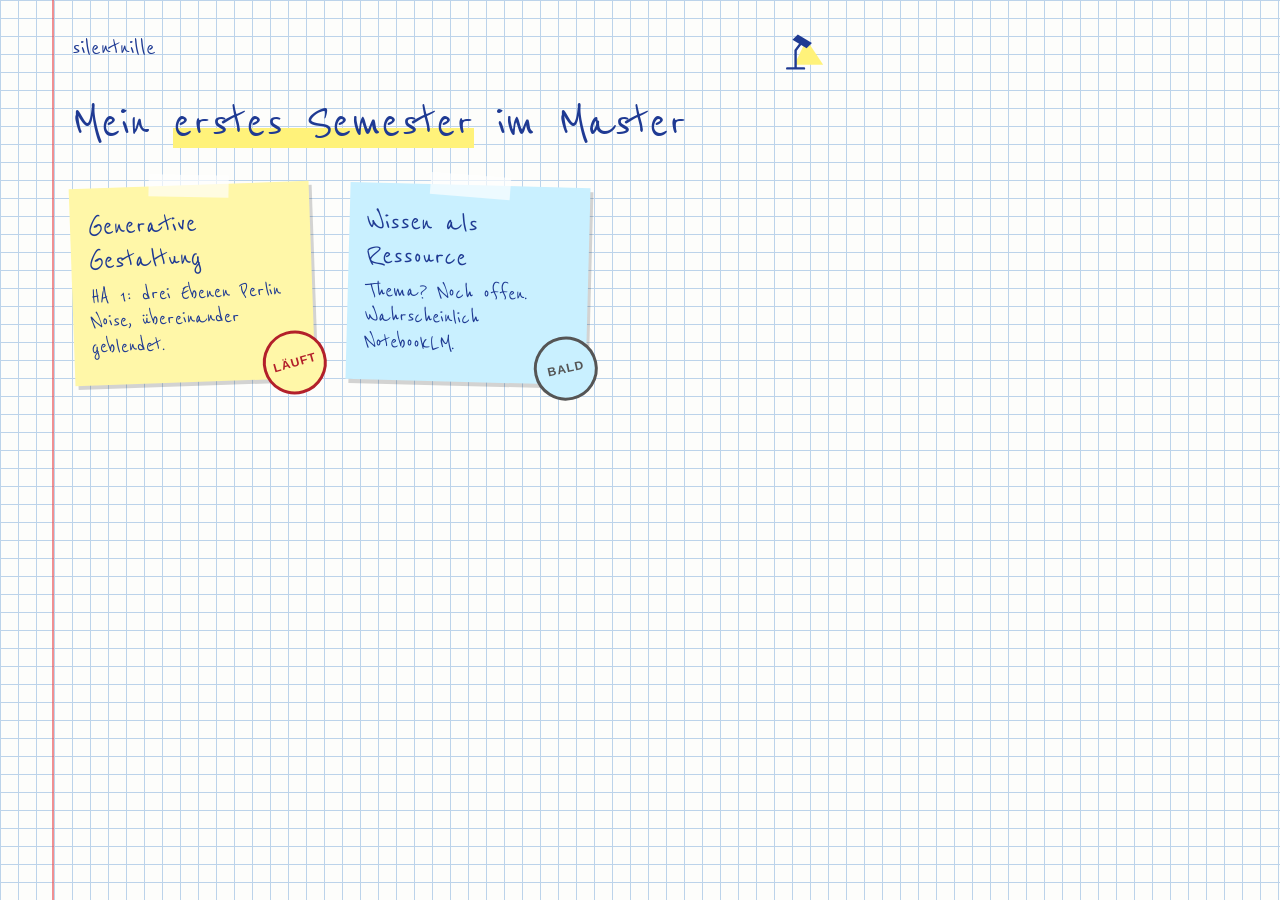
==== index.html @ 82ce6426 "feat: notebook start page with lamp theme toggle" ====
<!doctype html>
<html lang="de">
<head>
  <meta charset="utf-8">
  <meta name="viewport" content="width=device-width, initial-scale=1">
  <title>silentnille · Semester 1</title>
  <link rel="icon" href="data:image/svg+xml,<svg xmlns='http://www.w3.org/2000/svg' viewBox='0 0 16 16'><rect x='2' y='1' width='12' height='14' fill='%23fff7a8' stroke='%231f3a93'/></svg>">
  <link rel="preload" href="/fonts/ReenieBeanie.woff2" as="font" type="font/woff2" crossorigin>
  <link rel="stylesheet" href="/style.css">
  <script>
    {
      const theme = localStorage.theme || (matchMedia('(prefers-color-scheme: dark)').matches ? 'dark' : 'light');
      document.documentElement.dataset.theme = theme;
    }
  </script>
  <script src="/main.js" defer></script>
</head>
<body>
  <header>
    <a class="logo" href="/">silentnille</a>
    <button class="lamp" type="button" aria-label="Licht an/aus">
      <svg viewBox="0 0 40 40" fill="none" stroke="currentColor" stroke-width="2" stroke-linecap="round" aria-hidden="true">
        <path class="cone" d="M22 13 L36 34 L12 34 Z" stroke="none"/>
        <path d="M6 37h14M13 37V22l6-8"/>
        <g class="head"><path d="M15 10l10 6-3 3-10-6z" fill="currentColor"/></g>
      </svg>
    </button>
  </header>
  <main>
    <h1>Mein <mark>erstes Semester</mark> im Master</h1>
    <nav class="notes">
      <a class="note" href="/generative-gestaltung/"><b>Generative Gestaltung</b>HA 1: drei Ebenen Perlin Noise, übereinander geblendet.<span class="stamp">LÄUFT</span></a>
      <a class="note" href="/wissen-als-ressource/"><b>Wissen als Ressource</b>Thema? Noch offen. Wahrscheinlich NotebookLM.<span class="stamp soon">BALD</span></a>
    </nav>
  </main>
</body>
</html>
---- style.css ----
@font-face {
  font-family: "Reenie Beanie";
  src: url("/fonts/ReenieBeanie.woff2") format("woff2");
  font-display: swap;
}

:root {
  --hand: "Reenie Beanie", cursive;
  --bg: #fdfdfb;
  --grid: #bcd3ea;
  --ink: #1f3a93;
  --margin: #e8474c;
  --mark: #fff27a;
  --note: #fff7a8;
  --note2: #c9f0ff;
  --note-ink: #1f3a93;
  --stamp: #b3202a;
  color-scheme: light;
}

[data-theme="dark"] {
  --bg: #13294b;
  --grid: #ffffff1c;
  --ink: #e6eefc;
  --margin: #ff8a8a;
  --mark: #f5d76e66;
  --note: #f5d76e;
  --note2: #9fd8ef;
  color-scheme: dark;
}

* { box-sizing: border-box; }

body {
  margin: 0;
  min-height: 100vh;
  padding: 20px 20px 60px 72px;
  color: var(--ink);
  font: 24px/1.1 var(--hand);
  background-color: var(--bg);
  background-image:
    linear-gradient(var(--grid) 1px, transparent 1px),
    linear-gradient(90deg, var(--grid) 1px, transparent 1px);
  background-size: 18px 18px;
  transition: background-color .4s, color .4s;
}

/* red margin rule of the notebook */
body::before {
  content: "";
  position: fixed;
  top: 0;
  bottom: 0;
  left: 52px;
  width: 2px;
  background: var(--margin);
  opacity: .6;
}

a { color: inherit; }
main, header { max-width: 760px; }
header { display: flex; justify-content: space-between; align-items: center; }
h1 { font-size: 56px; font-weight: 400; line-height: .95; margin: 20px 0 8px; }
h2 { font-size: 36px; font-weight: 400; margin: 28px 0 4px; }
p { margin: 4px 0; max-width: 34em; }
mark { color: inherit; background: linear-gradient(transparent 60%, var(--mark) 60%, var(--mark) 90%, transparent 90%); }
:focus-visible { outline: 2px dashed var(--margin); outline-offset: 4px; }

.logo { font-size: 28px; text-decoration: none; user-select: none; }
.crumb { font-size: 22px; opacity: .75; }

/* desk lamp = theme toggle */
.lamp { width: 56px; height: 56px; padding: 4px; color: var(--ink); background: none; border: 0; cursor: pointer; }
.lamp svg { width: 100%; height: 100%; overflow: visible; }
.lamp .cone { fill: var(--mark); transition: opacity .3s; animation: glow 2.4s ease-in-out infinite; }
.lamp .head { transform-origin: 14px 14px; transition: transform .4s; }
[data-theme="dark"] .lamp .cone { opacity: 0; animation: none; }
[data-theme="dark"] .lamp .head { transform: rotate(-18deg); }
@keyframes glow { 50% { opacity: .55; } }

/* sticky notes with tape and stamp */
.notes { display: flex; flex-wrap: wrap; gap: 36px; margin-top: 36px; }
.note {
  position: relative;
  display: block;
  width: 240px;
  padding: 22px 18px 26px;
  color: var(--note-ink);
  background: var(--note);
  font-size: 24px;
  line-height: 1.05;
  text-decoration: none;
  box-shadow: 3px 4px 0 #0000002a;
  transform: rotate(-2deg);
  transition: transform .2s;
}
.note:nth-child(2n) { background: var(--note2); transform: rotate(1.5deg); }
a.note:hover { transform: rotate(0) scale(1.03); }
.note::before {
  content: "";
  position: absolute;
  top: -10px;
  left: 80px;
  width: 80px;
  height: 22px;
  background: #ffffffaa;
  transform: rotate(3deg);
}
.note b { display: block; margin-bottom: 6px; font-size: 32px; font-weight: 400; }
.stamp {
  position: absolute;
  right: -12px;
  bottom: -16px;
  display: grid;
  place-items: center;
  width: 64px;
  height: 64px;
  color: var(--stamp);
  background: inherit;
  border: 3px solid var(--stamp);
  border-radius: 50%;
  font: 700 12px/1 "Helvetica Neue", Arial, sans-serif;
  letter-spacing: .08em;
  transform: rotate(-14deg);
}
.stamp.soon { --stamp: #555; }

.toast {
  position: fixed;
  left: 50%;
  bottom: 32px;
  z-index: 20;
  padding: 14px 20px;
  color: var(--note-ink);
  background: var(--note);
  font-size: 28px;
  box-shadow: 3px 4px 0 #0000002a;
  transform: translateX(-50%) rotate(-2deg);
}

@media (max-width: 500px) {
  body { padding-left: 44px; }
  body::before { left: 30px; }
  h1 { font-size: 44px; }
}

@media (prefers-reduced-motion: reduce) {
  *, *::before, *::after { animation: none !important; transition: none !important; }
}
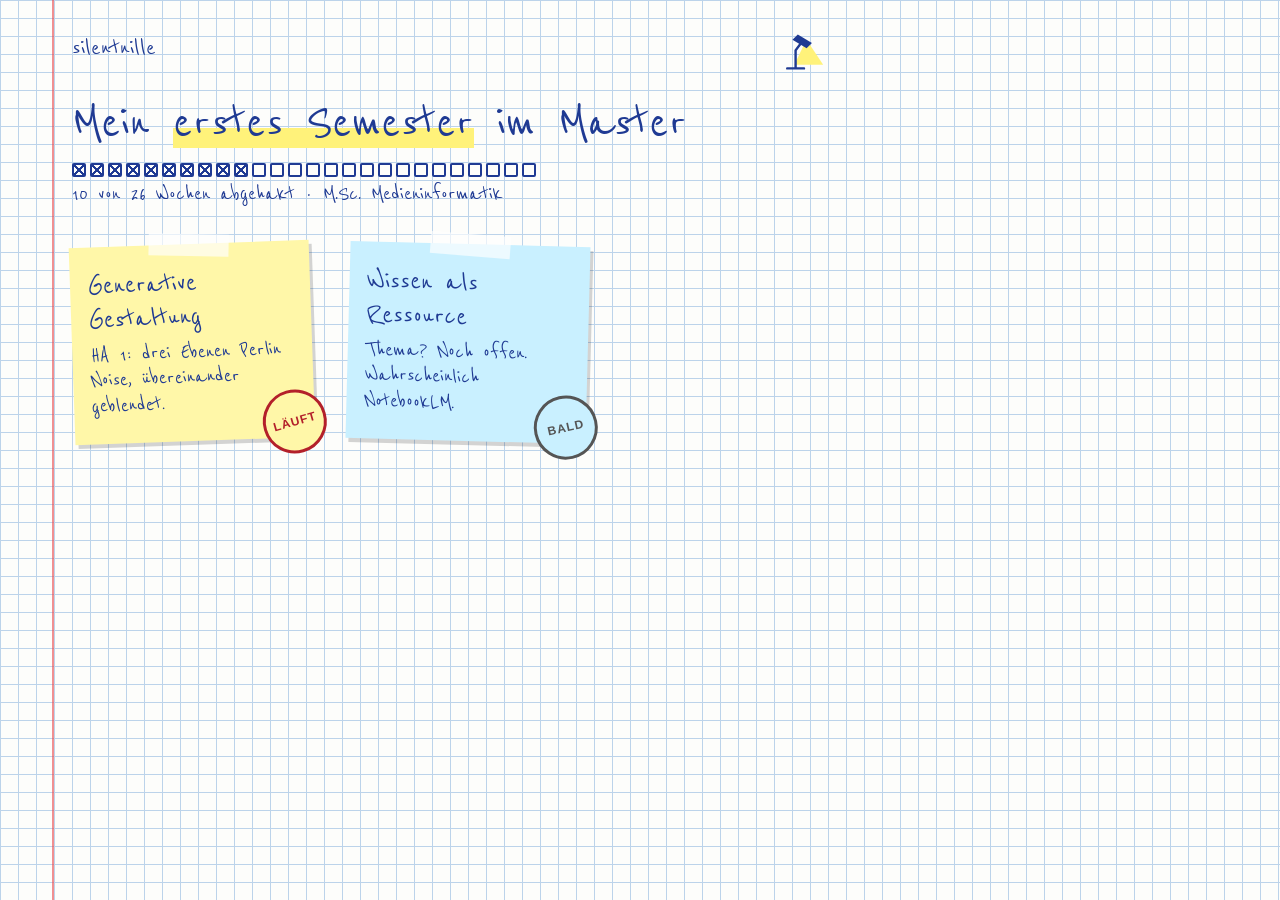
==== commit f4b93159: "feat: semester week boxes" ====
--- a/index.html
+++ b/index.html
@@ -28,6 +28,8 @@
   </header>
   <main>
     <h1>Mein <mark>erstes Semester</mark> im Master</h1>
+    <ol class="weeks" aria-hidden="true"></ol>
+    <p id="weeks-label"></p>
     <nav class="notes">
       <a class="note" href="/generative-gestaltung/"><b>Generative Gestaltung</b>HA 1: drei Ebenen Perlin Noise, übereinander geblendet.<span class="stamp">LÄUFT</span></a>
       <a class="note" href="/wissen-als-ressource/"><b>Wissen als Ressource</b>Thema? Noch offen. Wahrscheinlich NotebookLM.<span class="stamp soon">BALD</span></a>
--- a/style.css
+++ b/style.css
@@ -138,6 +138,18 @@
   transform: translateX(-50%) rotate(-2deg);
 }
 
+/* semester weeks: one box per week, done weeks get crossed out */
+.weeks { display: flex; flex-wrap: wrap; gap: 4px; margin: 14px 0 4px; padding: 0; list-style: none; }
+.weeks li { width: 14px; height: 14px; border: 2px solid currentColor; border-radius: 2px; }
+.weeks li.done {
+  background:
+    linear-gradient(45deg, transparent 42%, currentColor 42% 58%, transparent 58%),
+    linear-gradient(-45deg, transparent 42%, currentColor 42% 58%, transparent 58%);
+  animation: tick .3s backwards;
+  animation-delay: calc(var(--i) * 80ms);
+}
+@keyframes tick { from { opacity: 0; transform: scale(.4); } }
+
 @media (max-width: 500px) {
   body { padding-left: 44px; }
   body::before { left: 30px; }
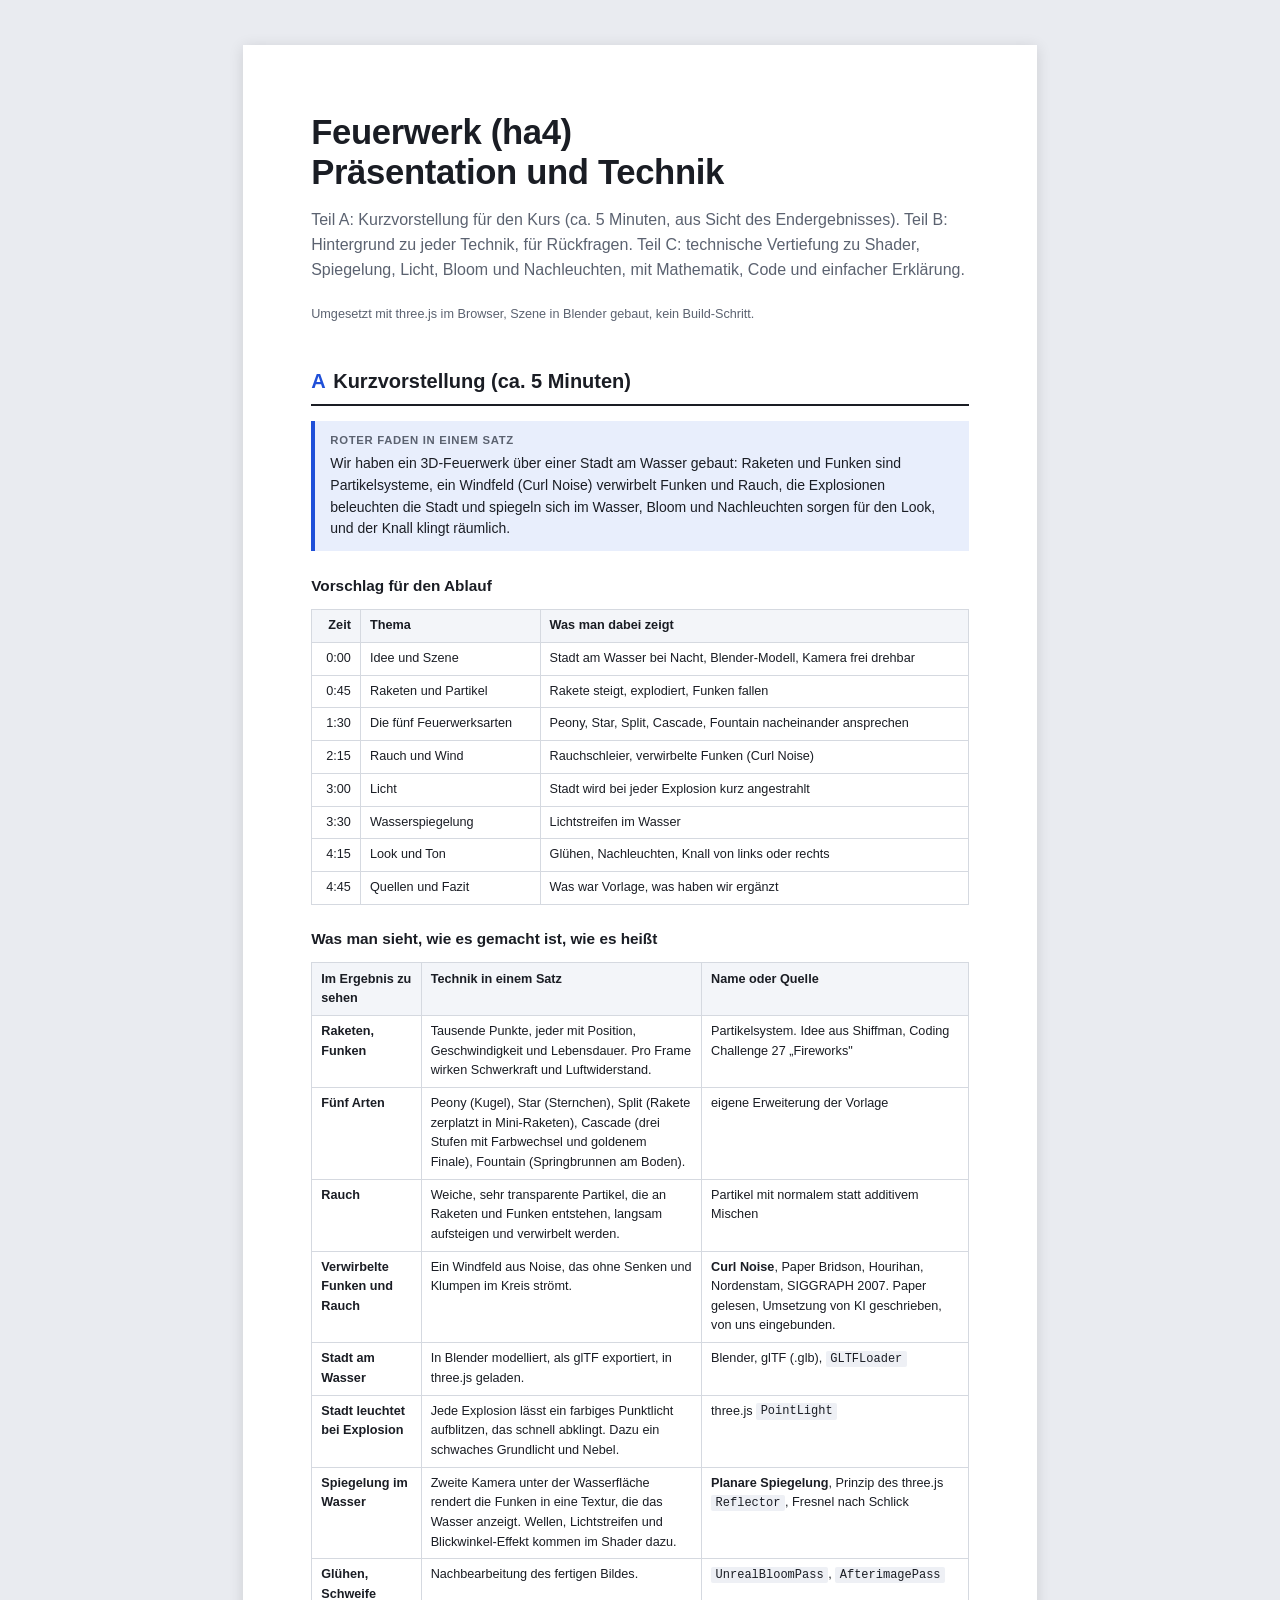
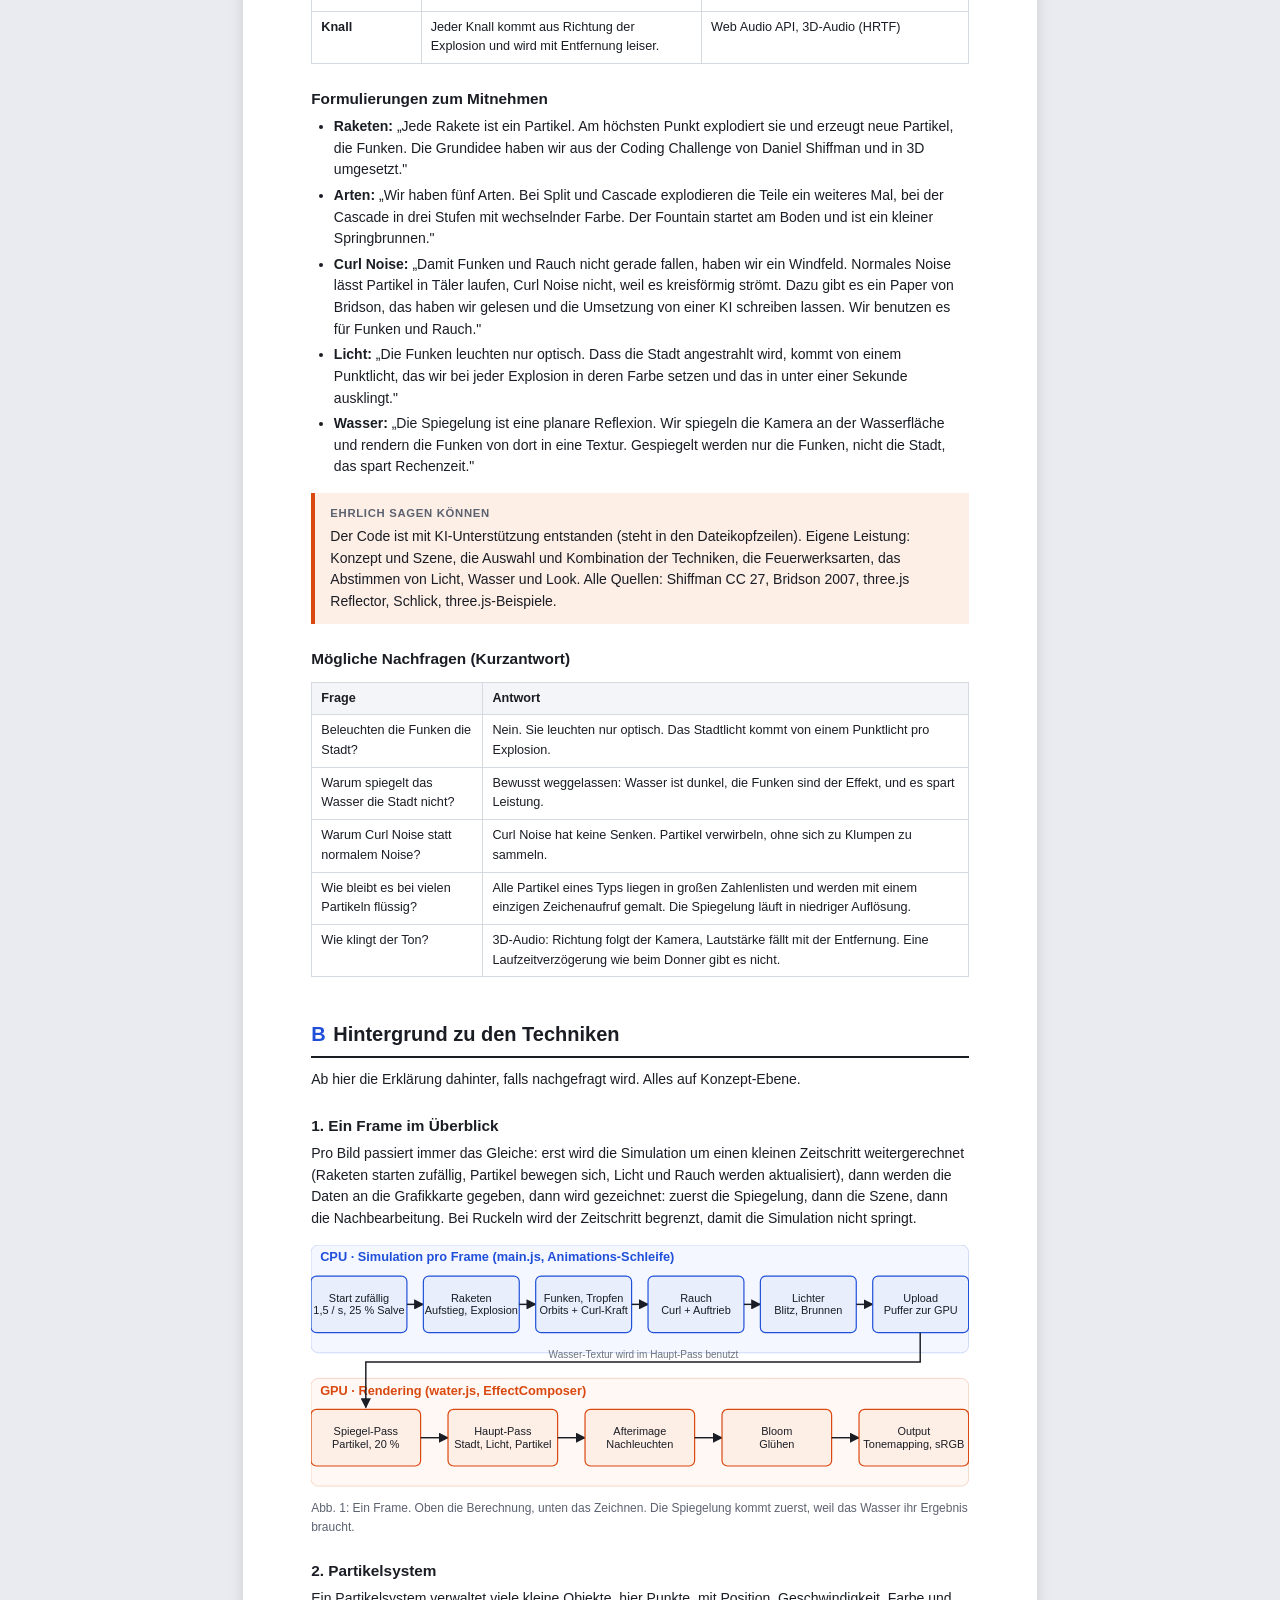
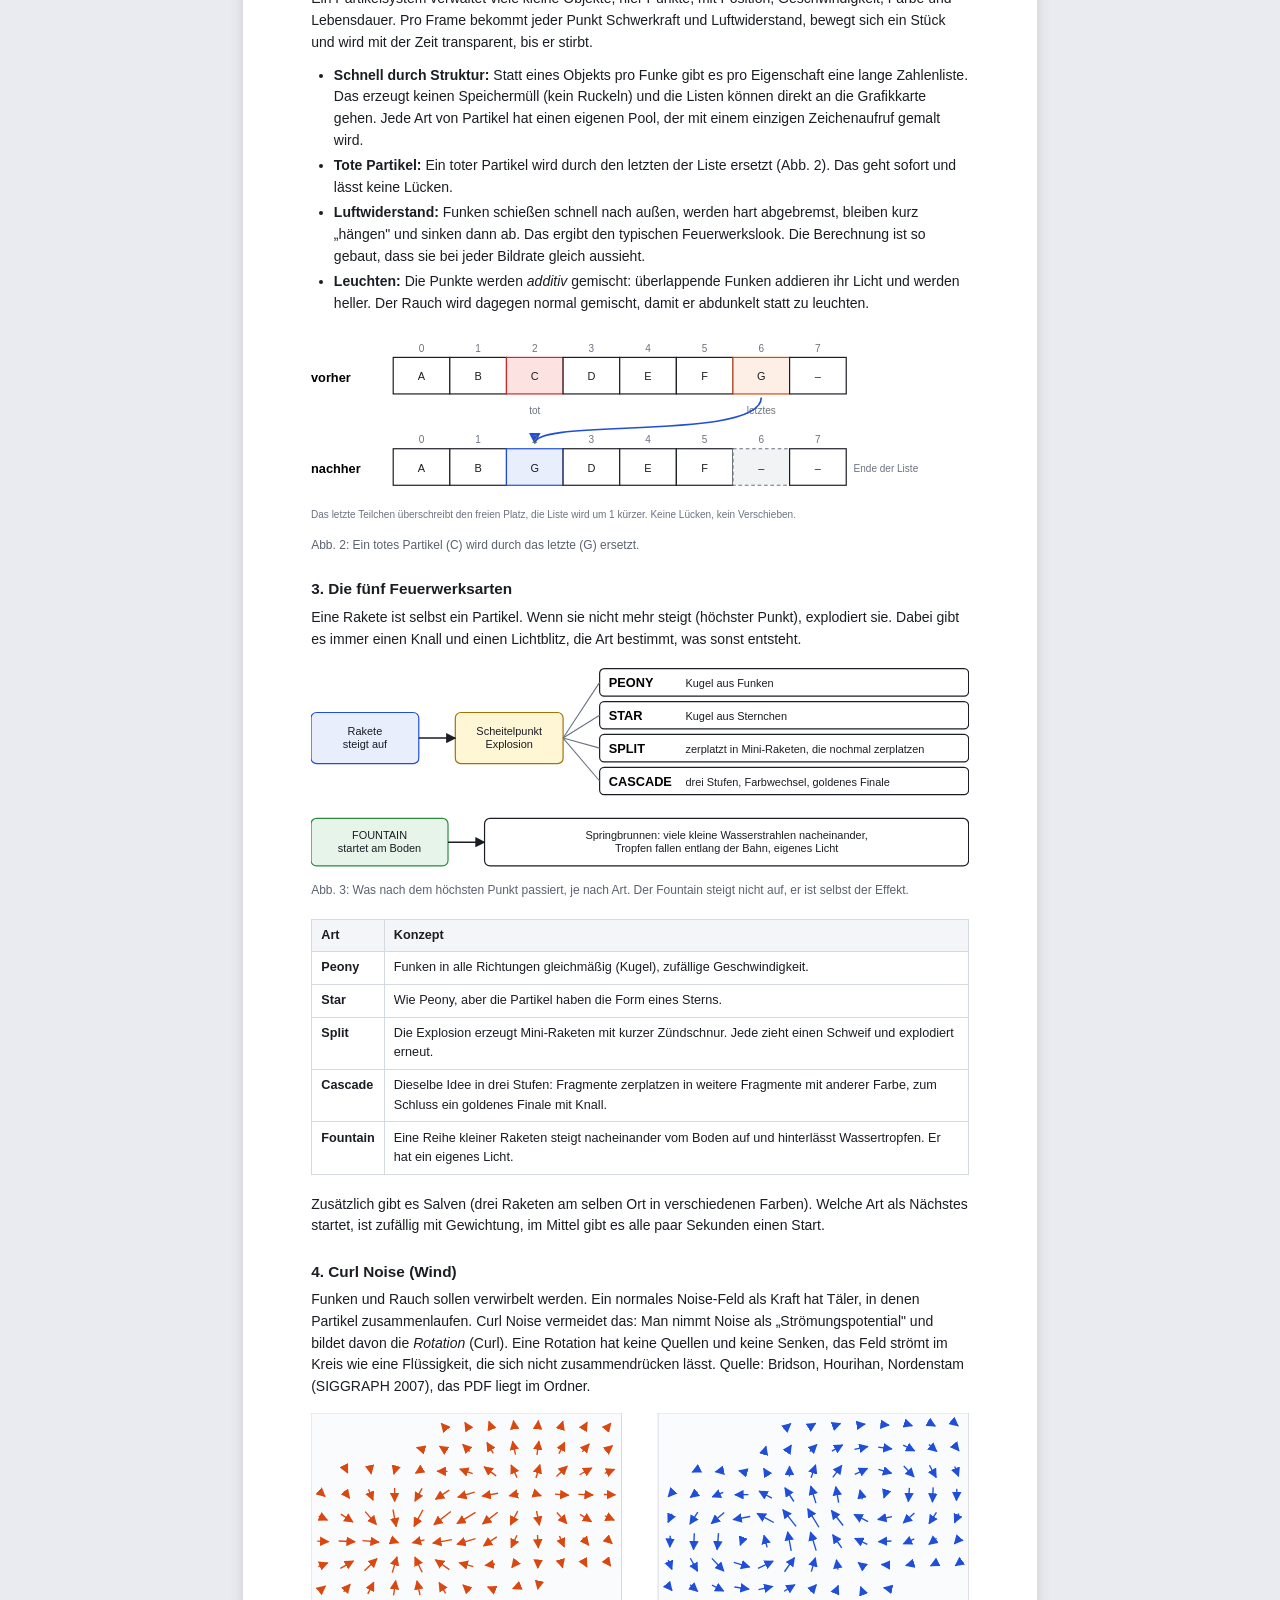
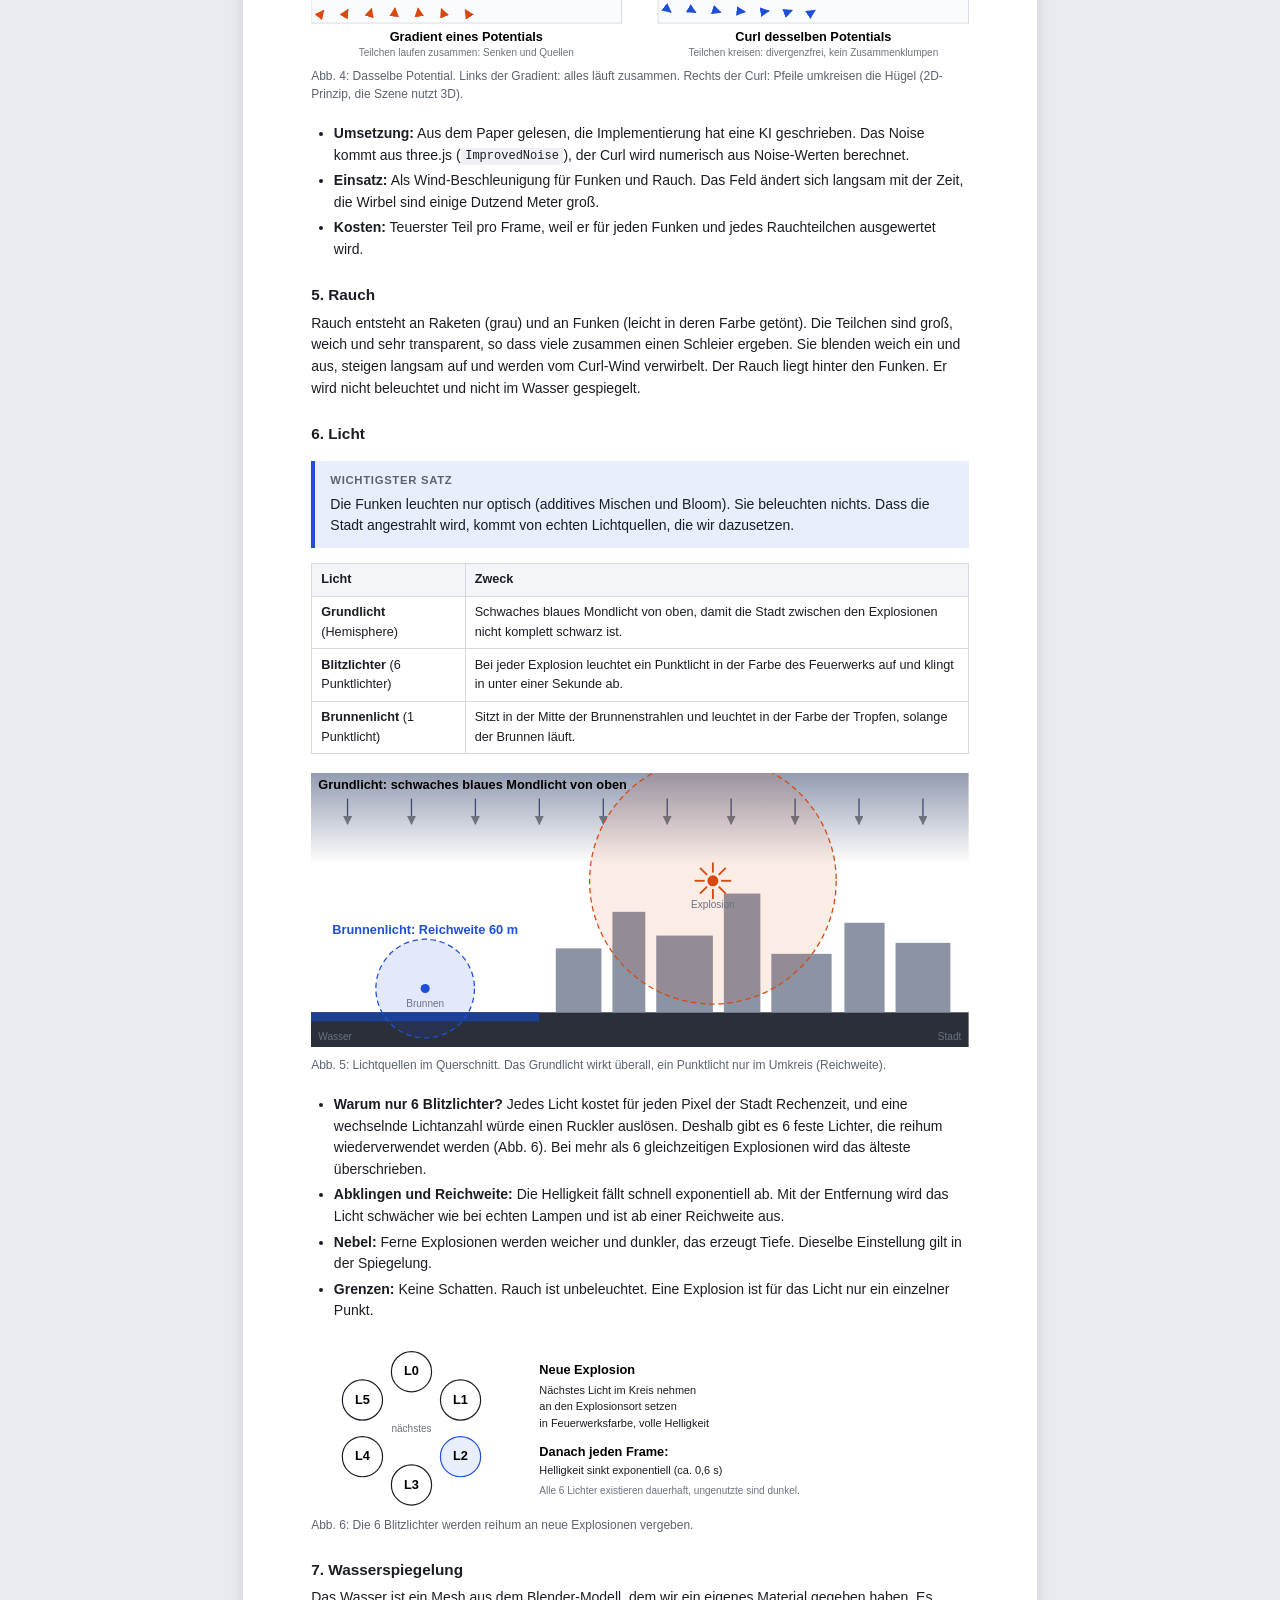
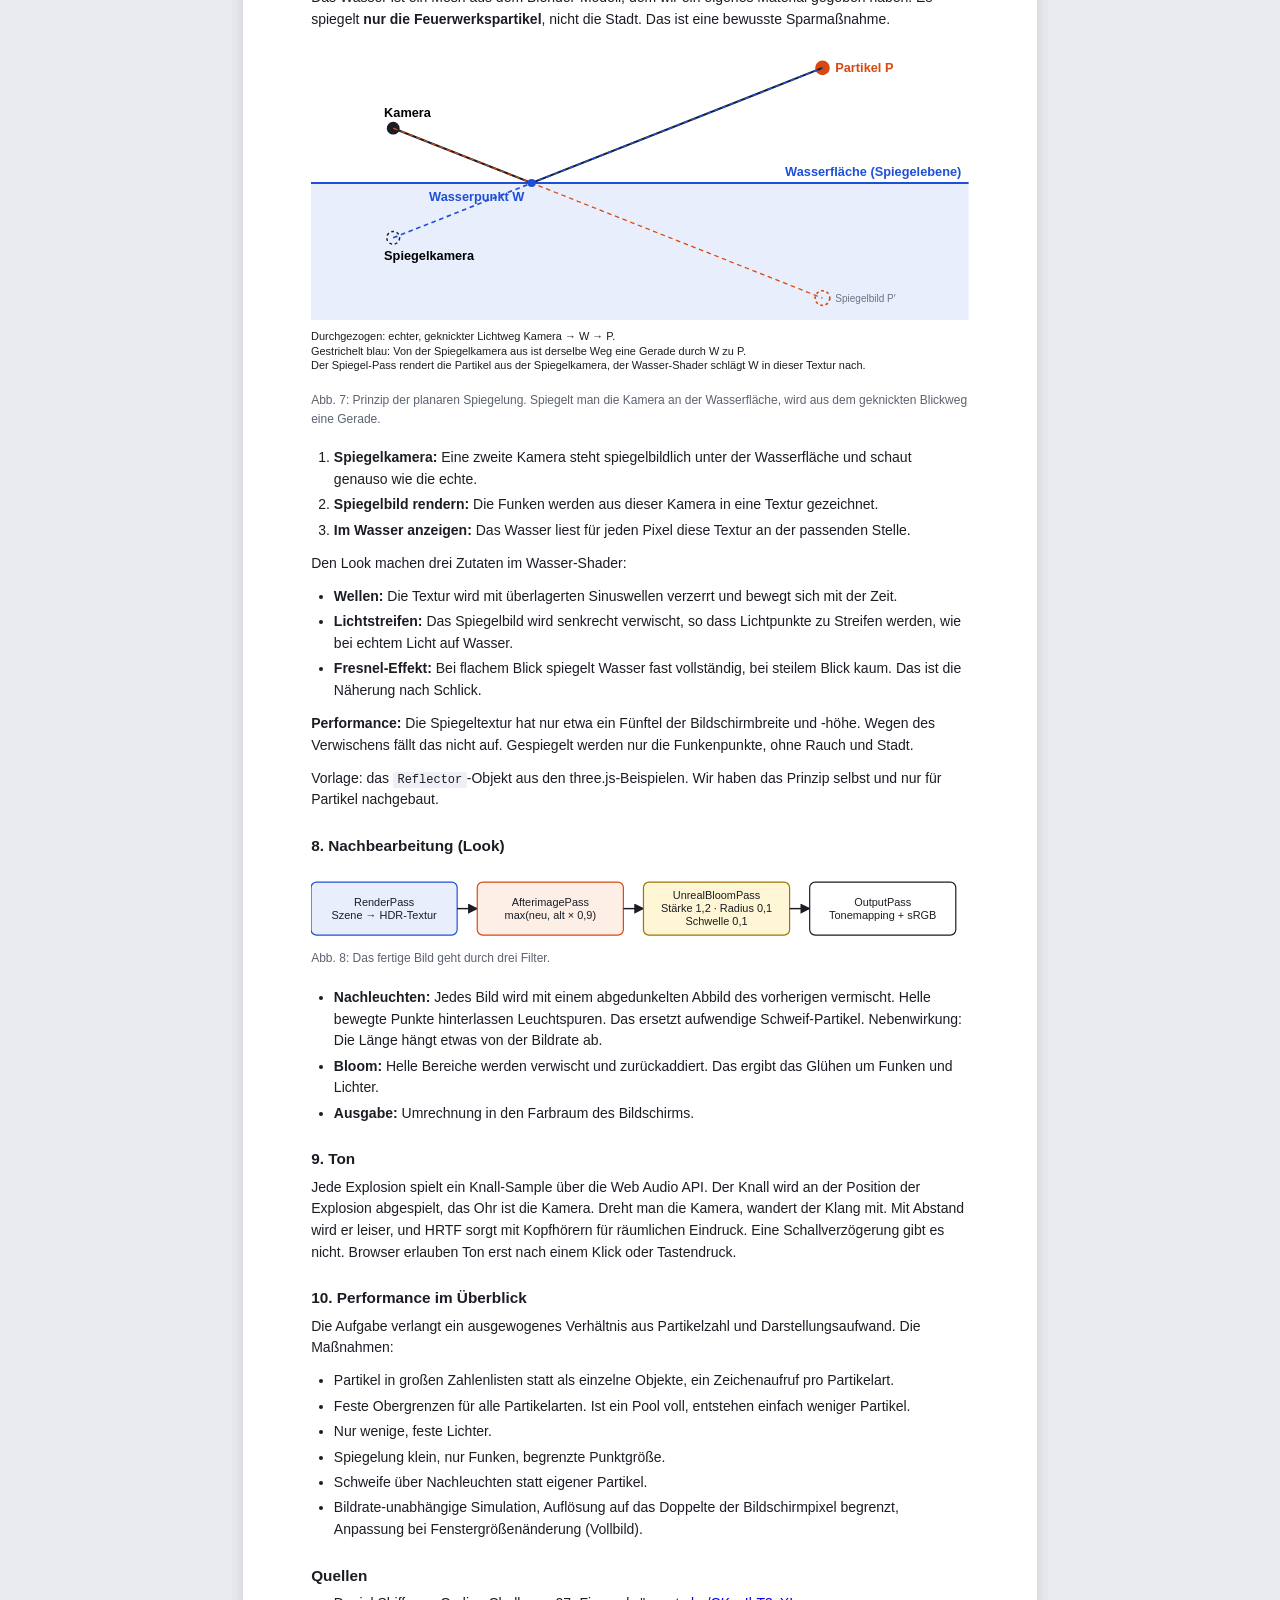
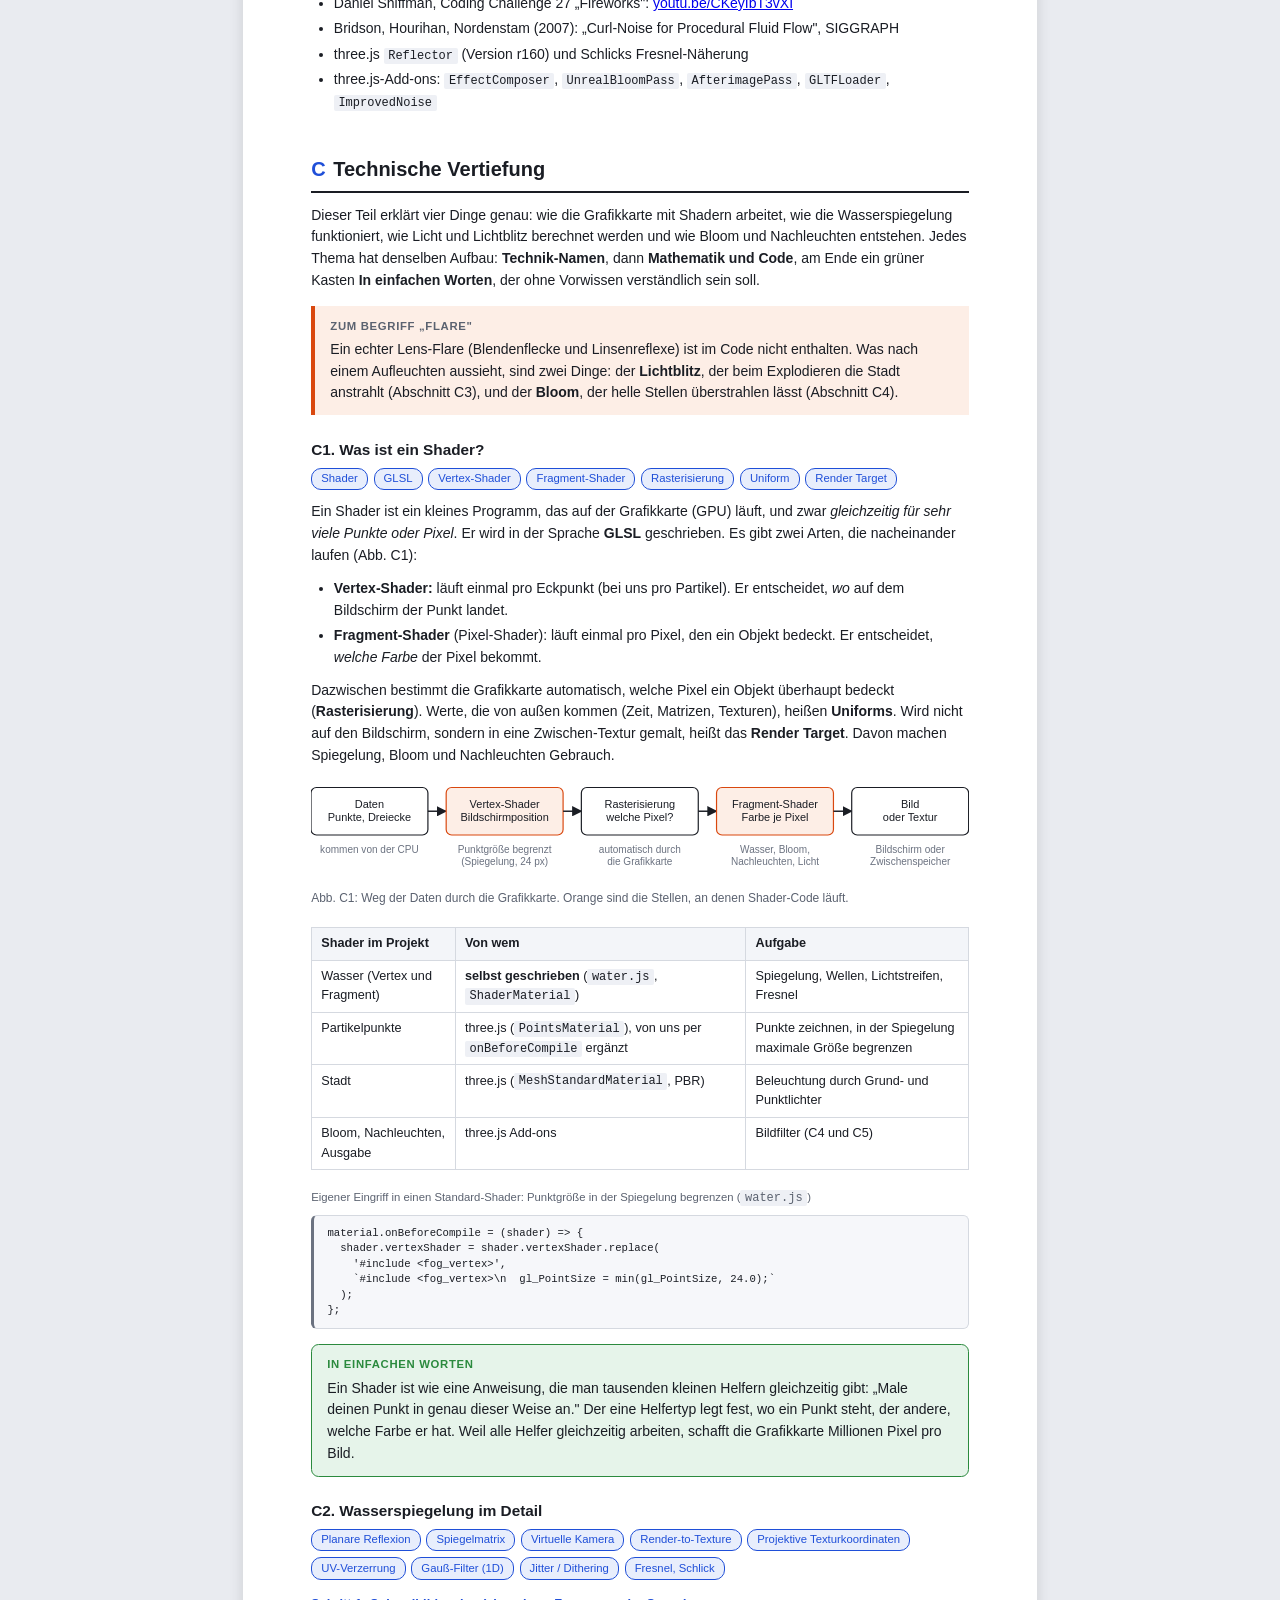
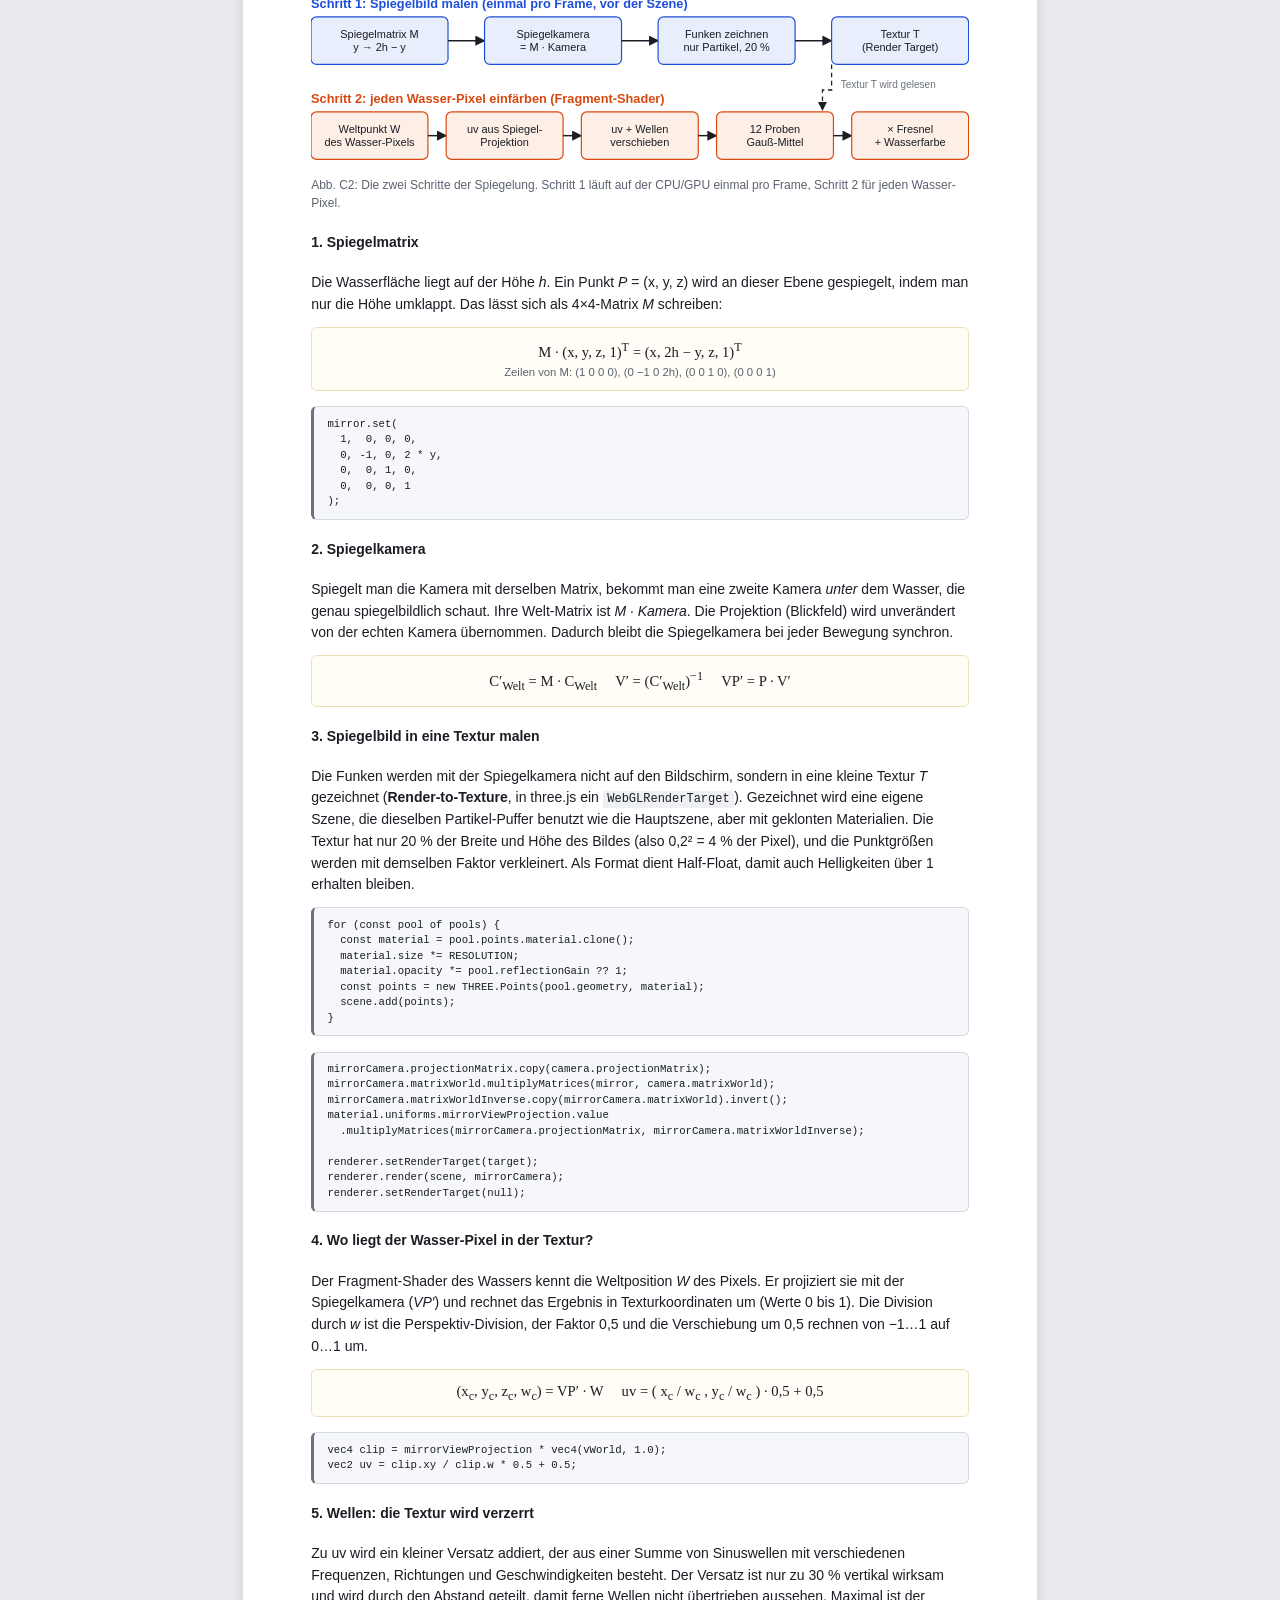
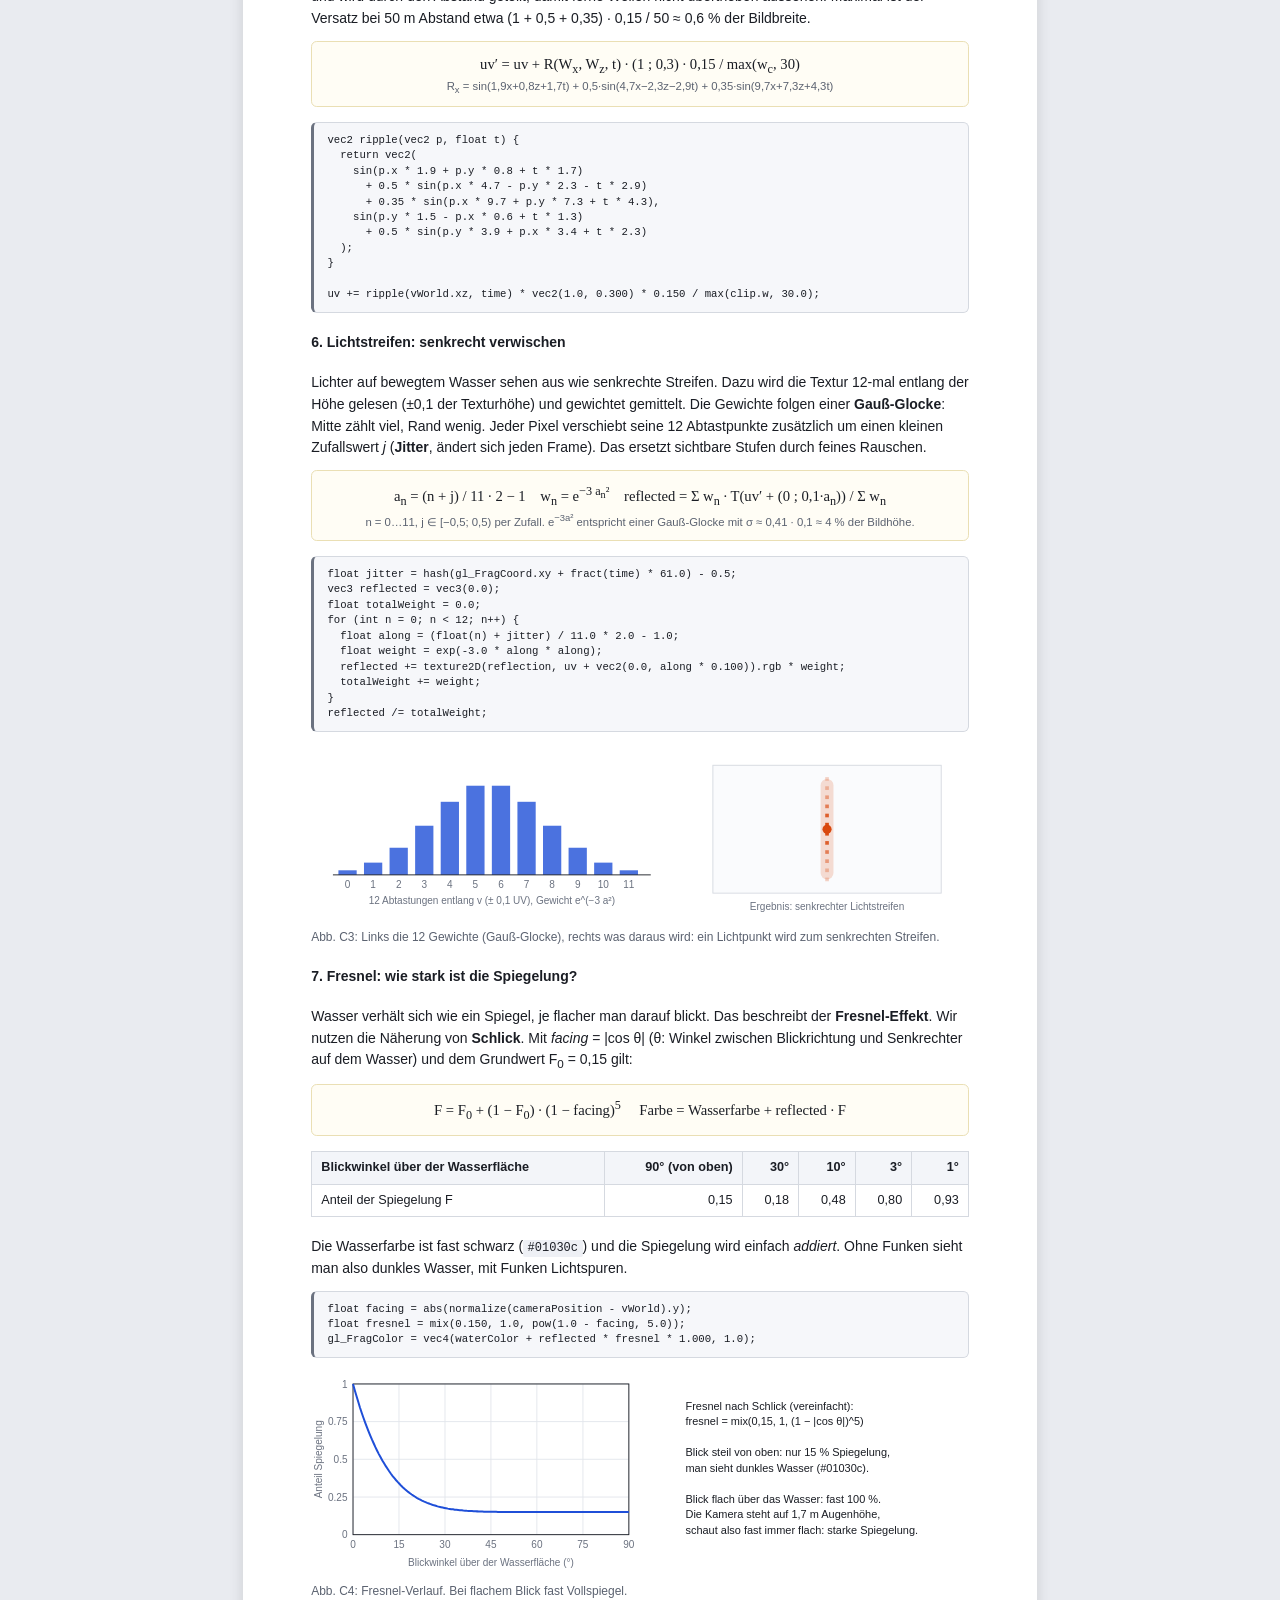
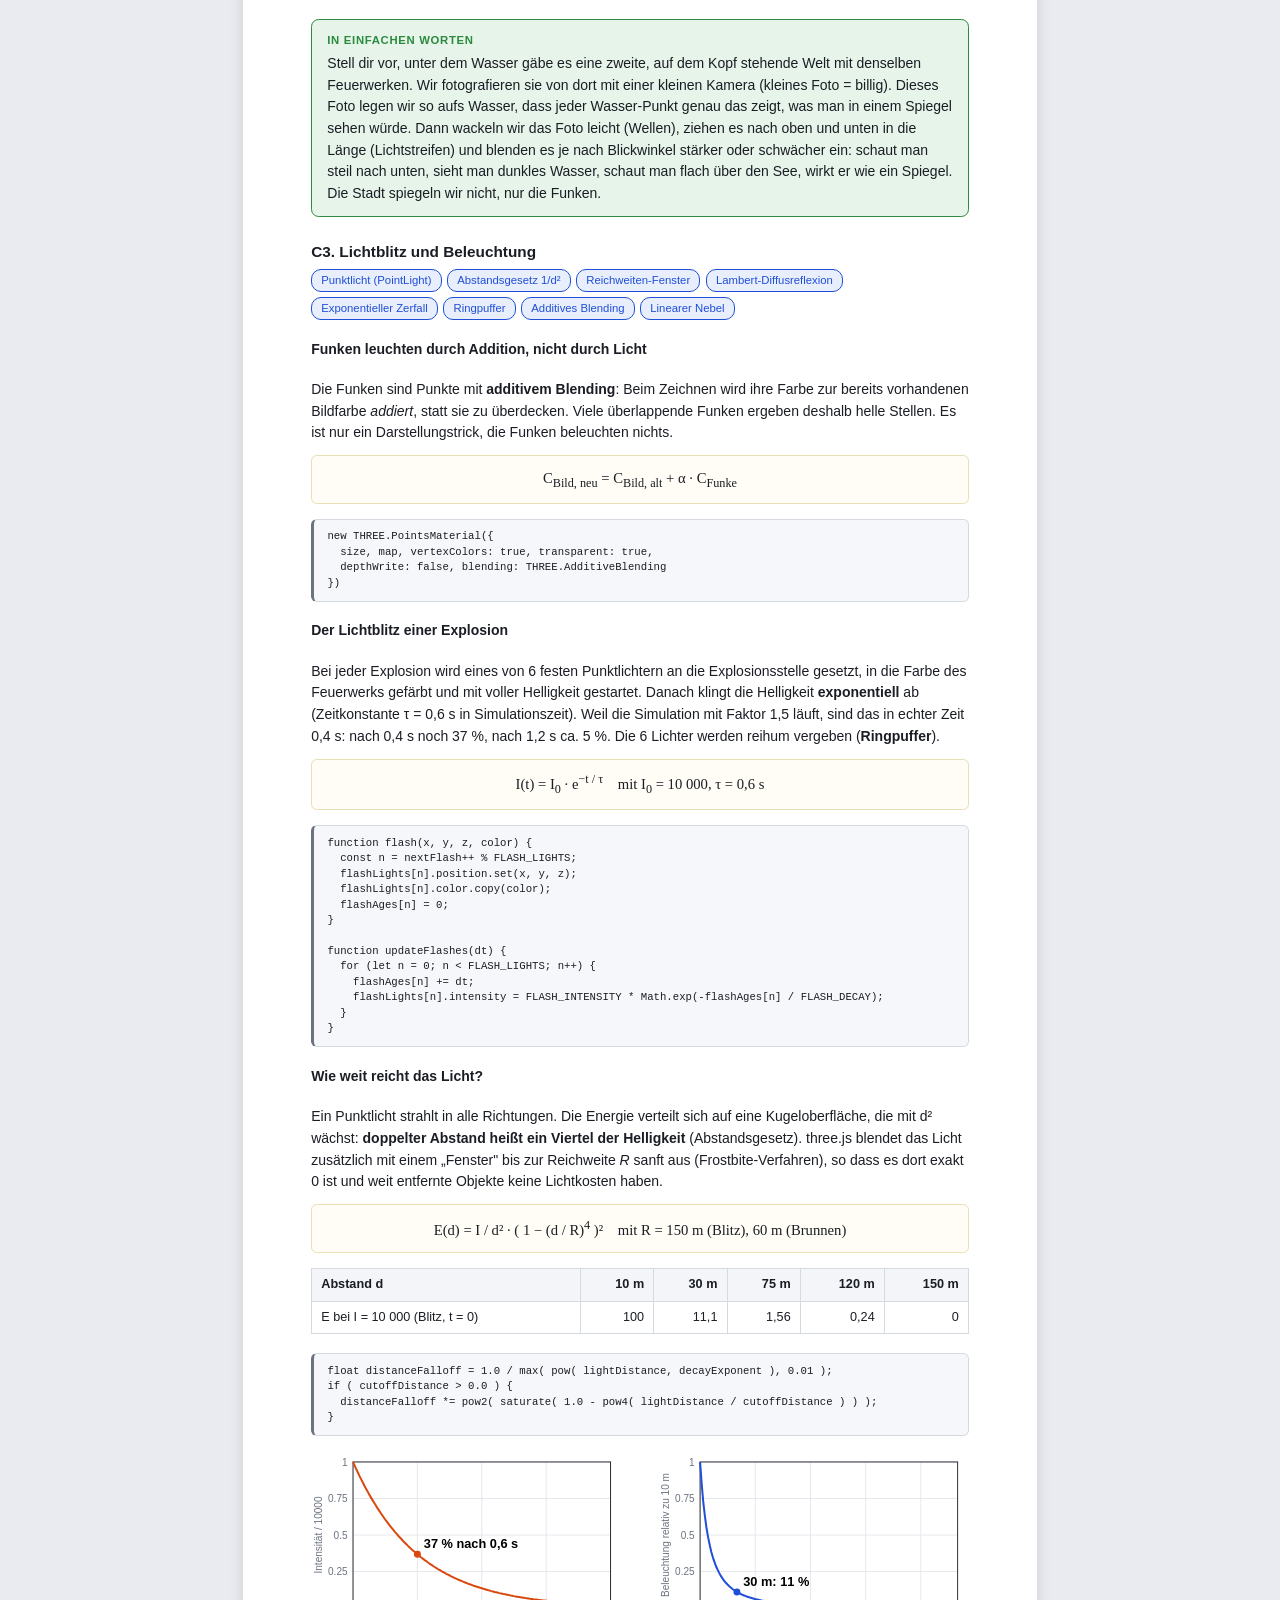
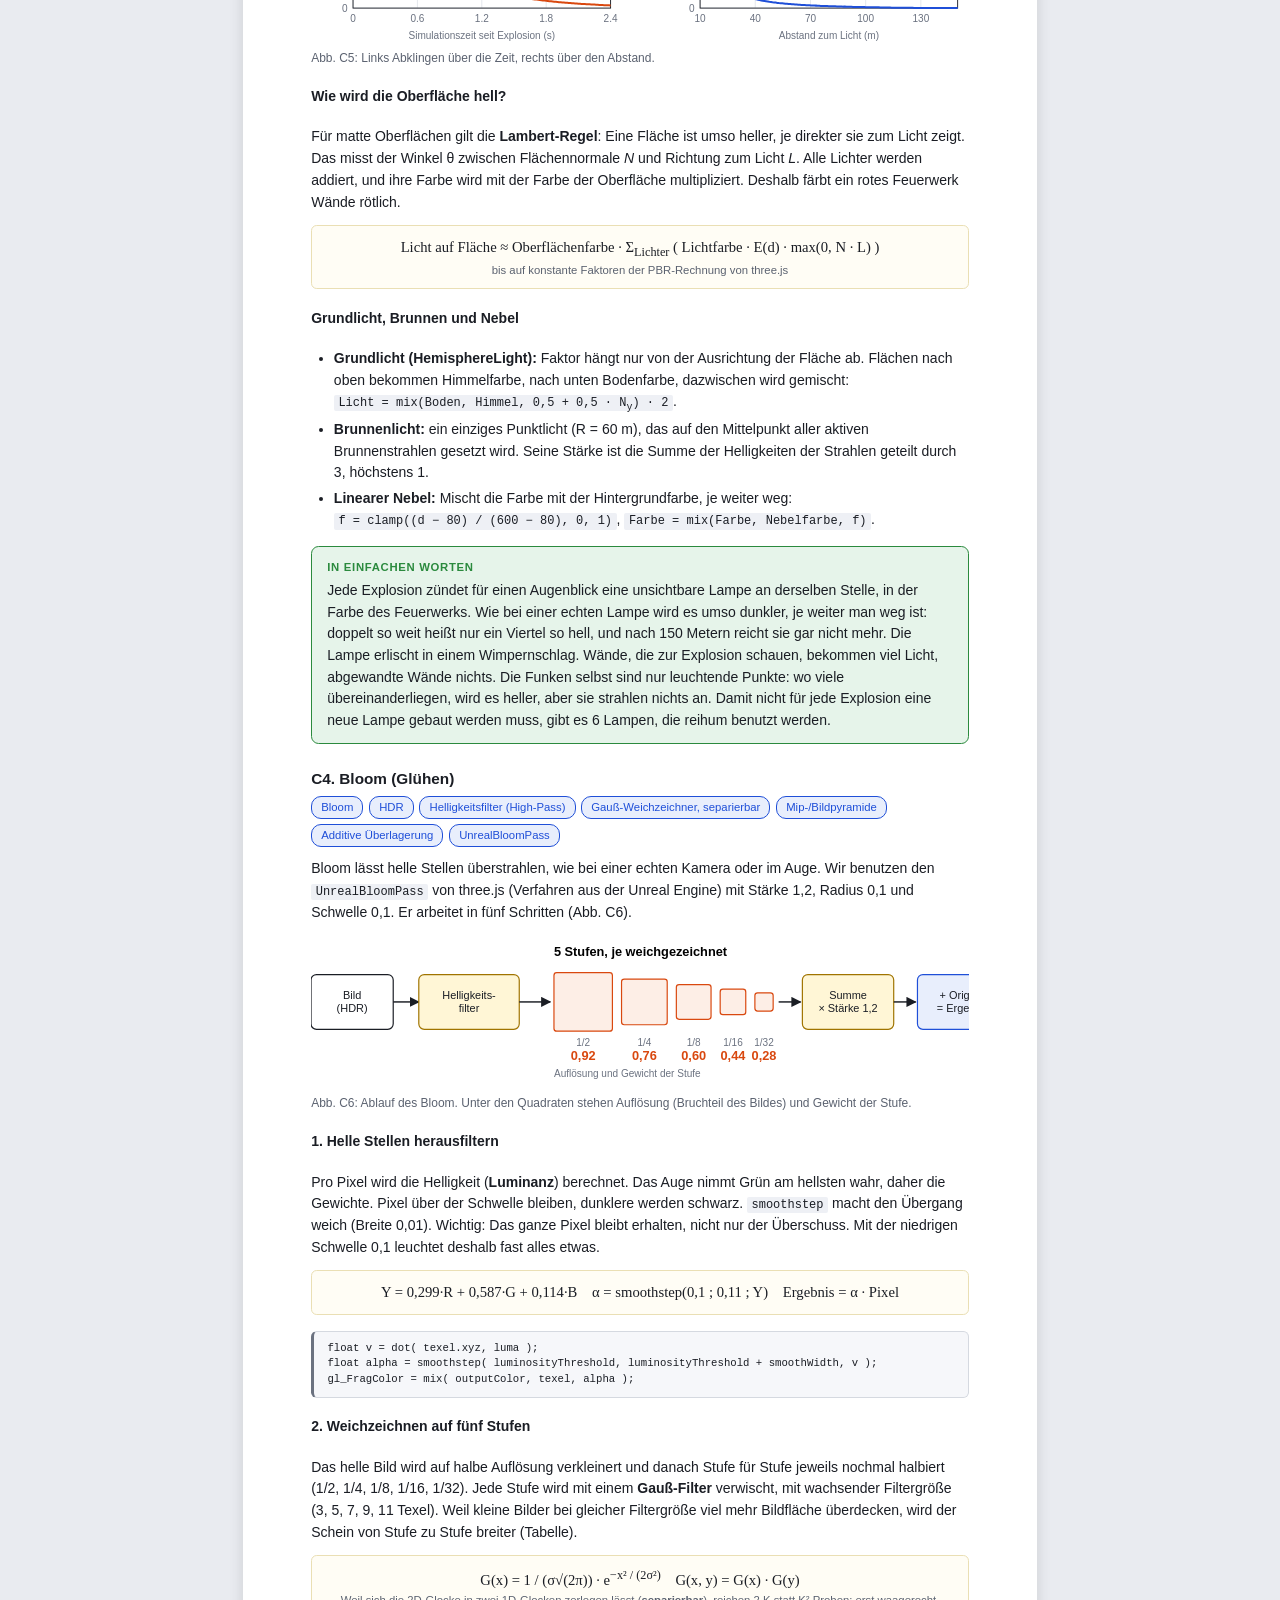
==== commit 65adfdd8: "feat: gg_doc as index" ====
--- a/index.html
+++ b/index.html
@@ -1,39 +1,662 @@
-<!doctype html>
+<!DOCTYPE html>
 <html lang="de">
 <head>
-  <meta charset="utf-8">
-  <meta name="viewport" content="width=device-width, initial-scale=1">
-  <title>silentnille · Semester 1</title>
-  <link rel="icon" href="data:image/svg+xml,<svg xmlns='http://www.w3.org/2000/svg' viewBox='0 0 16 16'><rect x='2' y='1' width='12' height='14' fill='%23fff7a8' stroke='%231f3a93'/></svg>">
-  <link rel="preload" href="/fonts/ReenieBeanie.woff2" as="font" type="font/woff2" crossorigin>
-  <link rel="stylesheet" href="/style.css">
-  <script>
-    {
-      const theme = localStorage.theme || (matchMedia('(prefers-color-scheme: dark)').matches ? 'dark' : 'light');
-      document.documentElement.dataset.theme = theme;
-    }
-  </script>
-  <script src="/main.js" defer></script>
+<meta charset="utf-8">
+<meta name="viewport" content="width=device-width, initial-scale=1">
+<title>ha4 Feuerwerk – Technischer Bericht</title>
+<style>
+:root {
+  --ink: #1a1d24;
+  --muted: #5b6270;
+  --paper: #ffffff;
+  --rule: #d5d9e0;
+  --soft: #f3f5f9;
+  --blue: #1f4fd8;
+  --orange: #d9480f;
+  --green: #2b8a3e;
+  --purple: #7048e8;
+  --grey: #6b7280;
+  --blue-soft: #e8eefc;
+  --orange-soft: #fdeee6;
+  --green-soft: #e6f4ea;
+  --code-bg: #eef0f5;
+}
+* { box-sizing: border-box; }
+html { -webkit-print-color-adjust: exact; print-color-adjust: exact; }
+body {
+  margin: 0;
+  background: #e9ebf0;
+  color: var(--ink);
+  font: 10.5pt/1.55 -apple-system, "Segoe UI", "Helvetica Neue", Arial, sans-serif;
+}
+.page {
+  max-width: 210mm;
+  margin: 12mm auto;
+  padding: 18mm 18mm 16mm;
+  background: var(--paper);
+  box-shadow: 0 2px 14px rgba(0,0,0,.12);
+}
+h1 { font-size: 26pt; line-height: 1.15; margin: 0 0 4mm; letter-spacing: -0.01em; }
+h2 {
+  font-size: 15pt;
+  margin: 11mm 0 3mm;
+  padding-bottom: 1.6mm;
+  border-bottom: 2px solid var(--ink);
+  break-after: avoid;
+}
+h2 .num { color: var(--blue); margin-right: 2mm; }
+h3 { font-size: 11.5pt; margin: 6mm 0 1.5mm; break-after: avoid; }
+p { margin: 0 0 3mm; }
+ul, ol { margin: 0 0 3mm; padding-left: 6mm; }
+li { margin-bottom: 1mm; }
+code, .mono {
+  font-family: "SF Mono", Menlo, Consolas, monospace;
+  font-size: 9pt;
+  background: var(--code-bg);
+  padding: 0.3mm 1.2mm;
+  border-radius: 2px;
+  white-space: nowrap;
+}
+.lead { font-size: 12pt; color: var(--muted); margin-bottom: 6mm; }
+.meta { color: var(--muted); font-size: 9.5pt; margin-bottom: 8mm; }
+.box-key {
+  border-left: 4px solid var(--blue);
+  background: var(--blue-soft);
+  padding: 3mm 4mm;
+  margin: 4mm 0;
+  break-inside: avoid;
+}
+.box-key.orange { border-color: var(--orange); background: var(--orange-soft); }
+.box-key.green { border-color: var(--green); background: var(--green-soft); }
+.box-key strong.label { display: block; font-size: 8.5pt; text-transform: uppercase; letter-spacing: .06em; margin-bottom: 1mm; color: var(--muted); }
+figure { margin: 4mm 0 5mm; break-inside: avoid; }
+figcaption { font-size: 9pt; color: var(--muted); margin-top: 1.5mm; }
+svg.fig { width: 100%; height: auto; display: block; }
+table { border-collapse: collapse; width: 100%; margin: 3mm 0 5mm; font-size: 9.5pt; }
+tr { break-inside: avoid; }
+th, td { border: 1px solid var(--rule); padding: 1.6mm 2.4mm; text-align: left; vertical-align: top; }
+th { background: var(--soft); }
+td.num, th.num { text-align: right; white-space: nowrap; }
+.toc { columns: 2; column-gap: 10mm; padding-left: 5mm; margin: 4mm 0 6mm; }
+.toc li { break-inside: avoid; }
+.toc a { color: var(--ink); text-decoration: none; }
+.stats { display: grid; grid-template-columns: repeat(4, 1fr); gap: 3mm; margin: 4mm 0 6mm; }
+.stat { border: 1px solid var(--rule); border-radius: 3mm; padding: 3mm; text-align: center; background: var(--soft); }
+.stat b { display: block; font-size: 17pt; color: var(--blue); }
+.stat span { font-size: 8.5pt; color: var(--muted); }
+.qa { break-inside: avoid; border: 1px solid var(--rule); border-radius: 2mm; padding: 3mm 4mm; margin-bottom: 3mm; }
+.qa .q { font-weight: 700; margin-bottom: 1mm; }
+.qa .q::before { content: "F"; display: inline-block; width: 5mm; height: 5mm; line-height: 5mm; text-align: center; background: var(--ink); color: #fff; font-size: 8pt; border-radius: 50%; margin-right: 2mm; }
+.qa p:last-child { margin-bottom: 0; }
+
+.t { font: 12px -apple-system, "Segoe UI", Arial, sans-serif; fill: var(--ink); }
+.tb { font-weight: 700; }
+.tm { fill: var(--grey); font-size: 11px; }
+.tblue { fill: var(--blue); }
+.torange { fill: var(--orange); }
+.box { fill: #fff; stroke: var(--ink); stroke-width: 1.3; }
+.box.cpu { fill: var(--blue-soft); stroke: var(--blue); }
+.box.gpu { fill: var(--orange-soft); stroke: var(--orange); }
+.box.accent { fill: #fff6d6; stroke: #a07400; }
+.box.accent2 { fill: var(--green-soft); stroke: var(--green); }
+.band-cpu { fill: #f4f7ff; stroke: #c9d6f7; }
+.band-gpu { fill: #fff8f4; stroke: #f4d2c1; }
+.cell { fill: #fff; stroke: var(--ink); stroke-width: 1.3; }
+.cell.dead { fill: #fde2e2; stroke: #c92a2a; }
+.cell.last { fill: var(--orange-soft); stroke: var(--orange); }
+.cell.moved { fill: var(--blue-soft); stroke: var(--blue); }
+.cell.free { fill: #f1f3f5; stroke: var(--grey); stroke-dasharray: 4 3; }
+.panel { fill: #fafbfd; stroke: var(--rule); }
+.grid { stroke: #e3e6ec; stroke-width: 1; }
+.ground { fill: #2a2f3a; }
+.water { fill: #1d3f8f; }
+.water-big { fill: #e8eefc; }
+.bld { fill: #8b93a5; }
+.range-flash { fill: rgba(217,72,15,.10); stroke: var(--orange); stroke-dasharray: 6 4; stroke-width: 1.4; }
+.range-fountain { fill: rgba(31,79,216,.12); stroke: var(--blue); stroke-dasharray: 6 4; stroke-width: 1.4; }
+
+
+.tags { margin: 0 0 3mm; display: flex; flex-wrap: wrap; gap: 1.5mm; }
+.tags span { font-size: 8.5pt; border: 1px solid var(--blue); color: var(--blue); background: var(--blue-soft); border-radius: 10px; padding: 0.4mm 2.4mm; }
+.simple { border: 1.5px solid var(--green); background: var(--green-soft); border-radius: 2mm; padding: 3mm 4mm; margin: 4mm 0 5mm; break-inside: avoid; }
+.simple strong.label { display: block; font-size: 8.5pt; text-transform: uppercase; letter-spacing: .06em; color: var(--green); margin-bottom: 1mm; }
+.simple p:last-child { margin-bottom: 0; }
+pre.code { margin: 2mm 0 4mm; padding: 2.5mm 3.5mm; background: #f6f7fa; border: 1px solid var(--rule); border-left: 3px solid var(--grey); border-radius: 1.5mm; font: 8pt/1.45 "SF Mono", Menlo, Consolas, monospace; white-space: pre-wrap; word-break: break-word; break-inside: avoid; }
+.math { margin: 2mm 0 4mm; padding: 2.5mm 4mm; background: #fffdf5; border: 1px solid #eadfb4; border-radius: 1.5mm; font: 11pt/1.7 "Times New Roman", Georgia, serif; text-align: center; break-inside: avoid; }
+.math small { display: block; font: 8.5pt/1.4 -apple-system, "Segoe UI", Arial, sans-serif; color: var(--muted); }
+.srclabel { font-size: 8.5pt; color: var(--muted); margin: 3mm 0 0; }
+
+@page { size: A4; margin: 0; }
+@media print {
+  body { background: #fff; font-size: 10pt; }
+  .page { margin: 0; box-shadow: none; max-width: none; width: 210mm; padding: 16mm 17mm 14mm; }
+  .page + .page { break-before: page; }
+  a { color: inherit; }
+}
+@media (max-width: 760px) {
+  .page { margin: 0; padding: 12mm 6mm; }
+  .stats { grid-template-columns: repeat(2, 1fr); }
+  .toc { columns: 1; }
+}
+</style>
 </head>
 <body>
-  <header>
-    <a class="logo" href="/">silentnille</a>
-    <button class="lamp" type="button" aria-label="Licht an/aus">
-      <svg viewBox="0 0 40 40" fill="none" stroke="currentColor" stroke-width="2" stroke-linecap="round" aria-hidden="true">
-        <path class="cone" d="M22 13 L36 34 L12 34 Z" stroke="none"/>
-        <path d="M6 37h14M13 37V22l6-8"/>
-        <g class="head"><path d="M15 10l10 6-3 3-10-6z" fill="currentColor"/></g>
-      </svg>
-    </button>
-  </header>
-  <main>
-    <h1>Mein <mark>erstes Semester</mark> im Master</h1>
-    <ol class="weeks" aria-hidden="true"></ol>
-    <p id="weeks-label"></p>
-    <nav class="notes">
-      <a class="note" href="/generative-gestaltung/"><b>Generative Gestaltung</b>HA 1: drei Ebenen Perlin Noise, übereinander geblendet.<span class="stamp">LÄUFT</span></a>
-      <a class="note" href="/wissen-als-ressource/"><b>Wissen als Ressource</b>Thema? Noch offen. Wahrscheinlich NotebookLM.<span class="stamp soon">BALD</span></a>
-    </nav>
-  </main>
+<svg width="0" height="0" style="position:absolute" aria-hidden="true"><defs><marker id="ah-ink" viewBox="0 0 10 10" refX="9" refY="5" markerWidth="7" markerHeight="7" orient="auto-start-reverse"><path d="M0,0 L10,5 L0,10 z" fill="#1a1d24"/></marker><marker id="ah-blue" viewBox="0 0 10 10" refX="9" refY="5" markerWidth="7" markerHeight="7" orient="auto-start-reverse"><path d="M0,0 L10,5 L0,10 z" fill="#1f4fd8"/></marker><marker id="ah-orange" viewBox="0 0 10 10" refX="9" refY="5" markerWidth="7" markerHeight="7" orient="auto-start-reverse"><path d="M0,0 L10,5 L0,10 z" fill="#d9480f"/></marker><marker id="ah-green" viewBox="0 0 10 10" refX="9" refY="5" markerWidth="7" markerHeight="7" orient="auto-start-reverse"><path d="M0,0 L10,5 L0,10 z" fill="#2b8a3e"/></marker><marker id="ah-purple" viewBox="0 0 10 10" refX="9" refY="5" markerWidth="7" markerHeight="7" orient="auto-start-reverse"><path d="M0,0 L10,5 L0,10 z" fill="#7048e8"/></marker><marker id="ah-grey" viewBox="0 0 10 10" refX="9" refY="5" markerWidth="7" markerHeight="7" orient="auto-start-reverse"><path d="M0,0 L10,5 L0,10 z" fill="#6b7280"/></marker></defs></svg>
+
+<main class="page">
+
+<h1>Feuerwerk (ha4)<br>Präsentation und Technik</h1>
+<p class="lead">Teil A: Kurzvorstellung für den Kurs (ca. 5 Minuten, aus Sicht des Endergebnisses). Teil B: Hintergrund zu jeder Technik, für Rückfragen. Teil C: technische Vertiefung zu Shader, Spiegelung, Licht, Bloom und Nachleuchten, mit Mathematik, Code und einfacher Erklärung.</p>
+<p class="meta">Umgesetzt mit three.js im Browser, Szene in Blender gebaut, kein Build-Schritt.</p>
+
+<h2 id="a"><span class="num">A</span>Kurzvorstellung (ca. 5 Minuten)</h2>
+
+<div class="box-key">
+  <strong class="label">Roter Faden in einem Satz</strong>
+  Wir haben ein 3D-Feuerwerk über einer Stadt am Wasser gebaut: Raketen und Funken sind Partikelsysteme, ein Windfeld (Curl Noise) verwirbelt Funken und Rauch, die Explosionen beleuchten die Stadt und spiegeln sich im Wasser, Bloom und Nachleuchten sorgen für den Look, und der Knall klingt räumlich.
+</div>
+
+<h3>Vorschlag für den Ablauf</h3>
+<table>
+  <tr><th class="num">Zeit</th><th>Thema</th><th>Was man dabei zeigt</th></tr>
+  <tr><td class="num">0:00</td><td>Idee und Szene</td><td>Stadt am Wasser bei Nacht, Blender-Modell, Kamera frei drehbar</td></tr>
+  <tr><td class="num">0:45</td><td>Raketen und Partikel</td><td>Rakete steigt, explodiert, Funken fallen</td></tr>
+  <tr><td class="num">1:30</td><td>Die fünf Feuerwerksarten</td><td>Peony, Star, Split, Cascade, Fountain nacheinander ansprechen</td></tr>
+  <tr><td class="num">2:15</td><td>Rauch und Wind</td><td>Rauchschleier, verwirbelte Funken (Curl Noise)</td></tr>
+  <tr><td class="num">3:00</td><td>Licht</td><td>Stadt wird bei jeder Explosion kurz angestrahlt</td></tr>
+  <tr><td class="num">3:30</td><td>Wasserspiegelung</td><td>Lichtstreifen im Wasser</td></tr>
+  <tr><td class="num">4:15</td><td>Look und Ton</td><td>Glühen, Nachleuchten, Knall von links oder rechts</td></tr>
+  <tr><td class="num">4:45</td><td>Quellen und Fazit</td><td>Was war Vorlage, was haben wir ergänzt</td></tr>
+</table>
+
+<h3>Was man sieht, wie es gemacht ist, wie es heißt</h3>
+<table>
+  <tr><th>Im Ergebnis zu sehen</th><th>Technik in einem Satz</th><th>Name oder Quelle</th></tr>
+  <tr><td><strong>Raketen, Funken</strong></td><td>Tausende Punkte, jeder mit Position, Geschwindigkeit und Lebensdauer. Pro Frame wirken Schwerkraft und Luftwiderstand.</td><td>Partikelsystem. Idee aus Shiffman, Coding Challenge 27 „Fireworks"</td></tr>
+  <tr><td><strong>Fünf Arten</strong></td><td>Peony (Kugel), Star (Sternchen), Split (Rakete zerplatzt in Mini-Raketen), Cascade (drei Stufen mit Farbwechsel und goldenem Finale), Fountain (Springbrunnen am Boden).</td><td>eigene Erweiterung der Vorlage</td></tr>
+  <tr><td><strong>Rauch</strong></td><td>Weiche, sehr transparente Partikel, die an Raketen und Funken entstehen, langsam aufsteigen und verwirbelt werden.</td><td>Partikel mit normalem statt additivem Mischen</td></tr>
+  <tr><td><strong>Verwirbelte Funken und Rauch</strong></td><td>Ein Windfeld aus Noise, das ohne Senken und Klumpen im Kreis strömt.</td><td><strong>Curl Noise</strong>, Paper Bridson, Hourihan, Nordenstam, SIGGRAPH 2007. Paper gelesen, Umsetzung von KI geschrieben, von uns eingebunden.</td></tr>
+  <tr><td><strong>Stadt am Wasser</strong></td><td>In Blender modelliert, als glTF exportiert, in three.js geladen.</td><td>Blender, glTF (.glb), <code>GLTFLoader</code></td></tr>
+  <tr><td><strong>Stadt leuchtet bei Explosion</strong></td><td>Jede Explosion lässt ein farbiges Punktlicht aufblitzen, das schnell abklingt. Dazu ein schwaches Grundlicht und Nebel.</td><td>three.js <code>PointLight</code></td></tr>
+  <tr><td><strong>Spiegelung im Wasser</strong></td><td>Zweite Kamera unter der Wasserfläche rendert die Funken in eine Textur, die das Wasser anzeigt. Wellen, Lichtstreifen und Blickwinkel-Effekt kommen im Shader dazu.</td><td><strong>Planare Spiegelung</strong>, Prinzip des three.js <code>Reflector</code>, Fresnel nach Schlick</td></tr>
+  <tr><td><strong>Glühen, Schweife</strong></td><td>Nachbearbeitung des fertigen Bildes.</td><td><code>UnrealBloomPass</code>, <code>AfterimagePass</code></td></tr>
+  <tr><td><strong>Knall</strong></td><td>Jeder Knall kommt aus Richtung der Explosion und wird mit Entfernung leiser.</td><td>Web Audio API, 3D-Audio (HRTF)</td></tr>
+</table>
+
+<h3>Formulierungen zum Mitnehmen</h3>
+<ul>
+  <li><strong>Raketen:</strong> „Jede Rakete ist ein Partikel. Am höchsten Punkt explodiert sie und erzeugt neue Partikel, die Funken. Die Grundidee haben wir aus der Coding Challenge von Daniel Shiffman und in 3D umgesetzt."</li>
+  <li><strong>Arten:</strong> „Wir haben fünf Arten. Bei Split und Cascade explodieren die Teile ein weiteres Mal, bei der Cascade in drei Stufen mit wechselnder Farbe. Der Fountain startet am Boden und ist ein kleiner Springbrunnen."</li>
+  <li><strong>Curl Noise:</strong> „Damit Funken und Rauch nicht gerade fallen, haben wir ein Windfeld. Normales Noise lässt Partikel in Täler laufen, Curl Noise nicht, weil es kreisförmig strömt. Dazu gibt es ein Paper von Bridson, das haben wir gelesen und die Umsetzung von einer KI schreiben lassen. Wir benutzen es für Funken und Rauch."</li>
+  <li><strong>Licht:</strong> „Die Funken leuchten nur optisch. Dass die Stadt angestrahlt wird, kommt von einem Punktlicht, das wir bei jeder Explosion in deren Farbe setzen und das in unter einer Sekunde ausklingt."</li>
+  <li><strong>Wasser:</strong> „Die Spiegelung ist eine planare Reflexion. Wir spiegeln die Kamera an der Wasserfläche und rendern die Funken von dort in eine Textur. Gespiegelt werden nur die Funken, nicht die Stadt, das spart Rechenzeit."</li>
+</ul>
+
+<div class="box-key orange">
+  <strong class="label">Ehrlich sagen können</strong>
+  Der Code ist mit KI-Unterstützung entstanden (steht in den Dateikopfzeilen). Eigene Leistung: Konzept und Szene, die Auswahl und Kombination der Techniken, die Feuerwerksarten, das Abstimmen von Licht, Wasser und Look. Alle Quellen: Shiffman CC 27, Bridson 2007, three.js Reflector, Schlick, three.js-Beispiele.
+</div>
+
+<h3>Mögliche Nachfragen (Kurzantwort)</h3>
+<table>
+  <tr><th>Frage</th><th>Antwort</th></tr>
+  <tr><td>Beleuchten die Funken die Stadt?</td><td>Nein. Sie leuchten nur optisch. Das Stadtlicht kommt von einem Punktlicht pro Explosion.</td></tr>
+  <tr><td>Warum spiegelt das Wasser die Stadt nicht?</td><td>Bewusst weggelassen: Wasser ist dunkel, die Funken sind der Effekt, und es spart Leistung.</td></tr>
+  <tr><td>Warum Curl Noise statt normalem Noise?</td><td>Curl Noise hat keine Senken. Partikel verwirbeln, ohne sich zu Klumpen zu sammeln.</td></tr>
+  <tr><td>Wie bleibt es bei vielen Partikeln flüssig?</td><td>Alle Partikel eines Typs liegen in großen Zahlenlisten und werden mit einem einzigen Zeichenaufruf gemalt. Die Spiegelung läuft in niedriger Auflösung.</td></tr>
+  <tr><td>Wie klingt der Ton?</td><td>3D-Audio: Richtung folgt der Kamera, Lautstärke fällt mit der Entfernung. Eine Laufzeitverzögerung wie beim Donner gibt es nicht.</td></tr>
+</table>
+
+<h2 id="b"><span class="num">B</span>Hintergrund zu den Techniken</h2>
+<p>Ab hier die Erklärung dahinter, falls nachgefragt wird. Alles auf Konzept-Ebene.</p>
+
+<h3>1. Ein Frame im Überblick</h3>
+<p>Pro Bild passiert immer das Gleiche: erst wird die Simulation um einen kleinen Zeitschritt weitergerechnet (Raketen starten zufällig, Partikel bewegen sich, Licht und Rauch werden aktualisiert), dann werden die Daten an die Grafikkarte gegeben, dann wird gezeichnet: zuerst die Spiegelung, dann die Szene, dann die Nachbearbeitung. Bei Ruckeln wird der Zeitschritt begrenzt, damit die Simulation nicht springt.</p>
+<figure>
+<svg class="fig" viewBox="0 0 720 272" role="img" aria-label="Frame-Pipeline" xmlns="http://www.w3.org/2000/svg"><rect x="0" y="0" width="720" height="118" rx="8" class="band-cpu"/><text x="10" y="18" class="tb tblue" text-anchor="start">CPU · Simulation pro Frame (main.js, Animations-Schleife)</text><rect x="0" y="34" width="105" height="62" rx="6" class="box cpu"/><text x="52.5" y="62.0" class="t" text-anchor="middle">Start zufällig</text><text x="52.5" y="76.0" class="t" text-anchor="middle">1,5 / s, 25 % Salve</text><line x1="105" y1="65" x2="123" y2="65" stroke="var(--ink)" stroke-width="1.6" marker-end="url(#ah-ink)"/><rect x="123" y="34" width="105" height="62" rx="6" class="box cpu"/><text x="175.5" y="62.0" class="t" text-anchor="middle">Raketen</text><text x="175.5" y="76.0" class="t" text-anchor="middle">Aufstieg, Explosion</text><line x1="228" y1="65" x2="246" y2="65" stroke="var(--ink)" stroke-width="1.6" marker-end="url(#ah-ink)"/><rect x="246" y="34" width="105" height="62" rx="6" class="box cpu"/><text x="298.5" y="62.0" class="t" text-anchor="middle">Funken, Tropfen</text><text x="298.5" y="76.0" class="t" text-anchor="middle">Orbits + Curl-Kraft</text><line x1="351" y1="65" x2="369" y2="65" stroke="var(--ink)" stroke-width="1.6" marker-end="url(#ah-ink)"/><rect x="369" y="34" width="105" height="62" rx="6" class="box cpu"/><text x="421.5" y="62.0" class="t" text-anchor="middle">Rauch</text><text x="421.5" y="76.0" class="t" text-anchor="middle">Curl + Auftrieb</text><line x1="474" y1="65" x2="492" y2="65" stroke="var(--ink)" stroke-width="1.6" marker-end="url(#ah-ink)"/><rect x="492" y="34" width="105" height="62" rx="6" class="box cpu"/><text x="544.5" y="62.0" class="t" text-anchor="middle">Lichter</text><text x="544.5" y="76.0" class="t" text-anchor="middle">Blitz, Brunnen</text><line x1="597" y1="65" x2="615" y2="65" stroke="var(--ink)" stroke-width="1.6" marker-end="url(#ah-ink)"/><rect x="615" y="34" width="105" height="62" rx="6" class="box cpu"/><text x="667.5" y="62.0" class="t" text-anchor="middle">Upload</text><text x="667.5" y="76.0" class="t" text-anchor="middle">Puffer zur GPU</text><rect x="0" y="146" width="720" height="118" rx="8" class="band-gpu"/><text x="10" y="164" class="tb torange" text-anchor="start">GPU · Rendering (water.js, EffectComposer)</text><rect x="0" y="180" width="120" height="62" rx="6" class="box gpu"/><text x="60.0" y="208.0" class="t" text-anchor="middle">Spiegel-Pass</text><text x="60.0" y="222.0" class="t" text-anchor="middle">Partikel, 20 %</text><line x1="120" y1="211" x2="150" y2="211" stroke="var(--ink)" stroke-width="1.6" marker-end="url(#ah-ink)"/><rect x="150" y="180" width="120" height="62" rx="6" class="box gpu"/><text x="210.0" y="208.0" class="t" text-anchor="middle">Haupt-Pass</text><text x="210.0" y="222.0" class="t" text-anchor="middle">Stadt, Licht, Partikel</text><line x1="270" y1="211" x2="300" y2="211" stroke="var(--ink)" stroke-width="1.6" marker-end="url(#ah-ink)"/><rect x="300" y="180" width="120" height="62" rx="6" class="box gpu"/><text x="360.0" y="208.0" class="t" text-anchor="middle">Afterimage</text><text x="360.0" y="222.0" class="t" text-anchor="middle">Nachleuchten</text><line x1="420" y1="211" x2="450" y2="211" stroke="var(--ink)" stroke-width="1.6" marker-end="url(#ah-ink)"/><rect x="450" y="180" width="120" height="62" rx="6" class="box gpu"/><text x="510.0" y="208.0" class="t" text-anchor="middle">Bloom</text><text x="510.0" y="222.0" class="t" text-anchor="middle">Glühen</text><line x1="570" y1="211" x2="600" y2="211" stroke="var(--ink)" stroke-width="1.6" marker-end="url(#ah-ink)"/><rect x="600" y="180" width="120" height="62" rx="6" class="box gpu"/><text x="660.0" y="208.0" class="t" text-anchor="middle">Output</text><text x="660.0" y="222.0" class="t" text-anchor="middle">Tonemapping, sRGB</text><path d="M 667 96 L 667 128 L 60 128 L 60 178" fill="none" stroke="var(--ink)" stroke-width="1.6" marker-end="url(#ah-ink)"/><text x="364" y="124" class="tm" text-anchor="middle">Wasser-Textur wird im Haupt-Pass benutzt</text></svg>
+<figcaption>Abb. 1: Ein Frame. Oben die Berechnung, unten das Zeichnen. Die Spiegelung kommt zuerst, weil das Wasser ihr Ergebnis braucht.</figcaption>
+</figure>
+
+<h3>2. Partikelsystem</h3>
+<p>Ein Partikelsystem verwaltet viele kleine Objekte, hier Punkte, mit Position, Geschwindigkeit, Farbe und Lebensdauer. Pro Frame bekommt jeder Punkt Schwerkraft und Luftwiderstand, bewegt sich ein Stück und wird mit der Zeit transparent, bis er stirbt.</p>
+<ul>
+  <li><strong>Schnell durch Struktur:</strong> Statt eines Objekts pro Funke gibt es pro Eigenschaft eine lange Zahlenliste. Das erzeugt keinen Speichermüll (kein Ruckeln) und die Listen können direkt an die Grafikkarte gehen. Jede Art von Partikel hat einen eigenen Pool, der mit einem einzigen Zeichenaufruf gemalt wird.</li>
+  <li><strong>Tote Partikel:</strong> Ein toter Partikel wird durch den letzten der Liste ersetzt (Abb. 2). Das geht sofort und lässt keine Lücken.</li>
+  <li><strong>Luftwiderstand:</strong> Funken schießen schnell nach außen, werden hart abgebremst, bleiben kurz „hängen" und sinken dann ab. Das ergibt den typischen Feuerwerkslook. Die Berechnung ist so gebaut, dass sie bei jeder Bildrate gleich aussieht.</li>
+  <li><strong>Leuchten:</strong> Die Punkte werden <em>additiv</em> gemischt: überlappende Funken addieren ihr Licht und werden heller. Der Rauch wird dagegen normal gemischt, damit er abdunkelt statt zu leuchten.</li>
+</ul>
+<figure>
+<svg class="fig" viewBox="0 0 720 220" role="img" aria-label="Swap-Remove" xmlns="http://www.w3.org/2000/svg"><text x="0" y="57" class="tb" text-anchor="start">vorher</text><rect x="90" y="30" width="62" height="40" class="cell"/><text x="121.0" y="55" class="t" text-anchor="middle">A</text><text x="121.0" y="24" class="tm" text-anchor="middle">0</text><rect x="152" y="30" width="62" height="40" class="cell"/><text x="183.0" y="55" class="t" text-anchor="middle">B</text><text x="183.0" y="24" class="tm" text-anchor="middle">1</text><rect x="214" y="30" width="62" height="40" class="cell dead"/><text x="245.0" y="55" class="t" text-anchor="middle">C</text><text x="245.0" y="24" class="tm" text-anchor="middle">2</text><rect x="276" y="30" width="62" height="40" class="cell"/><text x="307.0" y="55" class="t" text-anchor="middle">D</text><text x="307.0" y="24" class="tm" text-anchor="middle">3</text><rect x="338" y="30" width="62" height="40" class="cell"/><text x="369.0" y="55" class="t" text-anchor="middle">E</text><text x="369.0" y="24" class="tm" text-anchor="middle">4</text><rect x="400" y="30" width="62" height="40" class="cell"/><text x="431.0" y="55" class="t" text-anchor="middle">F</text><text x="431.0" y="24" class="tm" text-anchor="middle">5</text><rect x="462" y="30" width="62" height="40" class="cell last"/><text x="493.0" y="55" class="t" text-anchor="middle">G</text><text x="493.0" y="24" class="tm" text-anchor="middle">6</text><rect x="524" y="30" width="62" height="40" class="cell"/><text x="555.0" y="55" class="t" text-anchor="middle">–</text><text x="555.0" y="24" class="tm" text-anchor="middle">7</text><text x="493.0" y="92" class="tm" text-anchor="middle">letztes</text><text x="245.0" y="92" class="tm" text-anchor="middle">tot</text><path d="M 493.0 74 C 493.0 122, 245.0 96, 245.0 124" fill="none" stroke="var(--blue)" stroke-width="1.8" marker-end="url(#ah-blue)"/><text x="0" y="157" class="tb" text-anchor="start">nachher</text><rect x="90" y="130" width="62" height="40" class="cell"/><text x="121.0" y="155" class="t" text-anchor="middle">A</text><text x="121.0" y="124" class="tm" text-anchor="middle">0</text><rect x="152" y="130" width="62" height="40" class="cell"/><text x="183.0" y="155" class="t" text-anchor="middle">B</text><text x="183.0" y="124" class="tm" text-anchor="middle">1</text><rect x="214" y="130" width="62" height="40" class="cell moved"/><text x="245.0" y="155" class="t" text-anchor="middle">G</text><text x="245.0" y="124" class="tm" text-anchor="middle">2</text><rect x="276" y="130" width="62" height="40" class="cell"/><text x="307.0" y="155" class="t" text-anchor="middle">D</text><text x="307.0" y="124" class="tm" text-anchor="middle">3</text><rect x="338" y="130" width="62" height="40" class="cell"/><text x="369.0" y="155" class="t" text-anchor="middle">E</text><text x="369.0" y="124" class="tm" text-anchor="middle">4</text><rect x="400" y="130" width="62" height="40" class="cell"/><text x="431.0" y="155" class="t" text-anchor="middle">F</text><text x="431.0" y="124" class="tm" text-anchor="middle">5</text><rect x="462" y="130" width="62" height="40" class="cell free"/><text x="493.0" y="155" class="t" text-anchor="middle">–</text><text x="493.0" y="124" class="tm" text-anchor="middle">6</text><rect x="524" y="130" width="62" height="40" class="cell"/><text x="555.0" y="155" class="t" text-anchor="middle">–</text><text x="555.0" y="124" class="tm" text-anchor="middle">7</text><text x="594" y="156" class="tm" text-anchor="start">Ende der Liste</text><text x="0" y="206" class="tm" text-anchor="start">Das letzte Teilchen überschreibt den freien Platz, die Liste wird um 1 kürzer. Keine Lücken, kein Verschieben.</text></svg>
+<figcaption>Abb. 2: Ein totes Partikel (C) wird durch das letzte (G) ersetzt.</figcaption>
+</figure>
+
+<h3>3. Die fünf Feuerwerksarten</h3>
+<p>Eine Rakete ist selbst ein Partikel. Wenn sie nicht mehr steigt (höchster Punkt), explodiert sie. Dabei gibt es immer einen Knall und einen Lichtblitz, die Art bestimmt, was sonst entsteht.</p>
+<figure>
+<svg class="fig" viewBox="0 0 720 230" role="img" aria-label="Feuerwerksarten" xmlns="http://www.w3.org/2000/svg"><rect x="0" y="52" width="118" height="56" rx="6" class="box cpu"/><text x="59.0" y="77.0" class="t" text-anchor="middle">Rakete</text><text x="59.0" y="91.0" class="t" text-anchor="middle">steigt auf</text><rect x="158" y="52" width="118" height="56" rx="6" class="box accent"/><text x="217.0" y="77.0" class="t" text-anchor="middle">Scheitelpunkt</text><text x="217.0" y="91.0" class="t" text-anchor="middle">Explosion</text><line x1="118" y1="80" x2="158" y2="80" stroke="var(--ink)" stroke-width="1.6" marker-end="url(#ah-ink)"/><rect x="316" y="4" width="404" height="30" rx="5" class="box"/><text x="326" y="24" class="tb" text-anchor="start">PEONY</text><text x="410" y="24" class="t" text-anchor="start">Kugel aus Funken</text><line x1="276" y1="80" x2="316" y2="19" stroke="var(--grey)" stroke-width="1.2"/><rect x="316" y="40" width="404" height="30" rx="5" class="box"/><text x="326" y="60" class="tb" text-anchor="start">STAR</text><text x="410" y="60" class="t" text-anchor="start">Kugel aus Sternchen</text><line x1="276" y1="80" x2="316" y2="55" stroke="var(--grey)" stroke-width="1.2"/><rect x="316" y="76" width="404" height="30" rx="5" class="box"/><text x="326" y="96" class="tb" text-anchor="start">SPLIT</text><text x="410" y="96" class="t" text-anchor="start">zerplatzt in Mini-Raketen, die nochmal zerplatzen</text><line x1="276" y1="80" x2="316" y2="91" stroke="var(--grey)" stroke-width="1.2"/><rect x="316" y="112" width="404" height="30" rx="5" class="box"/><text x="326" y="132" class="tb" text-anchor="start">CASCADE</text><text x="410" y="132" class="t" text-anchor="start">drei Stufen, Farbwechsel, goldenes Finale</text><line x1="276" y1="80" x2="316" y2="127" stroke="var(--grey)" stroke-width="1.2"/><rect x="0" y="168" width="150" height="52" rx="6" class="box accent2"/><text x="75.0" y="191.0" class="t" text-anchor="middle">FOUNTAIN</text><text x="75.0" y="205.0" class="t" text-anchor="middle">startet am Boden</text><line x1="150" y1="194" x2="190" y2="194" stroke="var(--ink)" stroke-width="1.6" marker-end="url(#ah-ink)"/><rect x="190" y="168" width="530" height="52" rx="6" class="box"/><text x="455.0" y="191.0" class="t" text-anchor="middle">Springbrunnen: viele kleine Wasserstrahlen nacheinander,</text><text x="455.0" y="205.0" class="t" text-anchor="middle">Tropfen fallen entlang der Bahn, eigenes Licht</text></svg>
+<figcaption>Abb. 3: Was nach dem höchsten Punkt passiert, je nach Art. Der Fountain steigt nicht auf, er ist selbst der Effekt.</figcaption>
+</figure>
+<table>
+  <tr><th>Art</th><th>Konzept</th></tr>
+  <tr><td><strong>Peony</strong></td><td>Funken in alle Richtungen gleichmäßig (Kugel), zufällige Geschwindigkeit.</td></tr>
+  <tr><td><strong>Star</strong></td><td>Wie Peony, aber die Partikel haben die Form eines Sterns.</td></tr>
+  <tr><td><strong>Split</strong></td><td>Die Explosion erzeugt Mini-Raketen mit kurzer Zündschnur. Jede zieht einen Schweif und explodiert erneut.</td></tr>
+  <tr><td><strong>Cascade</strong></td><td>Dieselbe Idee in drei Stufen: Fragmente zerplatzen in weitere Fragmente mit anderer Farbe, zum Schluss ein goldenes Finale mit Knall.</td></tr>
+  <tr><td><strong>Fountain</strong></td><td>Eine Reihe kleiner Raketen steigt nacheinander vom Boden auf und hinterlässt Wassertropfen. Er hat ein eigenes Licht.</td></tr>
+</table>
+<p>Zusätzlich gibt es Salven (drei Raketen am selben Ort in verschiedenen Farben). Welche Art als Nächstes startet, ist zufällig mit Gewichtung, im Mittel gibt es alle paar Sekunden einen Start.</p>
+
+<h3>4. Curl Noise (Wind)</h3>
+<p>Funken und Rauch sollen verwirbelt werden. Ein normales Noise-Feld als Kraft hat Täler, in denen Partikel zusammenlaufen. Curl Noise vermeidet das: Man nimmt Noise als „Strömungspotential" und bildet davon die <em>Rotation</em> (Curl). Eine Rotation hat keine Quellen und keine Senken, das Feld strömt im Kreis wie eine Flüssigkeit, die sich nicht zusammendrücken lässt. Quelle: Bridson, Hourihan, Nordenstam (SIGGRAPH 2007), das PDF liegt im Ordner.</p>
+<figure>
+<svg class="fig" viewBox="0 0 720 272" role="img" aria-label="Gradient gegenüber Curl" xmlns="http://www.w3.org/2000/svg"><rect x="0" y="0" width="340" height="230" class="panel"/><line x1="12.2" y1="218.3" x2="13.9" y2="216.2" stroke="var(--orange)" stroke-width="1.5" marker-end="url(#ah-orange)"/><line x1="10.5" y1="193.8" x2="15.7" y2="189.5" stroke="var(--orange)" stroke-width="1.5" marker-end="url(#ah-orange)"/><line x1="8.0" y1="168.1" x2="18.2" y2="164.1" stroke="var(--orange)" stroke-width="1.5" marker-end="url(#ah-orange)"/><line x1="6.8" y1="140.3" x2="19.3" y2="140.8" stroke="var(--orange)" stroke-width="1.5" marker-end="url(#ah-orange)"/><line x1="8.4" y1="112.8" x2="17.8" y2="117.2" stroke="var(--orange)" stroke-width="1.5" marker-end="url(#ah-orange)"/><line x1="10.8" y1="87.4" x2="15.3" y2="91.4" stroke="var(--orange)" stroke-width="1.5" marker-end="url(#ah-orange)"/><line x1="38.1" y1="219.2" x2="40.4" y2="215.2" stroke="var(--orange)" stroke-width="1.5" marker-end="url(#ah-orange)"/><line x1="35.7" y1="195.8" x2="42.8" y2="187.6" stroke="var(--orange)" stroke-width="1.5" marker-end="url(#ah-orange)"/><line x1="32.1" y1="170.1" x2="46.4" y2="162.1" stroke="var(--orange)" stroke-width="1.5" marker-end="url(#ah-orange)"/><line x1="30.3" y1="140.1" x2="48.2" y2="141.0" stroke="var(--orange)" stroke-width="1.5" marker-end="url(#ah-orange)"/><line x1="32.7" y1="110.7" x2="45.8" y2="119.3" stroke="var(--orange)" stroke-width="1.5" marker-end="url(#ah-orange)"/><line x1="36.2" y1="85.6" x2="42.2" y2="93.3" stroke="var(--orange)" stroke-width="1.5" marker-end="url(#ah-orange)"/><line x1="38.4" y1="62.2" x2="40.1" y2="65.6" stroke="var(--orange)" stroke-width="1.5" marker-end="url(#ah-orange)"/><line x1="64.4" y1="220.3" x2="66.4" y2="214.2" stroke="var(--orange)" stroke-width="1.5" marker-end="url(#ah-orange)"/><line x1="62.2" y1="198.1" x2="68.6" y2="185.3" stroke="var(--orange)" stroke-width="1.5" marker-end="url(#ah-orange)"/><line x1="58.5" y1="172.6" x2="72.2" y2="159.6" stroke="var(--orange)" stroke-width="1.5" marker-end="url(#ah-orange)"/><line x1="56.4" y1="139.8" x2="74.4" y2="141.3" stroke="var(--orange)" stroke-width="1.5" marker-end="url(#ah-orange)"/><line x1="59.3" y1="108.0" x2="71.5" y2="122.0" stroke="var(--orange)" stroke-width="1.5" marker-end="url(#ah-orange)"/><line x1="62.9" y1="83.5" x2="67.9" y2="95.4" stroke="var(--orange)" stroke-width="1.5" marker-end="url(#ah-orange)"/><line x1="64.9" y1="61.3" x2="65.9" y2="66.5" stroke="var(--orange)" stroke-width="1.5" marker-end="url(#ah-orange)"/><line x1="91.2" y1="221.0" x2="91.9" y2="213.5" stroke="var(--orange)" stroke-width="1.5" marker-end="url(#ah-orange)"/><line x1="90.4" y1="199.6" x2="92.7" y2="183.7" stroke="var(--orange)" stroke-width="1.5" marker-end="url(#ah-orange)"/><line x1="89.0" y1="174.8" x2="94.1" y2="157.5" stroke="var(--orange)" stroke-width="1.5" marker-end="url(#ah-orange)"/><line x1="87.3" y1="139.0" x2="95.7" y2="142.1" stroke="var(--orange)" stroke-width="1.5" marker-end="url(#ah-orange)"/><line x1="89.8" y1="105.7" x2="93.2" y2="124.3" stroke="var(--orange)" stroke-width="1.5" marker-end="url(#ah-orange)"/><line x1="91.5" y1="82.1" x2="91.6" y2="96.8" stroke="var(--orange)" stroke-width="1.5" marker-end="url(#ah-orange)"/><line x1="92.4" y1="60.9" x2="90.7" y2="66.8" stroke="var(--orange)" stroke-width="1.5" marker-end="url(#ah-orange)"/><line x1="118.2" y1="220.9" x2="117.2" y2="213.6" stroke="var(--orange)" stroke-width="1.5" marker-end="url(#ah-orange)"/><line x1="119.4" y1="199.4" x2="116.0" y2="183.9" stroke="var(--orange)" stroke-width="1.5" marker-end="url(#ah-orange)"/><line x1="121.7" y1="174.3" x2="113.7" y2="157.9" stroke="var(--orange)" stroke-width="1.5" marker-end="url(#ah-orange)"/><line x1="124.2" y1="138.9" x2="111.2" y2="142.2" stroke="var(--orange)" stroke-width="1.5" marker-end="url(#ah-orange)"/><line x1="122.6" y1="105.9" x2="112.8" y2="124.1" stroke="var(--orange)" stroke-width="1.5" marker-end="url(#ah-orange)"/><line x1="121.6" y1="82.5" x2="113.8" y2="96.4" stroke="var(--orange)" stroke-width="1.5" marker-end="url(#ah-orange)"/><line x1="120.9" y1="61.8" x2="114.5" y2="65.9" stroke="var(--orange)" stroke-width="1.5" marker-end="url(#ah-orange)"/><line x1="119.6" y1="38.9" x2="115.8" y2="37.8" stroke="var(--orange)" stroke-width="1.5" marker-end="url(#ah-orange)"/><line x1="145.0" y1="220.1" x2="142.7" y2="214.4" stroke="var(--orange)" stroke-width="1.5" marker-end="url(#ah-orange)"/><line x1="147.4" y1="197.5" x2="140.3" y2="185.8" stroke="var(--orange)" stroke-width="1.5" marker-end="url(#ah-orange)"/><line x1="151.5" y1="171.5" x2="136.2" y2="160.7" stroke="var(--orange)" stroke-width="1.5" marker-end="url(#ah-orange)"/><line x1="154.3" y1="138.6" x2="133.4" y2="142.5" stroke="var(--orange)" stroke-width="1.5" marker-end="url(#ah-orange)"/><line x1="153.1" y1="107.8" x2="134.6" y2="122.2" stroke="var(--orange)" stroke-width="1.5" marker-end="url(#ah-orange)"/><line x1="151.3" y1="84.5" x2="136.4" y2="94.3" stroke="var(--orange)" stroke-width="1.5" marker-end="url(#ah-orange)"/><line x1="149.4" y1="63.9" x2="138.3" y2="63.8" stroke="var(--orange)" stroke-width="1.5" marker-end="url(#ah-orange)"/><line x1="146.8" y1="40.3" x2="140.8" y2="36.4" stroke="var(--orange)" stroke-width="1.5" marker-end="url(#ah-orange)"/><line x1="145.0" y1="14.1" x2="142.7" y2="11.4" stroke="var(--orange)" stroke-width="1.5" marker-end="url(#ah-orange)"/><line x1="171.1" y1="219.0" x2="168.9" y2="215.5" stroke="var(--orange)" stroke-width="1.5" marker-end="url(#ah-orange)"/><line x1="173.6" y1="195.0" x2="166.4" y2="188.3" stroke="var(--orange)" stroke-width="1.5" marker-end="url(#ah-orange)"/><line x1="177.6" y1="168.3" x2="162.4" y2="163.9" stroke="var(--orange)" stroke-width="1.5" marker-end="url(#ah-orange)"/><line x1="180.1" y1="137.5" x2="159.9" y2="143.6" stroke="var(--orange)" stroke-width="1.5" marker-end="url(#ah-orange)"/><line x1="180.1" y1="108.9" x2="159.9" y2="121.1" stroke="var(--orange)" stroke-width="1.5" marker-end="url(#ah-orange)"/><line x1="179.2" y1="86.7" x2="160.8" y2="92.2" stroke="var(--orange)" stroke-width="1.5" marker-end="url(#ah-orange)"/><line x1="177.0" y1="66.4" x2="163.0" y2="61.4" stroke="var(--orange)" stroke-width="1.5" marker-end="url(#ah-orange)"/><line x1="173.8" y1="42.1" x2="166.2" y2="34.5" stroke="var(--orange)" stroke-width="1.5" marker-end="url(#ah-orange)"/><line x1="171.5" y1="15.2" x2="168.5" y2="10.4" stroke="var(--orange)" stroke-width="1.5" marker-end="url(#ah-orange)"/><line x1="198.8" y1="192.8" x2="193.5" y2="190.5" stroke="var(--orange)" stroke-width="1.5" marker-end="url(#ah-orange)"/><line x1="201.5" y1="165.3" x2="190.8" y2="166.9" stroke="var(--orange)" stroke-width="1.5" marker-end="url(#ah-orange)"/><line x1="203.4" y1="135.6" x2="188.9" y2="145.5" stroke="var(--orange)" stroke-width="1.5" marker-end="url(#ah-orange)"/><line x1="204.4" y1="108.6" x2="187.9" y2="121.4" stroke="var(--orange)" stroke-width="1.5" marker-end="url(#ah-orange)"/><line x1="204.8" y1="87.9" x2="187.5" y2="91.0" stroke="var(--orange)" stroke-width="1.5" marker-end="url(#ah-orange)"/><line x1="202.7" y1="68.8" x2="189.6" y2="59.0" stroke="var(--orange)" stroke-width="1.5" marker-end="url(#ah-orange)"/><line x1="199.6" y1="44.1" x2="192.7" y2="32.5" stroke="var(--orange)" stroke-width="1.5" marker-end="url(#ah-orange)"/><line x1="197.5" y1="16.3" x2="194.8" y2="9.3" stroke="var(--orange)" stroke-width="1.5" marker-end="url(#ah-orange)"/><line x1="223.7" y1="191.1" x2="221.0" y2="192.2" stroke="var(--orange)" stroke-width="1.5" marker-end="url(#ah-orange)"/><line x1="224.7" y1="163.0" x2="219.9" y2="169.2" stroke="var(--orange)" stroke-width="1.5" marker-end="url(#ah-orange)"/><line x1="225.5" y1="133.8" x2="219.1" y2="147.3" stroke="var(--orange)" stroke-width="1.5" marker-end="url(#ah-orange)"/><line x1="226.3" y1="107.4" x2="218.3" y2="122.6" stroke="var(--orange)" stroke-width="1.5" marker-end="url(#ah-orange)"/><line x1="227.4" y1="88.2" x2="217.2" y2="90.7" stroke="var(--orange)" stroke-width="1.5" marker-end="url(#ah-orange)"/><line x1="225.6" y1="70.8" x2="219.1" y2="57.0" stroke="var(--orange)" stroke-width="1.5" marker-end="url(#ah-orange)"/><line x1="223.9" y1="45.6" x2="220.7" y2="31.1" stroke="var(--orange)" stroke-width="1.5" marker-end="url(#ah-orange)"/><line x1="222.9" y1="17.0" x2="221.7" y2="8.5" stroke="var(--orange)" stroke-width="1.5" marker-end="url(#ah-orange)"/><line x1="248.7" y1="190.5" x2="248.2" y2="192.9" stroke="var(--orange)" stroke-width="1.5" marker-end="url(#ah-orange)"/><line x1="248.6" y1="162.4" x2="248.3" y2="169.8" stroke="var(--orange)" stroke-width="1.5" marker-end="url(#ah-orange)"/><line x1="248.0" y1="133.5" x2="248.9" y2="147.6" stroke="var(--orange)" stroke-width="1.5" marker-end="url(#ah-orange)"/><line x1="246.9" y1="107.3" x2="250.1" y2="122.7" stroke="var(--orange)" stroke-width="1.5" marker-end="url(#ah-orange)"/><line x1="245.0" y1="88.3" x2="251.9" y2="90.6" stroke="var(--orange)" stroke-width="1.5" marker-end="url(#ah-orange)"/><line x1="246.3" y1="71.1" x2="250.6" y2="56.7" stroke="var(--orange)" stroke-width="1.5" marker-end="url(#ah-orange)"/><line x1="247.4" y1="45.8" x2="249.5" y2="30.9" stroke="var(--orange)" stroke-width="1.5" marker-end="url(#ah-orange)"/><line x1="248.1" y1="17.1" x2="248.9" y2="8.5" stroke="var(--orange)" stroke-width="1.5" marker-end="url(#ah-orange)"/><line x1="273.7" y1="162.9" x2="275.5" y2="169.3" stroke="var(--orange)" stroke-width="1.5" marker-end="url(#ah-orange)"/><line x1="272.0" y1="134.6" x2="277.3" y2="146.5" stroke="var(--orange)" stroke-width="1.5" marker-end="url(#ah-orange)"/><line x1="269.2" y1="108.9" x2="280.0" y2="121.1" stroke="var(--orange)" stroke-width="1.5" marker-end="url(#ah-orange)"/><line x1="267.1" y1="88.8" x2="282.1" y2="90.1" stroke="var(--orange)" stroke-width="1.5" marker-end="url(#ah-orange)"/><line x1="268.7" y1="69.5" x2="280.5" y2="58.3" stroke="var(--orange)" stroke-width="1.5" marker-end="url(#ah-orange)"/><line x1="271.5" y1="44.5" x2="277.7" y2="32.1" stroke="var(--orange)" stroke-width="1.5" marker-end="url(#ah-orange)"/><line x1="273.4" y1="16.5" x2="275.8" y2="9.1" stroke="var(--orange)" stroke-width="1.5" marker-end="url(#ah-orange)"/><line x1="299.5" y1="163.8" x2="302.0" y2="168.4" stroke="var(--orange)" stroke-width="1.5" marker-end="url(#ah-orange)"/><line x1="297.5" y1="136.4" x2="304.0" y2="144.7" stroke="var(--orange)" stroke-width="1.5" marker-end="url(#ah-orange)"/><line x1="294.6" y1="111.0" x2="307.0" y2="119.0" stroke="var(--orange)" stroke-width="1.5" marker-end="url(#ah-orange)"/><line x1="292.8" y1="89.1" x2="308.8" y2="89.8" stroke="var(--orange)" stroke-width="1.5" marker-end="url(#ah-orange)"/><line x1="294.1" y1="67.6" x2="307.4" y2="60.2" stroke="var(--orange)" stroke-width="1.5" marker-end="url(#ah-orange)"/><line x1="297.0" y1="42.6" x2="304.5" y2="34.0" stroke="var(--orange)" stroke-width="1.5" marker-end="url(#ah-orange)"/><line x1="299.3" y1="15.4" x2="302.3" y2="10.2" stroke="var(--orange)" stroke-width="1.5" marker-end="url(#ah-orange)"/><line x1="325.9" y1="164.7" x2="328.0" y2="167.5" stroke="var(--orange)" stroke-width="1.5" marker-end="url(#ah-orange)"/><line x1="324.2" y1="138.1" x2="329.7" y2="143.0" stroke="var(--orange)" stroke-width="1.5" marker-end="url(#ah-orange)"/><line x1="321.9" y1="112.7" x2="331.9" y2="117.3" stroke="var(--orange)" stroke-width="1.5" marker-end="url(#ah-orange)"/><line x1="320.6" y1="89.2" x2="333.2" y2="89.7" stroke="var(--orange)" stroke-width="1.5" marker-end="url(#ah-orange)"/><line x1="321.6" y1="66.0" x2="332.3" y2="61.8" stroke="var(--orange)" stroke-width="1.5" marker-end="url(#ah-orange)"/><line x1="323.8" y1="40.9" x2="330.0" y2="35.8" stroke="var(--orange)" stroke-width="1.5" marker-end="url(#ah-orange)"/><line x1="325.7" y1="14.3" x2="328.2" y2="11.2" stroke="var(--orange)" stroke-width="1.5" marker-end="url(#ah-orange)"/><text x="170.0" y="250" class="tb" text-anchor="middle">Gradient eines Potentials</text><text x="170.0" y="266" class="tm" text-anchor="middle">Teilchen laufen zusammen: Senken und Quellen</text><rect x="380" y="0" width="340" height="230" class="panel"/><line x1="392.0" y1="216.4" x2="394.1" y2="218.1" stroke="var(--blue)" stroke-width="1.5" marker-end="url(#ah-blue)"/><line x1="390.9" y1="189.1" x2="395.2" y2="194.3" stroke="var(--blue)" stroke-width="1.5" marker-end="url(#ah-blue)"/><line x1="391.1" y1="161.0" x2="395.1" y2="171.2" stroke="var(--blue)" stroke-width="1.5" marker-end="url(#ah-blue)"/><line x1="393.3" y1="134.3" x2="392.9" y2="146.8" stroke="var(--blue)" stroke-width="1.5" marker-end="url(#ah-blue)"/><line x1="395.3" y1="110.3" x2="390.9" y2="119.7" stroke="var(--blue)" stroke-width="1.5" marker-end="url(#ah-blue)"/><line x1="395.1" y1="87.2" x2="391.1" y2="91.7" stroke="var(--blue)" stroke-width="1.5" marker-end="url(#ah-blue)"/><line x1="417.2" y1="216.1" x2="421.2" y2="218.4" stroke="var(--blue)" stroke-width="1.5" marker-end="url(#ah-blue)"/><line x1="415.1" y1="188.1" x2="423.3" y2="195.2" stroke="var(--blue)" stroke-width="1.5" marker-end="url(#ah-blue)"/><line x1="415.3" y1="159.0" x2="423.2" y2="173.3" stroke="var(--blue)" stroke-width="1.5" marker-end="url(#ah-blue)"/><line x1="419.7" y1="131.6" x2="418.8" y2="149.5" stroke="var(--blue)" stroke-width="1.5" marker-end="url(#ah-blue)"/><line x1="423.5" y1="108.4" x2="414.9" y2="121.6" stroke="var(--blue)" stroke-width="1.5" marker-end="url(#ah-blue)"/><line x1="423.1" y1="86.5" x2="415.4" y2="92.4" stroke="var(--blue)" stroke-width="1.5" marker-end="url(#ah-blue)"/><line x1="420.9" y1="63.0" x2="417.5" y2="64.7" stroke="var(--blue)" stroke-width="1.5" marker-end="url(#ah-blue)"/><line x1="442.3" y1="216.2" x2="448.5" y2="218.2" stroke="var(--blue)" stroke-width="1.5" marker-end="url(#ah-blue)"/><line x1="439.0" y1="188.4" x2="451.8" y2="194.9" stroke="var(--blue)" stroke-width="1.5" marker-end="url(#ah-blue)"/><line x1="438.9" y1="159.2" x2="451.9" y2="173.0" stroke="var(--blue)" stroke-width="1.5" marker-end="url(#ah-blue)"/><line x1="446.2" y1="131.5" x2="444.6" y2="149.6" stroke="var(--blue)" stroke-width="1.5" marker-end="url(#ah-blue)"/><line x1="452.4" y1="108.9" x2="438.3" y2="121.1" stroke="var(--blue)" stroke-width="1.5" marker-end="url(#ah-blue)"/><line x1="451.3" y1="86.9" x2="439.4" y2="91.9" stroke="var(--blue)" stroke-width="1.5" marker-end="url(#ah-blue)"/><line x1="448.0" y1="63.4" x2="442.8" y2="64.4" stroke="var(--blue)" stroke-width="1.5" marker-end="url(#ah-blue)"/><line x1="467.8" y1="216.9" x2="475.3" y2="217.6" stroke="var(--blue)" stroke-width="1.5" marker-end="url(#ah-blue)"/><line x1="463.6" y1="190.5" x2="479.5" y2="192.8" stroke="var(--blue)" stroke-width="1.5" marker-end="url(#ah-blue)"/><line x1="462.9" y1="163.6" x2="480.2" y2="168.7" stroke="var(--blue)" stroke-width="1.5" marker-end="url(#ah-blue)"/><line x1="473.1" y1="136.4" x2="470.0" y2="144.7" stroke="var(--blue)" stroke-width="1.5" marker-end="url(#ah-blue)"/><line x1="480.8" y1="113.3" x2="462.3" y2="116.7" stroke="var(--blue)" stroke-width="1.5" marker-end="url(#ah-blue)"/><line x1="478.9" y1="89.4" x2="464.2" y2="89.5" stroke="var(--blue)" stroke-width="1.5" marker-end="url(#ah-blue)"/><line x1="474.5" y1="64.7" x2="468.6" y2="63.1" stroke="var(--blue)" stroke-width="1.5" marker-end="url(#ah-blue)"/><line x1="494.0" y1="217.8" x2="501.4" y2="216.7" stroke="var(--blue)" stroke-width="1.5" marker-end="url(#ah-blue)"/><line x1="490.0" y1="193.4" x2="505.4" y2="189.9" stroke="var(--blue)" stroke-width="1.5" marker-end="url(#ah-blue)"/><line x1="489.5" y1="170.1" x2="505.9" y2="162.1" stroke="var(--blue)" stroke-width="1.5" marker-end="url(#ah-blue)"/><line x1="499.4" y1="147.1" x2="496.0" y2="134.0" stroke="var(--blue)" stroke-width="1.5" marker-end="url(#ah-blue)"/><line x1="506.7" y1="119.9" x2="488.6" y2="110.1" stroke="var(--blue)" stroke-width="1.5" marker-end="url(#ah-blue)"/><line x1="504.6" y1="93.3" x2="490.7" y2="85.6" stroke="var(--blue)" stroke-width="1.5" marker-end="url(#ah-blue)"/><line x1="499.7" y1="67.1" x2="495.6" y2="60.7" stroke="var(--blue)" stroke-width="1.5" marker-end="url(#ah-blue)"/><line x1="497.1" y1="40.2" x2="498.2" y2="36.5" stroke="var(--blue)" stroke-width="1.5" marker-end="url(#ah-blue)"/><line x1="521.0" y1="218.3" x2="526.7" y2="216.1" stroke="var(--blue)" stroke-width="1.5" marker-end="url(#ah-blue)"/><line x1="518.0" y1="195.2" x2="529.7" y2="188.1" stroke="var(--blue)" stroke-width="1.5" marker-end="url(#ah-blue)"/><line x1="518.4" y1="173.8" x2="529.3" y2="158.4" stroke="var(--blue)" stroke-width="1.5" marker-end="url(#ah-blue)"/><line x1="525.8" y1="151.0" x2="521.9" y2="130.1" stroke="var(--blue)" stroke-width="1.5" marker-end="url(#ah-blue)"/><line x1="531.1" y1="124.2" x2="516.6" y2="105.8" stroke="var(--blue)" stroke-width="1.5" marker-end="url(#ah-blue)"/><line x1="528.7" y1="96.9" x2="518.9" y2="82.0" stroke="var(--blue)" stroke-width="1.5" marker-end="url(#ah-blue)"/><line x1="523.8" y1="69.4" x2="523.9" y2="58.4" stroke="var(--blue)" stroke-width="1.5" marker-end="url(#ah-blue)"/><line x1="521.9" y1="41.3" x2="525.8" y2="35.3" stroke="var(--blue)" stroke-width="1.5" marker-end="url(#ah-blue)"/><line x1="522.5" y1="14.0" x2="525.2" y2="11.6" stroke="var(--blue)" stroke-width="1.5" marker-end="url(#ah-blue)"/><line x1="548.2" y1="218.4" x2="551.8" y2="216.1" stroke="var(--blue)" stroke-width="1.5" marker-end="url(#ah-blue)"/><line x1="546.7" y1="195.3" x2="553.3" y2="188.0" stroke="var(--blue)" stroke-width="1.5" marker-end="url(#ah-blue)"/><line x1="547.8" y1="173.7" x2="552.2" y2="158.6" stroke="var(--blue)" stroke-width="1.5" marker-end="url(#ah-blue)"/><line x1="553.1" y1="150.7" x2="546.9" y2="130.4" stroke="var(--blue)" stroke-width="1.5" marker-end="url(#ah-blue)"/><line x1="556.1" y1="125.1" x2="543.9" y2="104.9" stroke="var(--blue)" stroke-width="1.5" marker-end="url(#ah-blue)"/><line x1="552.8" y1="98.7" x2="547.2" y2="80.2" stroke="var(--blue)" stroke-width="1.5" marker-end="url(#ah-blue)"/><line x1="547.5" y1="70.9" x2="552.5" y2="56.9" stroke="var(--blue)" stroke-width="1.5" marker-end="url(#ah-blue)"/><line x1="546.2" y1="42.1" x2="553.8" y2="34.6" stroke="var(--blue)" stroke-width="1.5" marker-end="url(#ah-blue)"/><line x1="547.6" y1="14.3" x2="552.4" y2="11.3" stroke="var(--blue)" stroke-width="1.5" marker-end="url(#ah-blue)"/><line x1="575.0" y1="194.3" x2="577.3" y2="189.0" stroke="var(--blue)" stroke-width="1.5" marker-end="url(#ah-blue)"/><line x1="577.0" y1="171.4" x2="575.3" y2="160.8" stroke="var(--blue)" stroke-width="1.5" marker-end="url(#ah-blue)"/><line x1="581.1" y1="147.8" x2="571.2" y2="133.3" stroke="var(--blue)" stroke-width="1.5" marker-end="url(#ah-blue)"/><line x1="582.6" y1="123.2" x2="569.8" y2="106.8" stroke="var(--blue)" stroke-width="1.5" marker-end="url(#ah-blue)"/><line x1="577.7" y1="98.1" x2="574.6" y2="80.8" stroke="var(--blue)" stroke-width="1.5" marker-end="url(#ah-blue)"/><line x1="571.3" y1="70.4" x2="581.1" y2="57.4" stroke="var(--blue)" stroke-width="1.5" marker-end="url(#ah-blue)"/><line x1="570.3" y1="41.7" x2="582.0" y2="34.9" stroke="var(--blue)" stroke-width="1.5" marker-end="url(#ah-blue)"/><line x1="572.7" y1="14.1" x2="579.6" y2="11.5" stroke="var(--blue)" stroke-width="1.5" marker-end="url(#ah-blue)"/><line x1="602.8" y1="193.0" x2="601.8" y2="190.3" stroke="var(--blue)" stroke-width="1.5" marker-end="url(#ah-blue)"/><line x1="605.4" y1="168.5" x2="599.2" y2="163.7" stroke="var(--blue)" stroke-width="1.5" marker-end="url(#ah-blue)"/><line x1="609.1" y1="143.8" x2="595.5" y2="137.3" stroke="var(--blue)" stroke-width="1.5" marker-end="url(#ah-blue)"/><line x1="609.9" y1="119.0" x2="594.7" y2="111.0" stroke="var(--blue)" stroke-width="1.5" marker-end="url(#ah-blue)"/><line x1="603.6" y1="94.6" x2="601.1" y2="84.3" stroke="var(--blue)" stroke-width="1.5" marker-end="url(#ah-blue)"/><line x1="595.4" y1="67.1" x2="609.2" y2="60.6" stroke="var(--blue)" stroke-width="1.5" marker-end="url(#ah-blue)"/><line x1="595.0" y1="39.9" x2="609.6" y2="36.7" stroke="var(--blue)" stroke-width="1.5" marker-end="url(#ah-blue)"/><line x1="598.1" y1="13.4" x2="606.6" y2="12.2" stroke="var(--blue)" stroke-width="1.5" marker-end="url(#ah-blue)"/><line x1="629.7" y1="191.9" x2="627.2" y2="191.4" stroke="var(--blue)" stroke-width="1.5" marker-end="url(#ah-blue)"/><line x1="632.2" y1="166.3" x2="624.7" y2="165.9" stroke="var(--blue)" stroke-width="1.5" marker-end="url(#ah-blue)"/><line x1="635.5" y1="140.1" x2="621.4" y2="141.0" stroke="var(--blue)" stroke-width="1.5" marker-end="url(#ah-blue)"/><line x1="636.2" y1="113.4" x2="620.7" y2="116.6" stroke="var(--blue)" stroke-width="1.5" marker-end="url(#ah-blue)"/><line x1="629.6" y1="86.0" x2="627.3" y2="92.9" stroke="var(--blue)" stroke-width="1.5" marker-end="url(#ah-blue)"/><line x1="621.3" y1="61.8" x2="635.6" y2="66.0" stroke="var(--blue)" stroke-width="1.5" marker-end="url(#ah-blue)"/><line x1="621.0" y1="37.3" x2="635.9" y2="39.4" stroke="var(--blue)" stroke-width="1.5" marker-end="url(#ah-blue)"/><line x1="624.1" y1="12.4" x2="632.8" y2="13.2" stroke="var(--blue)" stroke-width="1.5" marker-end="url(#ah-blue)"/><line x1="657.8" y1="165.2" x2="651.4" y2="167.0" stroke="var(--blue)" stroke-width="1.5" marker-end="url(#ah-blue)"/><line x1="660.5" y1="137.9" x2="648.7" y2="143.2" stroke="var(--blue)" stroke-width="1.5" marker-end="url(#ah-blue)"/><line x1="660.7" y1="109.6" x2="648.5" y2="120.4" stroke="var(--blue)" stroke-width="1.5" marker-end="url(#ah-blue)"/><line x1="655.2" y1="82.0" x2="654.0" y2="96.9" stroke="var(--blue)" stroke-width="1.5" marker-end="url(#ah-blue)"/><line x1="649.0" y1="58.0" x2="660.2" y2="69.8" stroke="var(--blue)" stroke-width="1.5" marker-end="url(#ah-blue)"/><line x1="648.4" y1="35.2" x2="660.8" y2="41.5" stroke="var(--blue)" stroke-width="1.5" marker-end="url(#ah-blue)"/><line x1="650.9" y1="11.6" x2="658.3" y2="14.0" stroke="var(--blue)" stroke-width="1.5" marker-end="url(#ah-blue)"/><line x1="683.1" y1="164.9" x2="678.5" y2="167.3" stroke="var(--blue)" stroke-width="1.5" marker-end="url(#ah-blue)"/><line x1="684.9" y1="137.3" x2="676.6" y2="143.8" stroke="var(--blue)" stroke-width="1.5" marker-end="url(#ah-blue)"/><line x1="684.8" y1="108.8" x2="676.7" y2="121.2" stroke="var(--blue)" stroke-width="1.5" marker-end="url(#ah-blue)"/><line x1="681.2" y1="81.4" x2="680.4" y2="97.4" stroke="var(--blue)" stroke-width="1.5" marker-end="url(#ah-blue)"/><line x1="677.1" y1="57.2" x2="684.5" y2="70.5" stroke="var(--blue)" stroke-width="1.5" marker-end="url(#ah-blue)"/><line x1="676.5" y1="34.6" x2="685.1" y2="42.1" stroke="var(--blue)" stroke-width="1.5" marker-end="url(#ah-blue)"/><line x1="678.2" y1="11.3" x2="683.4" y2="14.3" stroke="var(--blue)" stroke-width="1.5" marker-end="url(#ah-blue)"/><line x1="708.3" y1="165.1" x2="705.5" y2="167.2" stroke="var(--blue)" stroke-width="1.5" marker-end="url(#ah-blue)"/><line x1="709.3" y1="137.8" x2="704.5" y2="143.3" stroke="var(--blue)" stroke-width="1.5" marker-end="url(#ah-blue)"/><line x1="709.2" y1="110.0" x2="704.6" y2="120.0" stroke="var(--blue)" stroke-width="1.5" marker-end="url(#ah-blue)"/><line x1="707.1" y1="83.1" x2="706.7" y2="95.8" stroke="var(--blue)" stroke-width="1.5" marker-end="url(#ah-blue)"/><line x1="704.8" y1="58.5" x2="709.0" y2="69.2" stroke="var(--blue)" stroke-width="1.5" marker-end="url(#ah-blue)"/><line x1="704.4" y1="35.2" x2="709.4" y2="41.4" stroke="var(--blue)" stroke-width="1.5" marker-end="url(#ah-blue)"/><line x1="705.4" y1="11.5" x2="708.5" y2="14.0" stroke="var(--blue)" stroke-width="1.5" marker-end="url(#ah-blue)"/><text x="550.0" y="250" class="tb" text-anchor="middle">Curl desselben Potentials</text><text x="550.0" y="266" class="tm" text-anchor="middle">Teilchen kreisen: divergenzfrei, kein Zusammenklumpen</text></svg>
+<figcaption>Abb. 4: Dasselbe Potential. Links der Gradient: alles läuft zusammen. Rechts der Curl: Pfeile umkreisen die Hügel (2D-Prinzip, die Szene nutzt 3D).</figcaption>
+</figure>
+<ul>
+  <li><strong>Umsetzung:</strong> Aus dem Paper gelesen, die Implementierung hat eine KI geschrieben. Das Noise kommt aus three.js (<code>ImprovedNoise</code>), der Curl wird numerisch aus Noise-Werten berechnet.</li>
+  <li><strong>Einsatz:</strong> Als Wind-Beschleunigung für Funken und Rauch. Das Feld ändert sich langsam mit der Zeit, die Wirbel sind einige Dutzend Meter groß.</li>
+  <li><strong>Kosten:</strong> Teuerster Teil pro Frame, weil er für jeden Funken und jedes Rauchteilchen ausgewertet wird.</li>
+</ul>
+
+<h3>5. Rauch</h3>
+<p>Rauch entsteht an Raketen (grau) und an Funken (leicht in deren Farbe getönt). Die Teilchen sind groß, weich und sehr transparent, so dass viele zusammen einen Schleier ergeben. Sie blenden weich ein und aus, steigen langsam auf und werden vom Curl-Wind verwirbelt. Der Rauch liegt hinter den Funken. Er wird nicht beleuchtet und nicht im Wasser gespiegelt.</p>
+
+<h3>6. Licht</h3>
+<div class="box-key">
+  <strong class="label">Wichtigster Satz</strong>
+  Die Funken leuchten nur optisch (additives Mischen und Bloom). Sie beleuchten nichts. Dass die Stadt angestrahlt wird, kommt von echten Lichtquellen, die wir dazusetzen.
+</div>
+<table>
+  <tr><th>Licht</th><th>Zweck</th></tr>
+  <tr><td><strong>Grundlicht</strong> (Hemisphere)</td><td>Schwaches blaues Mondlicht von oben, damit die Stadt zwischen den Explosionen nicht komplett schwarz ist.</td></tr>
+  <tr><td><strong>Blitzlichter</strong> (6 Punktlichter)</td><td>Bei jeder Explosion leuchtet ein Punktlicht in der Farbe des Feuerwerks auf und klingt in unter einer Sekunde ab.</td></tr>
+  <tr><td><strong>Brunnenlicht</strong> (1 Punktlicht)</td><td>Sitzt in der Mitte der Brunnenstrahlen und leuchtet in der Farbe der Tropfen, solange der Brunnen läuft.</td></tr>
+</table>
+<figure>
+<svg class="fig" viewBox="0 0 720 304" role="img" aria-label="Lichtquellen im Querschnitt" xmlns="http://www.w3.org/2000/svg"><defs><linearGradient id="skyg" x1="0" y1="0" x2="0" y2="1"><stop offset="0" stop-color="#3a4a70" stop-opacity="0.55"/><stop offset="1" stop-color="#3a4a70" stop-opacity="0"/></linearGradient></defs><rect x="0" y="0" width="720" height="100" fill="url(#skyg)"/><text x="8" y="18" class="tb" text-anchor="start">Grundlicht: schwaches blaues Mondlicht von oben</text><line x1="40" y1="28" x2="40" y2="56" stroke="#3a4a70" stroke-width="1.4" marker-end="url(#ah-grey)"/><line x1="110" y1="28" x2="110" y2="56" stroke="#3a4a70" stroke-width="1.4" marker-end="url(#ah-grey)"/><line x1="180" y1="28" x2="180" y2="56" stroke="#3a4a70" stroke-width="1.4" marker-end="url(#ah-grey)"/><line x1="250" y1="28" x2="250" y2="56" stroke="#3a4a70" stroke-width="1.4" marker-end="url(#ah-grey)"/><line x1="320" y1="28" x2="320" y2="56" stroke="#3a4a70" stroke-width="1.4" marker-end="url(#ah-grey)"/><line x1="390" y1="28" x2="390" y2="56" stroke="#3a4a70" stroke-width="1.4" marker-end="url(#ah-grey)"/><line x1="460" y1="28" x2="460" y2="56" stroke="#3a4a70" stroke-width="1.4" marker-end="url(#ah-grey)"/><line x1="530" y1="28" x2="530" y2="56" stroke="#3a4a70" stroke-width="1.4" marker-end="url(#ah-grey)"/><line x1="600" y1="28" x2="600" y2="56" stroke="#3a4a70" stroke-width="1.4" marker-end="url(#ah-grey)"/><line x1="670" y1="28" x2="670" y2="56" stroke="#3a4a70" stroke-width="1.4" marker-end="url(#ah-grey)"/><rect x="0" y="262" width="720" height="38" class="ground"/><rect x="0" y="262" width="250" height="10" class="water"/><rect x="268" y="192" width="50" height="70" class="bld"/><rect x="330" y="152" width="36" height="110" class="bld"/><rect x="378" y="178" width="62" height="84" class="bld"/><rect x="452" y="132" width="40" height="130" class="bld"/><rect x="504" y="198" width="66" height="64" class="bld"/><rect x="584" y="164" width="44" height="98" class="bld"/><rect x="640" y="186" width="60" height="76" class="bld"/><circle cx="440" cy="118" r="135.0" class="range-flash"/><circle cx="440" cy="118" r="6" fill="var(--orange)"/><line x1="449.0" y1="118.0" x2="460.0" y2="118.0" stroke="var(--orange)" stroke-width="2"/><line x1="446.4" y1="124.4" x2="454.1" y2="132.1" stroke="var(--orange)" stroke-width="2"/><line x1="440.0" y1="127.0" x2="440.0" y2="138.0" stroke="var(--orange)" stroke-width="2"/><line x1="433.6" y1="124.4" x2="425.9" y2="132.1" stroke="var(--orange)" stroke-width="2"/><line x1="431.0" y1="118.0" x2="420.0" y2="118.0" stroke="var(--orange)" stroke-width="2"/><line x1="433.6" y1="111.6" x2="425.9" y2="103.9" stroke="var(--orange)" stroke-width="2"/><line x1="440.0" y1="109.0" x2="440.0" y2="98.0" stroke="var(--orange)" stroke-width="2"/><line x1="446.4" y1="111.6" x2="454.1" y2="103.9" stroke="var(--orange)" stroke-width="2"/><text x="440" y="-11.200000000000017" class="tb torange" text-anchor="middle">Blitzlicht: Reichweite 150 m</text><text x="440" y="148" class="tm" text-anchor="middle">Explosion</text><circle cx="125" cy="236" r="54.0" class="range-fountain"/><circle cx="125" cy="236" r="5" fill="var(--blue)"/><text x="125" y="176.0" class="tb tblue" text-anchor="middle">Brunnenlicht: Reichweite 60 m</text><text x="125" y="256" class="tm" text-anchor="middle">Brunnen</text><text x="8" y="292" class="tm" text-anchor="start">Wasser</text><text x="712" y="292" class="tm" text-anchor="end">Stadt</text></svg>
+<figcaption>Abb. 5: Lichtquellen im Querschnitt. Das Grundlicht wirkt überall, ein Punktlicht nur im Umkreis (Reichweite).</figcaption>
+</figure>
+<ul>
+  <li><strong>Warum nur 6 Blitzlichter?</strong> Jedes Licht kostet für jeden Pixel der Stadt Rechenzeit, und eine wechselnde Lichtanzahl würde einen Ruckler auslösen. Deshalb gibt es 6 feste Lichter, die reihum wiederverwendet werden (Abb. 6). Bei mehr als 6 gleichzeitigen Explosionen wird das älteste überschrieben.</li>
+  <li><strong>Abklingen und Reichweite:</strong> Die Helligkeit fällt schnell exponentiell ab. Mit der Entfernung wird das Licht schwächer wie bei echten Lampen und ist ab einer Reichweite aus.</li>
+  <li><strong>Nebel:</strong> Ferne Explosionen werden weicher und dunkler, das erzeugt Tiefe. Dieselbe Einstellung gilt in der Spiegelung.</li>
+  <li><strong>Grenzen:</strong> Keine Schatten. Rauch ist unbeleuchtet. Eine Explosion ist für das Licht nur ein einzelner Punkt.</li>
+</ul>
+<figure>
+<svg class="fig" viewBox="0 0 720 190" role="img" aria-label="Ring-Puffer der Blitzlichter" xmlns="http://www.w3.org/2000/svg"><circle cx="110.0" cy="38.0" r="22" class="cell"/><text x="110.0" y="42.0" class="tb" text-anchor="middle">L0</text><circle cx="163.7" cy="69.0" r="22" class="cell"/><text x="163.6935750346352" y="73.0" class="tb" text-anchor="middle">L1</text><circle cx="163.7" cy="131.0" r="22" class="cell moved"/><text x="163.69357503463522" y="135.0" class="tb" text-anchor="middle">L2</text><circle cx="110.0" cy="162.0" r="22" class="cell"/><text x="110.0" y="166.0" class="tb" text-anchor="middle">L3</text><circle cx="56.3" cy="131.0" r="22" class="cell"/><text x="56.30642496536481" y="135.00000000000003" class="tb" text-anchor="middle">L4</text><circle cx="56.3" cy="69.0" r="22" class="cell"/><text x="56.306424965364805" y="73.0" class="tb" text-anchor="middle">L5</text><text x="110" y="104" class="tm" text-anchor="middle">nächstes</text><text x="250" y="40" class="tb" text-anchor="start">Neue Explosion</text><text x="250" y="62" class="t" text-anchor="start">Nächstes Licht im Kreis nehmen</text><text x="250" y="80" class="t" text-anchor="start">an den Explosionsort setzen</text><text x="250" y="98" class="t" text-anchor="start">in Feuerwerksfarbe, volle Helligkeit</text><text x="250" y="130" class="tb" text-anchor="start">Danach jeden Frame:</text><text x="250" y="150" class="t" text-anchor="start">Helligkeit sinkt exponentiell (ca. 0,6 s)</text><text x="250" y="172" class="tm" text-anchor="start">Alle 6 Lichter existieren dauerhaft, ungenutzte sind dunkel.</text></svg>
+<figcaption>Abb. 6: Die 6 Blitzlichter werden reihum an neue Explosionen vergeben.</figcaption>
+</figure>
+
+<h3>7. Wasserspiegelung</h3>
+<p>Das Wasser ist ein Mesh aus dem Blender-Modell, dem wir ein eigenes Material gegeben haben. Es spiegelt <strong>nur die Feuerwerkspartikel</strong>, nicht die Stadt. Das ist eine bewusste Sparmaßnahme.</p>
+<figure>
+<svg class="fig" viewBox="0 0 720 372" role="img" aria-label="Spiegelkamera" xmlns="http://www.w3.org/2000/svg"><rect x="0" y="150" width="720" height="150" class="water-big"/><line x1="0" y1="150" x2="720" y2="150" stroke="var(--blue)" stroke-width="2.4"/><text x="712" y="142" class="tb tblue" text-anchor="end">Wasserfläche (Spiegelebene)</text><circle cx="90" cy="90" r="7" fill="var(--ink)"/><text x="80" y="78" class="tb" text-anchor="start">Kamera</text><circle cx="90" cy="210" r="7" fill="none" stroke="var(--ink)" stroke-width="1.6" stroke-dasharray="3 3"/><text x="80" y="234" class="tb" text-anchor="start">Spiegelkamera</text><circle cx="560" cy="24" r="8" fill="var(--orange)"/><text x="574" y="28" class="tb torange" text-anchor="start">Partikel P</text><circle cx="560" cy="276" r="8" fill="none" stroke="var(--orange)" stroke-width="1.8" stroke-dasharray="3 3"/><text x="574" y="280" class="tm" text-anchor="start">Spiegelbild P′</text><path d="M 90 90 L 241.6 150 L 560 24" fill="none" stroke="var(--ink)" stroke-width="2.2" /><path d="M 90 210 L 560 24" fill="none" stroke="var(--blue)" stroke-width="1.8" stroke-dasharray="5 4" /><path d="M 90 90 L 560 276" fill="none" stroke="var(--orange)" stroke-width="1.4" stroke-dasharray="5 4" /><circle cx="241.6" cy="150" r="4.5" fill="var(--blue)"/><text x="233.61290322580646" y="170" class="tb tblue" text-anchor="end">Wasserpunkt W</text><text x="0" y="322" class="t" text-anchor="start">Durchgezogen: echter, geknickter Lichtweg Kamera → W → P.</text><text x="0" y="338" class="t" text-anchor="start">Gestrichelt blau: Von der Spiegelkamera aus ist derselbe Weg eine Gerade durch W zu P.</text><text x="0" y="354" class="t" text-anchor="start">Der Spiegel-Pass rendert die Partikel aus der Spiegelkamera, der Wasser-Shader schlägt W in dieser Textur nach.</text></svg>
+<figcaption>Abb. 7: Prinzip der planaren Spiegelung. Spiegelt man die Kamera an der Wasserfläche, wird aus dem geknickten Blickweg eine Gerade.</figcaption>
+</figure>
+<ol>
+  <li><strong>Spiegelkamera:</strong> Eine zweite Kamera steht spiegelbildlich unter der Wasserfläche und schaut genauso wie die echte.</li>
+  <li><strong>Spiegelbild rendern:</strong> Die Funken werden aus dieser Kamera in eine Textur gezeichnet.</li>
+  <li><strong>Im Wasser anzeigen:</strong> Das Wasser liest für jeden Pixel diese Textur an der passenden Stelle.</li>
+</ol>
+<p>Den Look machen drei Zutaten im Wasser-Shader:</p>
+<ul>
+  <li><strong>Wellen:</strong> Die Textur wird mit überlagerten Sinuswellen verzerrt und bewegt sich mit der Zeit.</li>
+  <li><strong>Lichtstreifen:</strong> Das Spiegelbild wird senkrecht verwischt, so dass Lichtpunkte zu Streifen werden, wie bei echtem Licht auf Wasser.</li>
+  <li><strong>Fresnel-Effekt:</strong> Bei flachem Blick spiegelt Wasser fast vollständig, bei steilem Blick kaum. Das ist die Näherung nach Schlick.</li>
+</ul>
+<p><strong>Performance:</strong> Die Spiegeltextur hat nur etwa ein Fünftel der Bildschirmbreite und -höhe. Wegen des Verwischens fällt das nicht auf. Gespiegelt werden nur die Funkenpunkte, ohne Rauch und Stadt.</p>
+<p>Vorlage: das <code>Reflector</code>-Objekt aus den three.js-Beispielen. Wir haben das Prinzip selbst und nur für Partikel nachgebaut.</p>
+
+<h3>8. Nachbearbeitung (Look)</h3>
+<figure>
+<svg class="fig" viewBox="0 0 720 78" role="img" aria-label="Postprocessing" xmlns="http://www.w3.org/2000/svg"><rect x="0" y="10" width="160" height="58" rx="6" class="box cpu"/><text x="80.0" y="36.0" class="t" text-anchor="middle">RenderPass</text><text x="80.0" y="50.0" class="t" text-anchor="middle">Szene → HDR-Textur</text><line x1="160" y1="39" x2="182" y2="39" stroke="var(--ink)" stroke-width="1.6" marker-end="url(#ah-ink)"/><rect x="182" y="10" width="160" height="58" rx="6" class="box gpu"/><text x="262.0" y="36.0" class="t" text-anchor="middle">AfterimagePass</text><text x="262.0" y="50.0" class="t" text-anchor="middle">max(neu, alt × 0,9)</text><line x1="342" y1="39" x2="364" y2="39" stroke="var(--ink)" stroke-width="1.6" marker-end="url(#ah-ink)"/><rect x="364" y="10" width="160" height="58" rx="6" class="box accent"/><text x="444.0" y="29.0" class="t" text-anchor="middle">UnrealBloomPass</text><text x="444.0" y="43.0" class="t" text-anchor="middle">Stärke 1,2 · Radius 0,1</text><text x="444.0" y="57.0" class="t" text-anchor="middle">Schwelle 0,1</text><line x1="524" y1="39" x2="546" y2="39" stroke="var(--ink)" stroke-width="1.6" marker-end="url(#ah-ink)"/><rect x="546" y="10" width="160" height="58" rx="6" class="box"/><text x="626.0" y="36.0" class="t" text-anchor="middle">OutputPass</text><text x="626.0" y="50.0" class="t" text-anchor="middle">Tonemapping + sRGB</text></svg>
+<figcaption>Abb. 8: Das fertige Bild geht durch drei Filter.</figcaption>
+</figure>
+<ul>
+  <li><strong>Nachleuchten:</strong> Jedes Bild wird mit einem abgedunkelten Abbild des vorherigen vermischt. Helle bewegte Punkte hinterlassen Leuchtspuren. Das ersetzt aufwendige Schweif-Partikel. Nebenwirkung: Die Länge hängt etwas von der Bildrate ab.</li>
+  <li><strong>Bloom:</strong> Helle Bereiche werden verwischt und zurückaddiert. Das ergibt das Glühen um Funken und Lichter.</li>
+  <li><strong>Ausgabe:</strong> Umrechnung in den Farbraum des Bildschirms.</li>
+</ul>
+
+<h3>9. Ton</h3>
+<p>Jede Explosion spielt ein Knall-Sample über die Web Audio API. Der Knall wird an der Position der Explosion abgespielt, das Ohr ist die Kamera. Dreht man die Kamera, wandert der Klang mit. Mit Abstand wird er leiser, und HRTF sorgt mit Kopfhörern für räumlichen Eindruck. Eine Schallverzögerung gibt es nicht. Browser erlauben Ton erst nach einem Klick oder Tastendruck.</p>
+
+<h3>10. Performance im Überblick</h3>
+<p>Die Aufgabe verlangt ein ausgewogenes Verhältnis aus Partikelzahl und Darstellungsaufwand. Die Maßnahmen:</p>
+<ul>
+  <li>Partikel in großen Zahlenlisten statt als einzelne Objekte, ein Zeichenaufruf pro Partikelart.</li>
+  <li>Feste Obergrenzen für alle Partikelarten. Ist ein Pool voll, entstehen einfach weniger Partikel.</li>
+  <li>Nur wenige, feste Lichter.</li>
+  <li>Spiegelung klein, nur Funken, begrenzte Punktgröße.</li>
+  <li>Schweife über Nachleuchten statt eigener Partikel.</li>
+  <li>Bildrate-unabhängige Simulation, Auflösung auf das Doppelte der Bildschirmpixel begrenzt, Anpassung bei Fenstergrößenänderung (Vollbild).</li>
+</ul>
+
+<h3>Quellen</h3>
+<ul>
+  <li>Daniel Shiffman, Coding Challenge 27 „Fireworks": <a href="https://youtu.be/CKeyIbT3vXI">youtu.be/CKeyIbT3vXI</a></li>
+  <li>Bridson, Hourihan, Nordenstam (2007): „Curl-Noise for Procedural Fluid Flow", SIGGRAPH</li>
+  <li>three.js <code>Reflector</code> (Version r160) und Schlicks Fresnel-Näherung</li>
+  <li>three.js-Add-ons: <code>EffectComposer</code>, <code>UnrealBloomPass</code>, <code>AfterimagePass</code>, <code>GLTFLoader</code>, <code>ImprovedNoise</code></li>
+</ul>
+
+<h2 id="c"><span class="num">C</span>Technische Vertiefung</h2>
+<p>Dieser Teil erklärt vier Dinge genau: wie die Grafikkarte mit Shadern arbeitet, wie die Wasserspiegelung funktioniert, wie Licht und Lichtblitz berechnet werden und wie Bloom und Nachleuchten entstehen. Jedes Thema hat denselben Aufbau: <strong>Technik-Namen</strong>, dann <strong>Mathematik und Code</strong>, am Ende ein grüner Kasten <strong>In einfachen Worten</strong>, der ohne Vorwissen verständlich sein soll.</p>
+<div class="box-key orange">
+  <strong class="label">Zum Begriff „Flare"</strong>
+  Ein echter Lens-Flare (Blendenflecke und Linsenreflexe) ist im Code nicht enthalten. Was nach einem Aufleuchten aussieht, sind zwei Dinge: der <strong>Lichtblitz</strong>, der beim Explodieren die Stadt anstrahlt (Abschnitt C3), und der <strong>Bloom</strong>, der helle Stellen überstrahlen lässt (Abschnitt C4).
+</div>
+
+<h3>C1. Was ist ein Shader?</h3>
+<div class="tags"><span>Shader</span><span>GLSL</span><span>Vertex-Shader</span><span>Fragment-Shader</span><span>Rasterisierung</span><span>Uniform</span><span>Render Target</span></div>
+<p>Ein Shader ist ein kleines Programm, das auf der Grafikkarte (GPU) läuft, und zwar <em>gleichzeitig für sehr viele Punkte oder Pixel</em>. Er wird in der Sprache <strong>GLSL</strong> geschrieben. Es gibt zwei Arten, die nacheinander laufen (Abb. C1):</p>
+<ul>
+  <li><strong>Vertex-Shader:</strong> läuft einmal pro Eckpunkt (bei uns pro Partikel). Er entscheidet, <em>wo</em> auf dem Bildschirm der Punkt landet.</li>
+  <li><strong>Fragment-Shader</strong> (Pixel-Shader): läuft einmal pro Pixel, den ein Objekt bedeckt. Er entscheidet, <em>welche Farbe</em> der Pixel bekommt.</li>
+</ul>
+<p>Dazwischen bestimmt die Grafikkarte automatisch, welche Pixel ein Objekt überhaupt bedeckt (<strong>Rasterisierung</strong>). Werte, die von außen kommen (Zeit, Matrizen, Texturen), heißen <strong>Uniforms</strong>. Wird nicht auf den Bildschirm, sondern in eine Zwischen-Textur gemalt, heißt das <strong>Render Target</strong>. Davon machen Spiegelung, Bloom und Nachleuchten Gebrauch.</p>
+<figure>
+<svg class="fig" viewBox="0 0 720 112" role="img" aria-label="Grafikpipeline" xmlns="http://www.w3.org/2000/svg"><rect x="0" y="6" width="128" height="52" rx="6" class="box"/><text x="64.0" y="29.0" class="t" text-anchor="middle">Daten</text><text x="64.0" y="43.0" class="t" text-anchor="middle">Punkte, Dreiecke</text><text x="64" y="78" class="tm" text-anchor="middle">kommen von der CPU</text><text x="64" y="91" class="tm" text-anchor="middle"></text><line x1="128" y1="32" x2="148" y2="32" stroke="var(--ink)" stroke-width="1.6" marker-end="url(#ah-ink)"/><rect x="148" y="6" width="128" height="52" rx="6" class="box gpu"/><text x="212.0" y="29.0" class="t" text-anchor="middle">Vertex-Shader</text><text x="212.0" y="43.0" class="t" text-anchor="middle">Bildschirmposition</text><text x="212" y="78" class="tm" text-anchor="middle">Punktgröße begrenzt</text><text x="212" y="91" class="tm" text-anchor="middle">(Spiegelung, 24 px)</text><line x1="276" y1="32" x2="296" y2="32" stroke="var(--ink)" stroke-width="1.6" marker-end="url(#ah-ink)"/><rect x="296" y="6" width="128" height="52" rx="6" class="box"/><text x="360.0" y="29.0" class="t" text-anchor="middle">Rasterisierung</text><text x="360.0" y="43.0" class="t" text-anchor="middle">welche Pixel?</text><text x="360" y="78" class="tm" text-anchor="middle">automatisch durch</text><text x="360" y="91" class="tm" text-anchor="middle">die Grafikkarte</text><line x1="424" y1="32" x2="444" y2="32" stroke="var(--ink)" stroke-width="1.6" marker-end="url(#ah-ink)"/><rect x="444" y="6" width="128" height="52" rx="6" class="box gpu"/><text x="508.0" y="29.0" class="t" text-anchor="middle">Fragment-Shader</text><text x="508.0" y="43.0" class="t" text-anchor="middle">Farbe je Pixel</text><text x="508" y="78" class="tm" text-anchor="middle">Wasser, Bloom,</text><text x="508" y="91" class="tm" text-anchor="middle">Nachleuchten, Licht</text><line x1="572" y1="32" x2="592" y2="32" stroke="var(--ink)" stroke-width="1.6" marker-end="url(#ah-ink)"/><rect x="592" y="6" width="128" height="52" rx="6" class="box"/><text x="656.0" y="29.0" class="t" text-anchor="middle">Bild</text><text x="656.0" y="43.0" class="t" text-anchor="middle">oder Textur</text><text x="656" y="78" class="tm" text-anchor="middle">Bildschirm oder</text><text x="656" y="91" class="tm" text-anchor="middle">Zwischenspeicher</text></svg>
+<figcaption>Abb. C1: Weg der Daten durch die Grafikkarte. Orange sind die Stellen, an denen Shader-Code läuft.</figcaption>
+</figure>
+<table>
+  <tr><th>Shader im Projekt</th><th>Von wem</th><th>Aufgabe</th></tr>
+  <tr><td>Wasser (Vertex und Fragment)</td><td><strong>selbst geschrieben</strong> (<code>water.js</code>, <code>ShaderMaterial</code>)</td><td>Spiegelung, Wellen, Lichtstreifen, Fresnel</td></tr>
+  <tr><td>Partikelpunkte</td><td>three.js (<code>PointsMaterial</code>), von uns per <code>onBeforeCompile</code> ergänzt</td><td>Punkte zeichnen, in der Spiegelung maximale Größe begrenzen</td></tr>
+  <tr><td>Stadt</td><td>three.js (<code>MeshStandardMaterial</code>, PBR)</td><td>Beleuchtung durch Grund- und Punktlichter</td></tr>
+  <tr><td>Bloom, Nachleuchten, Ausgabe</td><td>three.js Add-ons</td><td>Bildfilter (C4 und C5)</td></tr>
+</table>
+<p class="srclabel">Eigener Eingriff in einen Standard-Shader: Punktgröße in der Spiegelung begrenzen (<code>water.js</code>)</p>
+<pre class="code">material.onBeforeCompile = (shader) =&gt; {
+  shader.vertexShader = shader.vertexShader.replace(
+    &#x27;#include &lt;fog_vertex&gt;&#x27;,
+    `#include &lt;fog_vertex&gt;\n  gl_PointSize = min(gl_PointSize, 24.0);`
+  );
+};</pre>
+<div class="simple">
+  <strong class="label">In einfachen Worten</strong>
+  <p>Ein Shader ist wie eine Anweisung, die man tausenden kleinen Helfern gleichzeitig gibt: „Male deinen Punkt in genau dieser Weise an." Der eine Helfertyp legt fest, wo ein Punkt steht, der andere, welche Farbe er hat. Weil alle Helfer gleichzeitig arbeiten, schafft die Grafikkarte Millionen Pixel pro Bild.</p>
+</div>
+
+<h3>C2. Wasserspiegelung im Detail</h3>
+<div class="tags"><span>Planare Reflexion</span><span>Spiegelmatrix</span><span>Virtuelle Kamera</span><span>Render-to-Texture</span><span>Projektive Texturkoordinaten</span><span>UV-Verzerrung</span><span>Gauß-Filter (1D)</span><span>Jitter / Dithering</span><span>Fresnel, Schlick</span></div>
+<figure>
+<svg class="fig" viewBox="0 0 720 192" role="img" aria-label="Ablauf der Spiegelung" xmlns="http://www.w3.org/2000/svg"><text x="0" y="14" class="tb tblue" text-anchor="start">Schritt 1: Spiegelbild malen (einmal pro Frame, vor der Szene)</text><rect x="0" y="24" width="150" height="52" rx="6" class="box cpu"/><text x="75.0" y="47.0" class="t" text-anchor="middle">Spiegelmatrix M</text><text x="75.0" y="61.0" class="t" text-anchor="middle">y → 2h − y</text><line x1="150" y1="50" x2="190" y2="50" stroke="var(--ink)" stroke-width="1.6" marker-end="url(#ah-ink)"/><rect x="190" y="24" width="150" height="52" rx="6" class="box cpu"/><text x="265.0" y="47.0" class="t" text-anchor="middle">Spiegelkamera</text><text x="265.0" y="61.0" class="t" text-anchor="middle">= M · Kamera</text><line x1="340" y1="50" x2="380" y2="50" stroke="var(--ink)" stroke-width="1.6" marker-end="url(#ah-ink)"/><rect x="380" y="24" width="150" height="52" rx="6" class="box cpu"/><text x="455.0" y="47.0" class="t" text-anchor="middle">Funken zeichnen</text><text x="455.0" y="61.0" class="t" text-anchor="middle">nur Partikel, 20 %</text><line x1="530" y1="50" x2="570" y2="50" stroke="var(--ink)" stroke-width="1.6" marker-end="url(#ah-ink)"/><rect x="570" y="24" width="150" height="52" rx="6" class="box cpu"/><text x="645.0" y="47.0" class="t" text-anchor="middle">Textur T</text><text x="645.0" y="61.0" class="t" text-anchor="middle">(Render Target)</text><text x="0" y="118" class="tb torange" text-anchor="start">Schritt 2: jeden Wasser-Pixel einfärben (Fragment-Shader)</text><rect x="0" y="128" width="128" height="52" rx="6" class="box gpu"/><text x="64.0" y="151.0" class="t" text-anchor="middle">Weltpunkt W</text><text x="64.0" y="165.0" class="t" text-anchor="middle">des Wasser-Pixels</text><line x1="128" y1="154" x2="148" y2="154" stroke="var(--ink)" stroke-width="1.6" marker-end="url(#ah-ink)"/><rect x="148" y="128" width="128" height="52" rx="6" class="box gpu"/><text x="212.0" y="151.0" class="t" text-anchor="middle">uv aus Spiegel-</text><text x="212.0" y="165.0" class="t" text-anchor="middle">Projektion</text><line x1="276" y1="154" x2="296" y2="154" stroke="var(--ink)" stroke-width="1.6" marker-end="url(#ah-ink)"/><rect x="296" y="128" width="128" height="52" rx="6" class="box gpu"/><text x="360.0" y="151.0" class="t" text-anchor="middle">uv + Wellen</text><text x="360.0" y="165.0" class="t" text-anchor="middle">verschieben</text><line x1="424" y1="154" x2="444" y2="154" stroke="var(--ink)" stroke-width="1.6" marker-end="url(#ah-ink)"/><rect x="444" y="128" width="128" height="52" rx="6" class="box gpu"/><text x="508.0" y="151.0" class="t" text-anchor="middle">12 Proben</text><text x="508.0" y="165.0" class="t" text-anchor="middle">Gauß-Mittel</text><line x1="572" y1="154" x2="592" y2="154" stroke="var(--ink)" stroke-width="1.6" marker-end="url(#ah-ink)"/><rect x="592" y="128" width="128" height="52" rx="6" class="box gpu"/><text x="656.0" y="151.0" class="t" text-anchor="middle">× Fresnel</text><text x="656.0" y="165.0" class="t" text-anchor="middle">+ Wasserfarbe</text><path d="M 570 76 L 570 104 L 560 104 L 560 126" fill="none" stroke="var(--ink)" stroke-width="1.4" stroke-dasharray="5 4" marker-end="url(#ah-ink)"/><text x="580" y="102" class="tm" text-anchor="start">Textur T wird gelesen</text></svg>
+<figcaption>Abb. C2: Die zwei Schritte der Spiegelung. Schritt 1 läuft auf der CPU/GPU einmal pro Frame, Schritt 2 für jeden Wasser-Pixel.</figcaption>
+</figure>
+
+<h4>1. Spiegelmatrix</h4>
+<p>Die Wasserfläche liegt auf der Höhe <em>h</em>. Ein Punkt <em>P</em> = (x, y, z) wird an dieser Ebene gespiegelt, indem man nur die Höhe umklappt. Das lässt sich als 4×4-Matrix <em>M</em> schreiben:</p>
+<div class="math">
+  M · (x, y, z, 1)<sup>T</sup> = (x, 2h − y, z, 1)<sup>T</sup>
+  <small>Zeilen von M: (1 0 0 0), (0 −1 0 2h), (0 0 1 0), (0 0 0 1)</small>
+</div>
+<pre class="code">mirror.set(
+  1,  0, 0, 0,
+  0, -1, 0, 2 * y,
+  0,  0, 1, 0,
+  0,  0, 0, 1
+);</pre>
+
+<h4>2. Spiegelkamera</h4>
+<p>Spiegelt man die Kamera mit derselben Matrix, bekommt man eine zweite Kamera <em>unter</em> dem Wasser, die genau spiegelbildlich schaut. Ihre Welt-Matrix ist <em>M · Kamera</em>. Die Projektion (Blickfeld) wird unverändert von der echten Kamera übernommen. Dadurch bleibt die Spiegelkamera bei jeder Bewegung synchron.</p>
+<div class="math">
+  C′<sub>Welt</sub> = M · C<sub>Welt</sub> &nbsp;&nbsp;&nbsp; V′ = (C′<sub>Welt</sub>)<sup>−1</sup> &nbsp;&nbsp;&nbsp; VP′ = P · V′
+</div>
+
+<h4>3. Spiegelbild in eine Textur malen</h4>
+<p>Die Funken werden mit der Spiegelkamera nicht auf den Bildschirm, sondern in eine kleine Textur <em>T</em> gezeichnet (<strong>Render-to-Texture</strong>, in three.js ein <code>WebGLRenderTarget</code>). Gezeichnet wird eine eigene Szene, die dieselben Partikel-Puffer benutzt wie die Hauptszene, aber mit geklonten Materialien. Die Textur hat nur 20 % der Breite und Höhe des Bildes (also 0,2² = 4 % der Pixel), und die Punktgrößen werden mit demselben Faktor verkleinert. Als Format dient Half-Float, damit auch Helligkeiten über 1 erhalten bleiben.</p>
+<pre class="code">for (const pool of pools) {
+  const material = pool.points.material.clone();
+  material.size *= RESOLUTION;
+  material.opacity *= pool.reflectionGain ?? 1;
+  const points = new THREE.Points(pool.geometry, material);
+  scene.add(points);
+}</pre>
+<pre class="code">mirrorCamera.projectionMatrix.copy(camera.projectionMatrix);
+mirrorCamera.matrixWorld.multiplyMatrices(mirror, camera.matrixWorld);
+mirrorCamera.matrixWorldInverse.copy(mirrorCamera.matrixWorld).invert();
+material.uniforms.mirrorViewProjection.value
+  .multiplyMatrices(mirrorCamera.projectionMatrix, mirrorCamera.matrixWorldInverse);
+
+renderer.setRenderTarget(target);
+renderer.render(scene, mirrorCamera);
+renderer.setRenderTarget(null);</pre>
+
+<h4>4. Wo liegt der Wasser-Pixel in der Textur?</h4>
+<p>Der Fragment-Shader des Wassers kennt die Weltposition <em>W</em> des Pixels. Er projiziert sie mit der Spiegelkamera (<em>VP′</em>) und rechnet das Ergebnis in Texturkoordinaten um (Werte 0 bis 1). Die Division durch <em>w</em> ist die Perspektiv-Division, der Faktor 0,5 und die Verschiebung um 0,5 rechnen von −1…1 auf 0…1 um.</p>
+<div class="math">
+  (x<sub>c</sub>, y<sub>c</sub>, z<sub>c</sub>, w<sub>c</sub>) = VP′ · W &nbsp;&nbsp;&nbsp; uv = ( x<sub>c</sub> / w<sub>c</sub> , y<sub>c</sub> / w<sub>c</sub> ) · 0,5 + 0,5
+</div>
+<pre class="code">vec4 clip = mirrorViewProjection * vec4(vWorld, 1.0);
+vec2 uv = clip.xy / clip.w * 0.5 + 0.5;</pre>
+
+<h4>5. Wellen: die Textur wird verzerrt</h4>
+<p>Zu uv wird ein kleiner Versatz addiert, der aus einer Summe von Sinuswellen mit verschiedenen Frequenzen, Richtungen und Geschwindigkeiten besteht. Der Versatz ist nur zu 30 % vertikal wirksam und wird durch den Abstand geteilt, damit ferne Wellen nicht übertrieben aussehen. Maximal ist der Versatz bei 50 m Abstand etwa (1 + 0,5 + 0,35) · 0,15 / 50 ≈ 0,6 % der Bildbreite.</p>
+<div class="math">
+  uv′ = uv + R(W<sub>x</sub>, W<sub>z</sub>, t) · (1 ; 0,3) · 0,15 / max(w<sub>c</sub>, 30)
+  <small>R<sub>x</sub> = sin(1,9x+0,8z+1,7t) + 0,5·sin(4,7x−2,3z−2,9t) + 0,35·sin(9,7x+7,3z+4,3t)</small>
+</div>
+<pre class="code">vec2 ripple(vec2 p, float t) {
+  return vec2(
+    sin(p.x * 1.9 + p.y * 0.8 + t * 1.7)
+      + 0.5 * sin(p.x * 4.7 - p.y * 2.3 - t * 2.9)
+      + 0.35 * sin(p.x * 9.7 + p.y * 7.3 + t * 4.3),
+    sin(p.y * 1.5 - p.x * 0.6 + t * 1.3)
+      + 0.5 * sin(p.y * 3.9 + p.x * 3.4 + t * 2.3)
+  );
+}
+
+uv += ripple(vWorld.xz, time) * vec2(1.0, 0.300) * 0.150 / max(clip.w, 30.0);</pre>
+
+<h4>6. Lichtstreifen: senkrecht verwischen</h4>
+<p>Lichter auf bewegtem Wasser sehen aus wie senkrechte Streifen. Dazu wird die Textur 12-mal entlang der Höhe gelesen (±0,1 der Texturhöhe) und gewichtet gemittelt. Die Gewichte folgen einer <strong>Gauß-Glocke</strong>: Mitte zählt viel, Rand wenig. Jeder Pixel verschiebt seine 12 Abtastpunkte zusätzlich um einen kleinen Zufallswert <em>j</em> (<strong>Jitter</strong>, ändert sich jeden Frame). Das ersetzt sichtbare Stufen durch feines Rauschen.</p>
+<div class="math">
+  a<sub>n</sub> = (n + j) / 11 · 2 − 1 &nbsp;&nbsp; w<sub>n</sub> = e<sup>−3 a<sub>n</sub>²</sup> &nbsp;&nbsp; reflected = Σ w<sub>n</sub> · T(uv′ + (0 ; 0,1·a<sub>n</sub>)) / Σ w<sub>n</sub>
+  <small>n = 0…11, j ∈ [−0,5; 0,5) per Zufall. e<sup>−3a²</sup> entspricht einer Gauß-Glocke mit σ ≈ 0,41 · 0,1 ≈ 4 % der Bildhöhe.</small>
+</div>
+<pre class="code">float jitter = hash(gl_FragCoord.xy + fract(time) * 61.0) - 0.5;
+vec3 reflected = vec3(0.0);
+float totalWeight = 0.0;
+for (int n = 0; n &lt; 12; n++) {
+  float along = (float(n) + jitter) / 11.0 * 2.0 - 1.0;
+  float weight = exp(-3.0 * along * along);
+  reflected += texture2D(reflection, uv + vec2(0.0, along * 0.100)).rgb * weight;
+  totalWeight += weight;
+}
+reflected /= totalWeight;</pre>
+<figure>
+<svg class="fig" viewBox="0 0 720 192" role="img" aria-label="Streak-Filter" xmlns="http://www.w3.org/2000/svg"><rect x="30" y="135.0" width="20" height="5.0" fill="var(--blue)" opacity="0.8"/><text x="40" y="154" class="tm" text-anchor="middle">0</text><rect x="58" y="126.6" width="20" height="13.4" fill="var(--blue)" opacity="0.8"/><text x="68" y="154" class="tm" text-anchor="middle">1</text><rect x="86" y="110.3" width="20" height="29.7" fill="var(--blue)" opacity="0.8"/><text x="96" y="154" class="tm" text-anchor="middle">2</text><rect x="114" y="86.2" width="20" height="53.8" fill="var(--blue)" opacity="0.8"/><text x="124" y="154" class="tm" text-anchor="middle">3</text><rect x="142" y="60.0" width="20" height="80.0" fill="var(--blue)" opacity="0.8"/><text x="152" y="154" class="tm" text-anchor="middle">4</text><rect x="170" y="42.4" width="20" height="97.6" fill="var(--blue)" opacity="0.8"/><text x="180" y="154" class="tm" text-anchor="middle">5</text><rect x="198" y="42.4" width="20" height="97.6" fill="var(--blue)" opacity="0.8"/><text x="208" y="154" class="tm" text-anchor="middle">6</text><rect x="226" y="60.0" width="20" height="80.0" fill="var(--blue)" opacity="0.8"/><text x="236" y="154" class="tm" text-anchor="middle">7</text><rect x="254" y="86.2" width="20" height="53.8" fill="var(--blue)" opacity="0.8"/><text x="264" y="154" class="tm" text-anchor="middle">8</text><rect x="282" y="110.3" width="20" height="29.7" fill="var(--blue)" opacity="0.8"/><text x="292" y="154" class="tm" text-anchor="middle">9</text><rect x="310" y="126.6" width="20" height="13.4" fill="var(--blue)" opacity="0.8"/><text x="320" y="154" class="tm" text-anchor="middle">10</text><rect x="338" y="135.0" width="20" height="5.0" fill="var(--blue)" opacity="0.8"/><text x="348" y="154" class="tm" text-anchor="middle">11</text><line x1="24" y1="140" x2="372" y2="140" stroke="var(--ink)"/><text x="198" y="172" class="tm" text-anchor="middle">12 Abtastungen entlang v (± 0,1 UV), Gewicht e^(−3 a²)</text><rect x="440" y="20" width="250" height="140" class="panel"/><circle cx="565" cy="90" r="5" fill="var(--orange)"/><rect x="563" y="33.0" width="4" height="4" fill="var(--orange)" opacity="0.24"/><rect x="563" y="43.0" width="4" height="4" fill="var(--orange)" opacity="0.31"/><rect x="563" y="53.0" width="4" height="4" fill="var(--orange)" opacity="0.44"/><rect x="563" y="63.0" width="4" height="4" fill="var(--orange)" opacity="0.63"/><rect x="563" y="73.0" width="4" height="4" fill="var(--orange)" opacity="0.84"/><rect x="563" y="83.0" width="4" height="4" fill="var(--orange)" opacity="0.98"/><rect x="563" y="93.0" width="4" height="4" fill="var(--orange)" opacity="0.98"/><rect x="563" y="103.0" width="4" height="4" fill="var(--orange)" opacity="0.84"/><rect x="563" y="113.0" width="4" height="4" fill="var(--orange)" opacity="0.63"/><rect x="563" y="123.0" width="4" height="4" fill="var(--orange)" opacity="0.44"/><rect x="563" y="133.0" width="4" height="4" fill="var(--orange)" opacity="0.31"/><rect x="563" y="143.0" width="4" height="4" fill="var(--orange)" opacity="0.24"/><rect x="558" y="35" width="14" height="110" rx="7" fill="var(--orange)" opacity="0.18"/><text x="565" y="178" class="tm" text-anchor="middle">Ergebnis: senkrechter Lichtstreifen</text></svg>
+<figcaption>Abb. C3: Links die 12 Gewichte (Gauß-Glocke), rechts was daraus wird: ein Lichtpunkt wird zum senkrechten Streifen.</figcaption>
+</figure>
+
+<h4>7. Fresnel: wie stark ist die Spiegelung?</h4>
+<p>Wasser verhält sich wie ein Spiegel, je flacher man darauf blickt. Das beschreibt der <strong>Fresnel-Effekt</strong>. Wir nutzen die Näherung von <strong>Schlick</strong>. Mit <em>facing</em> = |cos θ| (θ: Winkel zwischen Blickrichtung und Senkrechter auf dem Wasser) und dem Grundwert F<sub>0</sub> = 0,15 gilt:</p>
+<div class="math">
+  F = F<sub>0</sub> + (1 − F<sub>0</sub>) · (1 − facing)<sup>5</sup> &nbsp;&nbsp;&nbsp; Farbe = Wasserfarbe + reflected · F
+</div>
+<table>
+  <tr><th>Blickwinkel über der Wasserfläche</th><th class="num">90° (von oben)</th><th class="num">30°</th><th class="num">10°</th><th class="num">3°</th><th class="num">1°</th></tr>
+  <tr><td>Anteil der Spiegelung F</td><td class="num">0,15</td><td class="num">0,18</td><td class="num">0,48</td><td class="num">0,80</td><td class="num">0,93</td></tr>
+</table>
+<p>Die Wasserfarbe ist fast schwarz (<code>#01030c</code>) und die Spiegelung wird einfach <em>addiert</em>. Ohne Funken sieht man also dunkles Wasser, mit Funken Lichtspuren.</p>
+<pre class="code">float facing = abs(normalize(cameraPosition - vWorld).y);
+float fresnel = mix(0.150, 1.0, pow(1.0 - facing, 5.0));
+gl_FragColor = vec4(waterColor + reflected * fresnel * 1.000, 1.0);</pre>
+<figure>
+<svg class="fig" viewBox="0 0 720 222" role="img" aria-label="Fresnel" xmlns="http://www.w3.org/2000/svg"><g><line x1="46" y1="177.0" x2="348" y2="177.0" class="grid"/><text x="40" y="181.0" class="tm" text-anchor="end">0</text><line x1="46" y1="135.8" x2="348" y2="135.8" class="grid"/><text x="40" y="139.75" class="tm" text-anchor="end">0.25</text><line x1="46" y1="94.5" x2="348" y2="94.5" class="grid"/><text x="40" y="98.5" class="tm" text-anchor="end">0.5</text><line x1="46" y1="53.2" x2="348" y2="53.2" class="grid"/><text x="40" y="57.25" class="tm" text-anchor="end">0.75</text><line x1="46" y1="12.0" x2="348" y2="12.0" class="grid"/><text x="40" y="16.0" class="tm" text-anchor="end">1</text><line x1="46.0" y1="12" x2="46.0" y2="177" class="grid"/><text x="46.0" y="192" class="tm" text-anchor="middle">0</text><line x1="96.3" y1="12" x2="96.3" y2="177" class="grid"/><text x="96.33333333333333" y="192" class="tm" text-anchor="middle">15</text><line x1="146.7" y1="12" x2="146.7" y2="177" class="grid"/><text x="146.66666666666666" y="192" class="tm" text-anchor="middle">30</text><line x1="197.0" y1="12" x2="197.0" y2="177" class="grid"/><text x="197.0" y="192" class="tm" text-anchor="middle">45</text><line x1="247.3" y1="12" x2="247.3" y2="177" class="grid"/><text x="247.33333333333331" y="192" class="tm" text-anchor="middle">60</text><line x1="297.7" y1="12" x2="297.7" y2="177" class="grid"/><text x="297.6666666666667" y="192" class="tm" text-anchor="middle">75</text><line x1="348.0" y1="12" x2="348.0" y2="177" class="grid"/><text x="348.0" y="192" class="tm" text-anchor="middle">90</text><rect x="46" y="12" width="302" height="165" fill="none" stroke="var(--ink)" stroke-width="1"/><path d="M 46.0 12.0 L 47.9 18.8 L 49.8 25.2 L 51.7 31.5 L 53.5 37.5 L 55.4 43.2 L 57.3 48.7 L 59.2 54.0 L 61.1 59.0 L 63.0 63.9 L 64.9 68.5 L 66.8 73.0 L 68.7 77.2 L 70.5 81.2 L 72.4 85.1 L 74.3 88.8 L 76.2 92.3 L 78.1 95.7 L 80.0 98.9 L 81.9 102.0 L 83.8 104.9 L 85.6 107.6 L 87.5 110.3 L 89.4 112.8 L 91.3 115.1 L 93.2 117.4 L 95.1 119.5 L 97.0 121.5 L 98.8 123.5 L 100.7 125.3 L 102.6 127.0 L 104.5 128.6 L 106.4 130.2 L 108.3 131.6 L 110.2 133.0 L 112.1 134.3 L 114.0 135.5 L 115.8 136.6 L 117.7 137.7 L 119.6 138.7 L 121.5 139.7 L 123.4 140.6 L 125.3 141.4 L 127.2 142.2 L 129.1 142.9 L 130.9 143.6 L 132.8 144.3 L 134.7 144.9 L 136.6 145.4 L 138.5 146.0 L 140.4 146.5 L 142.3 146.9 L 144.2 147.3 L 146.0 147.7 L 147.9 148.1 L 149.8 148.5 L 151.7 148.8 L 153.6 149.1 L 155.5 149.3 L 157.4 149.6 L 159.2 149.8 L 161.1 150.0 L 163.0 150.2 L 164.9 150.4 L 166.8 150.6 L 168.7 150.7 L 170.6 150.9 L 172.5 151.0 L 174.3 151.1 L 176.2 151.2 L 178.1 151.3 L 180.0 151.4 L 181.9 151.5 L 183.8 151.6 L 185.7 151.7 L 187.6 151.7 L 189.4 151.8 L 191.3 151.8 L 193.2 151.9 L 195.1 151.9 L 197.0 151.9 L 198.9 152.0 L 200.8 152.0 L 202.7 152.0 L 204.6 152.1 L 206.4 152.1 L 208.3 152.1 L 210.2 152.1 L 212.1 152.1 L 214.0 152.2 L 215.9 152.2 L 217.8 152.2 L 219.6 152.2 L 221.5 152.2 L 223.4 152.2 L 225.3 152.2 L 227.2 152.2 L 229.1 152.2 L 231.0 152.2 L 232.9 152.2 L 234.8 152.2 L 236.6 152.2 L 238.5 152.2 L 240.4 152.2 L 242.3 152.2 L 244.2 152.2 L 246.1 152.2 L 248.0 152.2 L 249.9 152.2 L 251.7 152.2 L 253.6 152.2 L 255.5 152.2 L 257.4 152.2 L 259.3 152.2 L 261.2 152.2 L 263.1 152.2 L 264.9 152.2 L 266.8 152.2 L 268.7 152.2 L 270.6 152.2 L 272.5 152.2 L 274.4 152.2 L 276.3 152.2 L 278.2 152.2 L 280.1 152.2 L 281.9 152.2 L 283.8 152.2 L 285.7 152.2 L 287.6 152.2 L 289.5 152.2 L 291.4 152.2 L 293.3 152.2 L 295.1 152.2 L 297.0 152.2 L 298.9 152.2 L 300.8 152.2 L 302.7 152.2 L 304.6 152.2 L 306.5 152.2 L 308.4 152.2 L 310.2 152.2 L 312.1 152.2 L 314.0 152.2 L 315.9 152.2 L 317.8 152.2 L 319.7 152.2 L 321.6 152.2 L 323.5 152.2 L 325.4 152.2 L 327.2 152.2 L 329.1 152.2 L 331.0 152.2 L 332.9 152.2 L 334.8 152.2 L 336.7 152.2 L 338.6 152.2 L 340.4 152.2 L 342.3 152.2 L 344.2 152.2 L 346.1 152.2 L 348.0 152.2" fill="none" stroke="var(--blue)" stroke-width="2.2" /><text x="197.0" y="211" class="tm" text-anchor="middle">Blickwinkel über der Wasserfläche (°)</text><text x="12" y="94.5" class="tm" text-anchor="middle" transform="rotate(-90 12 94.5)">Anteil Spiegelung</text></g><text x="410" y="40" class="t" text-anchor="start">Fresnel nach Schlick (vereinfacht):</text><text x="410" y="57" class="t" text-anchor="start">fresnel = mix(0,15, 1, (1 − |cos θ|)^5)</text><text x="410" y="74" class="t" text-anchor="start"></text><text x="410" y="91" class="t" text-anchor="start">Blick steil von oben: nur 15 % Spiegelung,</text><text x="410" y="108" class="t" text-anchor="start">man sieht dunkles Wasser (#01030c).</text><text x="410" y="125" class="t" text-anchor="start"></text><text x="410" y="142" class="t" text-anchor="start">Blick flach über das Wasser: fast 100 %.</text><text x="410" y="159" class="t" text-anchor="start">Die Kamera steht auf 1,7 m Augenhöhe,</text><text x="410" y="176" class="t" text-anchor="start">schaut also fast immer flach: starke Spiegelung.</text></svg>
+<figcaption>Abb. C4: Fresnel-Verlauf. Bei flachem Blick fast Vollspiegel.</figcaption>
+</figure>
+<div class="simple">
+  <strong class="label">In einfachen Worten</strong>
+  <p>Stell dir vor, unter dem Wasser gäbe es eine zweite, auf dem Kopf stehende Welt mit denselben Feuerwerken. Wir fotografieren sie von dort mit einer kleinen Kamera (kleines Foto = billig). Dieses Foto legen wir so aufs Wasser, dass jeder Wasser-Punkt genau das zeigt, was man in einem Spiegel sehen würde. Dann wackeln wir das Foto leicht (Wellen), ziehen es nach oben und unten in die Länge (Lichtstreifen) und blenden es je nach Blickwinkel stärker oder schwächer ein: schaut man steil nach unten, sieht man dunkles Wasser, schaut man flach über den See, wirkt er wie ein Spiegel. Die Stadt spiegeln wir nicht, nur die Funken.</p>
+</div>
+
+<h3>C3. Lichtblitz und Beleuchtung</h3>
+<div class="tags"><span>Punktlicht (PointLight)</span><span>Abstandsgesetz 1/d²</span><span>Reichweiten-Fenster</span><span>Lambert-Diffusreflexion</span><span>Exponentieller Zerfall</span><span>Ringpuffer</span><span>Additives Blending</span><span>Linearer Nebel</span></div>
+
+<h4>Funken leuchten durch Addition, nicht durch Licht</h4>
+<p>Die Funken sind Punkte mit <strong>additivem Blending</strong>: Beim Zeichnen wird ihre Farbe zur bereits vorhandenen Bildfarbe <em>addiert</em>, statt sie zu überdecken. Viele überlappende Funken ergeben deshalb helle Stellen. Es ist nur ein Darstellungstrick, die Funken beleuchten nichts.</p>
+<div class="math">C<sub>Bild, neu</sub> = C<sub>Bild, alt</sub> + α · C<sub>Funke</sub></div>
+<pre class="code">new THREE.PointsMaterial({
+  size, map, vertexColors: true, transparent: true,
+  depthWrite: false, blending: THREE.AdditiveBlending
+})</pre>
+
+<h4>Der Lichtblitz einer Explosion</h4>
+<p>Bei jeder Explosion wird eines von 6 festen Punktlichtern an die Explosionsstelle gesetzt, in die Farbe des Feuerwerks gefärbt und mit voller Helligkeit gestartet. Danach klingt die Helligkeit <strong>exponentiell</strong> ab (Zeitkonstante τ = 0,6 s in Simulationszeit). Weil die Simulation mit Faktor 1,5 läuft, sind das in echter Zeit 0,4 s: nach 0,4 s noch 37 %, nach 1,2 s ca. 5 %. Die 6 Lichter werden reihum vergeben (<strong>Ringpuffer</strong>).</p>
+<div class="math">
+  I(t) = I<sub>0</sub> · e<sup>−t / τ</sup> &nbsp;&nbsp; mit I<sub>0</sub> = 10 000, τ = 0,6 s
+</div>
+<pre class="code">function flash(x, y, z, color) {
+  const n = nextFlash++ % FLASH_LIGHTS;
+  flashLights[n].position.set(x, y, z);
+  flashLights[n].color.copy(color);
+  flashAges[n] = 0;
+}
+
+function updateFlashes(dt) {
+  for (let n = 0; n &lt; FLASH_LIGHTS; n++) {
+    flashAges[n] += dt;
+    flashLights[n].intensity = FLASH_INTENSITY * Math.exp(-flashAges[n] / FLASH_DECAY);
+  }
+}</pre>
+
+<h4>Wie weit reicht das Licht?</h4>
+<p>Ein Punktlicht strahlt in alle Richtungen. Die Energie verteilt sich auf eine Kugeloberfläche, die mit d² wächst: <strong>doppelter Abstand heißt ein Viertel der Helligkeit</strong> (Abstandsgesetz). three.js blendet das Licht zusätzlich mit einem „Fenster" bis zur Reichweite <em>R</em> sanft aus (Frostbite-Verfahren), so dass es dort exakt 0 ist und weit entfernte Objekte keine Lichtkosten haben.</p>
+<div class="math">
+  E(d) = I / d² · ( 1 − (d / R)<sup>4</sup> )² &nbsp;&nbsp; mit R = 150 m (Blitz), 60 m (Brunnen)
+</div>
+<table>
+  <tr><th>Abstand d</th><th class="num">10 m</th><th class="num">30 m</th><th class="num">75 m</th><th class="num">120 m</th><th class="num">150 m</th></tr>
+  <tr><td>E bei I = 10 000 (Blitz, t = 0)</td><td class="num">100</td><td class="num">11,1</td><td class="num">1,56</td><td class="num">0,24</td><td class="num">0</td></tr>
+</table>
+<pre class="code">float distanceFalloff = 1.0 / max( pow( lightDistance, decayExponent ), 0.01 );
+if ( cutoffDistance &gt; 0.0 ) {
+  distanceFalloff *= pow2( saturate( 1.0 - pow4( lightDistance / cutoffDistance ) ) );
+}</pre>
+<figure>
+<svg class="fig" viewBox="0 0 720 210" role="img" aria-label="" xmlns="http://www.w3.org/2000/svg"><g><line x1="46" y1="172.0" x2="328" y2="172.0" class="grid"/><text x="40" y="176.0" class="tm" text-anchor="end">0</text><line x1="46" y1="132.0" x2="328" y2="132.0" class="grid"/><text x="40" y="136.0" class="tm" text-anchor="end">0.25</text><line x1="46" y1="92.0" x2="328" y2="92.0" class="grid"/><text x="40" y="96.0" class="tm" text-anchor="end">0.5</text><line x1="46" y1="52.0" x2="328" y2="52.0" class="grid"/><text x="40" y="56.0" class="tm" text-anchor="end">0.75</text><line x1="46" y1="12.0" x2="328" y2="12.0" class="grid"/><text x="40" y="16.0" class="tm" text-anchor="end">1</text><line x1="46.0" y1="12" x2="46.0" y2="172" class="grid"/><text x="46.0" y="187" class="tm" text-anchor="middle">0</text><line x1="116.5" y1="12" x2="116.5" y2="172" class="grid"/><text x="116.5" y="187" class="tm" text-anchor="middle">0.6</text><line x1="187.0" y1="12" x2="187.0" y2="172" class="grid"/><text x="187.0" y="187" class="tm" text-anchor="middle">1.2</text><line x1="257.5" y1="12" x2="257.5" y2="172" class="grid"/><text x="257.5" y="187" class="tm" text-anchor="middle">1.8</text><line x1="328.0" y1="12" x2="328.0" y2="172" class="grid"/><text x="328.0" y="187" class="tm" text-anchor="middle">2.4</text><rect x="46" y="12" width="282" height="160" fill="none" stroke="var(--ink)" stroke-width="1"/><path d="M 46.0 12.0 L 47.8 16.0 L 49.5 19.8 L 51.3 23.6 L 53.0 27.2 L 54.8 30.8 L 56.6 34.3 L 58.3 37.7 L 60.1 41.0 L 61.9 44.2 L 63.6 47.4 L 65.4 50.5 L 67.2 53.5 L 68.9 56.4 L 70.7 59.2 L 72.4 62.0 L 74.2 64.7 L 76.0 67.4 L 77.7 70.0 L 79.5 72.5 L 81.2 75.0 L 83.0 77.4 L 84.8 79.7 L 86.5 82.0 L 88.3 84.2 L 90.1 86.4 L 91.8 88.5 L 93.6 90.5 L 95.3 92.5 L 97.1 94.5 L 98.9 96.4 L 100.6 98.3 L 102.4 100.1 L 104.2 101.9 L 105.9 103.6 L 107.7 105.3 L 109.4 106.9 L 111.2 108.6 L 113.0 110.1 L 114.7 111.6 L 116.5 113.1 L 118.3 114.6 L 120.0 116.0 L 121.8 117.4 L 123.5 118.7 L 125.3 120.1 L 127.1 121.3 L 128.8 122.6 L 130.6 123.8 L 132.4 125.0 L 134.1 126.2 L 135.9 127.3 L 137.7 128.4 L 139.4 129.5 L 141.2 130.5 L 142.9 131.5 L 144.7 132.5 L 146.5 133.5 L 148.2 134.5 L 150.0 135.4 L 151.8 136.3 L 153.5 137.2 L 155.3 138.0 L 157.0 138.9 L 158.8 139.7 L 160.6 140.5 L 162.3 141.3 L 164.1 142.0 L 165.9 142.8 L 167.6 143.5 L 169.4 144.2 L 171.1 144.9 L 172.9 145.6 L 174.7 146.2 L 176.4 146.8 L 178.2 147.5 L 180.0 148.1 L 181.7 148.7 L 183.5 149.2 L 185.2 149.8 L 187.0 150.3 L 188.8 150.9 L 190.5 151.4 L 192.3 151.9 L 194.1 152.4 L 195.8 152.9 L 197.6 153.4 L 199.3 153.8 L 201.1 154.3 L 202.9 154.7 L 204.6 155.1 L 206.4 155.6 L 208.1 156.0 L 209.9 156.4 L 211.7 156.7 L 213.4 157.1 L 215.2 157.5 L 217.0 157.8 L 218.7 158.2 L 220.5 158.5 L 222.2 158.9 L 224.0 159.2 L 225.8 159.5 L 227.5 159.8 L 229.3 160.1 L 231.1 160.4 L 232.8 160.7 L 234.6 161.0 L 236.3 161.2 L 238.1 161.5 L 239.9 161.8 L 241.6 162.0 L 243.4 162.3 L 245.2 162.5 L 246.9 162.7 L 248.7 163.0 L 250.4 163.2 L 252.2 163.4 L 254.0 163.6 L 255.7 163.8 L 257.5 164.0 L 259.3 164.2 L 261.0 164.4 L 262.8 164.6 L 264.6 164.8 L 266.3 165.0 L 268.1 165.1 L 269.8 165.3 L 271.6 165.5 L 273.4 165.6 L 275.1 165.8 L 276.9 165.9 L 278.6 166.1 L 280.4 166.2 L 282.2 166.4 L 283.9 166.5 L 285.7 166.7 L 287.5 166.8 L 289.2 166.9 L 291.0 167.0 L 292.8 167.2 L 294.5 167.3 L 296.3 167.4 L 298.0 167.5 L 299.8 167.6 L 301.6 167.7 L 303.3 167.8 L 305.1 167.9 L 306.8 168.0 L 308.6 168.1 L 310.4 168.2 L 312.1 168.3 L 313.9 168.4 L 315.7 168.5 L 317.4 168.6 L 319.2 168.7 L 320.9 168.8 L 322.7 168.8 L 324.5 168.9 L 326.2 169.0 L 328.0 169.1" fill="none" stroke="var(--orange)" stroke-width="2.2" /><circle cx="116.5" cy="113.1" r="3.8" fill="var(--orange)"/><text x="123.5" y="106.13928941256923" class="tb" text-anchor="start">37 % nach 0,6 s</text><text x="187.0" y="206" class="tm" text-anchor="middle">Simulationszeit seit Explosion (s)</text><text x="12" y="92.0" class="tm" text-anchor="middle" transform="rotate(-90 12 92.0)">Intensität / 10000</text></g><g transform="translate(380 0)"><line x1="46" y1="172.0" x2="328" y2="172.0" class="grid"/><text x="40" y="176.0" class="tm" text-anchor="end">0</text><line x1="46" y1="132.0" x2="328" y2="132.0" class="grid"/><text x="40" y="136.0" class="tm" text-anchor="end">0.25</text><line x1="46" y1="92.0" x2="328" y2="92.0" class="grid"/><text x="40" y="96.0" class="tm" text-anchor="end">0.5</text><line x1="46" y1="52.0" x2="328" y2="52.0" class="grid"/><text x="40" y="56.0" class="tm" text-anchor="end">0.75</text><line x1="46" y1="12.0" x2="328" y2="12.0" class="grid"/><text x="40" y="16.0" class="tm" text-anchor="end">1</text><line x1="46.0" y1="12" x2="46.0" y2="172" class="grid"/><text x="46.0" y="187" class="tm" text-anchor="middle">10</text><line x1="106.4" y1="12" x2="106.4" y2="172" class="grid"/><text x="106.42857142857142" y="187" class="tm" text-anchor="middle">40</text><line x1="166.9" y1="12" x2="166.9" y2="172" class="grid"/><text x="166.85714285714283" y="187" class="tm" text-anchor="middle">70</text><line x1="227.3" y1="12" x2="227.3" y2="172" class="grid"/><text x="227.2857142857143" y="187" class="tm" text-anchor="middle">100</text><line x1="287.7" y1="12" x2="287.7" y2="172" class="grid"/><text x="287.71428571428567" y="187" class="tm" text-anchor="middle">130</text><rect x="46" y="12" width="282" height="160" fill="none" stroke="var(--ink)" stroke-width="1"/><path d="M 46.0 12.0 L 47.8 36.7 L 49.5 56.1 L 51.3 71.6 L 53.0 84.2 L 54.8 94.6 L 56.6 103.2 L 58.3 110.5 L 60.1 116.7 L 61.9 121.9 L 63.6 126.5 L 65.4 130.5 L 67.2 134.0 L 68.9 137.0 L 70.7 139.7 L 72.4 142.1 L 74.2 144.3 L 76.0 146.2 L 77.7 147.9 L 79.5 149.5 L 81.2 150.9 L 83.0 152.2 L 84.8 153.4 L 86.5 154.4 L 88.3 155.4 L 90.1 156.3 L 91.8 157.2 L 93.6 157.9 L 95.3 158.6 L 97.1 159.3 L 98.9 159.9 L 100.6 160.5 L 102.4 161.0 L 104.2 161.5 L 105.9 162.0 L 107.7 162.4 L 109.5 162.8 L 111.2 163.2 L 113.0 163.6 L 114.7 163.9 L 116.5 164.2 L 118.3 164.5 L 120.0 164.8 L 121.8 165.1 L 123.6 165.3 L 125.3 165.6 L 127.1 165.8 L 128.8 166.0 L 130.6 166.3 L 132.4 166.5 L 134.1 166.6 L 135.9 166.8 L 137.7 167.0 L 139.4 167.2 L 141.2 167.3 L 142.9 167.5 L 144.7 167.6 L 146.5 167.8 L 148.2 167.9 L 150.0 168.0 L 151.8 168.1 L 153.5 168.3 L 155.3 168.4 L 157.0 168.5 L 158.8 168.6 L 160.6 168.7 L 162.3 168.8 L 164.1 168.9 L 165.8 169.0 L 167.6 169.1 L 169.4 169.2 L 171.1 169.2 L 172.9 169.3 L 174.7 169.4 L 176.4 169.5 L 178.2 169.6 L 179.9 169.6 L 181.7 169.7 L 183.5 169.8 L 185.2 169.8 L 187.0 169.9 L 188.8 169.9 L 190.5 170.0 L 192.3 170.1 L 194.1 170.1 L 195.8 170.2 L 197.6 170.2 L 199.3 170.3 L 201.1 170.3 L 202.9 170.4 L 204.6 170.4 L 206.4 170.5 L 208.1 170.5 L 209.9 170.6 L 211.7 170.6 L 213.4 170.7 L 215.2 170.7 L 217.0 170.7 L 218.7 170.8 L 220.5 170.8 L 222.2 170.9 L 224.0 170.9 L 225.8 170.9 L 227.5 171.0 L 229.3 171.0 L 231.1 171.0 L 232.8 171.1 L 234.6 171.1 L 236.4 171.1 L 238.1 171.2 L 239.9 171.2 L 241.6 171.2 L 243.4 171.3 L 245.2 171.3 L 246.9 171.3 L 248.7 171.4 L 250.4 171.4 L 252.2 171.4 L 254.0 171.4 L 255.7 171.5 L 257.5 171.5 L 259.3 171.5 L 261.0 171.5 L 262.8 171.6 L 264.6 171.6 L 266.3 171.6 L 268.1 171.6 L 269.8 171.6 L 271.6 171.7 L 273.4 171.7 L 275.1 171.7 L 276.9 171.7 L 278.6 171.7 L 280.4 171.8 L 282.2 171.8 L 283.9 171.8 L 285.7 171.8 L 287.5 171.8 L 289.2 171.8 L 291.0 171.8 L 292.8 171.9 L 294.5 171.9 L 296.3 171.9 L 298.0 171.9 L 299.8 171.9 L 301.6 171.9 L 303.3 171.9 L 305.1 171.9 L 306.9 171.9 L 308.6 172.0 L 310.4 172.0 L 312.1 172.0 L 313.9 172.0 L 315.7 172.0 L 317.4 172.0 L 319.2 172.0 L 320.9 172.0 L 322.7 172.0 L 324.5 172.0 L 326.2 172.0 L 328.0 172.0" fill="none" stroke="var(--blue)" stroke-width="2.2" /><circle cx="86.3" cy="154.3" r="3.8" fill="var(--blue)"/><text x="93.28571428571428" y="147.2790656" class="tb" text-anchor="start">30 m: 11 %</text><text x="187.0" y="206" class="tm" text-anchor="middle">Abstand zum Licht (m)</text><text x="12" y="92.0" class="tm" text-anchor="middle" transform="rotate(-90 12 92.0)">Beleuchtung relativ zu 10 m</text></g></svg>
+<figcaption>Abb. C5: Links Abklingen über die Zeit, rechts über den Abstand.</figcaption>
+</figure>
+
+<h4>Wie wird die Oberfläche hell?</h4>
+<p>Für matte Oberflächen gilt die <strong>Lambert-Regel</strong>: Eine Fläche ist umso heller, je direkter sie zum Licht zeigt. Das misst der Winkel θ zwischen Flächennormale <em>N</em> und Richtung zum Licht <em>L</em>. Alle Lichter werden addiert, und ihre Farbe wird mit der Farbe der Oberfläche multipliziert. Deshalb färbt ein rotes Feuerwerk Wände rötlich.</p>
+<div class="math">
+  Licht auf Fläche ≈ Oberflächenfarbe · Σ<sub>Lichter</sub> ( Lichtfarbe · E(d) · max(0, N · L) )
+  <small>bis auf konstante Faktoren der PBR-Rechnung von three.js</small>
+</div>
+
+<h4>Grundlicht, Brunnen und Nebel</h4>
+<ul>
+  <li><strong>Grundlicht (HemisphereLight):</strong> Faktor hängt nur von der Ausrichtung der Fläche ab. Flächen nach oben bekommen Himmelfarbe, nach unten Bodenfarbe, dazwischen wird gemischt: <span class="mono">Licht = mix(Boden, Himmel, 0,5 + 0,5 · N<sub>y</sub>) · 2</span>.</li>
+  <li><strong>Brunnenlicht:</strong> ein einziges Punktlicht (R = 60 m), das auf den Mittelpunkt aller aktiven Brunnenstrahlen gesetzt wird. Seine Stärke ist die Summe der Helligkeiten der Strahlen geteilt durch 3, höchstens 1.</li>
+  <li><strong>Linearer Nebel:</strong> Mischt die Farbe mit der Hintergrundfarbe, je weiter weg: <span class="mono">f = clamp((d − 80) / (600 − 80), 0, 1)</span>, <span class="mono">Farbe = mix(Farbe, Nebelfarbe, f)</span>.</li>
+</ul>
+<div class="simple">
+  <strong class="label">In einfachen Worten</strong>
+  <p>Jede Explosion zündet für einen Augenblick eine unsichtbare Lampe an derselben Stelle, in der Farbe des Feuerwerks. Wie bei einer echten Lampe wird es umso dunkler, je weiter man weg ist: doppelt so weit heißt nur ein Viertel so hell, und nach 150 Metern reicht sie gar nicht mehr. Die Lampe erlischt in einem Wimpernschlag. Wände, die zur Explosion schauen, bekommen viel Licht, abgewandte Wände nichts. Die Funken selbst sind nur leuchtende Punkte: wo viele übereinanderliegen, wird es heller, aber sie strahlen nichts an. Damit nicht für jede Explosion eine neue Lampe gebaut werden muss, gibt es 6 Lampen, die reihum benutzt werden.</p>
+</div>
+
+<h3>C4. Bloom (Glühen)</h3>
+<div class="tags"><span>Bloom</span><span>HDR</span><span>Helligkeitsfilter (High-Pass)</span><span>Gauß-Weichzeichner, separierbar</span><span>Mip-/Bildpyramide</span><span>Additive Überlagerung</span><span>UnrealBloomPass</span></div>
+<p>Bloom lässt helle Stellen überstrahlen, wie bei einer echten Kamera oder im Auge. Wir benutzen den <code>UnrealBloomPass</code> von three.js (Verfahren aus der Unreal Engine) mit Stärke 1,2, Radius 0,1 und Schwelle 0,1. Er arbeitet in fünf Schritten (Abb. C6).</p>
+<figure>
+<svg class="fig" viewBox="0 0 720 164" role="img" aria-label="Bloom-Schritte" xmlns="http://www.w3.org/2000/svg"><rect x="0" y="40" width="90" height="60" rx="6" class="box"/><text x="45.0" y="67.0" class="t" text-anchor="middle">Bild</text><text x="45.0" y="81.0" class="t" text-anchor="middle">(HDR)</text><line x1="90" y1="70" x2="118" y2="70" stroke="var(--ink)" stroke-width="1.6" marker-end="url(#ah-ink)"/><rect x="118" y="40" width="110" height="60" rx="6" class="box accent"/><text x="173.0" y="67.0" class="t" text-anchor="middle">Helligkeits-</text><text x="173.0" y="81.0" class="t" text-anchor="middle">filter</text><line x1="228" y1="70" x2="262" y2="70" stroke="var(--ink)" stroke-width="1.6" marker-end="url(#ah-ink)"/><rect x="266" y="38.0" width="64" height="64" rx="3" class="box gpu"/><text x="298.0" y="118" class="tm" text-anchor="middle">1/2</text><text x="298.0" y="134" class="tb torange" text-anchor="middle">0,92</text><rect x="340" y="45.0" width="50" height="50" rx="3" class="box gpu"/><text x="365.0" y="118" class="tm" text-anchor="middle">1/4</text><text x="365.0" y="134" class="tb torange" text-anchor="middle">0,76</text><rect x="400" y="51.0" width="38" height="38" rx="3" class="box gpu"/><text x="419.0" y="118" class="tm" text-anchor="middle">1/8</text><text x="419.0" y="134" class="tb torange" text-anchor="middle">0,60</text><rect x="448" y="56.0" width="28" height="28" rx="3" class="box gpu"/><text x="462.0" y="118" class="tm" text-anchor="middle">1/16</text><text x="462.0" y="134" class="tb torange" text-anchor="middle">0,44</text><rect x="486" y="60.0" width="20" height="20" rx="3" class="box gpu"/><text x="496.0" y="118" class="tm" text-anchor="middle">1/32</text><text x="496.0" y="134" class="tb torange" text-anchor="middle">0,28</text><text x="266" y="20" class="tb" text-anchor="start">5 Stufen, je weichgezeichnet</text><text x="266" y="152" class="tm" text-anchor="start">Auflösung und Gewicht der Stufe</text><line x1="512" y1="70" x2="536" y2="70" stroke="var(--ink)" stroke-width="1.6" marker-end="url(#ah-ink)"/><rect x="538" y="40" width="100" height="60" rx="6" class="box accent"/><text x="588.0" y="67.0" class="t" text-anchor="middle">Summe</text><text x="588.0" y="81.0" class="t" text-anchor="middle">× Stärke 1,2</text><line x1="638" y1="70" x2="662" y2="70" stroke="var(--ink)" stroke-width="1.6" marker-end="url(#ah-ink)"/><rect x="664" y="40" width="100" height="60" rx="6" class="box cpu"/><text x="714.0" y="67.0" class="t" text-anchor="middle">+ Original</text><text x="714.0" y="81.0" class="t" text-anchor="middle">= Ergebnis</text></svg>
+<figcaption>Abb. C6: Ablauf des Bloom. Unter den Quadraten stehen Auflösung (Bruchteil des Bildes) und Gewicht der Stufe.</figcaption>
+</figure>
+
+<h4>1. Helle Stellen herausfiltern</h4>
+<p>Pro Pixel wird die Helligkeit (<strong>Luminanz</strong>) berechnet. Das Auge nimmt Grün am hellsten wahr, daher die Gewichte. Pixel über der Schwelle bleiben, dunklere werden schwarz. <code>smoothstep</code> macht den Übergang weich (Breite 0,01). Wichtig: Das ganze Pixel bleibt erhalten, nicht nur der Überschuss. Mit der niedrigen Schwelle 0,1 leuchtet deshalb fast alles etwas.</p>
+<div class="math">
+  Y = 0,299·R + 0,587·G + 0,114·B &nbsp;&nbsp; α = smoothstep(0,1 ; 0,11 ; Y) &nbsp;&nbsp; Ergebnis = α · Pixel
+</div>
+<pre class="code">float v = dot( texel.xyz, luma );
+float alpha = smoothstep( luminosityThreshold, luminosityThreshold + smoothWidth, v );
+gl_FragColor = mix( outputColor, texel, alpha );</pre>
+
+<h4>2. Weichzeichnen auf fünf Stufen</h4>
+<p>Das helle Bild wird auf halbe Auflösung verkleinert und danach Stufe für Stufe jeweils nochmal halbiert (1/2, 1/4, 1/8, 1/16, 1/32). Jede Stufe wird mit einem <strong>Gauß-Filter</strong> verwischt, mit wachsender Filtergröße (3, 5, 7, 9, 11 Texel). Weil kleine Bilder bei gleicher Filtergröße viel mehr Bildfläche überdecken, wird der Schein von Stufe zu Stufe breiter (Tabelle).</p>
+<div class="math">
+  G(x) = 1 / (σ√(2π)) · e<sup>−x² / (2σ²)</sup> &nbsp;&nbsp; G(x, y) = G(x) · G(y)
+  <small>Weil sich die 2D-Glocke in zwei 1D-Glocken zerlegen lässt (<strong>separierbar</strong>), reichen 2·K statt K² Proben: erst waagerecht, dann senkrecht.</small>
+</div>
+<table>
+  <tr><th>Stufe</th><th class="num">1</th><th class="num">2</th><th class="num">3</th><th class="num">4</th><th class="num">5</th></tr>
+  <tr><td>Auflösung gegenüber dem Bild</td><td class="num">1/2</td><td class="num">1/4</td><td class="num">1/8</td><td class="num">1/16</td><td class="num">1/32</td></tr>
+  <tr><td>Filterradius (Texel)</td><td class="num">3</td><td class="num">5</td><td class="num">7</td><td class="num">9</td><td class="num">11</td></tr>
+  <tr><td>Breite auf dem Bildschirm (grob, σ in Pixeln)</td><td class="num">6</td><td class="num">20</td><td class="num">56</td><td class="num">144</td><td class="num">352</td></tr>
+  <tr><td>Gewicht k<sub>i</sub> (Radius 0,1)</td><td class="num">0,92</td><td class="num">0,76</td><td class="num">0,60</td><td class="num">0,44</td><td class="num">0,28</td></tr>
+</table>
+<pre class="code">coefficients.push( 0.39894 * Math.exp( - 0.5 * i * i / ( kernelRadius * kernelRadius ) ) / kernelRadius );
+...
+diffuseSum += (sample1 + sample2) * w;
+weightSum += 2.0 * w;
+gl_FragColor = vec4(diffuseSum/weightSum, 1.0);</pre>
+
+<h4>3. Stufen mischen und aufs Bild legen</h4>
+<p>Die fünf verwischten Bilder werden mit Gewichten summiert und mit der Stärke 1,2 multipliziert. Die Gewichte stammen aus den Grundwerten f = 1; 0,8; 0,6; 0,4; 0,2, die der <em>Radius</em> verschiebt: Bei Radius 0 zählen die kleinen Stufen am meisten, bei Radius 1 die großen. Der Wert 0,1 hält den Schein eher eng. Das Ergebnis wird <strong>additiv</strong> auf das Originalbild gelegt.</p>
+<div class="math">
+  k<sub>i</sub> = mix(f<sub>i</sub> ; 1,2 − f<sub>i</sub> ; Radius) &nbsp;&nbsp; Bloom = Stärke · Σ k<sub>i</sub> · B<sub>i</sub> &nbsp;&nbsp; Ausgabe = Bild + Bloom
+</div>
+<pre class="code">float lerpBloomFactor(const in float factor) {
+  float mirrorFactor = 1.2 - factor;
+  return mix(factor, mirrorFactor, bloomRadius);
+}
+gl_FragColor = bloomStrength * ( lerpBloomFactor(bloomFactors[0]) * texture2D(blurTexture1, vUv)
+                               + lerpBloomFactor(bloomFactors[1]) * texture2D(blurTexture2, vUv)
+                               + ... );</pre>
+<pre class="code">composer.addPass(new UnrealBloomPass(
+  new THREE.Vector2(window.innerWidth, window.innerHeight), 1.2, 0.1, 0.1
+));</pre>
+<figure>
+<svg class="fig" viewBox="0 0 720 250" role="img" aria-label="Bloom-Profil" xmlns="http://www.w3.org/2000/svg"><line x1="52" y1="184.1" x2="706" y2="184.1" class="grid"/><text x="46" y="188.05714285714285" class="tm" text-anchor="end">10<tspan dy="-5" font-size="8">-4</tspan></text><line x1="52" y1="129.2" x2="706" y2="129.2" class="grid"/><text x="46" y="133.2" class="tm" text-anchor="end">10<tspan dy="-5" font-size="8">-3</tspan></text><line x1="52" y1="74.3" x2="706" y2="74.3" class="grid"/><text x="46" y="78.34285714285716" class="tm" text-anchor="end">10<tspan dy="-5" font-size="8">-2</tspan></text><line x1="52" y1="19.5" x2="706" y2="19.5" class="grid"/><text x="46" y="23.485714285714295" class="tm" text-anchor="end">10<tspan dy="-5" font-size="8">-1</tspan></text><line x1="117.4" y1="14" x2="117.4" y2="206" class="grid"/><text x="117.4" y="221" class="tm" text-anchor="middle">-400</text><line x1="248.2" y1="14" x2="248.2" y2="206" class="grid"/><text x="248.2" y="221" class="tm" text-anchor="middle">-200</text><line x1="379.0" y1="14" x2="379.0" y2="206" class="grid"/><text x="379.0" y="221" class="tm" text-anchor="middle">0</text><line x1="509.8" y1="14" x2="509.8" y2="206" class="grid"/><text x="509.79999999999995" y="221" class="tm" text-anchor="middle">200</text><line x1="640.6" y1="14" x2="640.6" y2="206" class="grid"/><text x="640.6" y="221" class="tm" text-anchor="middle">400</text><rect x="52" y="14" width="654" height="192" fill="none" stroke="var(--ink)"/><clipPath id="bgclip"><rect x="52" y="14" width="654" height="192"/></clipPath><g clip-path="url(#bgclip)"><path d="M 52.0 458.3 L 54.6 458.3 L 57.2 458.3 L 59.8 458.3 L 62.5 458.3 L 65.1 458.3 L 67.7 458.3 L 70.3 458.3 L 72.9 458.3 L 75.5 458.3 L 78.2 458.3 L 80.8 458.3 L 83.4 458.3 L 86.0 458.3 L 88.6 458.3 L 91.2 458.3 L 93.9 458.3 L 96.5 458.3 L 99.1 458.3 L 101.7 458.3 L 104.3 458.3 L 106.9 458.3 L 109.6 458.3 L 112.2 458.3 L 114.8 458.3 L 117.4 458.3 L 120.0 458.3 L 122.6 458.3 L 125.2 458.3 L 127.9 458.3 L 130.5 458.3 L 133.1 458.3 L 135.7 458.3 L 138.3 458.3 L 140.9 458.3 L 143.6 458.3 L 146.2 458.3 L 148.8 458.3 L 151.4 458.3 L 154.0 458.3 L 156.6 458.3 L 159.3 458.3 L 161.9 458.3 L 164.5 458.3 L 167.1 458.3 L 169.7 458.3 L 172.3 458.3 L 175.0 458.3 L 177.6 458.3 L 180.2 458.3 L 182.8 458.3 L 185.4 458.3 L 188.0 458.3 L 190.6 458.3 L 193.3 458.3 L 195.9 458.3 L 198.5 458.3 L 201.1 458.3 L 203.7 458.3 L 206.3 458.3 L 209.0 458.3 L 211.6 458.3 L 214.2 458.3 L 216.8 458.3 L 219.4 458.3 L 222.0 458.3 L 224.7 458.3 L 227.3 458.3 L 229.9 458.3 L 232.5 458.3 L 235.1 458.3 L 237.7 458.3 L 240.4 458.3 L 243.0 458.3 L 245.6 458.3 L 248.2 458.3 L 250.8 458.3 L 253.4 458.3 L 256.0 458.3 L 258.7 458.3 L 261.3 458.3 L 263.9 458.3 L 266.5 458.3 L 269.1 458.3 L 271.7 458.3 L 274.4 458.3 L 277.0 458.3 L 279.6 458.3 L 282.2 458.3 L 284.8 458.3 L 287.4 458.3 L 290.1 458.3 L 292.7 458.3 L 295.3 458.3 L 297.9 458.3 L 300.5 458.3 L 303.1 458.3 L 305.8 458.3 L 308.4 458.3 L 311.0 458.3 L 313.6 458.3 L 316.2 458.3 L 318.8 458.3 L 321.4 458.3 L 324.1 458.3 L 326.7 458.3 L 329.3 458.3 L 331.9 458.3 L 334.5 458.3 L 337.1 458.3 L 339.8 458.3 L 342.4 458.3 L 345.0 458.3 L 347.6 458.3 L 350.2 458.3 L 352.8 458.3 L 355.5 458.3 L 358.1 370.0 L 360.7 290.6 L 363.3 221.8 L 365.9 163.6 L 368.5 115.9 L 371.2 78.8 L 373.8 52.4 L 376.4 36.5 L 379.0 31.2 L 381.6 36.5 L 384.2 52.4 L 386.8 78.8 L 389.5 115.9 L 392.1 163.6 L 394.7 221.8 L 397.3 290.6 L 399.9 370.0 L 402.5 458.3 L 405.2 458.3 L 407.8 458.3 L 410.4 458.3 L 413.0 458.3 L 415.6 458.3 L 418.2 458.3 L 420.9 458.3 L 423.5 458.3 L 426.1 458.3 L 428.7 458.3 L 431.3 458.3 L 433.9 458.3 L 436.6 458.3 L 439.2 458.3 L 441.8 458.3 L 444.4 458.3 L 447.0 458.3 L 449.6 458.3 L 452.2 458.3 L 454.9 458.3 L 457.5 458.3 L 460.1 458.3 L 462.7 458.3 L 465.3 458.3 L 467.9 458.3 L 470.6 458.3 L 473.2 458.3 L 475.8 458.3 L 478.4 458.3 L 481.0 458.3 L 483.6 458.3 L 486.3 458.3 L 488.9 458.3 L 491.5 458.3 L 494.1 458.3 L 496.7 458.3 L 499.3 458.3 L 502.0 458.3 L 504.6 458.3 L 507.2 458.3 L 509.8 458.3 L 512.4 458.3 L 515.0 458.3 L 517.6 458.3 L 520.3 458.3 L 522.9 458.3 L 525.5 458.3 L 528.1 458.3 L 530.7 458.3 L 533.3 458.3 L 536.0 458.3 L 538.6 458.3 L 541.2 458.3 L 543.8 458.3 L 546.4 458.3 L 549.0 458.3 L 551.7 458.3 L 554.3 458.3 L 556.9 458.3 L 559.5 458.3 L 562.1 458.3 L 564.7 458.3 L 567.4 458.3 L 570.0 458.3 L 572.6 458.3 L 575.2 458.3 L 577.8 458.3 L 580.4 458.3 L 583.0 458.3 L 585.7 458.3 L 588.3 458.3 L 590.9 458.3 L 593.5 458.3 L 596.1 458.3 L 598.7 458.3 L 601.4 458.3 L 604.0 458.3 L 606.6 458.3 L 609.2 458.3 L 611.8 458.3 L 614.4 458.3 L 617.1 458.3 L 619.7 458.3 L 622.3 458.3 L 624.9 458.3 L 627.5 458.3 L 630.1 458.3 L 632.8 458.3 L 635.4 458.3 L 638.0 458.3 L 640.6 458.3 L 643.2 458.3 L 645.8 458.3 L 648.4 458.3 L 651.1 458.3 L 653.7 458.3 L 656.3 458.3 L 658.9 458.3 L 661.5 458.3 L 664.1 458.3 L 666.8 458.3 L 669.4 458.3 L 672.0 458.3 L 674.6 458.3 L 677.2 458.3 L 679.8 458.3 L 682.5 458.3 L 685.1 458.3 L 687.7 458.3 L 690.3 458.3 L 692.9 458.3 L 695.5 458.3 L 698.2 458.3 L 700.8 458.3 L 703.4 458.3 L 706.0 458.3" fill="none" stroke="var(--purple)" stroke-width="1.3" stroke-dasharray="5 4" /><path d="M 52.0 458.3 L 54.6 458.3 L 57.2 458.3 L 59.8 458.3 L 62.5 458.3 L 65.1 458.3 L 67.7 458.3 L 70.3 458.3 L 72.9 458.3 L 75.5 458.3 L 78.2 458.3 L 80.8 458.3 L 83.4 458.3 L 86.0 458.3 L 88.6 458.3 L 91.2 458.3 L 93.9 458.3 L 96.5 458.3 L 99.1 458.3 L 101.7 458.3 L 104.3 458.3 L 106.9 458.3 L 109.6 458.3 L 112.2 458.3 L 114.8 458.3 L 117.4 458.3 L 120.0 458.3 L 122.6 458.3 L 125.2 458.3 L 127.9 458.3 L 130.5 458.3 L 133.1 458.3 L 135.7 458.3 L 138.3 458.3 L 140.9 458.3 L 143.6 458.3 L 146.2 458.3 L 148.8 458.3 L 151.4 458.3 L 154.0 458.3 L 156.6 458.3 L 159.3 458.3 L 161.9 458.3 L 164.5 458.3 L 167.1 458.3 L 169.7 458.3 L 172.3 458.3 L 175.0 458.3 L 177.6 458.3 L 180.2 458.3 L 182.8 458.3 L 185.4 458.3 L 188.0 458.3 L 190.6 458.3 L 193.3 458.3 L 195.9 458.3 L 198.5 458.3 L 201.1 458.3 L 203.7 458.3 L 206.3 458.3 L 209.0 458.3 L 211.6 458.3 L 214.2 458.3 L 216.8 458.3 L 219.4 458.3 L 222.0 458.3 L 224.7 458.3 L 227.3 458.3 L 229.9 458.3 L 232.5 458.3 L 235.1 458.3 L 237.7 458.3 L 240.4 458.3 L 243.0 458.3 L 245.6 458.3 L 248.2 458.3 L 250.8 458.3 L 253.4 458.3 L 256.0 458.3 L 258.7 458.3 L 261.3 458.3 L 263.9 458.3 L 266.5 458.3 L 269.1 458.3 L 271.7 458.3 L 274.4 458.3 L 277.0 458.3 L 279.6 458.3 L 282.2 458.3 L 284.8 458.3 L 287.4 458.3 L 290.1 458.3 L 292.7 458.3 L 295.3 458.3 L 297.9 458.3 L 300.5 458.3 L 303.1 458.3 L 305.8 438.0 L 308.4 411.8 L 311.0 386.5 L 313.6 362.2 L 316.2 338.9 L 318.8 316.5 L 321.4 295.0 L 324.1 274.6 L 326.7 255.0 L 329.3 236.4 L 331.9 218.8 L 334.5 202.1 L 337.1 186.4 L 339.8 171.6 L 342.4 157.8 L 345.0 145.0 L 347.6 133.0 L 350.2 122.1 L 352.8 112.1 L 355.5 103.0 L 358.1 94.9 L 360.7 87.8 L 363.3 81.6 L 365.9 76.3 L 368.5 72.1 L 371.2 68.7 L 373.8 66.3 L 376.4 64.9 L 379.0 64.4 L 381.6 64.9 L 384.2 66.3 L 386.8 68.7 L 389.5 72.1 L 392.1 76.3 L 394.7 81.6 L 397.3 87.8 L 399.9 94.9 L 402.5 103.0 L 405.2 112.1 L 407.8 122.1 L 410.4 133.0 L 413.0 145.0 L 415.6 157.8 L 418.2 171.6 L 420.9 186.4 L 423.5 202.1 L 426.1 218.8 L 428.7 236.4 L 431.3 255.0 L 433.9 274.6 L 436.6 295.0 L 439.2 316.5 L 441.8 338.9 L 444.4 362.2 L 447.0 386.5 L 449.6 411.8 L 452.2 438.0 L 454.9 458.3 L 457.5 458.3 L 460.1 458.3 L 462.7 458.3 L 465.3 458.3 L 467.9 458.3 L 470.6 458.3 L 473.2 458.3 L 475.8 458.3 L 478.4 458.3 L 481.0 458.3 L 483.6 458.3 L 486.3 458.3 L 488.9 458.3 L 491.5 458.3 L 494.1 458.3 L 496.7 458.3 L 499.3 458.3 L 502.0 458.3 L 504.6 458.3 L 507.2 458.3 L 509.8 458.3 L 512.4 458.3 L 515.0 458.3 L 517.6 458.3 L 520.3 458.3 L 522.9 458.3 L 525.5 458.3 L 528.1 458.3 L 530.7 458.3 L 533.3 458.3 L 536.0 458.3 L 538.6 458.3 L 541.2 458.3 L 543.8 458.3 L 546.4 458.3 L 549.0 458.3 L 551.7 458.3 L 554.3 458.3 L 556.9 458.3 L 559.5 458.3 L 562.1 458.3 L 564.7 458.3 L 567.4 458.3 L 570.0 458.3 L 572.6 458.3 L 575.2 458.3 L 577.8 458.3 L 580.4 458.3 L 583.0 458.3 L 585.7 458.3 L 588.3 458.3 L 590.9 458.3 L 593.5 458.3 L 596.1 458.3 L 598.7 458.3 L 601.4 458.3 L 604.0 458.3 L 606.6 458.3 L 609.2 458.3 L 611.8 458.3 L 614.4 458.3 L 617.1 458.3 L 619.7 458.3 L 622.3 458.3 L 624.9 458.3 L 627.5 458.3 L 630.1 458.3 L 632.8 458.3 L 635.4 458.3 L 638.0 458.3 L 640.6 458.3 L 643.2 458.3 L 645.8 458.3 L 648.4 458.3 L 651.1 458.3 L 653.7 458.3 L 656.3 458.3 L 658.9 458.3 L 661.5 458.3 L 664.1 458.3 L 666.8 458.3 L 669.4 458.3 L 672.0 458.3 L 674.6 458.3 L 677.2 458.3 L 679.8 458.3 L 682.5 458.3 L 685.1 458.3 L 687.7 458.3 L 690.3 458.3 L 692.9 458.3 L 695.5 458.3 L 698.2 458.3 L 700.8 458.3 L 703.4 458.3 L 706.0 458.3" fill="none" stroke="var(--blue)" stroke-width="1.3" stroke-dasharray="5 4" /><path d="M 52.0 458.3 L 54.6 458.3 L 57.2 458.3 L 59.8 458.3 L 62.5 458.3 L 65.1 458.3 L 67.7 458.3 L 70.3 458.3 L 72.9 458.3 L 75.5 458.3 L 78.2 458.3 L 80.8 458.3 L 83.4 458.3 L 86.0 458.3 L 88.6 458.3 L 91.2 458.3 L 93.9 458.3 L 96.5 458.3 L 99.1 458.3 L 101.7 458.3 L 104.3 458.3 L 106.9 458.3 L 109.6 458.3 L 112.2 458.3 L 114.8 458.3 L 117.4 458.3 L 120.0 458.3 L 122.6 458.3 L 125.2 458.3 L 127.9 458.3 L 130.5 458.3 L 133.1 458.3 L 135.7 458.3 L 138.3 458.3 L 140.9 458.3 L 143.6 458.3 L 146.2 458.3 L 148.8 458.3 L 151.4 458.3 L 154.0 458.3 L 156.6 458.3 L 159.3 458.3 L 161.9 458.3 L 164.5 458.3 L 167.1 458.3 L 169.7 458.3 L 172.3 458.3 L 175.0 458.3 L 177.6 454.9 L 180.2 445.6 L 182.8 436.5 L 185.4 427.4 L 188.0 418.5 L 190.6 409.7 L 193.3 401.0 L 195.9 392.4 L 198.5 383.9 L 201.1 375.6 L 203.7 367.4 L 206.3 359.3 L 209.0 351.4 L 211.6 343.5 L 214.2 335.8 L 216.8 328.2 L 219.4 320.7 L 222.0 313.4 L 224.7 306.2 L 227.3 299.0 L 229.9 292.1 L 232.5 285.2 L 235.1 278.4 L 237.7 271.8 L 240.4 265.3 L 243.0 258.9 L 245.6 252.7 L 248.2 246.5 L 250.8 240.5 L 253.4 234.6 L 256.0 228.8 L 258.7 223.2 L 261.3 217.7 L 263.9 212.3 L 266.5 207.0 L 269.1 201.8 L 271.7 196.8 L 274.4 191.8 L 277.0 187.0 L 279.6 182.4 L 282.2 177.8 L 284.8 173.4 L 287.4 169.0 L 290.1 164.8 L 292.7 160.8 L 295.3 156.8 L 297.9 153.0 L 300.5 149.3 L 303.1 145.7 L 305.8 142.2 L 308.4 138.9 L 311.0 135.7 L 313.6 132.6 L 316.2 129.6 L 318.8 126.7 L 321.4 124.0 L 324.1 121.4 L 326.7 118.9 L 329.3 116.5 L 331.9 114.3 L 334.5 112.2 L 337.1 110.2 L 339.8 108.3 L 342.4 106.5 L 345.0 104.9 L 347.6 103.3 L 350.2 101.9 L 352.8 100.7 L 355.5 99.5 L 358.1 98.5 L 360.7 97.6 L 363.3 96.8 L 365.9 96.1 L 368.5 95.6 L 371.2 95.1 L 373.8 94.8 L 376.4 94.7 L 379.0 94.6 L 381.6 94.7 L 384.2 94.8 L 386.8 95.1 L 389.5 95.6 L 392.1 96.1 L 394.7 96.8 L 397.3 97.6 L 399.9 98.5 L 402.5 99.5 L 405.2 100.7 L 407.8 101.9 L 410.4 103.3 L 413.0 104.9 L 415.6 106.5 L 418.2 108.3 L 420.9 110.2 L 423.5 112.2 L 426.1 114.3 L 428.7 116.5 L 431.3 118.9 L 433.9 121.4 L 436.6 124.0 L 439.2 126.7 L 441.8 129.6 L 444.4 132.6 L 447.0 135.7 L 449.6 138.9 L 452.2 142.2 L 454.9 145.7 L 457.5 149.3 L 460.1 153.0 L 462.7 156.8 L 465.3 160.8 L 467.9 164.8 L 470.6 169.0 L 473.2 173.4 L 475.8 177.8 L 478.4 182.4 L 481.0 187.0 L 483.6 191.8 L 486.3 196.8 L 488.9 201.8 L 491.5 207.0 L 494.1 212.3 L 496.7 217.7 L 499.3 223.2 L 502.0 228.8 L 504.6 234.6 L 507.2 240.5 L 509.8 246.5 L 512.4 252.7 L 515.0 258.9 L 517.6 265.3 L 520.3 271.8 L 522.9 278.4 L 525.5 285.2 L 528.1 292.1 L 530.7 299.0 L 533.3 306.2 L 536.0 313.4 L 538.6 320.7 L 541.2 328.2 L 543.8 335.8 L 546.4 343.5 L 549.0 351.4 L 551.7 359.3 L 554.3 367.4 L 556.9 375.6 L 559.5 383.9 L 562.1 392.4 L 564.7 401.0 L 567.4 409.7 L 570.0 418.5 L 572.6 427.4 L 575.2 436.5 L 577.8 445.6 L 580.4 454.9 L 583.0 458.3 L 585.7 458.3 L 588.3 458.3 L 590.9 458.3 L 593.5 458.3 L 596.1 458.3 L 598.7 458.3 L 601.4 458.3 L 604.0 458.3 L 606.6 458.3 L 609.2 458.3 L 611.8 458.3 L 614.4 458.3 L 617.1 458.3 L 619.7 458.3 L 622.3 458.3 L 624.9 458.3 L 627.5 458.3 L 630.1 458.3 L 632.8 458.3 L 635.4 458.3 L 638.0 458.3 L 640.6 458.3 L 643.2 458.3 L 645.8 458.3 L 648.4 458.3 L 651.1 458.3 L 653.7 458.3 L 656.3 458.3 L 658.9 458.3 L 661.5 458.3 L 664.1 458.3 L 666.8 458.3 L 669.4 458.3 L 672.0 458.3 L 674.6 458.3 L 677.2 458.3 L 679.8 458.3 L 682.5 458.3 L 685.1 458.3 L 687.7 458.3 L 690.3 458.3 L 692.9 458.3 L 695.5 458.3 L 698.2 458.3 L 700.8 458.3 L 703.4 458.3 L 706.0 458.3" fill="none" stroke="var(--green)" stroke-width="1.3" stroke-dasharray="5 4" /><path d="M 52.0 268.1 L 54.6 265.8 L 57.2 263.5 L 59.8 261.3 L 62.5 259.1 L 65.1 256.8 L 67.7 254.6 L 70.3 252.5 L 72.9 250.3 L 75.5 248.2 L 78.2 246.0 L 80.8 243.9 L 83.4 241.8 L 86.0 239.8 L 88.6 237.7 L 91.2 235.7 L 93.9 233.7 L 96.5 231.7 L 99.1 229.7 L 101.7 227.8 L 104.3 225.8 L 106.9 223.9 L 109.6 222.0 L 112.2 220.1 L 114.8 218.2 L 117.4 216.4 L 120.0 214.6 L 122.6 212.8 L 125.2 211.0 L 127.9 209.2 L 130.5 207.4 L 133.1 205.7 L 135.7 204.0 L 138.3 202.3 L 140.9 200.6 L 143.6 198.9 L 146.2 197.3 L 148.8 195.7 L 151.4 194.1 L 154.0 192.5 L 156.6 190.9 L 159.3 189.3 L 161.9 187.8 L 164.5 186.3 L 167.1 184.8 L 169.7 183.3 L 172.3 181.8 L 175.0 180.4 L 177.6 179.0 L 180.2 177.6 L 182.8 176.2 L 185.4 174.8 L 188.0 173.5 L 190.6 172.1 L 193.3 170.8 L 195.9 169.5 L 198.5 168.2 L 201.1 167.0 L 203.7 165.7 L 206.3 164.5 L 209.0 163.3 L 211.6 162.1 L 214.2 161.0 L 216.8 159.8 L 219.4 158.7 L 222.0 157.6 L 224.7 156.5 L 227.3 155.4 L 229.9 154.3 L 232.5 153.3 L 235.1 152.3 L 237.7 151.3 L 240.4 150.3 L 243.0 149.3 L 245.6 148.4 L 248.2 147.5 L 250.8 146.6 L 253.4 145.7 L 256.0 144.8 L 258.7 143.9 L 261.3 143.1 L 263.9 142.3 L 266.5 141.5 L 269.1 140.7 L 271.7 139.9 L 274.4 139.2 L 277.0 138.5 L 279.6 137.8 L 282.2 137.1 L 284.8 136.4 L 287.4 135.7 L 290.1 135.1 L 292.7 134.5 L 295.3 133.9 L 297.9 133.3 L 300.5 132.8 L 303.1 132.2 L 305.8 131.7 L 308.4 131.2 L 311.0 130.7 L 313.6 130.2 L 316.2 129.8 L 318.8 129.3 L 321.4 128.9 L 324.1 128.5 L 326.7 128.2 L 329.3 127.8 L 331.9 127.5 L 334.5 127.1 L 337.1 126.8 L 339.8 126.6 L 342.4 126.3 L 345.0 126.0 L 347.6 125.8 L 350.2 125.6 L 352.8 125.4 L 355.5 125.2 L 358.1 125.1 L 360.7 124.9 L 363.3 124.8 L 365.9 124.7 L 368.5 124.6 L 371.2 124.6 L 373.8 124.5 L 376.4 124.5 L 379.0 124.5 L 381.6 124.5 L 384.2 124.5 L 386.8 124.6 L 389.5 124.6 L 392.1 124.7 L 394.7 124.8 L 397.3 124.9 L 399.9 125.1 L 402.5 125.2 L 405.2 125.4 L 407.8 125.6 L 410.4 125.8 L 413.0 126.0 L 415.6 126.3 L 418.2 126.6 L 420.9 126.8 L 423.5 127.1 L 426.1 127.5 L 428.7 127.8 L 431.3 128.2 L 433.9 128.5 L 436.6 128.9 L 439.2 129.3 L 441.8 129.8 L 444.4 130.2 L 447.0 130.7 L 449.6 131.2 L 452.2 131.7 L 454.9 132.2 L 457.5 132.8 L 460.1 133.3 L 462.7 133.9 L 465.3 134.5 L 467.9 135.1 L 470.6 135.7 L 473.2 136.4 L 475.8 137.1 L 478.4 137.8 L 481.0 138.5 L 483.6 139.2 L 486.3 139.9 L 488.9 140.7 L 491.5 141.5 L 494.1 142.3 L 496.7 143.1 L 499.3 143.9 L 502.0 144.8 L 504.6 145.7 L 507.2 146.6 L 509.8 147.5 L 512.4 148.4 L 515.0 149.3 L 517.6 150.3 L 520.3 151.3 L 522.9 152.3 L 525.5 153.3 L 528.1 154.3 L 530.7 155.4 L 533.3 156.5 L 536.0 157.6 L 538.6 158.7 L 541.2 159.8 L 543.8 161.0 L 546.4 162.1 L 549.0 163.3 L 551.7 164.5 L 554.3 165.7 L 556.9 167.0 L 559.5 168.2 L 562.1 169.5 L 564.7 170.8 L 567.4 172.1 L 570.0 173.5 L 572.6 174.8 L 575.2 176.2 L 577.8 177.6 L 580.4 179.0 L 583.0 180.4 L 585.7 181.8 L 588.3 183.3 L 590.9 184.8 L 593.5 186.3 L 596.1 187.8 L 598.7 189.3 L 601.4 190.9 L 604.0 192.5 L 606.6 194.1 L 609.2 195.7 L 611.8 197.3 L 614.4 198.9 L 617.1 200.6 L 619.7 202.3 L 622.3 204.0 L 624.9 205.7 L 627.5 207.4 L 630.1 209.2 L 632.8 211.0 L 635.4 212.8 L 638.0 214.6 L 640.6 216.4 L 643.2 218.2 L 645.8 220.1 L 648.4 222.0 L 651.1 223.9 L 653.7 225.8 L 656.3 227.8 L 658.9 229.7 L 661.5 231.7 L 664.1 233.7 L 666.8 235.7 L 669.4 237.7 L 672.0 239.8 L 674.6 241.8 L 677.2 243.9 L 679.8 246.0 L 682.5 248.2 L 685.1 250.3 L 687.7 252.5 L 690.3 254.6 L 692.9 256.8 L 695.5 259.1 L 698.2 261.3 L 700.8 263.5 L 703.4 265.8 L 706.0 268.1" fill="none" stroke="var(--grey)" stroke-width="1.3" stroke-dasharray="5 4" /><path d="M 52.0 180.6 L 54.6 180.2 L 57.2 179.8 L 59.8 179.4 L 62.5 179.1 L 65.1 178.7 L 67.7 178.3 L 70.3 178.0 L 72.9 177.6 L 75.5 177.2 L 78.2 176.9 L 80.8 176.5 L 83.4 176.2 L 86.0 175.8 L 88.6 175.5 L 91.2 175.2 L 93.9 174.8 L 96.5 174.5 L 99.1 174.2 L 101.7 173.8 L 104.3 173.5 L 106.9 173.2 L 109.6 172.9 L 112.2 172.5 L 114.8 172.2 L 117.4 171.9 L 120.0 171.6 L 122.6 171.3 L 125.2 171.0 L 127.9 170.7 L 130.5 170.4 L 133.1 170.1 L 135.7 169.8 L 138.3 169.6 L 140.9 169.3 L 143.6 169.0 L 146.2 168.7 L 148.8 168.5 L 151.4 168.2 L 154.0 167.9 L 156.6 167.7 L 159.3 167.4 L 161.9 167.1 L 164.5 166.9 L 167.1 166.6 L 169.7 166.4 L 172.3 166.1 L 175.0 165.9 L 177.6 165.7 L 180.2 165.4 L 182.8 165.2 L 185.4 165.0 L 188.0 164.7 L 190.6 164.5 L 193.3 164.3 L 195.9 164.1 L 198.5 163.9 L 201.1 163.7 L 203.7 163.5 L 206.3 163.2 L 209.0 163.0 L 211.6 162.8 L 214.2 162.7 L 216.8 162.5 L 219.4 162.3 L 222.0 162.1 L 224.7 161.9 L 227.3 161.7 L 229.9 161.5 L 232.5 161.4 L 235.1 161.2 L 237.7 161.0 L 240.4 160.9 L 243.0 160.7 L 245.6 160.5 L 248.2 160.4 L 250.8 160.2 L 253.4 160.1 L 256.0 159.9 L 258.7 159.8 L 261.3 159.7 L 263.9 159.5 L 266.5 159.4 L 269.1 159.3 L 271.7 159.1 L 274.4 159.0 L 277.0 158.9 L 279.6 158.8 L 282.2 158.7 L 284.8 158.5 L 287.4 158.4 L 290.1 158.3 L 292.7 158.2 L 295.3 158.1 L 297.9 158.0 L 300.5 157.9 L 303.1 157.8 L 305.8 157.8 L 308.4 157.7 L 311.0 157.6 L 313.6 157.5 L 316.2 157.4 L 318.8 157.4 L 321.4 157.3 L 324.1 157.2 L 326.7 157.2 L 329.3 157.1 L 331.9 157.0 L 334.5 157.0 L 337.1 156.9 L 339.8 156.9 L 342.4 156.8 L 345.0 156.8 L 347.6 156.8 L 350.2 156.7 L 352.8 156.7 L 355.5 156.7 L 358.1 156.6 L 360.7 156.6 L 363.3 156.6 L 365.9 156.6 L 368.5 156.6 L 371.2 156.6 L 373.8 156.6 L 376.4 156.5 L 379.0 156.5 L 381.6 156.5 L 384.2 156.6 L 386.8 156.6 L 389.5 156.6 L 392.1 156.6 L 394.7 156.6 L 397.3 156.6 L 399.9 156.6 L 402.5 156.7 L 405.2 156.7 L 407.8 156.7 L 410.4 156.8 L 413.0 156.8 L 415.6 156.8 L 418.2 156.9 L 420.9 156.9 L 423.5 157.0 L 426.1 157.0 L 428.7 157.1 L 431.3 157.2 L 433.9 157.2 L 436.6 157.3 L 439.2 157.4 L 441.8 157.4 L 444.4 157.5 L 447.0 157.6 L 449.6 157.7 L 452.2 157.8 L 454.9 157.8 L 457.5 157.9 L 460.1 158.0 L 462.7 158.1 L 465.3 158.2 L 467.9 158.3 L 470.6 158.4 L 473.2 158.5 L 475.8 158.7 L 478.4 158.8 L 481.0 158.9 L 483.6 159.0 L 486.3 159.1 L 488.9 159.3 L 491.5 159.4 L 494.1 159.5 L 496.7 159.7 L 499.3 159.8 L 502.0 159.9 L 504.6 160.1 L 507.2 160.2 L 509.8 160.4 L 512.4 160.5 L 515.0 160.7 L 517.6 160.9 L 520.3 161.0 L 522.9 161.2 L 525.5 161.4 L 528.1 161.5 L 530.7 161.7 L 533.3 161.9 L 536.0 162.1 L 538.6 162.3 L 541.2 162.5 L 543.8 162.7 L 546.4 162.8 L 549.0 163.0 L 551.7 163.2 L 554.3 163.5 L 556.9 163.7 L 559.5 163.9 L 562.1 164.1 L 564.7 164.3 L 567.4 164.5 L 570.0 164.7 L 572.6 165.0 L 575.2 165.2 L 577.8 165.4 L 580.4 165.7 L 583.0 165.9 L 585.7 166.1 L 588.3 166.4 L 590.9 166.6 L 593.5 166.9 L 596.1 167.1 L 598.7 167.4 L 601.4 167.7 L 604.0 167.9 L 606.6 168.2 L 609.2 168.5 L 611.8 168.7 L 614.4 169.0 L 617.1 169.3 L 619.7 169.6 L 622.3 169.8 L 624.9 170.1 L 627.5 170.4 L 630.1 170.7 L 632.8 171.0 L 635.4 171.3 L 638.0 171.6 L 640.6 171.9 L 643.2 172.2 L 645.8 172.5 L 648.4 172.9 L 651.1 173.2 L 653.7 173.5 L 656.3 173.8 L 658.9 174.2 L 661.5 174.5 L 664.1 174.8 L 666.8 175.2 L 669.4 175.5 L 672.0 175.8 L 674.6 176.2 L 677.2 176.5 L 679.8 176.9 L 682.5 177.2 L 685.1 177.6 L 687.7 178.0 L 690.3 178.3 L 692.9 178.7 L 695.5 179.1 L 698.2 179.4 L 700.8 179.8 L 703.4 180.2 L 706.0 180.6" fill="none" stroke="var(--ink)" stroke-width="1.3" stroke-dasharray="5 4" /><path d="M 52.0 180.0 L 54.6 179.6 L 57.2 179.1 L 59.8 178.7 L 62.5 178.3 L 65.1 177.8 L 67.7 177.4 L 70.3 176.9 L 72.9 176.5 L 75.5 176.1 L 78.2 175.6 L 80.8 175.2 L 83.4 174.7 L 86.0 174.3 L 88.6 173.8 L 91.2 173.4 L 93.9 172.9 L 96.5 172.4 L 99.1 171.9 L 101.7 171.5 L 104.3 171.0 L 106.9 170.5 L 109.6 170.0 L 112.2 169.5 L 114.8 169.0 L 117.4 168.5 L 120.0 168.0 L 122.6 167.5 L 125.2 166.9 L 127.9 166.4 L 130.5 165.9 L 133.1 165.3 L 135.7 164.7 L 138.3 164.2 L 140.9 163.6 L 143.6 163.0 L 146.2 162.4 L 148.8 161.9 L 151.4 161.3 L 154.0 160.6 L 156.6 160.0 L 159.3 159.4 L 161.9 158.8 L 164.5 158.2 L 167.1 157.5 L 169.7 156.9 L 172.3 156.2 L 175.0 155.6 L 177.6 154.9 L 180.2 154.2 L 182.8 153.5 L 185.4 152.9 L 188.0 152.2 L 190.6 151.5 L 193.3 150.8 L 195.9 150.1 L 198.5 149.4 L 201.1 148.7 L 203.7 148.1 L 206.3 147.4 L 209.0 146.7 L 211.6 146.0 L 214.2 145.3 L 216.8 144.6 L 219.4 143.9 L 222.0 143.2 L 224.7 142.5 L 227.3 141.8 L 229.9 141.1 L 232.5 140.4 L 235.1 139.7 L 237.7 139.1 L 240.4 138.4 L 243.0 137.7 L 245.6 137.0 L 248.2 136.3 L 250.8 135.6 L 253.4 134.9 L 256.0 134.2 L 258.7 133.5 L 261.3 132.8 L 263.9 132.0 L 266.5 131.3 L 269.1 130.5 L 271.7 129.7 L 274.4 128.8 L 277.0 128.0 L 279.6 127.0 L 282.2 126.1 L 284.8 125.1 L 287.4 124.1 L 290.1 123.0 L 292.7 121.8 L 295.3 120.6 L 297.9 119.4 L 300.5 118.1 L 303.1 116.8 L 305.8 115.4 L 308.4 114.1 L 311.0 112.6 L 313.6 111.2 L 316.2 109.7 L 318.8 108.2 L 321.4 106.8 L 324.1 105.3 L 326.7 103.8 L 329.3 102.4 L 331.9 100.9 L 334.5 99.4 L 337.1 97.8 L 339.8 96.1 L 342.4 94.2 L 345.0 92.1 L 347.6 89.6 L 350.2 86.7 L 352.8 83.4 L 355.5 79.7 L 358.1 75.9 L 360.7 72.1 L 363.3 68.4 L 365.9 64.7 L 368.5 59.8 L 371.2 51.0 L 373.8 38.6 L 376.4 28.1 L 379.0 24.2 L 381.6 28.1 L 384.2 38.6 L 386.8 51.0 L 389.5 59.8 L 392.1 64.7 L 394.7 68.4 L 397.3 72.1 L 399.9 75.9 L 402.5 79.7 L 405.2 83.4 L 407.8 86.7 L 410.4 89.6 L 413.0 92.1 L 415.6 94.2 L 418.2 96.1 L 420.9 97.8 L 423.5 99.4 L 426.1 100.9 L 428.7 102.4 L 431.3 103.8 L 433.9 105.3 L 436.6 106.8 L 439.2 108.2 L 441.8 109.7 L 444.4 111.2 L 447.0 112.6 L 449.6 114.1 L 452.2 115.4 L 454.9 116.8 L 457.5 118.1 L 460.1 119.4 L 462.7 120.6 L 465.3 121.8 L 467.9 123.0 L 470.6 124.1 L 473.2 125.1 L 475.8 126.1 L 478.4 127.0 L 481.0 128.0 L 483.6 128.8 L 486.3 129.7 L 488.9 130.5 L 491.5 131.3 L 494.1 132.0 L 496.7 132.8 L 499.3 133.5 L 502.0 134.2 L 504.6 134.9 L 507.2 135.6 L 509.8 136.3 L 512.4 137.0 L 515.0 137.7 L 517.6 138.4 L 520.3 139.1 L 522.9 139.7 L 525.5 140.4 L 528.1 141.1 L 530.7 141.8 L 533.3 142.5 L 536.0 143.2 L 538.6 143.9 L 541.2 144.6 L 543.8 145.3 L 546.4 146.0 L 549.0 146.7 L 551.7 147.4 L 554.3 148.1 L 556.9 148.7 L 559.5 149.4 L 562.1 150.1 L 564.7 150.8 L 567.4 151.5 L 570.0 152.2 L 572.6 152.9 L 575.2 153.5 L 577.8 154.2 L 580.4 154.9 L 583.0 155.6 L 585.7 156.2 L 588.3 156.9 L 590.9 157.5 L 593.5 158.2 L 596.1 158.8 L 598.7 159.4 L 601.4 160.0 L 604.0 160.6 L 606.6 161.3 L 609.2 161.9 L 611.8 162.4 L 614.4 163.0 L 617.1 163.6 L 619.7 164.2 L 622.3 164.7 L 624.9 165.3 L 627.5 165.9 L 630.1 166.4 L 632.8 166.9 L 635.4 167.5 L 638.0 168.0 L 640.6 168.5 L 643.2 169.0 L 645.8 169.5 L 648.4 170.0 L 651.1 170.5 L 653.7 171.0 L 656.3 171.5 L 658.9 171.9 L 661.5 172.4 L 664.1 172.9 L 666.8 173.4 L 669.4 173.8 L 672.0 174.3 L 674.6 174.7 L 677.2 175.2 L 679.8 175.6 L 682.5 176.1 L 685.1 176.5 L 687.7 176.9 L 690.3 177.4 L 692.9 177.8 L 695.5 178.3 L 698.2 178.7 L 700.8 179.1 L 703.4 179.6 L 706.0 180.0" fill="none" stroke="var(--orange)" stroke-width="2.8" /></g><text x="379.0" y="244" class="tm" text-anchor="middle">Abstand vom hellen Punkt (Bildschirmpixel), schematisch</text><text x="12" y="110.0" class="tm" text-anchor="middle" transform="rotate(-90 12 110.0)">Helligkeit (log)</text><text x="391.0" y="28.17251542152883" class="tb torange" text-anchor="start">Summe: heller Kern + weiter Schein</text></svg>
+<figcaption>Abb. C7: Schematisch: Die fünf gestrichelten Glocken (je eine Stufe) addieren sich zur orangen Kurve, einem hellen Kern mit weitem, schwachem Schein. Logarithmische Höhenachse.</figcaption>
+</figure>
+<p><strong>HDR</strong> (High Dynamic Range) heißt: Die Zwischenbilder speichern Helligkeiten über 1 (Half-Float). Ein Funke mit Wert 3 bleibt also dreimal so hell wie Weiß und liefert dadurch mehr Bloom als ein weißes Papier.</p>
+<div class="simple">
+  <strong class="label">In einfachen Worten</strong>
+  <p>Bei einem echten Foto in der Nacht „laufen" helle Lichter über ihre Ränder hinaus. Das imitieren wir: Wir suchen alle hellen Stellen im Bild und machen davon fünf verschwommene Kopien, eine ganz leicht verschwommen, die letzte sehr stark. Die schwach verschwommenen ergeben einen engen Schein um die Funken, die stark verschwommenen einen weiten, sanften Schimmer. Alle fünf legen wir durchsichtig über das normale Bild. Dadurch bekommen Funken einen hellen Kern mit leuchtendem Hof.</p>
+</div>
+
+<h3>C5. Nachleuchten und Ausgabe</h3>
+<div class="tags"><span>Frame-Feedback</span><span>Ping-Pong-Puffer</span><span>Maximum-Überblendung</span><span>AfterimagePass</span><span>sRGB-Umrechnung (OutputPass)</span></div>
+<p>Der <code>AfterimagePass</code> erzeugt Leuchtspuren, indem er das Ergebnis des letzten Bildes mitschleppt. Pro Pixel und Farbkanal gilt: Das neue Bild gewinnt, wenn es heller ist als das abgedunkelte alte. Alte Werte unter 0,1 werden hart auf 0 gesetzt, damit kein dunkler Schleier bleibt. Intern wechseln sich zwei Zwischentexturen ab (<strong>Ping-Pong</strong>): eine wird gelesen, die andere geschrieben.</p>
+<div class="math">
+  Bild<sub>n</sub> = max( Neu<sub>n</sub> , 0,9 · Bild<sub>n−1</sub> · [ Bild<sub>n−1</sub> &gt; 0,1 ] )
+  <small>Ein Wert b hält n = ln(0,1 / b) / ln(0,9) Bilder lang, bis er unter 0,1 fällt.</small>
+</div>
+<pre class="code">texelOld *= damp * when_gt( texelOld, 0.1 );
+gl_FragColor = max(texelNew, texelOld);</pre>
+<pre class="code">const TRAIL_DAMP = 0.9;
+composer.addPass(new AfterimagePass(TRAIL_DAMP));</pre>
+<figure>
+<svg class="fig" viewBox="0 0 720 222" role="img" aria-label="Nachleuchten" xmlns="http://www.w3.org/2000/svg"><g><line x1="46" y1="177.0" x2="348" y2="177.0" class="grid"/><text x="40" y="181.0" class="tm" text-anchor="end">0</text><line x1="46" y1="125.4" x2="348" y2="125.4" class="grid"/><text x="40" y="129.4375" class="tm" text-anchor="end">1</text><line x1="46" y1="73.9" x2="348" y2="73.9" class="grid"/><text x="40" y="77.875" class="tm" text-anchor="end">2</text><line x1="46" y1="22.3" x2="348" y2="22.3" class="grid"/><text x="40" y="26.3125" class="tm" text-anchor="end">3</text><line x1="46.0" y1="12" x2="46.0" y2="177" class="grid"/><text x="46.0" y="192" class="tm" text-anchor="middle">0</text><line x1="121.5" y1="12" x2="121.5" y2="177" class="grid"/><text x="121.5" y="192" class="tm" text-anchor="middle">10</text><line x1="197.0" y1="12" x2="197.0" y2="177" class="grid"/><text x="197.0" y="192" class="tm" text-anchor="middle">20</text><line x1="272.5" y1="12" x2="272.5" y2="177" class="grid"/><text x="272.5" y="192" class="tm" text-anchor="middle">30</text><line x1="348.0" y1="12" x2="348.0" y2="177" class="grid"/><text x="348.0" y="192" class="tm" text-anchor="middle">40</text><rect x="46" y="12" width="302" height="165" fill="none" stroke="var(--ink)" stroke-width="1"/><path d="M 46.0 125.4 L 46.8 126.0 L 47.5 126.5 L 48.3 127.0 L 49.0 127.6 L 49.8 128.1 L 50.5 128.6 L 51.3 129.1 L 52.0 129.6 L 52.8 130.1 L 53.5 130.6 L 54.3 131.1 L 55.1 131.6 L 55.8 132.0 L 56.6 132.5 L 57.3 133.0 L 58.1 133.4 L 58.8 133.9 L 59.6 134.3 L 60.3 134.8 L 61.1 135.2 L 61.9 135.7 L 62.6 136.1 L 63.4 136.5 L 64.1 137.0 L 64.9 137.4 L 65.6 137.8 L 66.4 138.2 L 67.1 138.6 L 67.9 139.0 L 68.7 139.4 L 69.4 139.8 L 70.2 140.2 L 70.9 140.6 L 71.7 141.0 L 72.4 141.3 L 73.2 141.7 L 73.9 142.1 L 74.7 142.4 L 75.4 142.8 L 76.2 143.2 L 77.0 143.5 L 77.7 143.9 L 78.5 144.2 L 79.2 144.6 L 80.0 144.9 L 80.7 145.2 L 81.5 145.6 L 82.2 145.9 L 83.0 146.2 L 83.8 146.6 L 84.5 146.9 L 85.3 147.2 L 86.0 147.5 L 86.8 147.8 L 87.5 148.1 L 88.3 148.4 L 89.0 148.7 L 89.8 149.0 L 90.5 149.3 L 91.3 149.6 L 92.1 149.9 L 92.8 150.2 L 93.6 150.5 L 94.3 150.7 L 95.1 151.0 L 95.8 151.3 L 96.6 151.5 L 97.3 151.8 L 98.1 152.1 L 98.8 152.3 L 99.6 152.6 L 100.4 152.9 L 101.1 153.1 L 101.9 153.4 L 102.6 153.6 L 103.4 153.8 L 104.1 154.1 L 104.9 154.3 L 105.6 154.6 L 106.4 154.8 L 107.2 155.0 L 107.9 155.3 L 108.7 155.5 L 109.4 155.7 L 110.2 155.9 L 110.9 156.2 L 111.7 156.4 L 112.4 156.6 L 113.2 156.8 L 114.0 157.0 L 114.7 157.2 L 115.5 157.4 L 116.2 157.6 L 117.0 157.8 L 117.7 158.0 L 118.5 158.2 L 119.2 158.4 L 120.0 158.6 L 120.7 158.8 L 121.5 159.0 L 122.3 159.2 L 123.0 159.4 L 123.8 159.6 L 124.5 159.8 L 125.3 159.9 L 126.0 160.1 L 126.8 160.3 L 127.5 160.5 L 128.3 160.6 L 129.1 160.8 L 129.8 161.0 L 130.6 161.2 L 131.3 161.3 L 132.1 161.5 L 132.8 161.6 L 133.6 161.8 L 134.3 162.0 L 135.1 162.1 L 135.8 162.3 L 136.6 162.4 L 137.4 162.6 L 138.1 162.7 L 138.9 162.9 L 139.6 163.0 L 140.4 163.2 L 141.1 163.3 L 141.9 163.5 L 142.6 163.6 L 143.4 163.8 L 144.2 163.9 L 144.9 164.0 L 145.7 164.2 L 146.4 164.3 L 147.2 164.4 L 147.9 164.6 L 148.7 164.7 L 149.4 164.8 L 150.2 165.0 L 150.9 165.1 L 151.7 165.2 L 152.5 165.3 L 153.2 165.5 L 154.0 165.6 L 154.7 165.7 L 155.5 165.8 L 156.2 165.9 L 157.0 166.0 L 157.7 166.2 L 158.5 166.3 L 159.2 166.4 L 160.0 166.5 L 160.8 166.6 L 161.5 166.7 L 162.3 166.8 L 163.0 166.9 L 163.8 167.0 L 164.5 167.1 L 165.3 167.2 L 166.0 167.3 L 166.8 167.4 L 167.6 167.5 L 168.3 167.6 L 169.1 167.7 L 169.8 167.8 L 170.6 167.9 L 171.3 168.0 L 172.1 168.1 L 172.8 168.2 L 173.6 168.3 L 174.3 168.4 L 175.1 168.5 L 175.9 168.6 L 176.6 168.7 L 177.4 168.8 L 178.1 168.8 L 178.9 168.9 L 179.6 169.0 L 180.4 169.1 L 181.1 169.2 L 181.9 169.3 L 182.7 169.3 L 183.4 169.4 L 184.2 169.5 L 184.9 169.6 L 185.7 169.7 L 186.4 169.7 L 187.2 169.8 L 187.9 169.9 L 188.7 170.0 L 189.4 170.0 L 190.2 170.1 L 191.0 170.2 L 191.7 170.3 L 192.5 170.3 L 193.2 170.4 L 194.0 170.5 L 194.7 170.5 L 195.5 170.6 L 196.2 170.7 L 197.0 170.7 L 197.8 170.8 L 198.5 170.9 L 199.3 170.9 L 200.0 171.0 L 200.8 171.1 L 201.5 171.1 L 202.3 171.2 L 203.0 171.2 L 203.8 171.3 L 204.6 171.4 L 205.3 171.4 L 206.1 171.5 L 206.8 171.5 L 207.6 171.6 L 208.3 171.6 L 209.1 171.7 L 209.8 171.8 L 210.6 171.8 L 211.3 177.0 L 212.1 177.0 L 212.9 177.0 L 213.6 177.0 L 214.4 177.0 L 215.1 177.0 L 215.9 177.0 L 216.6 177.0 L 217.4 177.0 L 218.1 177.0 L 218.9 177.0 L 219.6 177.0 L 220.4 177.0 L 221.2 177.0 L 221.9 177.0 L 222.7 177.0 L 223.4 177.0 L 224.2 177.0 L 224.9 177.0 L 225.7 177.0 L 226.4 177.0 L 227.2 177.0 L 228.0 177.0 L 228.7 177.0 L 229.5 177.0 L 230.2 177.0 L 231.0 177.0 L 231.7 177.0 L 232.5 177.0 L 233.2 177.0 L 234.0 177.0 L 234.8 177.0 L 235.5 177.0 L 236.3 177.0 L 237.0 177.0 L 237.8 177.0 L 238.5 177.0 L 239.3 177.0 L 240.0 177.0 L 240.8 177.0 L 241.5 177.0 L 242.3 177.0 L 243.1 177.0 L 243.8 177.0 L 244.6 177.0 L 245.3 177.0 L 246.1 177.0 L 246.8 177.0 L 247.6 177.0 L 248.3 177.0 L 249.1 177.0 L 249.9 177.0 L 250.6 177.0 L 251.4 177.0 L 252.1 177.0 L 252.9 177.0 L 253.6 177.0 L 254.4 177.0 L 255.1 177.0 L 255.9 177.0 L 256.6 177.0 L 257.4 177.0 L 258.2 177.0 L 258.9 177.0 L 259.7 177.0 L 260.4 177.0 L 261.2 177.0 L 261.9 177.0 L 262.7 177.0 L 263.4 177.0 L 264.2 177.0 L 264.9 177.0 L 265.7 177.0 L 266.5 177.0 L 267.2 177.0 L 268.0 177.0 L 268.7 177.0 L 269.5 177.0 L 270.2 177.0 L 271.0 177.0 L 271.7 177.0 L 272.5 177.0 L 273.3 177.0 L 274.0 177.0 L 274.8 177.0 L 275.5 177.0 L 276.3 177.0 L 277.0 177.0 L 277.8 177.0 L 278.5 177.0 L 279.3 177.0 L 280.1 177.0 L 280.8 177.0 L 281.6 177.0 L 282.3 177.0 L 283.1 177.0 L 283.8 177.0 L 284.6 177.0 L 285.3 177.0 L 286.1 177.0 L 286.8 177.0 L 287.6 177.0 L 288.4 177.0 L 289.1 177.0 L 289.9 177.0 L 290.6 177.0 L 291.4 177.0 L 292.1 177.0 L 292.9 177.0 L 293.6 177.0 L 294.4 177.0 L 295.1 177.0 L 295.9 177.0 L 296.7 177.0 L 297.4 177.0 L 298.2 177.0 L 298.9 177.0 L 299.7 177.0 L 300.4 177.0 L 301.2 177.0 L 301.9 177.0 L 302.7 177.0 L 303.5 177.0 L 304.2 177.0 L 305.0 177.0 L 305.7 177.0 L 306.5 177.0 L 307.2 177.0 L 308.0 177.0 L 308.7 177.0 L 309.5 177.0 L 310.2 177.0 L 311.0 177.0 L 311.8 177.0 L 312.5 177.0 L 313.3 177.0 L 314.0 177.0 L 314.8 177.0 L 315.5 177.0 L 316.3 177.0 L 317.0 177.0 L 317.8 177.0 L 318.6 177.0 L 319.3 177.0 L 320.1 177.0 L 320.8 177.0 L 321.6 177.0 L 322.3 177.0 L 323.1 177.0 L 323.8 177.0 L 324.6 177.0 L 325.4 177.0 L 326.1 177.0 L 326.9 177.0 L 327.6 177.0 L 328.4 177.0 L 329.1 177.0 L 329.9 177.0 L 330.6 177.0 L 331.4 177.0 L 332.1 177.0 L 332.9 177.0 L 333.7 177.0 L 334.4 177.0 L 335.2 177.0 L 335.9 177.0 L 336.7 177.0 L 337.4 177.0 L 338.2 177.0 L 338.9 177.0 L 339.7 177.0 L 340.4 177.0 L 341.2 177.0 L 342.0 177.0 L 342.7 177.0 L 343.5 177.0 L 344.2 177.0 L 345.0 177.0 L 345.7 177.0 L 346.5 177.0 L 347.2 177.0 L 348.0 177.0" fill="none" stroke="var(--blue)" stroke-width="1.8" /><path d="M 46.0 171.8 L 46.8 171.8 L 47.5 171.8 L 48.3 171.8 L 49.0 171.8 L 49.8 171.8 L 50.5 171.8 L 51.3 171.8 L 52.0 171.8 L 52.8 171.8 L 53.5 171.8 L 54.3 171.8 L 55.1 171.8 L 55.8 171.8 L 56.6 171.8 L 57.3 171.8 L 58.1 171.8 L 58.8 171.8 L 59.6 171.8 L 60.3 171.8 L 61.1 171.8 L 61.9 171.8 L 62.6 171.8 L 63.4 171.8 L 64.1 171.8 L 64.9 171.8 L 65.6 171.8 L 66.4 171.8 L 67.1 171.8 L 67.9 171.8 L 68.7 171.8 L 69.4 171.8 L 70.2 171.8 L 70.9 171.8 L 71.7 171.8 L 72.4 171.8 L 73.2 171.8 L 73.9 171.8 L 74.7 171.8 L 75.4 171.8 L 76.2 171.8 L 77.0 171.8 L 77.7 171.8 L 78.5 171.8 L 79.2 171.8 L 80.0 171.8 L 80.7 171.8 L 81.5 171.8 L 82.2 171.8 L 83.0 171.8 L 83.8 171.8 L 84.5 171.8 L 85.3 171.8 L 86.0 171.8 L 86.8 171.8 L 87.5 171.8 L 88.3 171.8 L 89.0 171.8 L 89.8 171.8 L 90.5 171.8 L 91.3 171.8 L 92.1 171.8 L 92.8 171.8 L 93.6 171.8 L 94.3 171.8 L 95.1 171.8 L 95.8 171.8 L 96.6 171.8 L 97.3 171.8 L 98.1 171.8 L 98.8 171.8 L 99.6 171.8 L 100.4 171.8 L 101.1 171.8 L 101.9 171.8 L 102.6 171.8 L 103.4 171.8 L 104.1 171.8 L 104.9 171.8 L 105.6 171.8 L 106.4 171.8 L 107.2 171.8 L 107.9 171.8 L 108.7 171.8 L 109.4 171.8 L 110.2 171.8 L 110.9 171.8 L 111.7 171.8 L 112.4 171.8 L 113.2 171.8 L 114.0 171.8 L 114.7 171.8 L 115.5 171.8 L 116.2 171.8 L 117.0 171.8 L 117.7 171.8 L 118.5 171.8 L 119.2 171.8 L 120.0 171.8 L 120.7 171.8 L 121.5 171.8 L 122.3 171.8 L 123.0 171.8 L 123.8 171.8 L 124.5 171.8 L 125.3 171.8 L 126.0 171.8 L 126.8 171.8 L 127.5 171.8 L 128.3 171.8 L 129.1 171.8 L 129.8 171.8 L 130.6 171.8 L 131.3 171.8 L 132.1 171.8 L 132.8 171.8 L 133.6 171.8 L 134.3 171.8 L 135.1 171.8 L 135.8 171.8 L 136.6 171.8 L 137.4 171.8 L 138.1 171.8 L 138.9 171.8 L 139.6 171.8 L 140.4 171.8 L 141.1 171.8 L 141.9 171.8 L 142.6 171.8 L 143.4 171.8 L 144.2 171.8 L 144.9 171.8 L 145.7 171.8 L 146.4 171.8 L 147.2 171.8 L 147.9 171.8 L 148.7 171.8 L 149.4 171.8 L 150.2 171.8 L 150.9 171.8 L 151.7 171.8 L 152.5 171.8 L 153.2 171.8 L 154.0 171.8 L 154.7 171.8 L 155.5 171.8 L 156.2 171.8 L 157.0 171.8 L 157.7 171.8 L 158.5 171.8 L 159.2 171.8 L 160.0 171.8 L 160.8 171.8 L 161.5 171.8 L 162.3 171.8 L 163.0 171.8 L 163.8 171.8 L 164.5 171.8 L 165.3 171.8 L 166.0 171.8 L 166.8 171.8 L 167.6 171.8 L 168.3 171.8 L 169.1 171.8 L 169.8 171.8 L 170.6 171.8 L 171.3 171.8 L 172.1 171.8 L 172.8 171.8 L 173.6 171.8 L 174.3 171.8 L 175.1 171.8 L 175.9 171.8 L 176.6 171.8 L 177.4 171.8 L 178.1 171.8 L 178.9 171.8 L 179.6 171.8 L 180.4 171.8 L 181.1 171.8 L 181.9 171.8 L 182.7 171.8 L 183.4 171.8 L 184.2 171.8 L 184.9 171.8 L 185.7 171.8 L 186.4 171.8 L 187.2 171.8 L 187.9 171.8 L 188.7 171.8 L 189.4 171.8 L 190.2 171.8 L 191.0 171.8 L 191.7 171.8 L 192.5 171.8 L 193.2 171.8 L 194.0 171.8 L 194.7 171.8 L 195.5 171.8 L 196.2 171.8 L 197.0 171.8 L 197.8 171.8 L 198.5 171.8 L 199.3 171.8 L 200.0 171.8 L 200.8 171.8 L 201.5 171.8 L 202.3 171.8 L 203.0 171.8 L 203.8 171.8 L 204.6 171.8 L 205.3 171.8 L 206.1 171.8 L 206.8 171.8 L 207.6 171.8 L 208.3 171.8 L 209.1 171.8 L 209.8 171.8 L 210.6 171.8 L 211.3 171.8 L 212.1 171.8 L 212.9 171.8 L 213.6 171.8 L 214.4 171.8 L 215.1 171.8 L 215.9 171.8 L 216.6 171.8 L 217.4 171.8 L 218.1 171.8 L 218.9 171.8 L 219.6 171.8 L 220.4 171.8 L 221.2 171.8 L 221.9 171.8 L 222.7 171.8 L 223.4 171.8 L 224.2 171.8 L 224.9 171.8 L 225.7 171.8 L 226.4 171.8 L 227.2 171.8 L 228.0 171.8 L 228.7 171.8 L 229.5 171.8 L 230.2 171.8 L 231.0 171.8 L 231.7 171.8 L 232.5 171.8 L 233.2 171.8 L 234.0 171.8 L 234.8 171.8 L 235.5 171.8 L 236.3 171.8 L 237.0 171.8 L 237.8 171.8 L 238.5 171.8 L 239.3 171.8 L 240.0 171.8 L 240.8 171.8 L 241.5 171.8 L 242.3 171.8 L 243.1 171.8 L 243.8 171.8 L 244.6 171.8 L 245.3 171.8 L 246.1 171.8 L 246.8 171.8 L 247.6 171.8 L 248.3 171.8 L 249.1 171.8 L 249.9 171.8 L 250.6 171.8 L 251.4 171.8 L 252.1 171.8 L 252.9 171.8 L 253.6 171.8 L 254.4 171.8 L 255.1 171.8 L 255.9 171.8 L 256.6 171.8 L 257.4 171.8 L 258.2 171.8 L 258.9 171.8 L 259.7 171.8 L 260.4 171.8 L 261.2 171.8 L 261.9 171.8 L 262.7 171.8 L 263.4 171.8 L 264.2 171.8 L 264.9 171.8 L 265.7 171.8 L 266.5 171.8 L 267.2 171.8 L 268.0 171.8 L 268.7 171.8 L 269.5 171.8 L 270.2 171.8 L 271.0 171.8 L 271.7 171.8 L 272.5 171.8 L 273.3 171.8 L 274.0 171.8 L 274.8 171.8 L 275.5 171.8 L 276.3 171.8 L 277.0 171.8 L 277.8 171.8 L 278.5 171.8 L 279.3 171.8 L 280.1 171.8 L 280.8 171.8 L 281.6 171.8 L 282.3 171.8 L 283.1 171.8 L 283.8 171.8 L 284.6 171.8 L 285.3 171.8 L 286.1 171.8 L 286.8 171.8 L 287.6 171.8 L 288.4 171.8 L 289.1 171.8 L 289.9 171.8 L 290.6 171.8 L 291.4 171.8 L 292.1 171.8 L 292.9 171.8 L 293.6 171.8 L 294.4 171.8 L 295.1 171.8 L 295.9 171.8 L 296.7 171.8 L 297.4 171.8 L 298.2 171.8 L 298.9 171.8 L 299.7 171.8 L 300.4 171.8 L 301.2 171.8 L 301.9 171.8 L 302.7 171.8 L 303.5 171.8 L 304.2 171.8 L 305.0 171.8 L 305.7 171.8 L 306.5 171.8 L 307.2 171.8 L 308.0 171.8 L 308.7 171.8 L 309.5 171.8 L 310.2 171.8 L 311.0 171.8 L 311.8 171.8 L 312.5 171.8 L 313.3 171.8 L 314.0 171.8 L 314.8 171.8 L 315.5 171.8 L 316.3 171.8 L 317.0 171.8 L 317.8 171.8 L 318.6 171.8 L 319.3 171.8 L 320.1 171.8 L 320.8 171.8 L 321.6 171.8 L 322.3 171.8 L 323.1 171.8 L 323.8 171.8 L 324.6 171.8 L 325.4 171.8 L 326.1 171.8 L 326.9 171.8 L 327.6 171.8 L 328.4 171.8 L 329.1 171.8 L 329.9 171.8 L 330.6 171.8 L 331.4 171.8 L 332.1 171.8 L 332.9 171.8 L 333.7 171.8 L 334.4 171.8 L 335.2 171.8 L 335.9 171.8 L 336.7 171.8 L 337.4 171.8 L 338.2 171.8 L 338.9 171.8 L 339.7 171.8 L 340.4 171.8 L 341.2 171.8 L 342.0 171.8 L 342.7 171.8 L 343.5 171.8 L 344.2 171.8 L 345.0 171.8 L 345.7 171.8 L 346.5 171.8 L 347.2 171.8 L 348.0 171.8" fill="none" stroke="var(--grey)" stroke-width="1.8" stroke-dasharray="5 4" /><path d="M 46.0 22.3 L 46.8 23.9 L 47.5 25.5 L 48.3 27.1 L 49.0 28.7 L 49.8 30.3 L 50.5 31.8 L 51.3 33.3 L 52.0 34.8 L 52.8 36.3 L 53.5 37.8 L 54.3 39.2 L 55.1 40.7 L 55.8 42.1 L 56.6 43.5 L 57.3 44.9 L 58.1 46.3 L 58.8 47.7 L 59.6 49.0 L 60.3 50.4 L 61.1 51.7 L 61.9 53.0 L 62.6 54.3 L 63.4 55.6 L 64.1 56.9 L 64.9 58.1 L 65.6 59.4 L 66.4 60.6 L 67.1 61.8 L 67.9 63.0 L 68.7 64.2 L 69.4 65.4 L 70.2 66.6 L 70.9 67.7 L 71.7 68.9 L 72.4 70.0 L 73.2 71.1 L 73.9 72.3 L 74.7 73.3 L 75.4 74.4 L 76.2 75.5 L 77.0 76.6 L 77.7 77.6 L 78.5 78.7 L 79.2 79.7 L 80.0 80.7 L 80.7 81.7 L 81.5 82.7 L 82.2 83.7 L 83.0 84.7 L 83.8 85.7 L 84.5 86.6 L 85.3 87.6 L 86.0 88.5 L 86.8 89.4 L 87.5 90.3 L 88.3 91.3 L 89.0 92.2 L 89.8 93.0 L 90.5 93.9 L 91.3 94.8 L 92.1 95.7 L 92.8 96.5 L 93.6 97.4 L 94.3 98.2 L 95.1 99.0 L 95.8 99.8 L 96.6 100.6 L 97.3 101.4 L 98.1 102.2 L 98.8 103.0 L 99.6 103.8 L 100.4 104.6 L 101.1 105.3 L 101.9 106.1 L 102.6 106.8 L 103.4 107.5 L 104.1 108.3 L 104.9 109.0 L 105.6 109.7 L 106.4 110.4 L 107.2 111.1 L 107.9 111.8 L 108.7 112.5 L 109.4 113.2 L 110.2 113.8 L 110.9 114.5 L 111.7 115.1 L 112.4 115.8 L 113.2 116.4 L 114.0 117.1 L 114.7 117.7 L 115.5 118.3 L 116.2 118.9 L 117.0 119.5 L 117.7 120.1 L 118.5 120.7 L 119.2 121.3 L 120.0 121.9 L 120.7 122.5 L 121.5 123.1 L 122.3 123.6 L 123.0 124.2 L 123.8 124.7 L 124.5 125.3 L 125.3 125.8 L 126.0 126.4 L 126.8 126.9 L 127.5 127.4 L 128.3 127.9 L 129.1 128.5 L 129.8 129.0 L 130.6 129.5 L 131.3 130.0 L 132.1 130.5 L 132.8 130.9 L 133.6 131.4 L 134.3 131.9 L 135.1 132.4 L 135.8 132.8 L 136.6 133.3 L 137.4 133.8 L 138.1 134.2 L 138.9 134.7 L 139.6 135.1 L 140.4 135.6 L 141.1 136.0 L 141.9 136.4 L 142.6 136.8 L 143.4 137.3 L 144.2 137.7 L 144.9 138.1 L 145.7 138.5 L 146.4 138.9 L 147.2 139.3 L 147.9 139.7 L 148.7 140.1 L 149.4 140.5 L 150.2 140.9 L 150.9 141.2 L 151.7 141.6 L 152.5 142.0 L 153.2 142.4 L 154.0 142.7 L 154.7 143.1 L 155.5 143.4 L 156.2 143.8 L 157.0 144.1 L 157.7 144.5 L 158.5 144.8 L 159.2 145.2 L 160.0 145.5 L 160.8 145.8 L 161.5 146.1 L 162.3 146.5 L 163.0 146.8 L 163.8 147.1 L 164.5 147.4 L 165.3 147.7 L 166.0 148.0 L 166.8 148.3 L 167.6 148.6 L 168.3 148.9 L 169.1 149.2 L 169.8 149.5 L 170.6 149.8 L 171.3 150.1 L 172.1 150.4 L 172.8 150.7 L 173.6 150.9 L 174.3 151.2 L 175.1 151.5 L 175.9 151.7 L 176.6 152.0 L 177.4 152.3 L 178.1 152.5 L 178.9 152.8 L 179.6 153.0 L 180.4 153.3 L 181.1 153.5 L 181.9 153.8 L 182.7 154.0 L 183.4 154.3 L 184.2 154.5 L 184.9 154.7 L 185.7 155.0 L 186.4 155.2 L 187.2 155.4 L 187.9 155.7 L 188.7 155.9 L 189.4 156.1 L 190.2 156.3 L 191.0 156.5 L 191.7 156.8 L 192.5 157.0 L 193.2 157.2 L 194.0 157.4 L 194.7 157.6 L 195.5 157.8 L 196.2 158.0 L 197.0 158.2 L 197.8 158.4 L 198.5 158.6 L 199.3 158.8 L 200.0 159.0 L 200.8 159.2 L 201.5 159.3 L 202.3 159.5 L 203.0 159.7 L 203.8 159.9 L 204.6 160.1 L 205.3 160.3 L 206.1 160.4 L 206.8 160.6 L 207.6 160.8 L 208.3 160.9 L 209.1 161.1 L 209.8 161.3 L 210.6 161.4 L 211.3 161.6 L 212.1 161.8 L 212.9 161.9 L 213.6 162.1 L 214.4 162.2 L 215.1 162.4 L 215.9 162.5 L 216.6 162.7 L 217.4 162.8 L 218.1 163.0 L 218.9 163.1 L 219.6 163.3 L 220.4 163.4 L 221.2 163.6 L 221.9 163.7 L 222.7 163.9 L 223.4 164.0 L 224.2 164.1 L 224.9 164.3 L 225.7 164.4 L 226.4 164.5 L 227.2 164.7 L 228.0 164.8 L 228.7 164.9 L 229.5 165.0 L 230.2 165.2 L 231.0 165.3 L 231.7 165.4 L 232.5 165.5 L 233.2 165.7 L 234.0 165.8 L 234.8 165.9 L 235.5 166.0 L 236.3 166.1 L 237.0 166.2 L 237.8 166.4 L 238.5 166.5 L 239.3 166.6 L 240.0 166.7 L 240.8 166.8 L 241.5 166.9 L 242.3 167.0 L 243.1 167.1 L 243.8 167.2 L 244.6 167.3 L 245.3 167.4 L 246.1 167.5 L 246.8 167.6 L 247.6 167.7 L 248.3 167.8 L 249.1 167.9 L 249.9 168.0 L 250.6 168.1 L 251.4 168.2 L 252.1 168.3 L 252.9 168.4 L 253.6 168.5 L 254.4 168.6 L 255.1 168.6 L 255.9 168.7 L 256.6 168.8 L 257.4 168.9 L 258.2 169.0 L 258.9 169.1 L 259.7 169.2 L 260.4 169.2 L 261.2 169.3 L 261.9 169.4 L 262.7 169.5 L 263.4 169.6 L 264.2 169.6 L 264.9 169.7 L 265.7 169.8 L 266.5 169.9 L 267.2 169.9 L 268.0 170.0 L 268.7 170.1 L 269.5 170.2 L 270.2 170.2 L 271.0 170.3 L 271.7 170.4 L 272.5 170.4 L 273.3 170.5 L 274.0 170.6 L 274.8 170.6 L 275.5 170.7 L 276.3 170.8 L 277.0 170.8 L 277.8 170.9 L 278.5 171.0 L 279.3 171.0 L 280.1 171.1 L 280.8 171.2 L 281.6 171.2 L 282.3 171.3 L 283.1 171.3 L 283.8 171.4 L 284.6 171.5 L 285.3 171.5 L 286.1 171.6 L 286.8 171.6 L 287.6 171.7 L 288.4 171.7 L 289.1 171.8 L 289.9 177.0 L 290.6 177.0 L 291.4 177.0 L 292.1 177.0 L 292.9 177.0 L 293.6 177.0 L 294.4 177.0 L 295.1 177.0 L 295.9 177.0 L 296.7 177.0 L 297.4 177.0 L 298.2 177.0 L 298.9 177.0 L 299.7 177.0 L 300.4 177.0 L 301.2 177.0 L 301.9 177.0 L 302.7 177.0 L 303.5 177.0 L 304.2 177.0 L 305.0 177.0 L 305.7 177.0 L 306.5 177.0 L 307.2 177.0 L 308.0 177.0 L 308.7 177.0 L 309.5 177.0 L 310.2 177.0 L 311.0 177.0 L 311.8 177.0 L 312.5 177.0 L 313.3 177.0 L 314.0 177.0 L 314.8 177.0 L 315.5 177.0 L 316.3 177.0 L 317.0 177.0 L 317.8 177.0 L 318.6 177.0 L 319.3 177.0 L 320.1 177.0 L 320.8 177.0 L 321.6 177.0 L 322.3 177.0 L 323.1 177.0 L 323.8 177.0 L 324.6 177.0 L 325.4 177.0 L 326.1 177.0 L 326.9 177.0 L 327.6 177.0 L 328.4 177.0 L 329.1 177.0 L 329.9 177.0 L 330.6 177.0 L 331.4 177.0 L 332.1 177.0 L 332.9 177.0 L 333.7 177.0 L 334.4 177.0 L 335.2 177.0 L 335.9 177.0 L 336.7 177.0 L 337.4 177.0 L 338.2 177.0 L 338.9 177.0 L 339.7 177.0 L 340.4 177.0 L 341.2 177.0 L 342.0 177.0 L 342.7 177.0 L 343.5 177.0 L 344.2 177.0 L 345.0 177.0 L 345.7 177.0 L 346.5 177.0 L 347.2 177.0 L 348.0 177.0" fill="none" stroke="var(--orange)" stroke-width="2.2" /><text x="197.0" y="211" class="tm" text-anchor="middle">Bilder nach dem Aufleuchten</text><text x="12" y="94.5" class="tm" text-anchor="middle" transform="rotate(-90 12 94.5)">Helligkeit</text></g><text x="410" y="40" class="t" text-anchor="start">Jeden Frame: neu = max(Neues, Altes · 0,9)</text><text x="410" y="57" class="t" text-anchor="start">Altes unter 0,1 wird auf 0 gesetzt (grau).</text><text x="410" y="74" class="t" text-anchor="start"></text><text x="410" y="91" class="t" text-anchor="start">Dauer des Schweifs: n = ln(0,1 / b) / ln(0,9)</text><text x="410" y="108" class="t" text-anchor="start"></text><text x="410" y="125" class="t" text-anchor="start">Blau: weiße Funken (1,0) leben 22 Bilder.</text><text x="410" y="142" class="t" text-anchor="start">Orange: sehr helle Funken (3,0, HDR) leben</text><text x="410" y="159" class="t" text-anchor="start">32 Bilder. Bei 60 FPS: 0,37 s und 0,54 s.</text></svg>
+<figcaption>Abb. C8: Abklingen des Schweifs. Sehr helle Funken (HDR) hinterlassen längere Spuren. Gilt pro Bild, daher hängt die Dauer in Sekunden von der Bildrate ab.</figcaption>
+</figure>
+<p>Stehende Bildteile (die Stadt) bleiben unverändert, weil dort das neue Bild immer gleich dem alten ist. Nur bewegte helle Dinge hinterlassen Spuren. Beim Ziehen der Kamera schmieren auch helle Gebäudeteile kurz.</p>
+
+<h4>Ausgabe (OutputPass)</h4>
+<p>Der letzte Schritt rechnet vom linearen Licht, in dem alle Berechnungen laufen, in den <strong>sRGB-Farbraum</strong> des Bildschirms um. Ein Tonemapping ist in <code>main.js</code> nicht gesetzt, Werte über 1 werden also bei Weiß abgeschnitten. Die Umrechnung pro Farbkanal c:</p>
+<div class="math">
+  c<sub>sRGB</sub> = 12,92 · c &nbsp; für c ≤ 0,0031308 &nbsp;&nbsp;&nbsp; sonst &nbsp; 1,055 · c<sup>1/2,4</sup> − 0,055
+</div>
+<div class="simple">
+  <strong class="label">In einfachen Worten</strong>
+  <p>Das Nachleuchten ist wie ein Foto mit langer Belichtung, in dem ein Wunderkerzen-Funke eine Spur zieht. Wir merken uns das letzte Bild und zeigen es im nächsten Bild noch um 10 % dunkler an, solange nichts Helleres an dieser Stelle auftaucht. Eine sehr helle Stelle braucht deshalb viele Bilder, bis sie unter die Sichtbarkeitsgrenze fällt, und zieht eine längere Spur. Zum Schluss wird das Bild noch in die Helligkeitsskala umgerechnet, die ein Bildschirm erwartet, sonst wirkte alles zu dunkel.</p>
+</div>
+
+<h3>C6. Wie hängt alles zusammen?</h3>
+<p>Reihenfolge im Frame: (1) Simulation, (2) Spiegel-Textur der Funken, (3) Hauptbild: Stadt mit Lichtern und Nebel, Wasser mit Spiegel-Shader, Funken additiv, (4) Nachleuchten, (5) Bloom, (6) Umrechnung auf den Bildschirm. Die Reihenfolge von 4 und 5 ist wichtig: Der Schweif entsteht zuerst, danach lässt der Bloom ihn mitleuchten.</p>
+
+<h3>Weiterführend</h3>
+<ul>
+  <li>Schlick (1994): „An Inexpensive BRDF Model for Physically-based Rendering" (Fresnel-Näherung)</li>
+  <li>Lagarde, de Rousiers (2014): „Moving Frostbite to Physically Based Rendering" (Lichtabfall mit Reichweiten-Fenster)</li>
+  <li>three.js: <code>Reflector</code>, <code>UnrealBloomPass</code>, <code>AfterimagePass</code>, <code>OutputPass</code> (Quelltexte in <code>examples/jsm</code>, Version r160)</li>
+  <li>Bridson, Hourihan, Nordenstam (2007): Curl-Noise (siehe Teil B)</li>
+</ul>
+
+</main>
 </body>
 </html>
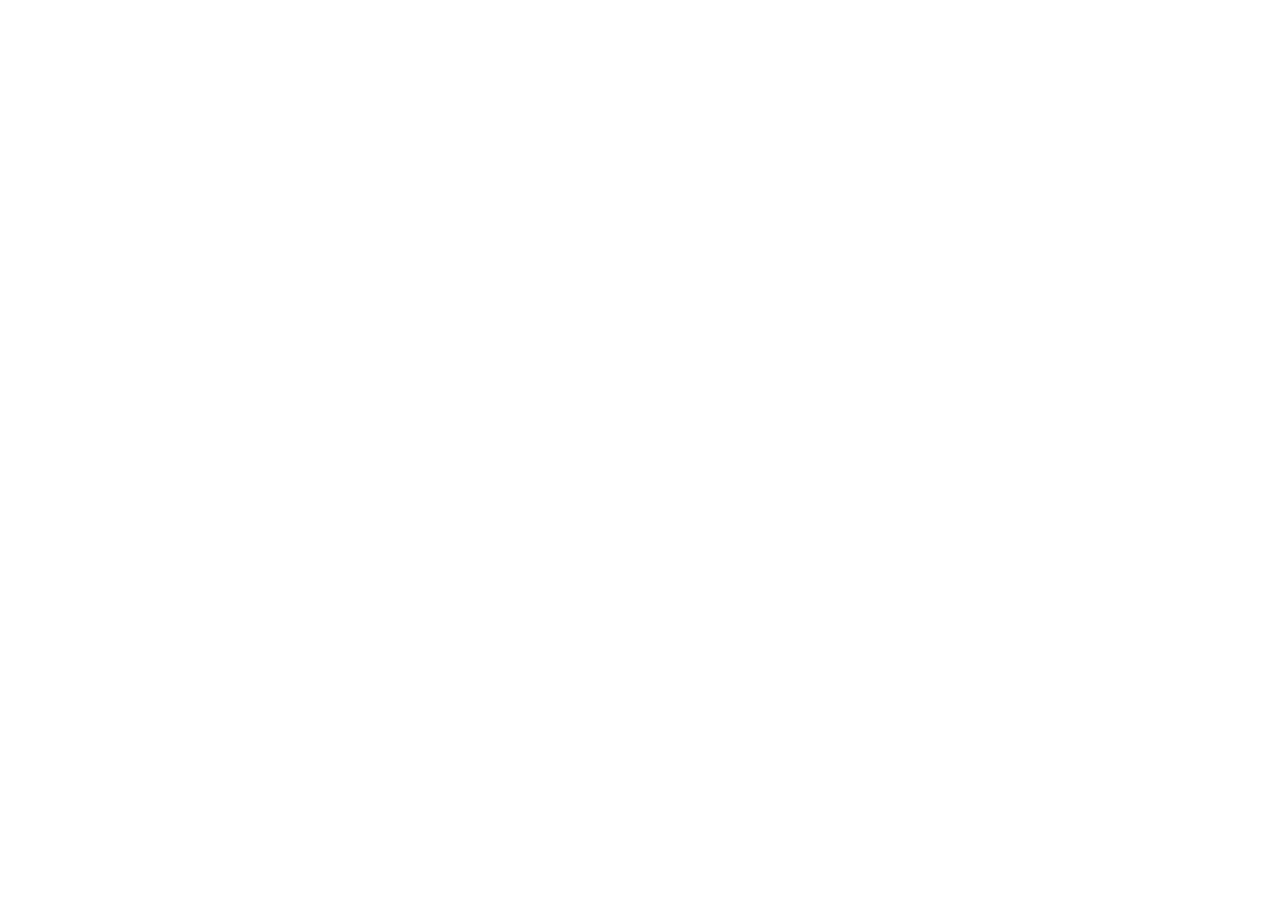
==== commit ad0d1d62: "feat: ha4 project" ====
--- a/index.html
+++ b/index.html
@@ -1,662 +1,18 @@
 <!DOCTYPE html>
-<html lang="de">
-<head>
-<meta charset="utf-8">
-<meta name="viewport" content="width=device-width, initial-scale=1">
-<title>ha4 Feuerwerk – Technischer Bericht</title>
-<style>
-:root {
-  --ink: #1a1d24;
-  --muted: #5b6270;
-  --paper: #ffffff;
-  --rule: #d5d9e0;
-  --soft: #f3f5f9;
-  --blue: #1f4fd8;
-  --orange: #d9480f;
-  --green: #2b8a3e;
-  --purple: #7048e8;
-  --grey: #6b7280;
-  --blue-soft: #e8eefc;
-  --orange-soft: #fdeee6;
-  --green-soft: #e6f4ea;
-  --code-bg: #eef0f5;
-}
-* { box-sizing: border-box; }
-html { -webkit-print-color-adjust: exact; print-color-adjust: exact; }
-body {
-  margin: 0;
-  background: #e9ebf0;
-  color: var(--ink);
-  font: 10.5pt/1.55 -apple-system, "Segoe UI", "Helvetica Neue", Arial, sans-serif;
-}
-.page {
-  max-width: 210mm;
-  margin: 12mm auto;
-  padding: 18mm 18mm 16mm;
-  background: var(--paper);
-  box-shadow: 0 2px 14px rgba(0,0,0,.12);
-}
-h1 { font-size: 26pt; line-height: 1.15; margin: 0 0 4mm; letter-spacing: -0.01em; }
-h2 {
-  font-size: 15pt;
-  margin: 11mm 0 3mm;
-  padding-bottom: 1.6mm;
-  border-bottom: 2px solid var(--ink);
-  break-after: avoid;
-}
-h2 .num { color: var(--blue); margin-right: 2mm; }
-h3 { font-size: 11.5pt; margin: 6mm 0 1.5mm; break-after: avoid; }
-p { margin: 0 0 3mm; }
-ul, ol { margin: 0 0 3mm; padding-left: 6mm; }
-li { margin-bottom: 1mm; }
-code, .mono {
-  font-family: "SF Mono", Menlo, Consolas, monospace;
-  font-size: 9pt;
-  background: var(--code-bg);
-  padding: 0.3mm 1.2mm;
-  border-radius: 2px;
-  white-space: nowrap;
-}
-.lead { font-size: 12pt; color: var(--muted); margin-bottom: 6mm; }
-.meta { color: var(--muted); font-size: 9.5pt; margin-bottom: 8mm; }
-.box-key {
-  border-left: 4px solid var(--blue);
-  background: var(--blue-soft);
-  padding: 3mm 4mm;
-  margin: 4mm 0;
-  break-inside: avoid;
-}
-.box-key.orange { border-color: var(--orange); background: var(--orange-soft); }
-.box-key.green { border-color: var(--green); background: var(--green-soft); }
-.box-key strong.label { display: block; font-size: 8.5pt; text-transform: uppercase; letter-spacing: .06em; margin-bottom: 1mm; color: var(--muted); }
-figure { margin: 4mm 0 5mm; break-inside: avoid; }
-figcaption { font-size: 9pt; color: var(--muted); margin-top: 1.5mm; }
-svg.fig { width: 100%; height: auto; display: block; }
-table { border-collapse: collapse; width: 100%; margin: 3mm 0 5mm; font-size: 9.5pt; }
-tr { break-inside: avoid; }
-th, td { border: 1px solid var(--rule); padding: 1.6mm 2.4mm; text-align: left; vertical-align: top; }
-th { background: var(--soft); }
-td.num, th.num { text-align: right; white-space: nowrap; }
-.toc { columns: 2; column-gap: 10mm; padding-left: 5mm; margin: 4mm 0 6mm; }
-.toc li { break-inside: avoid; }
-.toc a { color: var(--ink); text-decoration: none; }
-.stats { display: grid; grid-template-columns: repeat(4, 1fr); gap: 3mm; margin: 4mm 0 6mm; }
-.stat { border: 1px solid var(--rule); border-radius: 3mm; padding: 3mm; text-align: center; background: var(--soft); }
-.stat b { display: block; font-size: 17pt; color: var(--blue); }
-.stat span { font-size: 8.5pt; color: var(--muted); }
-.qa { break-inside: avoid; border: 1px solid var(--rule); border-radius: 2mm; padding: 3mm 4mm; margin-bottom: 3mm; }
-.qa .q { font-weight: 700; margin-bottom: 1mm; }
-.qa .q::before { content: "F"; display: inline-block; width: 5mm; height: 5mm; line-height: 5mm; text-align: center; background: var(--ink); color: #fff; font-size: 8pt; border-radius: 50%; margin-right: 2mm; }
-.qa p:last-child { margin-bottom: 0; }
-
-.t { font: 12px -apple-system, "Segoe UI", Arial, sans-serif; fill: var(--ink); }
-.tb { font-weight: 700; }
-.tm { fill: var(--grey); font-size: 11px; }
-.tblue { fill: var(--blue); }
-.torange { fill: var(--orange); }
-.box { fill: #fff; stroke: var(--ink); stroke-width: 1.3; }
-.box.cpu { fill: var(--blue-soft); stroke: var(--blue); }
-.box.gpu { fill: var(--orange-soft); stroke: var(--orange); }
-.box.accent { fill: #fff6d6; stroke: #a07400; }
-.box.accent2 { fill: var(--green-soft); stroke: var(--green); }
-.band-cpu { fill: #f4f7ff; stroke: #c9d6f7; }
-.band-gpu { fill: #fff8f4; stroke: #f4d2c1; }
-.cell { fill: #fff; stroke: var(--ink); stroke-width: 1.3; }
-.cell.dead { fill: #fde2e2; stroke: #c92a2a; }
-.cell.last { fill: var(--orange-soft); stroke: var(--orange); }
-.cell.moved { fill: var(--blue-soft); stroke: var(--blue); }
-.cell.free { fill: #f1f3f5; stroke: var(--grey); stroke-dasharray: 4 3; }
-.panel { fill: #fafbfd; stroke: var(--rule); }
-.grid { stroke: #e3e6ec; stroke-width: 1; }
-.ground { fill: #2a2f3a; }
-.water { fill: #1d3f8f; }
-.water-big { fill: #e8eefc; }
-.bld { fill: #8b93a5; }
-.range-flash { fill: rgba(217,72,15,.10); stroke: var(--orange); stroke-dasharray: 6 4; stroke-width: 1.4; }
-.range-fountain { fill: rgba(31,79,216,.12); stroke: var(--blue); stroke-dasharray: 6 4; stroke-width: 1.4; }
-
-
-.tags { margin: 0 0 3mm; display: flex; flex-wrap: wrap; gap: 1.5mm; }
-.tags span { font-size: 8.5pt; border: 1px solid var(--blue); color: var(--blue); background: var(--blue-soft); border-radius: 10px; padding: 0.4mm 2.4mm; }
-.simple { border: 1.5px solid var(--green); background: var(--green-soft); border-radius: 2mm; padding: 3mm 4mm; margin: 4mm 0 5mm; break-inside: avoid; }
-.simple strong.label { display: block; font-size: 8.5pt; text-transform: uppercase; letter-spacing: .06em; color: var(--green); margin-bottom: 1mm; }
-.simple p:last-child { margin-bottom: 0; }
-pre.code { margin: 2mm 0 4mm; padding: 2.5mm 3.5mm; background: #f6f7fa; border: 1px solid var(--rule); border-left: 3px solid var(--grey); border-radius: 1.5mm; font: 8pt/1.45 "SF Mono", Menlo, Consolas, monospace; white-space: pre-wrap; word-break: break-word; break-inside: avoid; }
-.math { margin: 2mm 0 4mm; padding: 2.5mm 4mm; background: #fffdf5; border: 1px solid #eadfb4; border-radius: 1.5mm; font: 11pt/1.7 "Times New Roman", Georgia, serif; text-align: center; break-inside: avoid; }
-.math small { display: block; font: 8.5pt/1.4 -apple-system, "Segoe UI", Arial, sans-serif; color: var(--muted); }
-.srclabel { font-size: 8.5pt; color: var(--muted); margin: 3mm 0 0; }
-
-@page { size: A4; margin: 0; }
-@media print {
-  body { background: #fff; font-size: 10pt; }
-  .page { margin: 0; box-shadow: none; max-width: none; width: 210mm; padding: 16mm 17mm 14mm; }
-  .page + .page { break-before: page; }
-  a { color: inherit; }
-}
-@media (max-width: 760px) {
-  .page { margin: 0; padding: 12mm 6mm; }
-  .stats { grid-template-columns: repeat(2, 1fr); }
-  .toc { columns: 1; }
-}
-</style>
-</head>
-<body>
-<svg width="0" height="0" style="position:absolute" aria-hidden="true"><defs><marker id="ah-ink" viewBox="0 0 10 10" refX="9" refY="5" markerWidth="7" markerHeight="7" orient="auto-start-reverse"><path d="M0,0 L10,5 L0,10 z" fill="#1a1d24"/></marker><marker id="ah-blue" viewBox="0 0 10 10" refX="9" refY="5" markerWidth="7" markerHeight="7" orient="auto-start-reverse"><path d="M0,0 L10,5 L0,10 z" fill="#1f4fd8"/></marker><marker id="ah-orange" viewBox="0 0 10 10" refX="9" refY="5" markerWidth="7" markerHeight="7" orient="auto-start-reverse"><path d="M0,0 L10,5 L0,10 z" fill="#d9480f"/></marker><marker id="ah-green" viewBox="0 0 10 10" refX="9" refY="5" markerWidth="7" markerHeight="7" orient="auto-start-reverse"><path d="M0,0 L10,5 L0,10 z" fill="#2b8a3e"/></marker><marker id="ah-purple" viewBox="0 0 10 10" refX="9" refY="5" markerWidth="7" markerHeight="7" orient="auto-start-reverse"><path d="M0,0 L10,5 L0,10 z" fill="#7048e8"/></marker><marker id="ah-grey" viewBox="0 0 10 10" refX="9" refY="5" markerWidth="7" markerHeight="7" orient="auto-start-reverse"><path d="M0,0 L10,5 L0,10 z" fill="#6b7280"/></marker></defs></svg>
-
-<main class="page">
-
-<h1>Feuerwerk (ha4)<br>Präsentation und Technik</h1>
-<p class="lead">Teil A: Kurzvorstellung für den Kurs (ca. 5 Minuten, aus Sicht des Endergebnisses). Teil B: Hintergrund zu jeder Technik, für Rückfragen. Teil C: technische Vertiefung zu Shader, Spiegelung, Licht, Bloom und Nachleuchten, mit Mathematik, Code und einfacher Erklärung.</p>
-<p class="meta">Umgesetzt mit three.js im Browser, Szene in Blender gebaut, kein Build-Schritt.</p>
-
-<h2 id="a"><span class="num">A</span>Kurzvorstellung (ca. 5 Minuten)</h2>
-
-<div class="box-key">
-  <strong class="label">Roter Faden in einem Satz</strong>
-  Wir haben ein 3D-Feuerwerk über einer Stadt am Wasser gebaut: Raketen und Funken sind Partikelsysteme, ein Windfeld (Curl Noise) verwirbelt Funken und Rauch, die Explosionen beleuchten die Stadt und spiegeln sich im Wasser, Bloom und Nachleuchten sorgen für den Look, und der Knall klingt räumlich.
-</div>
-
-<h3>Vorschlag für den Ablauf</h3>
-<table>
-  <tr><th class="num">Zeit</th><th>Thema</th><th>Was man dabei zeigt</th></tr>
-  <tr><td class="num">0:00</td><td>Idee und Szene</td><td>Stadt am Wasser bei Nacht, Blender-Modell, Kamera frei drehbar</td></tr>
-  <tr><td class="num">0:45</td><td>Raketen und Partikel</td><td>Rakete steigt, explodiert, Funken fallen</td></tr>
-  <tr><td class="num">1:30</td><td>Die fünf Feuerwerksarten</td><td>Peony, Star, Split, Cascade, Fountain nacheinander ansprechen</td></tr>
-  <tr><td class="num">2:15</td><td>Rauch und Wind</td><td>Rauchschleier, verwirbelte Funken (Curl Noise)</td></tr>
-  <tr><td class="num">3:00</td><td>Licht</td><td>Stadt wird bei jeder Explosion kurz angestrahlt</td></tr>
-  <tr><td class="num">3:30</td><td>Wasserspiegelung</td><td>Lichtstreifen im Wasser</td></tr>
-  <tr><td class="num">4:15</td><td>Look und Ton</td><td>Glühen, Nachleuchten, Knall von links oder rechts</td></tr>
-  <tr><td class="num">4:45</td><td>Quellen und Fazit</td><td>Was war Vorlage, was haben wir ergänzt</td></tr>
-</table>
-
-<h3>Was man sieht, wie es gemacht ist, wie es heißt</h3>
-<table>
-  <tr><th>Im Ergebnis zu sehen</th><th>Technik in einem Satz</th><th>Name oder Quelle</th></tr>
-  <tr><td><strong>Raketen, Funken</strong></td><td>Tausende Punkte, jeder mit Position, Geschwindigkeit und Lebensdauer. Pro Frame wirken Schwerkraft und Luftwiderstand.</td><td>Partikelsystem. Idee aus Shiffman, Coding Challenge 27 „Fireworks"</td></tr>
-  <tr><td><strong>Fünf Arten</strong></td><td>Peony (Kugel), Star (Sternchen), Split (Rakete zerplatzt in Mini-Raketen), Cascade (drei Stufen mit Farbwechsel und goldenem Finale), Fountain (Springbrunnen am Boden).</td><td>eigene Erweiterung der Vorlage</td></tr>
-  <tr><td><strong>Rauch</strong></td><td>Weiche, sehr transparente Partikel, die an Raketen und Funken entstehen, langsam aufsteigen und verwirbelt werden.</td><td>Partikel mit normalem statt additivem Mischen</td></tr>
-  <tr><td><strong>Verwirbelte Funken und Rauch</strong></td><td>Ein Windfeld aus Noise, das ohne Senken und Klumpen im Kreis strömt.</td><td><strong>Curl Noise</strong>, Paper Bridson, Hourihan, Nordenstam, SIGGRAPH 2007. Paper gelesen, Umsetzung von KI geschrieben, von uns eingebunden.</td></tr>
-  <tr><td><strong>Stadt am Wasser</strong></td><td>In Blender modelliert, als glTF exportiert, in three.js geladen.</td><td>Blender, glTF (.glb), <code>GLTFLoader</code></td></tr>
-  <tr><td><strong>Stadt leuchtet bei Explosion</strong></td><td>Jede Explosion lässt ein farbiges Punktlicht aufblitzen, das schnell abklingt. Dazu ein schwaches Grundlicht und Nebel.</td><td>three.js <code>PointLight</code></td></tr>
-  <tr><td><strong>Spiegelung im Wasser</strong></td><td>Zweite Kamera unter der Wasserfläche rendert die Funken in eine Textur, die das Wasser anzeigt. Wellen, Lichtstreifen und Blickwinkel-Effekt kommen im Shader dazu.</td><td><strong>Planare Spiegelung</strong>, Prinzip des three.js <code>Reflector</code>, Fresnel nach Schlick</td></tr>
-  <tr><td><strong>Glühen, Schweife</strong></td><td>Nachbearbeitung des fertigen Bildes.</td><td><code>UnrealBloomPass</code>, <code>AfterimagePass</code></td></tr>
-  <tr><td><strong>Knall</strong></td><td>Jeder Knall kommt aus Richtung der Explosion und wird mit Entfernung leiser.</td><td>Web Audio API, 3D-Audio (HRTF)</td></tr>
-</table>
-
-<h3>Formulierungen zum Mitnehmen</h3>
-<ul>
-  <li><strong>Raketen:</strong> „Jede Rakete ist ein Partikel. Am höchsten Punkt explodiert sie und erzeugt neue Partikel, die Funken. Die Grundidee haben wir aus der Coding Challenge von Daniel Shiffman und in 3D umgesetzt."</li>
-  <li><strong>Arten:</strong> „Wir haben fünf Arten. Bei Split und Cascade explodieren die Teile ein weiteres Mal, bei der Cascade in drei Stufen mit wechselnder Farbe. Der Fountain startet am Boden und ist ein kleiner Springbrunnen."</li>
-  <li><strong>Curl Noise:</strong> „Damit Funken und Rauch nicht gerade fallen, haben wir ein Windfeld. Normales Noise lässt Partikel in Täler laufen, Curl Noise nicht, weil es kreisförmig strömt. Dazu gibt es ein Paper von Bridson, das haben wir gelesen und die Umsetzung von einer KI schreiben lassen. Wir benutzen es für Funken und Rauch."</li>
-  <li><strong>Licht:</strong> „Die Funken leuchten nur optisch. Dass die Stadt angestrahlt wird, kommt von einem Punktlicht, das wir bei jeder Explosion in deren Farbe setzen und das in unter einer Sekunde ausklingt."</li>
-  <li><strong>Wasser:</strong> „Die Spiegelung ist eine planare Reflexion. Wir spiegeln die Kamera an der Wasserfläche und rendern die Funken von dort in eine Textur. Gespiegelt werden nur die Funken, nicht die Stadt, das spart Rechenzeit."</li>
-</ul>
-
-<div class="box-key orange">
-  <strong class="label">Ehrlich sagen können</strong>
-  Der Code ist mit KI-Unterstützung entstanden (steht in den Dateikopfzeilen). Eigene Leistung: Konzept und Szene, die Auswahl und Kombination der Techniken, die Feuerwerksarten, das Abstimmen von Licht, Wasser und Look. Alle Quellen: Shiffman CC 27, Bridson 2007, three.js Reflector, Schlick, three.js-Beispiele.
-</div>
-
-<h3>Mögliche Nachfragen (Kurzantwort)</h3>
-<table>
-  <tr><th>Frage</th><th>Antwort</th></tr>
-  <tr><td>Beleuchten die Funken die Stadt?</td><td>Nein. Sie leuchten nur optisch. Das Stadtlicht kommt von einem Punktlicht pro Explosion.</td></tr>
-  <tr><td>Warum spiegelt das Wasser die Stadt nicht?</td><td>Bewusst weggelassen: Wasser ist dunkel, die Funken sind der Effekt, und es spart Leistung.</td></tr>
-  <tr><td>Warum Curl Noise statt normalem Noise?</td><td>Curl Noise hat keine Senken. Partikel verwirbeln, ohne sich zu Klumpen zu sammeln.</td></tr>
-  <tr><td>Wie bleibt es bei vielen Partikeln flüssig?</td><td>Alle Partikel eines Typs liegen in großen Zahlenlisten und werden mit einem einzigen Zeichenaufruf gemalt. Die Spiegelung läuft in niedriger Auflösung.</td></tr>
-  <tr><td>Wie klingt der Ton?</td><td>3D-Audio: Richtung folgt der Kamera, Lautstärke fällt mit der Entfernung. Eine Laufzeitverzögerung wie beim Donner gibt es nicht.</td></tr>
-</table>
-
-<h2 id="b"><span class="num">B</span>Hintergrund zu den Techniken</h2>
-<p>Ab hier die Erklärung dahinter, falls nachgefragt wird. Alles auf Konzept-Ebene.</p>
-
-<h3>1. Ein Frame im Überblick</h3>
-<p>Pro Bild passiert immer das Gleiche: erst wird die Simulation um einen kleinen Zeitschritt weitergerechnet (Raketen starten zufällig, Partikel bewegen sich, Licht und Rauch werden aktualisiert), dann werden die Daten an die Grafikkarte gegeben, dann wird gezeichnet: zuerst die Spiegelung, dann die Szene, dann die Nachbearbeitung. Bei Ruckeln wird der Zeitschritt begrenzt, damit die Simulation nicht springt.</p>
-<figure>
-<svg class="fig" viewBox="0 0 720 272" role="img" aria-label="Frame-Pipeline" xmlns="http://www.w3.org/2000/svg"><rect x="0" y="0" width="720" height="118" rx="8" class="band-cpu"/><text x="10" y="18" class="tb tblue" text-anchor="start">CPU · Simulation pro Frame (main.js, Animations-Schleife)</text><rect x="0" y="34" width="105" height="62" rx="6" class="box cpu"/><text x="52.5" y="62.0" class="t" text-anchor="middle">Start zufällig</text><text x="52.5" y="76.0" class="t" text-anchor="middle">1,5 / s, 25 % Salve</text><line x1="105" y1="65" x2="123" y2="65" stroke="var(--ink)" stroke-width="1.6" marker-end="url(#ah-ink)"/><rect x="123" y="34" width="105" height="62" rx="6" class="box cpu"/><text x="175.5" y="62.0" class="t" text-anchor="middle">Raketen</text><text x="175.5" y="76.0" class="t" text-anchor="middle">Aufstieg, Explosion</text><line x1="228" y1="65" x2="246" y2="65" stroke="var(--ink)" stroke-width="1.6" marker-end="url(#ah-ink)"/><rect x="246" y="34" width="105" height="62" rx="6" class="box cpu"/><text x="298.5" y="62.0" class="t" text-anchor="middle">Funken, Tropfen</text><text x="298.5" y="76.0" class="t" text-anchor="middle">Orbits + Curl-Kraft</text><line x1="351" y1="65" x2="369" y2="65" stroke="var(--ink)" stroke-width="1.6" marker-end="url(#ah-ink)"/><rect x="369" y="34" width="105" height="62" rx="6" class="box cpu"/><text x="421.5" y="62.0" class="t" text-anchor="middle">Rauch</text><text x="421.5" y="76.0" class="t" text-anchor="middle">Curl + Auftrieb</text><line x1="474" y1="65" x2="492" y2="65" stroke="var(--ink)" stroke-width="1.6" marker-end="url(#ah-ink)"/><rect x="492" y="34" width="105" height="62" rx="6" class="box cpu"/><text x="544.5" y="62.0" class="t" text-anchor="middle">Lichter</text><text x="544.5" y="76.0" class="t" text-anchor="middle">Blitz, Brunnen</text><line x1="597" y1="65" x2="615" y2="65" stroke="var(--ink)" stroke-width="1.6" marker-end="url(#ah-ink)"/><rect x="615" y="34" width="105" height="62" rx="6" class="box cpu"/><text x="667.5" y="62.0" class="t" text-anchor="middle">Upload</text><text x="667.5" y="76.0" class="t" text-anchor="middle">Puffer zur GPU</text><rect x="0" y="146" width="720" height="118" rx="8" class="band-gpu"/><text x="10" y="164" class="tb torange" text-anchor="start">GPU · Rendering (water.js, EffectComposer)</text><rect x="0" y="180" width="120" height="62" rx="6" class="box gpu"/><text x="60.0" y="208.0" class="t" text-anchor="middle">Spiegel-Pass</text><text x="60.0" y="222.0" class="t" text-anchor="middle">Partikel, 20 %</text><line x1="120" y1="211" x2="150" y2="211" stroke="var(--ink)" stroke-width="1.6" marker-end="url(#ah-ink)"/><rect x="150" y="180" width="120" height="62" rx="6" class="box gpu"/><text x="210.0" y="208.0" class="t" text-anchor="middle">Haupt-Pass</text><text x="210.0" y="222.0" class="t" text-anchor="middle">Stadt, Licht, Partikel</text><line x1="270" y1="211" x2="300" y2="211" stroke="var(--ink)" stroke-width="1.6" marker-end="url(#ah-ink)"/><rect x="300" y="180" width="120" height="62" rx="6" class="box gpu"/><text x="360.0" y="208.0" class="t" text-anchor="middle">Afterimage</text><text x="360.0" y="222.0" class="t" text-anchor="middle">Nachleuchten</text><line x1="420" y1="211" x2="450" y2="211" stroke="var(--ink)" stroke-width="1.6" marker-end="url(#ah-ink)"/><rect x="450" y="180" width="120" height="62" rx="6" class="box gpu"/><text x="510.0" y="208.0" class="t" text-anchor="middle">Bloom</text><text x="510.0" y="222.0" class="t" text-anchor="middle">Glühen</text><line x1="570" y1="211" x2="600" y2="211" stroke="var(--ink)" stroke-width="1.6" marker-end="url(#ah-ink)"/><rect x="600" y="180" width="120" height="62" rx="6" class="box gpu"/><text x="660.0" y="208.0" class="t" text-anchor="middle">Output</text><text x="660.0" y="222.0" class="t" text-anchor="middle">Tonemapping, sRGB</text><path d="M 667 96 L 667 128 L 60 128 L 60 178" fill="none" stroke="var(--ink)" stroke-width="1.6" marker-end="url(#ah-ink)"/><text x="364" y="124" class="tm" text-anchor="middle">Wasser-Textur wird im Haupt-Pass benutzt</text></svg>
-<figcaption>Abb. 1: Ein Frame. Oben die Berechnung, unten das Zeichnen. Die Spiegelung kommt zuerst, weil das Wasser ihr Ergebnis braucht.</figcaption>
-</figure>
-
-<h3>2. Partikelsystem</h3>
-<p>Ein Partikelsystem verwaltet viele kleine Objekte, hier Punkte, mit Position, Geschwindigkeit, Farbe und Lebensdauer. Pro Frame bekommt jeder Punkt Schwerkraft und Luftwiderstand, bewegt sich ein Stück und wird mit der Zeit transparent, bis er stirbt.</p>
-<ul>
-  <li><strong>Schnell durch Struktur:</strong> Statt eines Objekts pro Funke gibt es pro Eigenschaft eine lange Zahlenliste. Das erzeugt keinen Speichermüll (kein Ruckeln) und die Listen können direkt an die Grafikkarte gehen. Jede Art von Partikel hat einen eigenen Pool, der mit einem einzigen Zeichenaufruf gemalt wird.</li>
-  <li><strong>Tote Partikel:</strong> Ein toter Partikel wird durch den letzten der Liste ersetzt (Abb. 2). Das geht sofort und lässt keine Lücken.</li>
-  <li><strong>Luftwiderstand:</strong> Funken schießen schnell nach außen, werden hart abgebremst, bleiben kurz „hängen" und sinken dann ab. Das ergibt den typischen Feuerwerkslook. Die Berechnung ist so gebaut, dass sie bei jeder Bildrate gleich aussieht.</li>
-  <li><strong>Leuchten:</strong> Die Punkte werden <em>additiv</em> gemischt: überlappende Funken addieren ihr Licht und werden heller. Der Rauch wird dagegen normal gemischt, damit er abdunkelt statt zu leuchten.</li>
-</ul>
-<figure>
-<svg class="fig" viewBox="0 0 720 220" role="img" aria-label="Swap-Remove" xmlns="http://www.w3.org/2000/svg"><text x="0" y="57" class="tb" text-anchor="start">vorher</text><rect x="90" y="30" width="62" height="40" class="cell"/><text x="121.0" y="55" class="t" text-anchor="middle">A</text><text x="121.0" y="24" class="tm" text-anchor="middle">0</text><rect x="152" y="30" width="62" height="40" class="cell"/><text x="183.0" y="55" class="t" text-anchor="middle">B</text><text x="183.0" y="24" class="tm" text-anchor="middle">1</text><rect x="214" y="30" width="62" height="40" class="cell dead"/><text x="245.0" y="55" class="t" text-anchor="middle">C</text><text x="245.0" y="24" class="tm" text-anchor="middle">2</text><rect x="276" y="30" width="62" height="40" class="cell"/><text x="307.0" y="55" class="t" text-anchor="middle">D</text><text x="307.0" y="24" class="tm" text-anchor="middle">3</text><rect x="338" y="30" width="62" height="40" class="cell"/><text x="369.0" y="55" class="t" text-anchor="middle">E</text><text x="369.0" y="24" class="tm" text-anchor="middle">4</text><rect x="400" y="30" width="62" height="40" class="cell"/><text x="431.0" y="55" class="t" text-anchor="middle">F</text><text x="431.0" y="24" class="tm" text-anchor="middle">5</text><rect x="462" y="30" width="62" height="40" class="cell last"/><text x="493.0" y="55" class="t" text-anchor="middle">G</text><text x="493.0" y="24" class="tm" text-anchor="middle">6</text><rect x="524" y="30" width="62" height="40" class="cell"/><text x="555.0" y="55" class="t" text-anchor="middle">–</text><text x="555.0" y="24" class="tm" text-anchor="middle">7</text><text x="493.0" y="92" class="tm" text-anchor="middle">letztes</text><text x="245.0" y="92" class="tm" text-anchor="middle">tot</text><path d="M 493.0 74 C 493.0 122, 245.0 96, 245.0 124" fill="none" stroke="var(--blue)" stroke-width="1.8" marker-end="url(#ah-blue)"/><text x="0" y="157" class="tb" text-anchor="start">nachher</text><rect x="90" y="130" width="62" height="40" class="cell"/><text x="121.0" y="155" class="t" text-anchor="middle">A</text><text x="121.0" y="124" class="tm" text-anchor="middle">0</text><rect x="152" y="130" width="62" height="40" class="cell"/><text x="183.0" y="155" class="t" text-anchor="middle">B</text><text x="183.0" y="124" class="tm" text-anchor="middle">1</text><rect x="214" y="130" width="62" height="40" class="cell moved"/><text x="245.0" y="155" class="t" text-anchor="middle">G</text><text x="245.0" y="124" class="tm" text-anchor="middle">2</text><rect x="276" y="130" width="62" height="40" class="cell"/><text x="307.0" y="155" class="t" text-anchor="middle">D</text><text x="307.0" y="124" class="tm" text-anchor="middle">3</text><rect x="338" y="130" width="62" height="40" class="cell"/><text x="369.0" y="155" class="t" text-anchor="middle">E</text><text x="369.0" y="124" class="tm" text-anchor="middle">4</text><rect x="400" y="130" width="62" height="40" class="cell"/><text x="431.0" y="155" class="t" text-anchor="middle">F</text><text x="431.0" y="124" class="tm" text-anchor="middle">5</text><rect x="462" y="130" width="62" height="40" class="cell free"/><text x="493.0" y="155" class="t" text-anchor="middle">–</text><text x="493.0" y="124" class="tm" text-anchor="middle">6</text><rect x="524" y="130" width="62" height="40" class="cell"/><text x="555.0" y="155" class="t" text-anchor="middle">–</text><text x="555.0" y="124" class="tm" text-anchor="middle">7</text><text x="594" y="156" class="tm" text-anchor="start">Ende der Liste</text><text x="0" y="206" class="tm" text-anchor="start">Das letzte Teilchen überschreibt den freien Platz, die Liste wird um 1 kürzer. Keine Lücken, kein Verschieben.</text></svg>
-<figcaption>Abb. 2: Ein totes Partikel (C) wird durch das letzte (G) ersetzt.</figcaption>
-</figure>
-
-<h3>3. Die fünf Feuerwerksarten</h3>
-<p>Eine Rakete ist selbst ein Partikel. Wenn sie nicht mehr steigt (höchster Punkt), explodiert sie. Dabei gibt es immer einen Knall und einen Lichtblitz, die Art bestimmt, was sonst entsteht.</p>
-<figure>
-<svg class="fig" viewBox="0 0 720 230" role="img" aria-label="Feuerwerksarten" xmlns="http://www.w3.org/2000/svg"><rect x="0" y="52" width="118" height="56" rx="6" class="box cpu"/><text x="59.0" y="77.0" class="t" text-anchor="middle">Rakete</text><text x="59.0" y="91.0" class="t" text-anchor="middle">steigt auf</text><rect x="158" y="52" width="118" height="56" rx="6" class="box accent"/><text x="217.0" y="77.0" class="t" text-anchor="middle">Scheitelpunkt</text><text x="217.0" y="91.0" class="t" text-anchor="middle">Explosion</text><line x1="118" y1="80" x2="158" y2="80" stroke="var(--ink)" stroke-width="1.6" marker-end="url(#ah-ink)"/><rect x="316" y="4" width="404" height="30" rx="5" class="box"/><text x="326" y="24" class="tb" text-anchor="start">PEONY</text><text x="410" y="24" class="t" text-anchor="start">Kugel aus Funken</text><line x1="276" y1="80" x2="316" y2="19" stroke="var(--grey)" stroke-width="1.2"/><rect x="316" y="40" width="404" height="30" rx="5" class="box"/><text x="326" y="60" class="tb" text-anchor="start">STAR</text><text x="410" y="60" class="t" text-anchor="start">Kugel aus Sternchen</text><line x1="276" y1="80" x2="316" y2="55" stroke="var(--grey)" stroke-width="1.2"/><rect x="316" y="76" width="404" height="30" rx="5" class="box"/><text x="326" y="96" class="tb" text-anchor="start">SPLIT</text><text x="410" y="96" class="t" text-anchor="start">zerplatzt in Mini-Raketen, die nochmal zerplatzen</text><line x1="276" y1="80" x2="316" y2="91" stroke="var(--grey)" stroke-width="1.2"/><rect x="316" y="112" width="404" height="30" rx="5" class="box"/><text x="326" y="132" class="tb" text-anchor="start">CASCADE</text><text x="410" y="132" class="t" text-anchor="start">drei Stufen, Farbwechsel, goldenes Finale</text><line x1="276" y1="80" x2="316" y2="127" stroke="var(--grey)" stroke-width="1.2"/><rect x="0" y="168" width="150" height="52" rx="6" class="box accent2"/><text x="75.0" y="191.0" class="t" text-anchor="middle">FOUNTAIN</text><text x="75.0" y="205.0" class="t" text-anchor="middle">startet am Boden</text><line x1="150" y1="194" x2="190" y2="194" stroke="var(--ink)" stroke-width="1.6" marker-end="url(#ah-ink)"/><rect x="190" y="168" width="530" height="52" rx="6" class="box"/><text x="455.0" y="191.0" class="t" text-anchor="middle">Springbrunnen: viele kleine Wasserstrahlen nacheinander,</text><text x="455.0" y="205.0" class="t" text-anchor="middle">Tropfen fallen entlang der Bahn, eigenes Licht</text></svg>
-<figcaption>Abb. 3: Was nach dem höchsten Punkt passiert, je nach Art. Der Fountain steigt nicht auf, er ist selbst der Effekt.</figcaption>
-</figure>
-<table>
-  <tr><th>Art</th><th>Konzept</th></tr>
-  <tr><td><strong>Peony</strong></td><td>Funken in alle Richtungen gleichmäßig (Kugel), zufällige Geschwindigkeit.</td></tr>
-  <tr><td><strong>Star</strong></td><td>Wie Peony, aber die Partikel haben die Form eines Sterns.</td></tr>
-  <tr><td><strong>Split</strong></td><td>Die Explosion erzeugt Mini-Raketen mit kurzer Zündschnur. Jede zieht einen Schweif und explodiert erneut.</td></tr>
-  <tr><td><strong>Cascade</strong></td><td>Dieselbe Idee in drei Stufen: Fragmente zerplatzen in weitere Fragmente mit anderer Farbe, zum Schluss ein goldenes Finale mit Knall.</td></tr>
-  <tr><td><strong>Fountain</strong></td><td>Eine Reihe kleiner Raketen steigt nacheinander vom Boden auf und hinterlässt Wassertropfen. Er hat ein eigenes Licht.</td></tr>
-</table>
-<p>Zusätzlich gibt es Salven (drei Raketen am selben Ort in verschiedenen Farben). Welche Art als Nächstes startet, ist zufällig mit Gewichtung, im Mittel gibt es alle paar Sekunden einen Start.</p>
-
-<h3>4. Curl Noise (Wind)</h3>
-<p>Funken und Rauch sollen verwirbelt werden. Ein normales Noise-Feld als Kraft hat Täler, in denen Partikel zusammenlaufen. Curl Noise vermeidet das: Man nimmt Noise als „Strömungspotential" und bildet davon die <em>Rotation</em> (Curl). Eine Rotation hat keine Quellen und keine Senken, das Feld strömt im Kreis wie eine Flüssigkeit, die sich nicht zusammendrücken lässt. Quelle: Bridson, Hourihan, Nordenstam (SIGGRAPH 2007), das PDF liegt im Ordner.</p>
-<figure>
-<svg class="fig" viewBox="0 0 720 272" role="img" aria-label="Gradient gegenüber Curl" xmlns="http://www.w3.org/2000/svg"><rect x="0" y="0" width="340" height="230" class="panel"/><line x1="12.2" y1="218.3" x2="13.9" y2="216.2" stroke="var(--orange)" stroke-width="1.5" marker-end="url(#ah-orange)"/><line x1="10.5" y1="193.8" x2="15.7" y2="189.5" stroke="var(--orange)" stroke-width="1.5" marker-end="url(#ah-orange)"/><line x1="8.0" y1="168.1" x2="18.2" y2="164.1" stroke="var(--orange)" stroke-width="1.5" marker-end="url(#ah-orange)"/><line x1="6.8" y1="140.3" x2="19.3" y2="140.8" stroke="var(--orange)" stroke-width="1.5" marker-end="url(#ah-orange)"/><line x1="8.4" y1="112.8" x2="17.8" y2="117.2" stroke="var(--orange)" stroke-width="1.5" marker-end="url(#ah-orange)"/><line x1="10.8" y1="87.4" x2="15.3" y2="91.4" stroke="var(--orange)" stroke-width="1.5" marker-end="url(#ah-orange)"/><line x1="38.1" y1="219.2" x2="40.4" y2="215.2" stroke="var(--orange)" stroke-width="1.5" marker-end="url(#ah-orange)"/><line x1="35.7" y1="195.8" x2="42.8" y2="187.6" stroke="var(--orange)" stroke-width="1.5" marker-end="url(#ah-orange)"/><line x1="32.1" y1="170.1" x2="46.4" y2="162.1" stroke="var(--orange)" stroke-width="1.5" marker-end="url(#ah-orange)"/><line x1="30.3" y1="140.1" x2="48.2" y2="141.0" stroke="var(--orange)" stroke-width="1.5" marker-end="url(#ah-orange)"/><line x1="32.7" y1="110.7" x2="45.8" y2="119.3" stroke="var(--orange)" stroke-width="1.5" marker-end="url(#ah-orange)"/><line x1="36.2" y1="85.6" x2="42.2" y2="93.3" stroke="var(--orange)" stroke-width="1.5" marker-end="url(#ah-orange)"/><line x1="38.4" y1="62.2" x2="40.1" y2="65.6" stroke="var(--orange)" stroke-width="1.5" marker-end="url(#ah-orange)"/><line x1="64.4" y1="220.3" x2="66.4" y2="214.2" stroke="var(--orange)" stroke-width="1.5" marker-end="url(#ah-orange)"/><line x1="62.2" y1="198.1" x2="68.6" y2="185.3" stroke="var(--orange)" stroke-width="1.5" marker-end="url(#ah-orange)"/><line x1="58.5" y1="172.6" x2="72.2" y2="159.6" stroke="var(--orange)" stroke-width="1.5" marker-end="url(#ah-orange)"/><line x1="56.4" y1="139.8" x2="74.4" y2="141.3" stroke="var(--orange)" stroke-width="1.5" marker-end="url(#ah-orange)"/><line x1="59.3" y1="108.0" x2="71.5" y2="122.0" stroke="var(--orange)" stroke-width="1.5" marker-end="url(#ah-orange)"/><line x1="62.9" y1="83.5" x2="67.9" y2="95.4" stroke="var(--orange)" stroke-width="1.5" marker-end="url(#ah-orange)"/><line x1="64.9" y1="61.3" x2="65.9" y2="66.5" stroke="var(--orange)" stroke-width="1.5" marker-end="url(#ah-orange)"/><line x1="91.2" y1="221.0" x2="91.9" y2="213.5" stroke="var(--orange)" stroke-width="1.5" marker-end="url(#ah-orange)"/><line x1="90.4" y1="199.6" x2="92.7" y2="183.7" stroke="var(--orange)" stroke-width="1.5" marker-end="url(#ah-orange)"/><line x1="89.0" y1="174.8" x2="94.1" y2="157.5" stroke="var(--orange)" stroke-width="1.5" marker-end="url(#ah-orange)"/><line x1="87.3" y1="139.0" x2="95.7" y2="142.1" stroke="var(--orange)" stroke-width="1.5" marker-end="url(#ah-orange)"/><line x1="89.8" y1="105.7" x2="93.2" y2="124.3" stroke="var(--orange)" stroke-width="1.5" marker-end="url(#ah-orange)"/><line x1="91.5" y1="82.1" x2="91.6" y2="96.8" stroke="var(--orange)" stroke-width="1.5" marker-end="url(#ah-orange)"/><line x1="92.4" y1="60.9" x2="90.7" y2="66.8" stroke="var(--orange)" stroke-width="1.5" marker-end="url(#ah-orange)"/><line x1="118.2" y1="220.9" x2="117.2" y2="213.6" stroke="var(--orange)" stroke-width="1.5" marker-end="url(#ah-orange)"/><line x1="119.4" y1="199.4" x2="116.0" y2="183.9" stroke="var(--orange)" stroke-width="1.5" marker-end="url(#ah-orange)"/><line x1="121.7" y1="174.3" x2="113.7" y2="157.9" stroke="var(--orange)" stroke-width="1.5" marker-end="url(#ah-orange)"/><line x1="124.2" y1="138.9" x2="111.2" y2="142.2" stroke="var(--orange)" stroke-width="1.5" marker-end="url(#ah-orange)"/><line x1="122.6" y1="105.9" x2="112.8" y2="124.1" stroke="var(--orange)" stroke-width="1.5" marker-end="url(#ah-orange)"/><line x1="121.6" y1="82.5" x2="113.8" y2="96.4" stroke="var(--orange)" stroke-width="1.5" marker-end="url(#ah-orange)"/><line x1="120.9" y1="61.8" x2="114.5" y2="65.9" stroke="var(--orange)" stroke-width="1.5" marker-end="url(#ah-orange)"/><line x1="119.6" y1="38.9" x2="115.8" y2="37.8" stroke="var(--orange)" stroke-width="1.5" marker-end="url(#ah-orange)"/><line x1="145.0" y1="220.1" x2="142.7" y2="214.4" stroke="var(--orange)" stroke-width="1.5" marker-end="url(#ah-orange)"/><line x1="147.4" y1="197.5" x2="140.3" y2="185.8" stroke="var(--orange)" stroke-width="1.5" marker-end="url(#ah-orange)"/><line x1="151.5" y1="171.5" x2="136.2" y2="160.7" stroke="var(--orange)" stroke-width="1.5" marker-end="url(#ah-orange)"/><line x1="154.3" y1="138.6" x2="133.4" y2="142.5" stroke="var(--orange)" stroke-width="1.5" marker-end="url(#ah-orange)"/><line x1="153.1" y1="107.8" x2="134.6" y2="122.2" stroke="var(--orange)" stroke-width="1.5" marker-end="url(#ah-orange)"/><line x1="151.3" y1="84.5" x2="136.4" y2="94.3" stroke="var(--orange)" stroke-width="1.5" marker-end="url(#ah-orange)"/><line x1="149.4" y1="63.9" x2="138.3" y2="63.8" stroke="var(--orange)" stroke-width="1.5" marker-end="url(#ah-orange)"/><line x1="146.8" y1="40.3" x2="140.8" y2="36.4" stroke="var(--orange)" stroke-width="1.5" marker-end="url(#ah-orange)"/><line x1="145.0" y1="14.1" x2="142.7" y2="11.4" stroke="var(--orange)" stroke-width="1.5" marker-end="url(#ah-orange)"/><line x1="171.1" y1="219.0" x2="168.9" y2="215.5" stroke="var(--orange)" stroke-width="1.5" marker-end="url(#ah-orange)"/><line x1="173.6" y1="195.0" x2="166.4" y2="188.3" stroke="var(--orange)" stroke-width="1.5" marker-end="url(#ah-orange)"/><line x1="177.6" y1="168.3" x2="162.4" y2="163.9" stroke="var(--orange)" stroke-width="1.5" marker-end="url(#ah-orange)"/><line x1="180.1" y1="137.5" x2="159.9" y2="143.6" stroke="var(--orange)" stroke-width="1.5" marker-end="url(#ah-orange)"/><line x1="180.1" y1="108.9" x2="159.9" y2="121.1" stroke="var(--orange)" stroke-width="1.5" marker-end="url(#ah-orange)"/><line x1="179.2" y1="86.7" x2="160.8" y2="92.2" stroke="var(--orange)" stroke-width="1.5" marker-end="url(#ah-orange)"/><line x1="177.0" y1="66.4" x2="163.0" y2="61.4" stroke="var(--orange)" stroke-width="1.5" marker-end="url(#ah-orange)"/><line x1="173.8" y1="42.1" x2="166.2" y2="34.5" stroke="var(--orange)" stroke-width="1.5" marker-end="url(#ah-orange)"/><line x1="171.5" y1="15.2" x2="168.5" y2="10.4" stroke="var(--orange)" stroke-width="1.5" marker-end="url(#ah-orange)"/><line x1="198.8" y1="192.8" x2="193.5" y2="190.5" stroke="var(--orange)" stroke-width="1.5" marker-end="url(#ah-orange)"/><line x1="201.5" y1="165.3" x2="190.8" y2="166.9" stroke="var(--orange)" stroke-width="1.5" marker-end="url(#ah-orange)"/><line x1="203.4" y1="135.6" x2="188.9" y2="145.5" stroke="var(--orange)" stroke-width="1.5" marker-end="url(#ah-orange)"/><line x1="204.4" y1="108.6" x2="187.9" y2="121.4" stroke="var(--orange)" stroke-width="1.5" marker-end="url(#ah-orange)"/><line x1="204.8" y1="87.9" x2="187.5" y2="91.0" stroke="var(--orange)" stroke-width="1.5" marker-end="url(#ah-orange)"/><line x1="202.7" y1="68.8" x2="189.6" y2="59.0" stroke="var(--orange)" stroke-width="1.5" marker-end="url(#ah-orange)"/><line x1="199.6" y1="44.1" x2="192.7" y2="32.5" stroke="var(--orange)" stroke-width="1.5" marker-end="url(#ah-orange)"/><line x1="197.5" y1="16.3" x2="194.8" y2="9.3" stroke="var(--orange)" stroke-width="1.5" marker-end="url(#ah-orange)"/><line x1="223.7" y1="191.1" x2="221.0" y2="192.2" stroke="var(--orange)" stroke-width="1.5" marker-end="url(#ah-orange)"/><line x1="224.7" y1="163.0" x2="219.9" y2="169.2" stroke="var(--orange)" stroke-width="1.5" marker-end="url(#ah-orange)"/><line x1="225.5" y1="133.8" x2="219.1" y2="147.3" stroke="var(--orange)" stroke-width="1.5" marker-end="url(#ah-orange)"/><line x1="226.3" y1="107.4" x2="218.3" y2="122.6" stroke="var(--orange)" stroke-width="1.5" marker-end="url(#ah-orange)"/><line x1="227.4" y1="88.2" x2="217.2" y2="90.7" stroke="var(--orange)" stroke-width="1.5" marker-end="url(#ah-orange)"/><line x1="225.6" y1="70.8" x2="219.1" y2="57.0" stroke="var(--orange)" stroke-width="1.5" marker-end="url(#ah-orange)"/><line x1="223.9" y1="45.6" x2="220.7" y2="31.1" stroke="var(--orange)" stroke-width="1.5" marker-end="url(#ah-orange)"/><line x1="222.9" y1="17.0" x2="221.7" y2="8.5" stroke="var(--orange)" stroke-width="1.5" marker-end="url(#ah-orange)"/><line x1="248.7" y1="190.5" x2="248.2" y2="192.9" stroke="var(--orange)" stroke-width="1.5" marker-end="url(#ah-orange)"/><line x1="248.6" y1="162.4" x2="248.3" y2="169.8" stroke="var(--orange)" stroke-width="1.5" marker-end="url(#ah-orange)"/><line x1="248.0" y1="133.5" x2="248.9" y2="147.6" stroke="var(--orange)" stroke-width="1.5" marker-end="url(#ah-orange)"/><line x1="246.9" y1="107.3" x2="250.1" y2="122.7" stroke="var(--orange)" stroke-width="1.5" marker-end="url(#ah-orange)"/><line x1="245.0" y1="88.3" x2="251.9" y2="90.6" stroke="var(--orange)" stroke-width="1.5" marker-end="url(#ah-orange)"/><line x1="246.3" y1="71.1" x2="250.6" y2="56.7" stroke="var(--orange)" stroke-width="1.5" marker-end="url(#ah-orange)"/><line x1="247.4" y1="45.8" x2="249.5" y2="30.9" stroke="var(--orange)" stroke-width="1.5" marker-end="url(#ah-orange)"/><line x1="248.1" y1="17.1" x2="248.9" y2="8.5" stroke="var(--orange)" stroke-width="1.5" marker-end="url(#ah-orange)"/><line x1="273.7" y1="162.9" x2="275.5" y2="169.3" stroke="var(--orange)" stroke-width="1.5" marker-end="url(#ah-orange)"/><line x1="272.0" y1="134.6" x2="277.3" y2="146.5" stroke="var(--orange)" stroke-width="1.5" marker-end="url(#ah-orange)"/><line x1="269.2" y1="108.9" x2="280.0" y2="121.1" stroke="var(--orange)" stroke-width="1.5" marker-end="url(#ah-orange)"/><line x1="267.1" y1="88.8" x2="282.1" y2="90.1" stroke="var(--orange)" stroke-width="1.5" marker-end="url(#ah-orange)"/><line x1="268.7" y1="69.5" x2="280.5" y2="58.3" stroke="var(--orange)" stroke-width="1.5" marker-end="url(#ah-orange)"/><line x1="271.5" y1="44.5" x2="277.7" y2="32.1" stroke="var(--orange)" stroke-width="1.5" marker-end="url(#ah-orange)"/><line x1="273.4" y1="16.5" x2="275.8" y2="9.1" stroke="var(--orange)" stroke-width="1.5" marker-end="url(#ah-orange)"/><line x1="299.5" y1="163.8" x2="302.0" y2="168.4" stroke="var(--orange)" stroke-width="1.5" marker-end="url(#ah-orange)"/><line x1="297.5" y1="136.4" x2="304.0" y2="144.7" stroke="var(--orange)" stroke-width="1.5" marker-end="url(#ah-orange)"/><line x1="294.6" y1="111.0" x2="307.0" y2="119.0" stroke="var(--orange)" stroke-width="1.5" marker-end="url(#ah-orange)"/><line x1="292.8" y1="89.1" x2="308.8" y2="89.8" stroke="var(--orange)" stroke-width="1.5" marker-end="url(#ah-orange)"/><line x1="294.1" y1="67.6" x2="307.4" y2="60.2" stroke="var(--orange)" stroke-width="1.5" marker-end="url(#ah-orange)"/><line x1="297.0" y1="42.6" x2="304.5" y2="34.0" stroke="var(--orange)" stroke-width="1.5" marker-end="url(#ah-orange)"/><line x1="299.3" y1="15.4" x2="302.3" y2="10.2" stroke="var(--orange)" stroke-width="1.5" marker-end="url(#ah-orange)"/><line x1="325.9" y1="164.7" x2="328.0" y2="167.5" stroke="var(--orange)" stroke-width="1.5" marker-end="url(#ah-orange)"/><line x1="324.2" y1="138.1" x2="329.7" y2="143.0" stroke="var(--orange)" stroke-width="1.5" marker-end="url(#ah-orange)"/><line x1="321.9" y1="112.7" x2="331.9" y2="117.3" stroke="var(--orange)" stroke-width="1.5" marker-end="url(#ah-orange)"/><line x1="320.6" y1="89.2" x2="333.2" y2="89.7" stroke="var(--orange)" stroke-width="1.5" marker-end="url(#ah-orange)"/><line x1="321.6" y1="66.0" x2="332.3" y2="61.8" stroke="var(--orange)" stroke-width="1.5" marker-end="url(#ah-orange)"/><line x1="323.8" y1="40.9" x2="330.0" y2="35.8" stroke="var(--orange)" stroke-width="1.5" marker-end="url(#ah-orange)"/><line x1="325.7" y1="14.3" x2="328.2" y2="11.2" stroke="var(--orange)" stroke-width="1.5" marker-end="url(#ah-orange)"/><text x="170.0" y="250" class="tb" text-anchor="middle">Gradient eines Potentials</text><text x="170.0" y="266" class="tm" text-anchor="middle">Teilchen laufen zusammen: Senken und Quellen</text><rect x="380" y="0" width="340" height="230" class="panel"/><line x1="392.0" y1="216.4" x2="394.1" y2="218.1" stroke="var(--blue)" stroke-width="1.5" marker-end="url(#ah-blue)"/><line x1="390.9" y1="189.1" x2="395.2" y2="194.3" stroke="var(--blue)" stroke-width="1.5" marker-end="url(#ah-blue)"/><line x1="391.1" y1="161.0" x2="395.1" y2="171.2" stroke="var(--blue)" stroke-width="1.5" marker-end="url(#ah-blue)"/><line x1="393.3" y1="134.3" x2="392.9" y2="146.8" stroke="var(--blue)" stroke-width="1.5" marker-end="url(#ah-blue)"/><line x1="395.3" y1="110.3" x2="390.9" y2="119.7" stroke="var(--blue)" stroke-width="1.5" marker-end="url(#ah-blue)"/><line x1="395.1" y1="87.2" x2="391.1" y2="91.7" stroke="var(--blue)" stroke-width="1.5" marker-end="url(#ah-blue)"/><line x1="417.2" y1="216.1" x2="421.2" y2="218.4" stroke="var(--blue)" stroke-width="1.5" marker-end="url(#ah-blue)"/><line x1="415.1" y1="188.1" x2="423.3" y2="195.2" stroke="var(--blue)" stroke-width="1.5" marker-end="url(#ah-blue)"/><line x1="415.3" y1="159.0" x2="423.2" y2="173.3" stroke="var(--blue)" stroke-width="1.5" marker-end="url(#ah-blue)"/><line x1="419.7" y1="131.6" x2="418.8" y2="149.5" stroke="var(--blue)" stroke-width="1.5" marker-end="url(#ah-blue)"/><line x1="423.5" y1="108.4" x2="414.9" y2="121.6" stroke="var(--blue)" stroke-width="1.5" marker-end="url(#ah-blue)"/><line x1="423.1" y1="86.5" x2="415.4" y2="92.4" stroke="var(--blue)" stroke-width="1.5" marker-end="url(#ah-blue)"/><line x1="420.9" y1="63.0" x2="417.5" y2="64.7" stroke="var(--blue)" stroke-width="1.5" marker-end="url(#ah-blue)"/><line x1="442.3" y1="216.2" x2="448.5" y2="218.2" stroke="var(--blue)" stroke-width="1.5" marker-end="url(#ah-blue)"/><line x1="439.0" y1="188.4" x2="451.8" y2="194.9" stroke="var(--blue)" stroke-width="1.5" marker-end="url(#ah-blue)"/><line x1="438.9" y1="159.2" x2="451.9" y2="173.0" stroke="var(--blue)" stroke-width="1.5" marker-end="url(#ah-blue)"/><line x1="446.2" y1="131.5" x2="444.6" y2="149.6" stroke="var(--blue)" stroke-width="1.5" marker-end="url(#ah-blue)"/><line x1="452.4" y1="108.9" x2="438.3" y2="121.1" stroke="var(--blue)" stroke-width="1.5" marker-end="url(#ah-blue)"/><line x1="451.3" y1="86.9" x2="439.4" y2="91.9" stroke="var(--blue)" stroke-width="1.5" marker-end="url(#ah-blue)"/><line x1="448.0" y1="63.4" x2="442.8" y2="64.4" stroke="var(--blue)" stroke-width="1.5" marker-end="url(#ah-blue)"/><line x1="467.8" y1="216.9" x2="475.3" y2="217.6" stroke="var(--blue)" stroke-width="1.5" marker-end="url(#ah-blue)"/><line x1="463.6" y1="190.5" x2="479.5" y2="192.8" stroke="var(--blue)" stroke-width="1.5" marker-end="url(#ah-blue)"/><line x1="462.9" y1="163.6" x2="480.2" y2="168.7" stroke="var(--blue)" stroke-width="1.5" marker-end="url(#ah-blue)"/><line x1="473.1" y1="136.4" x2="470.0" y2="144.7" stroke="var(--blue)" stroke-width="1.5" marker-end="url(#ah-blue)"/><line x1="480.8" y1="113.3" x2="462.3" y2="116.7" stroke="var(--blue)" stroke-width="1.5" marker-end="url(#ah-blue)"/><line x1="478.9" y1="89.4" x2="464.2" y2="89.5" stroke="var(--blue)" stroke-width="1.5" marker-end="url(#ah-blue)"/><line x1="474.5" y1="64.7" x2="468.6" y2="63.1" stroke="var(--blue)" stroke-width="1.5" marker-end="url(#ah-blue)"/><line x1="494.0" y1="217.8" x2="501.4" y2="216.7" stroke="var(--blue)" stroke-width="1.5" marker-end="url(#ah-blue)"/><line x1="490.0" y1="193.4" x2="505.4" y2="189.9" stroke="var(--blue)" stroke-width="1.5" marker-end="url(#ah-blue)"/><line x1="489.5" y1="170.1" x2="505.9" y2="162.1" stroke="var(--blue)" stroke-width="1.5" marker-end="url(#ah-blue)"/><line x1="499.4" y1="147.1" x2="496.0" y2="134.0" stroke="var(--blue)" stroke-width="1.5" marker-end="url(#ah-blue)"/><line x1="506.7" y1="119.9" x2="488.6" y2="110.1" stroke="var(--blue)" stroke-width="1.5" marker-end="url(#ah-blue)"/><line x1="504.6" y1="93.3" x2="490.7" y2="85.6" stroke="var(--blue)" stroke-width="1.5" marker-end="url(#ah-blue)"/><line x1="499.7" y1="67.1" x2="495.6" y2="60.7" stroke="var(--blue)" stroke-width="1.5" marker-end="url(#ah-blue)"/><line x1="497.1" y1="40.2" x2="498.2" y2="36.5" stroke="var(--blue)" stroke-width="1.5" marker-end="url(#ah-blue)"/><line x1="521.0" y1="218.3" x2="526.7" y2="216.1" stroke="var(--blue)" stroke-width="1.5" marker-end="url(#ah-blue)"/><line x1="518.0" y1="195.2" x2="529.7" y2="188.1" stroke="var(--blue)" stroke-width="1.5" marker-end="url(#ah-blue)"/><line x1="518.4" y1="173.8" x2="529.3" y2="158.4" stroke="var(--blue)" stroke-width="1.5" marker-end="url(#ah-blue)"/><line x1="525.8" y1="151.0" x2="521.9" y2="130.1" stroke="var(--blue)" stroke-width="1.5" marker-end="url(#ah-blue)"/><line x1="531.1" y1="124.2" x2="516.6" y2="105.8" stroke="var(--blue)" stroke-width="1.5" marker-end="url(#ah-blue)"/><line x1="528.7" y1="96.9" x2="518.9" y2="82.0" stroke="var(--blue)" stroke-width="1.5" marker-end="url(#ah-blue)"/><line x1="523.8" y1="69.4" x2="523.9" y2="58.4" stroke="var(--blue)" stroke-width="1.5" marker-end="url(#ah-blue)"/><line x1="521.9" y1="41.3" x2="525.8" y2="35.3" stroke="var(--blue)" stroke-width="1.5" marker-end="url(#ah-blue)"/><line x1="522.5" y1="14.0" x2="525.2" y2="11.6" stroke="var(--blue)" stroke-width="1.5" marker-end="url(#ah-blue)"/><line x1="548.2" y1="218.4" x2="551.8" y2="216.1" stroke="var(--blue)" stroke-width="1.5" marker-end="url(#ah-blue)"/><line x1="546.7" y1="195.3" x2="553.3" y2="188.0" stroke="var(--blue)" stroke-width="1.5" marker-end="url(#ah-blue)"/><line x1="547.8" y1="173.7" x2="552.2" y2="158.6" stroke="var(--blue)" stroke-width="1.5" marker-end="url(#ah-blue)"/><line x1="553.1" y1="150.7" x2="546.9" y2="130.4" stroke="var(--blue)" stroke-width="1.5" marker-end="url(#ah-blue)"/><line x1="556.1" y1="125.1" x2="543.9" y2="104.9" stroke="var(--blue)" stroke-width="1.5" marker-end="url(#ah-blue)"/><line x1="552.8" y1="98.7" x2="547.2" y2="80.2" stroke="var(--blue)" stroke-width="1.5" marker-end="url(#ah-blue)"/><line x1="547.5" y1="70.9" x2="552.5" y2="56.9" stroke="var(--blue)" stroke-width="1.5" marker-end="url(#ah-blue)"/><line x1="546.2" y1="42.1" x2="553.8" y2="34.6" stroke="var(--blue)" stroke-width="1.5" marker-end="url(#ah-blue)"/><line x1="547.6" y1="14.3" x2="552.4" y2="11.3" stroke="var(--blue)" stroke-width="1.5" marker-end="url(#ah-blue)"/><line x1="575.0" y1="194.3" x2="577.3" y2="189.0" stroke="var(--blue)" stroke-width="1.5" marker-end="url(#ah-blue)"/><line x1="577.0" y1="171.4" x2="575.3" y2="160.8" stroke="var(--blue)" stroke-width="1.5" marker-end="url(#ah-blue)"/><line x1="581.1" y1="147.8" x2="571.2" y2="133.3" stroke="var(--blue)" stroke-width="1.5" marker-end="url(#ah-blue)"/><line x1="582.6" y1="123.2" x2="569.8" y2="106.8" stroke="var(--blue)" stroke-width="1.5" marker-end="url(#ah-blue)"/><line x1="577.7" y1="98.1" x2="574.6" y2="80.8" stroke="var(--blue)" stroke-width="1.5" marker-end="url(#ah-blue)"/><line x1="571.3" y1="70.4" x2="581.1" y2="57.4" stroke="var(--blue)" stroke-width="1.5" marker-end="url(#ah-blue)"/><line x1="570.3" y1="41.7" x2="582.0" y2="34.9" stroke="var(--blue)" stroke-width="1.5" marker-end="url(#ah-blue)"/><line x1="572.7" y1="14.1" x2="579.6" y2="11.5" stroke="var(--blue)" stroke-width="1.5" marker-end="url(#ah-blue)"/><line x1="602.8" y1="193.0" x2="601.8" y2="190.3" stroke="var(--blue)" stroke-width="1.5" marker-end="url(#ah-blue)"/><line x1="605.4" y1="168.5" x2="599.2" y2="163.7" stroke="var(--blue)" stroke-width="1.5" marker-end="url(#ah-blue)"/><line x1="609.1" y1="143.8" x2="595.5" y2="137.3" stroke="var(--blue)" stroke-width="1.5" marker-end="url(#ah-blue)"/><line x1="609.9" y1="119.0" x2="594.7" y2="111.0" stroke="var(--blue)" stroke-width="1.5" marker-end="url(#ah-blue)"/><line x1="603.6" y1="94.6" x2="601.1" y2="84.3" stroke="var(--blue)" stroke-width="1.5" marker-end="url(#ah-blue)"/><line x1="595.4" y1="67.1" x2="609.2" y2="60.6" stroke="var(--blue)" stroke-width="1.5" marker-end="url(#ah-blue)"/><line x1="595.0" y1="39.9" x2="609.6" y2="36.7" stroke="var(--blue)" stroke-width="1.5" marker-end="url(#ah-blue)"/><line x1="598.1" y1="13.4" x2="606.6" y2="12.2" stroke="var(--blue)" stroke-width="1.5" marker-end="url(#ah-blue)"/><line x1="629.7" y1="191.9" x2="627.2" y2="191.4" stroke="var(--blue)" stroke-width="1.5" marker-end="url(#ah-blue)"/><line x1="632.2" y1="166.3" x2="624.7" y2="165.9" stroke="var(--blue)" stroke-width="1.5" marker-end="url(#ah-blue)"/><line x1="635.5" y1="140.1" x2="621.4" y2="141.0" stroke="var(--blue)" stroke-width="1.5" marker-end="url(#ah-blue)"/><line x1="636.2" y1="113.4" x2="620.7" y2="116.6" stroke="var(--blue)" stroke-width="1.5" marker-end="url(#ah-blue)"/><line x1="629.6" y1="86.0" x2="627.3" y2="92.9" stroke="var(--blue)" stroke-width="1.5" marker-end="url(#ah-blue)"/><line x1="621.3" y1="61.8" x2="635.6" y2="66.0" stroke="var(--blue)" stroke-width="1.5" marker-end="url(#ah-blue)"/><line x1="621.0" y1="37.3" x2="635.9" y2="39.4" stroke="var(--blue)" stroke-width="1.5" marker-end="url(#ah-blue)"/><line x1="624.1" y1="12.4" x2="632.8" y2="13.2" stroke="var(--blue)" stroke-width="1.5" marker-end="url(#ah-blue)"/><line x1="657.8" y1="165.2" x2="651.4" y2="167.0" stroke="var(--blue)" stroke-width="1.5" marker-end="url(#ah-blue)"/><line x1="660.5" y1="137.9" x2="648.7" y2="143.2" stroke="var(--blue)" stroke-width="1.5" marker-end="url(#ah-blue)"/><line x1="660.7" y1="109.6" x2="648.5" y2="120.4" stroke="var(--blue)" stroke-width="1.5" marker-end="url(#ah-blue)"/><line x1="655.2" y1="82.0" x2="654.0" y2="96.9" stroke="var(--blue)" stroke-width="1.5" marker-end="url(#ah-blue)"/><line x1="649.0" y1="58.0" x2="660.2" y2="69.8" stroke="var(--blue)" stroke-width="1.5" marker-end="url(#ah-blue)"/><line x1="648.4" y1="35.2" x2="660.8" y2="41.5" stroke="var(--blue)" stroke-width="1.5" marker-end="url(#ah-blue)"/><line x1="650.9" y1="11.6" x2="658.3" y2="14.0" stroke="var(--blue)" stroke-width="1.5" marker-end="url(#ah-blue)"/><line x1="683.1" y1="164.9" x2="678.5" y2="167.3" stroke="var(--blue)" stroke-width="1.5" marker-end="url(#ah-blue)"/><line x1="684.9" y1="137.3" x2="676.6" y2="143.8" stroke="var(--blue)" stroke-width="1.5" marker-end="url(#ah-blue)"/><line x1="684.8" y1="108.8" x2="676.7" y2="121.2" stroke="var(--blue)" stroke-width="1.5" marker-end="url(#ah-blue)"/><line x1="681.2" y1="81.4" x2="680.4" y2="97.4" stroke="var(--blue)" stroke-width="1.5" marker-end="url(#ah-blue)"/><line x1="677.1" y1="57.2" x2="684.5" y2="70.5" stroke="var(--blue)" stroke-width="1.5" marker-end="url(#ah-blue)"/><line x1="676.5" y1="34.6" x2="685.1" y2="42.1" stroke="var(--blue)" stroke-width="1.5" marker-end="url(#ah-blue)"/><line x1="678.2" y1="11.3" x2="683.4" y2="14.3" stroke="var(--blue)" stroke-width="1.5" marker-end="url(#ah-blue)"/><line x1="708.3" y1="165.1" x2="705.5" y2="167.2" stroke="var(--blue)" stroke-width="1.5" marker-end="url(#ah-blue)"/><line x1="709.3" y1="137.8" x2="704.5" y2="143.3" stroke="var(--blue)" stroke-width="1.5" marker-end="url(#ah-blue)"/><line x1="709.2" y1="110.0" x2="704.6" y2="120.0" stroke="var(--blue)" stroke-width="1.5" marker-end="url(#ah-blue)"/><line x1="707.1" y1="83.1" x2="706.7" y2="95.8" stroke="var(--blue)" stroke-width="1.5" marker-end="url(#ah-blue)"/><line x1="704.8" y1="58.5" x2="709.0" y2="69.2" stroke="var(--blue)" stroke-width="1.5" marker-end="url(#ah-blue)"/><line x1="704.4" y1="35.2" x2="709.4" y2="41.4" stroke="var(--blue)" stroke-width="1.5" marker-end="url(#ah-blue)"/><line x1="705.4" y1="11.5" x2="708.5" y2="14.0" stroke="var(--blue)" stroke-width="1.5" marker-end="url(#ah-blue)"/><text x="550.0" y="250" class="tb" text-anchor="middle">Curl desselben Potentials</text><text x="550.0" y="266" class="tm" text-anchor="middle">Teilchen kreisen: divergenzfrei, kein Zusammenklumpen</text></svg>
-<figcaption>Abb. 4: Dasselbe Potential. Links der Gradient: alles läuft zusammen. Rechts der Curl: Pfeile umkreisen die Hügel (2D-Prinzip, die Szene nutzt 3D).</figcaption>
-</figure>
-<ul>
-  <li><strong>Umsetzung:</strong> Aus dem Paper gelesen, die Implementierung hat eine KI geschrieben. Das Noise kommt aus three.js (<code>ImprovedNoise</code>), der Curl wird numerisch aus Noise-Werten berechnet.</li>
-  <li><strong>Einsatz:</strong> Als Wind-Beschleunigung für Funken und Rauch. Das Feld ändert sich langsam mit der Zeit, die Wirbel sind einige Dutzend Meter groß.</li>
-  <li><strong>Kosten:</strong> Teuerster Teil pro Frame, weil er für jeden Funken und jedes Rauchteilchen ausgewertet wird.</li>
-</ul>
-
-<h3>5. Rauch</h3>
-<p>Rauch entsteht an Raketen (grau) und an Funken (leicht in deren Farbe getönt). Die Teilchen sind groß, weich und sehr transparent, so dass viele zusammen einen Schleier ergeben. Sie blenden weich ein und aus, steigen langsam auf und werden vom Curl-Wind verwirbelt. Der Rauch liegt hinter den Funken. Er wird nicht beleuchtet und nicht im Wasser gespiegelt.</p>
-
-<h3>6. Licht</h3>
-<div class="box-key">
-  <strong class="label">Wichtigster Satz</strong>
-  Die Funken leuchten nur optisch (additives Mischen und Bloom). Sie beleuchten nichts. Dass die Stadt angestrahlt wird, kommt von echten Lichtquellen, die wir dazusetzen.
-</div>
-<table>
-  <tr><th>Licht</th><th>Zweck</th></tr>
-  <tr><td><strong>Grundlicht</strong> (Hemisphere)</td><td>Schwaches blaues Mondlicht von oben, damit die Stadt zwischen den Explosionen nicht komplett schwarz ist.</td></tr>
-  <tr><td><strong>Blitzlichter</strong> (6 Punktlichter)</td><td>Bei jeder Explosion leuchtet ein Punktlicht in der Farbe des Feuerwerks auf und klingt in unter einer Sekunde ab.</td></tr>
-  <tr><td><strong>Brunnenlicht</strong> (1 Punktlicht)</td><td>Sitzt in der Mitte der Brunnenstrahlen und leuchtet in der Farbe der Tropfen, solange der Brunnen läuft.</td></tr>
-</table>
-<figure>
-<svg class="fig" viewBox="0 0 720 304" role="img" aria-label="Lichtquellen im Querschnitt" xmlns="http://www.w3.org/2000/svg"><defs><linearGradient id="skyg" x1="0" y1="0" x2="0" y2="1"><stop offset="0" stop-color="#3a4a70" stop-opacity="0.55"/><stop offset="1" stop-color="#3a4a70" stop-opacity="0"/></linearGradient></defs><rect x="0" y="0" width="720" height="100" fill="url(#skyg)"/><text x="8" y="18" class="tb" text-anchor="start">Grundlicht: schwaches blaues Mondlicht von oben</text><line x1="40" y1="28" x2="40" y2="56" stroke="#3a4a70" stroke-width="1.4" marker-end="url(#ah-grey)"/><line x1="110" y1="28" x2="110" y2="56" stroke="#3a4a70" stroke-width="1.4" marker-end="url(#ah-grey)"/><line x1="180" y1="28" x2="180" y2="56" stroke="#3a4a70" stroke-width="1.4" marker-end="url(#ah-grey)"/><line x1="250" y1="28" x2="250" y2="56" stroke="#3a4a70" stroke-width="1.4" marker-end="url(#ah-grey)"/><line x1="320" y1="28" x2="320" y2="56" stroke="#3a4a70" stroke-width="1.4" marker-end="url(#ah-grey)"/><line x1="390" y1="28" x2="390" y2="56" stroke="#3a4a70" stroke-width="1.4" marker-end="url(#ah-grey)"/><line x1="460" y1="28" x2="460" y2="56" stroke="#3a4a70" stroke-width="1.4" marker-end="url(#ah-grey)"/><line x1="530" y1="28" x2="530" y2="56" stroke="#3a4a70" stroke-width="1.4" marker-end="url(#ah-grey)"/><line x1="600" y1="28" x2="600" y2="56" stroke="#3a4a70" stroke-width="1.4" marker-end="url(#ah-grey)"/><line x1="670" y1="28" x2="670" y2="56" stroke="#3a4a70" stroke-width="1.4" marker-end="url(#ah-grey)"/><rect x="0" y="262" width="720" height="38" class="ground"/><rect x="0" y="262" width="250" height="10" class="water"/><rect x="268" y="192" width="50" height="70" class="bld"/><rect x="330" y="152" width="36" height="110" class="bld"/><rect x="378" y="178" width="62" height="84" class="bld"/><rect x="452" y="132" width="40" height="130" class="bld"/><rect x="504" y="198" width="66" height="64" class="bld"/><rect x="584" y="164" width="44" height="98" class="bld"/><rect x="640" y="186" width="60" height="76" class="bld"/><circle cx="440" cy="118" r="135.0" class="range-flash"/><circle cx="440" cy="118" r="6" fill="var(--orange)"/><line x1="449.0" y1="118.0" x2="460.0" y2="118.0" stroke="var(--orange)" stroke-width="2"/><line x1="446.4" y1="124.4" x2="454.1" y2="132.1" stroke="var(--orange)" stroke-width="2"/><line x1="440.0" y1="127.0" x2="440.0" y2="138.0" stroke="var(--orange)" stroke-width="2"/><line x1="433.6" y1="124.4" x2="425.9" y2="132.1" stroke="var(--orange)" stroke-width="2"/><line x1="431.0" y1="118.0" x2="420.0" y2="118.0" stroke="var(--orange)" stroke-width="2"/><line x1="433.6" y1="111.6" x2="425.9" y2="103.9" stroke="var(--orange)" stroke-width="2"/><line x1="440.0" y1="109.0" x2="440.0" y2="98.0" stroke="var(--orange)" stroke-width="2"/><line x1="446.4" y1="111.6" x2="454.1" y2="103.9" stroke="var(--orange)" stroke-width="2"/><text x="440" y="-11.200000000000017" class="tb torange" text-anchor="middle">Blitzlicht: Reichweite 150 m</text><text x="440" y="148" class="tm" text-anchor="middle">Explosion</text><circle cx="125" cy="236" r="54.0" class="range-fountain"/><circle cx="125" cy="236" r="5" fill="var(--blue)"/><text x="125" y="176.0" class="tb tblue" text-anchor="middle">Brunnenlicht: Reichweite 60 m</text><text x="125" y="256" class="tm" text-anchor="middle">Brunnen</text><text x="8" y="292" class="tm" text-anchor="start">Wasser</text><text x="712" y="292" class="tm" text-anchor="end">Stadt</text></svg>
-<figcaption>Abb. 5: Lichtquellen im Querschnitt. Das Grundlicht wirkt überall, ein Punktlicht nur im Umkreis (Reichweite).</figcaption>
-</figure>
-<ul>
-  <li><strong>Warum nur 6 Blitzlichter?</strong> Jedes Licht kostet für jeden Pixel der Stadt Rechenzeit, und eine wechselnde Lichtanzahl würde einen Ruckler auslösen. Deshalb gibt es 6 feste Lichter, die reihum wiederverwendet werden (Abb. 6). Bei mehr als 6 gleichzeitigen Explosionen wird das älteste überschrieben.</li>
-  <li><strong>Abklingen und Reichweite:</strong> Die Helligkeit fällt schnell exponentiell ab. Mit der Entfernung wird das Licht schwächer wie bei echten Lampen und ist ab einer Reichweite aus.</li>
-  <li><strong>Nebel:</strong> Ferne Explosionen werden weicher und dunkler, das erzeugt Tiefe. Dieselbe Einstellung gilt in der Spiegelung.</li>
-  <li><strong>Grenzen:</strong> Keine Schatten. Rauch ist unbeleuchtet. Eine Explosion ist für das Licht nur ein einzelner Punkt.</li>
-</ul>
-<figure>
-<svg class="fig" viewBox="0 0 720 190" role="img" aria-label="Ring-Puffer der Blitzlichter" xmlns="http://www.w3.org/2000/svg"><circle cx="110.0" cy="38.0" r="22" class="cell"/><text x="110.0" y="42.0" class="tb" text-anchor="middle">L0</text><circle cx="163.7" cy="69.0" r="22" class="cell"/><text x="163.6935750346352" y="73.0" class="tb" text-anchor="middle">L1</text><circle cx="163.7" cy="131.0" r="22" class="cell moved"/><text x="163.69357503463522" y="135.0" class="tb" text-anchor="middle">L2</text><circle cx="110.0" cy="162.0" r="22" class="cell"/><text x="110.0" y="166.0" class="tb" text-anchor="middle">L3</text><circle cx="56.3" cy="131.0" r="22" class="cell"/><text x="56.30642496536481" y="135.00000000000003" class="tb" text-anchor="middle">L4</text><circle cx="56.3" cy="69.0" r="22" class="cell"/><text x="56.306424965364805" y="73.0" class="tb" text-anchor="middle">L5</text><text x="110" y="104" class="tm" text-anchor="middle">nächstes</text><text x="250" y="40" class="tb" text-anchor="start">Neue Explosion</text><text x="250" y="62" class="t" text-anchor="start">Nächstes Licht im Kreis nehmen</text><text x="250" y="80" class="t" text-anchor="start">an den Explosionsort setzen</text><text x="250" y="98" class="t" text-anchor="start">in Feuerwerksfarbe, volle Helligkeit</text><text x="250" y="130" class="tb" text-anchor="start">Danach jeden Frame:</text><text x="250" y="150" class="t" text-anchor="start">Helligkeit sinkt exponentiell (ca. 0,6 s)</text><text x="250" y="172" class="tm" text-anchor="start">Alle 6 Lichter existieren dauerhaft, ungenutzte sind dunkel.</text></svg>
-<figcaption>Abb. 6: Die 6 Blitzlichter werden reihum an neue Explosionen vergeben.</figcaption>
-</figure>
-
-<h3>7. Wasserspiegelung</h3>
-<p>Das Wasser ist ein Mesh aus dem Blender-Modell, dem wir ein eigenes Material gegeben haben. Es spiegelt <strong>nur die Feuerwerkspartikel</strong>, nicht die Stadt. Das ist eine bewusste Sparmaßnahme.</p>
-<figure>
-<svg class="fig" viewBox="0 0 720 372" role="img" aria-label="Spiegelkamera" xmlns="http://www.w3.org/2000/svg"><rect x="0" y="150" width="720" height="150" class="water-big"/><line x1="0" y1="150" x2="720" y2="150" stroke="var(--blue)" stroke-width="2.4"/><text x="712" y="142" class="tb tblue" text-anchor="end">Wasserfläche (Spiegelebene)</text><circle cx="90" cy="90" r="7" fill="var(--ink)"/><text x="80" y="78" class="tb" text-anchor="start">Kamera</text><circle cx="90" cy="210" r="7" fill="none" stroke="var(--ink)" stroke-width="1.6" stroke-dasharray="3 3"/><text x="80" y="234" class="tb" text-anchor="start">Spiegelkamera</text><circle cx="560" cy="24" r="8" fill="var(--orange)"/><text x="574" y="28" class="tb torange" text-anchor="start">Partikel P</text><circle cx="560" cy="276" r="8" fill="none" stroke="var(--orange)" stroke-width="1.8" stroke-dasharray="3 3"/><text x="574" y="280" class="tm" text-anchor="start">Spiegelbild P′</text><path d="M 90 90 L 241.6 150 L 560 24" fill="none" stroke="var(--ink)" stroke-width="2.2" /><path d="M 90 210 L 560 24" fill="none" stroke="var(--blue)" stroke-width="1.8" stroke-dasharray="5 4" /><path d="M 90 90 L 560 276" fill="none" stroke="var(--orange)" stroke-width="1.4" stroke-dasharray="5 4" /><circle cx="241.6" cy="150" r="4.5" fill="var(--blue)"/><text x="233.61290322580646" y="170" class="tb tblue" text-anchor="end">Wasserpunkt W</text><text x="0" y="322" class="t" text-anchor="start">Durchgezogen: echter, geknickter Lichtweg Kamera → W → P.</text><text x="0" y="338" class="t" text-anchor="start">Gestrichelt blau: Von der Spiegelkamera aus ist derselbe Weg eine Gerade durch W zu P.</text><text x="0" y="354" class="t" text-anchor="start">Der Spiegel-Pass rendert die Partikel aus der Spiegelkamera, der Wasser-Shader schlägt W in dieser Textur nach.</text></svg>
-<figcaption>Abb. 7: Prinzip der planaren Spiegelung. Spiegelt man die Kamera an der Wasserfläche, wird aus dem geknickten Blickweg eine Gerade.</figcaption>
-</figure>
-<ol>
-  <li><strong>Spiegelkamera:</strong> Eine zweite Kamera steht spiegelbildlich unter der Wasserfläche und schaut genauso wie die echte.</li>
-  <li><strong>Spiegelbild rendern:</strong> Die Funken werden aus dieser Kamera in eine Textur gezeichnet.</li>
-  <li><strong>Im Wasser anzeigen:</strong> Das Wasser liest für jeden Pixel diese Textur an der passenden Stelle.</li>
-</ol>
-<p>Den Look machen drei Zutaten im Wasser-Shader:</p>
-<ul>
-  <li><strong>Wellen:</strong> Die Textur wird mit überlagerten Sinuswellen verzerrt und bewegt sich mit der Zeit.</li>
-  <li><strong>Lichtstreifen:</strong> Das Spiegelbild wird senkrecht verwischt, so dass Lichtpunkte zu Streifen werden, wie bei echtem Licht auf Wasser.</li>
-  <li><strong>Fresnel-Effekt:</strong> Bei flachem Blick spiegelt Wasser fast vollständig, bei steilem Blick kaum. Das ist die Näherung nach Schlick.</li>
-</ul>
-<p><strong>Performance:</strong> Die Spiegeltextur hat nur etwa ein Fünftel der Bildschirmbreite und -höhe. Wegen des Verwischens fällt das nicht auf. Gespiegelt werden nur die Funkenpunkte, ohne Rauch und Stadt.</p>
-<p>Vorlage: das <code>Reflector</code>-Objekt aus den three.js-Beispielen. Wir haben das Prinzip selbst und nur für Partikel nachgebaut.</p>
-
-<h3>8. Nachbearbeitung (Look)</h3>
-<figure>
-<svg class="fig" viewBox="0 0 720 78" role="img" aria-label="Postprocessing" xmlns="http://www.w3.org/2000/svg"><rect x="0" y="10" width="160" height="58" rx="6" class="box cpu"/><text x="80.0" y="36.0" class="t" text-anchor="middle">RenderPass</text><text x="80.0" y="50.0" class="t" text-anchor="middle">Szene → HDR-Textur</text><line x1="160" y1="39" x2="182" y2="39" stroke="var(--ink)" stroke-width="1.6" marker-end="url(#ah-ink)"/><rect x="182" y="10" width="160" height="58" rx="6" class="box gpu"/><text x="262.0" y="36.0" class="t" text-anchor="middle">AfterimagePass</text><text x="262.0" y="50.0" class="t" text-anchor="middle">max(neu, alt × 0,9)</text><line x1="342" y1="39" x2="364" y2="39" stroke="var(--ink)" stroke-width="1.6" marker-end="url(#ah-ink)"/><rect x="364" y="10" width="160" height="58" rx="6" class="box accent"/><text x="444.0" y="29.0" class="t" text-anchor="middle">UnrealBloomPass</text><text x="444.0" y="43.0" class="t" text-anchor="middle">Stärke 1,2 · Radius 0,1</text><text x="444.0" y="57.0" class="t" text-anchor="middle">Schwelle 0,1</text><line x1="524" y1="39" x2="546" y2="39" stroke="var(--ink)" stroke-width="1.6" marker-end="url(#ah-ink)"/><rect x="546" y="10" width="160" height="58" rx="6" class="box"/><text x="626.0" y="36.0" class="t" text-anchor="middle">OutputPass</text><text x="626.0" y="50.0" class="t" text-anchor="middle">Tonemapping + sRGB</text></svg>
-<figcaption>Abb. 8: Das fertige Bild geht durch drei Filter.</figcaption>
-</figure>
-<ul>
-  <li><strong>Nachleuchten:</strong> Jedes Bild wird mit einem abgedunkelten Abbild des vorherigen vermischt. Helle bewegte Punkte hinterlassen Leuchtspuren. Das ersetzt aufwendige Schweif-Partikel. Nebenwirkung: Die Länge hängt etwas von der Bildrate ab.</li>
-  <li><strong>Bloom:</strong> Helle Bereiche werden verwischt und zurückaddiert. Das ergibt das Glühen um Funken und Lichter.</li>
-  <li><strong>Ausgabe:</strong> Umrechnung in den Farbraum des Bildschirms.</li>
-</ul>
-
-<h3>9. Ton</h3>
-<p>Jede Explosion spielt ein Knall-Sample über die Web Audio API. Der Knall wird an der Position der Explosion abgespielt, das Ohr ist die Kamera. Dreht man die Kamera, wandert der Klang mit. Mit Abstand wird er leiser, und HRTF sorgt mit Kopfhörern für räumlichen Eindruck. Eine Schallverzögerung gibt es nicht. Browser erlauben Ton erst nach einem Klick oder Tastendruck.</p>
-
-<h3>10. Performance im Überblick</h3>
-<p>Die Aufgabe verlangt ein ausgewogenes Verhältnis aus Partikelzahl und Darstellungsaufwand. Die Maßnahmen:</p>
-<ul>
-  <li>Partikel in großen Zahlenlisten statt als einzelne Objekte, ein Zeichenaufruf pro Partikelart.</li>
-  <li>Feste Obergrenzen für alle Partikelarten. Ist ein Pool voll, entstehen einfach weniger Partikel.</li>
-  <li>Nur wenige, feste Lichter.</li>
-  <li>Spiegelung klein, nur Funken, begrenzte Punktgröße.</li>
-  <li>Schweife über Nachleuchten statt eigener Partikel.</li>
-  <li>Bildrate-unabhängige Simulation, Auflösung auf das Doppelte der Bildschirmpixel begrenzt, Anpassung bei Fenstergrößenänderung (Vollbild).</li>
-</ul>
-
-<h3>Quellen</h3>
-<ul>
-  <li>Daniel Shiffman, Coding Challenge 27 „Fireworks": <a href="https://youtu.be/CKeyIbT3vXI">youtu.be/CKeyIbT3vXI</a></li>
-  <li>Bridson, Hourihan, Nordenstam (2007): „Curl-Noise for Procedural Fluid Flow", SIGGRAPH</li>
-  <li>three.js <code>Reflector</code> (Version r160) und Schlicks Fresnel-Näherung</li>
-  <li>three.js-Add-ons: <code>EffectComposer</code>, <code>UnrealBloomPass</code>, <code>AfterimagePass</code>, <code>GLTFLoader</code>, <code>ImprovedNoise</code></li>
-</ul>
-
-<h2 id="c"><span class="num">C</span>Technische Vertiefung</h2>
-<p>Dieser Teil erklärt vier Dinge genau: wie die Grafikkarte mit Shadern arbeitet, wie die Wasserspiegelung funktioniert, wie Licht und Lichtblitz berechnet werden und wie Bloom und Nachleuchten entstehen. Jedes Thema hat denselben Aufbau: <strong>Technik-Namen</strong>, dann <strong>Mathematik und Code</strong>, am Ende ein grüner Kasten <strong>In einfachen Worten</strong>, der ohne Vorwissen verständlich sein soll.</p>
-<div class="box-key orange">
-  <strong class="label">Zum Begriff „Flare"</strong>
-  Ein echter Lens-Flare (Blendenflecke und Linsenreflexe) ist im Code nicht enthalten. Was nach einem Aufleuchten aussieht, sind zwei Dinge: der <strong>Lichtblitz</strong>, der beim Explodieren die Stadt anstrahlt (Abschnitt C3), und der <strong>Bloom</strong>, der helle Stellen überstrahlen lässt (Abschnitt C4).
-</div>
-
-<h3>C1. Was ist ein Shader?</h3>
-<div class="tags"><span>Shader</span><span>GLSL</span><span>Vertex-Shader</span><span>Fragment-Shader</span><span>Rasterisierung</span><span>Uniform</span><span>Render Target</span></div>
-<p>Ein Shader ist ein kleines Programm, das auf der Grafikkarte (GPU) läuft, und zwar <em>gleichzeitig für sehr viele Punkte oder Pixel</em>. Er wird in der Sprache <strong>GLSL</strong> geschrieben. Es gibt zwei Arten, die nacheinander laufen (Abb. C1):</p>
-<ul>
-  <li><strong>Vertex-Shader:</strong> läuft einmal pro Eckpunkt (bei uns pro Partikel). Er entscheidet, <em>wo</em> auf dem Bildschirm der Punkt landet.</li>
-  <li><strong>Fragment-Shader</strong> (Pixel-Shader): läuft einmal pro Pixel, den ein Objekt bedeckt. Er entscheidet, <em>welche Farbe</em> der Pixel bekommt.</li>
-</ul>
-<p>Dazwischen bestimmt die Grafikkarte automatisch, welche Pixel ein Objekt überhaupt bedeckt (<strong>Rasterisierung</strong>). Werte, die von außen kommen (Zeit, Matrizen, Texturen), heißen <strong>Uniforms</strong>. Wird nicht auf den Bildschirm, sondern in eine Zwischen-Textur gemalt, heißt das <strong>Render Target</strong>. Davon machen Spiegelung, Bloom und Nachleuchten Gebrauch.</p>
-<figure>
-<svg class="fig" viewBox="0 0 720 112" role="img" aria-label="Grafikpipeline" xmlns="http://www.w3.org/2000/svg"><rect x="0" y="6" width="128" height="52" rx="6" class="box"/><text x="64.0" y="29.0" class="t" text-anchor="middle">Daten</text><text x="64.0" y="43.0" class="t" text-anchor="middle">Punkte, Dreiecke</text><text x="64" y="78" class="tm" text-anchor="middle">kommen von der CPU</text><text x="64" y="91" class="tm" text-anchor="middle"></text><line x1="128" y1="32" x2="148" y2="32" stroke="var(--ink)" stroke-width="1.6" marker-end="url(#ah-ink)"/><rect x="148" y="6" width="128" height="52" rx="6" class="box gpu"/><text x="212.0" y="29.0" class="t" text-anchor="middle">Vertex-Shader</text><text x="212.0" y="43.0" class="t" text-anchor="middle">Bildschirmposition</text><text x="212" y="78" class="tm" text-anchor="middle">Punktgröße begrenzt</text><text x="212" y="91" class="tm" text-anchor="middle">(Spiegelung, 24 px)</text><line x1="276" y1="32" x2="296" y2="32" stroke="var(--ink)" stroke-width="1.6" marker-end="url(#ah-ink)"/><rect x="296" y="6" width="128" height="52" rx="6" class="box"/><text x="360.0" y="29.0" class="t" text-anchor="middle">Rasterisierung</text><text x="360.0" y="43.0" class="t" text-anchor="middle">welche Pixel?</text><text x="360" y="78" class="tm" text-anchor="middle">automatisch durch</text><text x="360" y="91" class="tm" text-anchor="middle">die Grafikkarte</text><line x1="424" y1="32" x2="444" y2="32" stroke="var(--ink)" stroke-width="1.6" marker-end="url(#ah-ink)"/><rect x="444" y="6" width="128" height="52" rx="6" class="box gpu"/><text x="508.0" y="29.0" class="t" text-anchor="middle">Fragment-Shader</text><text x="508.0" y="43.0" class="t" text-anchor="middle">Farbe je Pixel</text><text x="508" y="78" class="tm" text-anchor="middle">Wasser, Bloom,</text><text x="508" y="91" class="tm" text-anchor="middle">Nachleuchten, Licht</text><line x1="572" y1="32" x2="592" y2="32" stroke="var(--ink)" stroke-width="1.6" marker-end="url(#ah-ink)"/><rect x="592" y="6" width="128" height="52" rx="6" class="box"/><text x="656.0" y="29.0" class="t" text-anchor="middle">Bild</text><text x="656.0" y="43.0" class="t" text-anchor="middle">oder Textur</text><text x="656" y="78" class="tm" text-anchor="middle">Bildschirm oder</text><text x="656" y="91" class="tm" text-anchor="middle">Zwischenspeicher</text></svg>
-<figcaption>Abb. C1: Weg der Daten durch die Grafikkarte. Orange sind die Stellen, an denen Shader-Code läuft.</figcaption>
-</figure>
-<table>
-  <tr><th>Shader im Projekt</th><th>Von wem</th><th>Aufgabe</th></tr>
-  <tr><td>Wasser (Vertex und Fragment)</td><td><strong>selbst geschrieben</strong> (<code>water.js</code>, <code>ShaderMaterial</code>)</td><td>Spiegelung, Wellen, Lichtstreifen, Fresnel</td></tr>
-  <tr><td>Partikelpunkte</td><td>three.js (<code>PointsMaterial</code>), von uns per <code>onBeforeCompile</code> ergänzt</td><td>Punkte zeichnen, in der Spiegelung maximale Größe begrenzen</td></tr>
-  <tr><td>Stadt</td><td>three.js (<code>MeshStandardMaterial</code>, PBR)</td><td>Beleuchtung durch Grund- und Punktlichter</td></tr>
-  <tr><td>Bloom, Nachleuchten, Ausgabe</td><td>three.js Add-ons</td><td>Bildfilter (C4 und C5)</td></tr>
-</table>
-<p class="srclabel">Eigener Eingriff in einen Standard-Shader: Punktgröße in der Spiegelung begrenzen (<code>water.js</code>)</p>
-<pre class="code">material.onBeforeCompile = (shader) =&gt; {
-  shader.vertexShader = shader.vertexShader.replace(
-    &#x27;#include &lt;fog_vertex&gt;&#x27;,
-    `#include &lt;fog_vertex&gt;\n  gl_PointSize = min(gl_PointSize, 24.0);`
-  );
-};</pre>
-<div class="simple">
-  <strong class="label">In einfachen Worten</strong>
-  <p>Ein Shader ist wie eine Anweisung, die man tausenden kleinen Helfern gleichzeitig gibt: „Male deinen Punkt in genau dieser Weise an." Der eine Helfertyp legt fest, wo ein Punkt steht, der andere, welche Farbe er hat. Weil alle Helfer gleichzeitig arbeiten, schafft die Grafikkarte Millionen Pixel pro Bild.</p>
-</div>
-
-<h3>C2. Wasserspiegelung im Detail</h3>
-<div class="tags"><span>Planare Reflexion</span><span>Spiegelmatrix</span><span>Virtuelle Kamera</span><span>Render-to-Texture</span><span>Projektive Texturkoordinaten</span><span>UV-Verzerrung</span><span>Gauß-Filter (1D)</span><span>Jitter / Dithering</span><span>Fresnel, Schlick</span></div>
-<figure>
-<svg class="fig" viewBox="0 0 720 192" role="img" aria-label="Ablauf der Spiegelung" xmlns="http://www.w3.org/2000/svg"><text x="0" y="14" class="tb tblue" text-anchor="start">Schritt 1: Spiegelbild malen (einmal pro Frame, vor der Szene)</text><rect x="0" y="24" width="150" height="52" rx="6" class="box cpu"/><text x="75.0" y="47.0" class="t" text-anchor="middle">Spiegelmatrix M</text><text x="75.0" y="61.0" class="t" text-anchor="middle">y → 2h − y</text><line x1="150" y1="50" x2="190" y2="50" stroke="var(--ink)" stroke-width="1.6" marker-end="url(#ah-ink)"/><rect x="190" y="24" width="150" height="52" rx="6" class="box cpu"/><text x="265.0" y="47.0" class="t" text-anchor="middle">Spiegelkamera</text><text x="265.0" y="61.0" class="t" text-anchor="middle">= M · Kamera</text><line x1="340" y1="50" x2="380" y2="50" stroke="var(--ink)" stroke-width="1.6" marker-end="url(#ah-ink)"/><rect x="380" y="24" width="150" height="52" rx="6" class="box cpu"/><text x="455.0" y="47.0" class="t" text-anchor="middle">Funken zeichnen</text><text x="455.0" y="61.0" class="t" text-anchor="middle">nur Partikel, 20 %</text><line x1="530" y1="50" x2="570" y2="50" stroke="var(--ink)" stroke-width="1.6" marker-end="url(#ah-ink)"/><rect x="570" y="24" width="150" height="52" rx="6" class="box cpu"/><text x="645.0" y="47.0" class="t" text-anchor="middle">Textur T</text><text x="645.0" y="61.0" class="t" text-anchor="middle">(Render Target)</text><text x="0" y="118" class="tb torange" text-anchor="start">Schritt 2: jeden Wasser-Pixel einfärben (Fragment-Shader)</text><rect x="0" y="128" width="128" height="52" rx="6" class="box gpu"/><text x="64.0" y="151.0" class="t" text-anchor="middle">Weltpunkt W</text><text x="64.0" y="165.0" class="t" text-anchor="middle">des Wasser-Pixels</text><line x1="128" y1="154" x2="148" y2="154" stroke="var(--ink)" stroke-width="1.6" marker-end="url(#ah-ink)"/><rect x="148" y="128" width="128" height="52" rx="6" class="box gpu"/><text x="212.0" y="151.0" class="t" text-anchor="middle">uv aus Spiegel-</text><text x="212.0" y="165.0" class="t" text-anchor="middle">Projektion</text><line x1="276" y1="154" x2="296" y2="154" stroke="var(--ink)" stroke-width="1.6" marker-end="url(#ah-ink)"/><rect x="296" y="128" width="128" height="52" rx="6" class="box gpu"/><text x="360.0" y="151.0" class="t" text-anchor="middle">uv + Wellen</text><text x="360.0" y="165.0" class="t" text-anchor="middle">verschieben</text><line x1="424" y1="154" x2="444" y2="154" stroke="var(--ink)" stroke-width="1.6" marker-end="url(#ah-ink)"/><rect x="444" y="128" width="128" height="52" rx="6" class="box gpu"/><text x="508.0" y="151.0" class="t" text-anchor="middle">12 Proben</text><text x="508.0" y="165.0" class="t" text-anchor="middle">Gauß-Mittel</text><line x1="572" y1="154" x2="592" y2="154" stroke="var(--ink)" stroke-width="1.6" marker-end="url(#ah-ink)"/><rect x="592" y="128" width="128" height="52" rx="6" class="box gpu"/><text x="656.0" y="151.0" class="t" text-anchor="middle">× Fresnel</text><text x="656.0" y="165.0" class="t" text-anchor="middle">+ Wasserfarbe</text><path d="M 570 76 L 570 104 L 560 104 L 560 126" fill="none" stroke="var(--ink)" stroke-width="1.4" stroke-dasharray="5 4" marker-end="url(#ah-ink)"/><text x="580" y="102" class="tm" text-anchor="start">Textur T wird gelesen</text></svg>
-<figcaption>Abb. C2: Die zwei Schritte der Spiegelung. Schritt 1 läuft auf der CPU/GPU einmal pro Frame, Schritt 2 für jeden Wasser-Pixel.</figcaption>
-</figure>
-
-<h4>1. Spiegelmatrix</h4>
-<p>Die Wasserfläche liegt auf der Höhe <em>h</em>. Ein Punkt <em>P</em> = (x, y, z) wird an dieser Ebene gespiegelt, indem man nur die Höhe umklappt. Das lässt sich als 4×4-Matrix <em>M</em> schreiben:</p>
-<div class="math">
-  M · (x, y, z, 1)<sup>T</sup> = (x, 2h − y, z, 1)<sup>T</sup>
-  <small>Zeilen von M: (1 0 0 0), (0 −1 0 2h), (0 0 1 0), (0 0 0 1)</small>
-</div>
-<pre class="code">mirror.set(
-  1,  0, 0, 0,
-  0, -1, 0, 2 * y,
-  0,  0, 1, 0,
-  0,  0, 0, 1
-);</pre>
-
-<h4>2. Spiegelkamera</h4>
-<p>Spiegelt man die Kamera mit derselben Matrix, bekommt man eine zweite Kamera <em>unter</em> dem Wasser, die genau spiegelbildlich schaut. Ihre Welt-Matrix ist <em>M · Kamera</em>. Die Projektion (Blickfeld) wird unverändert von der echten Kamera übernommen. Dadurch bleibt die Spiegelkamera bei jeder Bewegung synchron.</p>
-<div class="math">
-  C′<sub>Welt</sub> = M · C<sub>Welt</sub> &nbsp;&nbsp;&nbsp; V′ = (C′<sub>Welt</sub>)<sup>−1</sup> &nbsp;&nbsp;&nbsp; VP′ = P · V′
-</div>
-
-<h4>3. Spiegelbild in eine Textur malen</h4>
-<p>Die Funken werden mit der Spiegelkamera nicht auf den Bildschirm, sondern in eine kleine Textur <em>T</em> gezeichnet (<strong>Render-to-Texture</strong>, in three.js ein <code>WebGLRenderTarget</code>). Gezeichnet wird eine eigene Szene, die dieselben Partikel-Puffer benutzt wie die Hauptszene, aber mit geklonten Materialien. Die Textur hat nur 20 % der Breite und Höhe des Bildes (also 0,2² = 4 % der Pixel), und die Punktgrößen werden mit demselben Faktor verkleinert. Als Format dient Half-Float, damit auch Helligkeiten über 1 erhalten bleiben.</p>
-<pre class="code">for (const pool of pools) {
-  const material = pool.points.material.clone();
-  material.size *= RESOLUTION;
-  material.opacity *= pool.reflectionGain ?? 1;
-  const points = new THREE.Points(pool.geometry, material);
-  scene.add(points);
-}</pre>
-<pre class="code">mirrorCamera.projectionMatrix.copy(camera.projectionMatrix);
-mirrorCamera.matrixWorld.multiplyMatrices(mirror, camera.matrixWorld);
-mirrorCamera.matrixWorldInverse.copy(mirrorCamera.matrixWorld).invert();
-material.uniforms.mirrorViewProjection.value
-  .multiplyMatrices(mirrorCamera.projectionMatrix, mirrorCamera.matrixWorldInverse);
-
-renderer.setRenderTarget(target);
-renderer.render(scene, mirrorCamera);
-renderer.setRenderTarget(null);</pre>
-
-<h4>4. Wo liegt der Wasser-Pixel in der Textur?</h4>
-<p>Der Fragment-Shader des Wassers kennt die Weltposition <em>W</em> des Pixels. Er projiziert sie mit der Spiegelkamera (<em>VP′</em>) und rechnet das Ergebnis in Texturkoordinaten um (Werte 0 bis 1). Die Division durch <em>w</em> ist die Perspektiv-Division, der Faktor 0,5 und die Verschiebung um 0,5 rechnen von −1…1 auf 0…1 um.</p>
-<div class="math">
-  (x<sub>c</sub>, y<sub>c</sub>, z<sub>c</sub>, w<sub>c</sub>) = VP′ · W &nbsp;&nbsp;&nbsp; uv = ( x<sub>c</sub> / w<sub>c</sub> , y<sub>c</sub> / w<sub>c</sub> ) · 0,5 + 0,5
-</div>
-<pre class="code">vec4 clip = mirrorViewProjection * vec4(vWorld, 1.0);
-vec2 uv = clip.xy / clip.w * 0.5 + 0.5;</pre>
-
-<h4>5. Wellen: die Textur wird verzerrt</h4>
-<p>Zu uv wird ein kleiner Versatz addiert, der aus einer Summe von Sinuswellen mit verschiedenen Frequenzen, Richtungen und Geschwindigkeiten besteht. Der Versatz ist nur zu 30 % vertikal wirksam und wird durch den Abstand geteilt, damit ferne Wellen nicht übertrieben aussehen. Maximal ist der Versatz bei 50 m Abstand etwa (1 + 0,5 + 0,35) · 0,15 / 50 ≈ 0,6 % der Bildbreite.</p>
-<div class="math">
-  uv′ = uv + R(W<sub>x</sub>, W<sub>z</sub>, t) · (1 ; 0,3) · 0,15 / max(w<sub>c</sub>, 30)
-  <small>R<sub>x</sub> = sin(1,9x+0,8z+1,7t) + 0,5·sin(4,7x−2,3z−2,9t) + 0,35·sin(9,7x+7,3z+4,3t)</small>
-</div>
-<pre class="code">vec2 ripple(vec2 p, float t) {
-  return vec2(
-    sin(p.x * 1.9 + p.y * 0.8 + t * 1.7)
-      + 0.5 * sin(p.x * 4.7 - p.y * 2.3 - t * 2.9)
-      + 0.35 * sin(p.x * 9.7 + p.y * 7.3 + t * 4.3),
-    sin(p.y * 1.5 - p.x * 0.6 + t * 1.3)
-      + 0.5 * sin(p.y * 3.9 + p.x * 3.4 + t * 2.3)
-  );
-}
-
-uv += ripple(vWorld.xz, time) * vec2(1.0, 0.300) * 0.150 / max(clip.w, 30.0);</pre>
-
-<h4>6. Lichtstreifen: senkrecht verwischen</h4>
-<p>Lichter auf bewegtem Wasser sehen aus wie senkrechte Streifen. Dazu wird die Textur 12-mal entlang der Höhe gelesen (±0,1 der Texturhöhe) und gewichtet gemittelt. Die Gewichte folgen einer <strong>Gauß-Glocke</strong>: Mitte zählt viel, Rand wenig. Jeder Pixel verschiebt seine 12 Abtastpunkte zusätzlich um einen kleinen Zufallswert <em>j</em> (<strong>Jitter</strong>, ändert sich jeden Frame). Das ersetzt sichtbare Stufen durch feines Rauschen.</p>
-<div class="math">
-  a<sub>n</sub> = (n + j) / 11 · 2 − 1 &nbsp;&nbsp; w<sub>n</sub> = e<sup>−3 a<sub>n</sub>²</sup> &nbsp;&nbsp; reflected = Σ w<sub>n</sub> · T(uv′ + (0 ; 0,1·a<sub>n</sub>)) / Σ w<sub>n</sub>
-  <small>n = 0…11, j ∈ [−0,5; 0,5) per Zufall. e<sup>−3a²</sup> entspricht einer Gauß-Glocke mit σ ≈ 0,41 · 0,1 ≈ 4 % der Bildhöhe.</small>
-</div>
-<pre class="code">float jitter = hash(gl_FragCoord.xy + fract(time) * 61.0) - 0.5;
-vec3 reflected = vec3(0.0);
-float totalWeight = 0.0;
-for (int n = 0; n &lt; 12; n++) {
-  float along = (float(n) + jitter) / 11.0 * 2.0 - 1.0;
-  float weight = exp(-3.0 * along * along);
-  reflected += texture2D(reflection, uv + vec2(0.0, along * 0.100)).rgb * weight;
-  totalWeight += weight;
-}
-reflected /= totalWeight;</pre>
-<figure>
-<svg class="fig" viewBox="0 0 720 192" role="img" aria-label="Streak-Filter" xmlns="http://www.w3.org/2000/svg"><rect x="30" y="135.0" width="20" height="5.0" fill="var(--blue)" opacity="0.8"/><text x="40" y="154" class="tm" text-anchor="middle">0</text><rect x="58" y="126.6" width="20" height="13.4" fill="var(--blue)" opacity="0.8"/><text x="68" y="154" class="tm" text-anchor="middle">1</text><rect x="86" y="110.3" width="20" height="29.7" fill="var(--blue)" opacity="0.8"/><text x="96" y="154" class="tm" text-anchor="middle">2</text><rect x="114" y="86.2" width="20" height="53.8" fill="var(--blue)" opacity="0.8"/><text x="124" y="154" class="tm" text-anchor="middle">3</text><rect x="142" y="60.0" width="20" height="80.0" fill="var(--blue)" opacity="0.8"/><text x="152" y="154" class="tm" text-anchor="middle">4</text><rect x="170" y="42.4" width="20" height="97.6" fill="var(--blue)" opacity="0.8"/><text x="180" y="154" class="tm" text-anchor="middle">5</text><rect x="198" y="42.4" width="20" height="97.6" fill="var(--blue)" opacity="0.8"/><text x="208" y="154" class="tm" text-anchor="middle">6</text><rect x="226" y="60.0" width="20" height="80.0" fill="var(--blue)" opacity="0.8"/><text x="236" y="154" class="tm" text-anchor="middle">7</text><rect x="254" y="86.2" width="20" height="53.8" fill="var(--blue)" opacity="0.8"/><text x="264" y="154" class="tm" text-anchor="middle">8</text><rect x="282" y="110.3" width="20" height="29.7" fill="var(--blue)" opacity="0.8"/><text x="292" y="154" class="tm" text-anchor="middle">9</text><rect x="310" y="126.6" width="20" height="13.4" fill="var(--blue)" opacity="0.8"/><text x="320" y="154" class="tm" text-anchor="middle">10</text><rect x="338" y="135.0" width="20" height="5.0" fill="var(--blue)" opacity="0.8"/><text x="348" y="154" class="tm" text-anchor="middle">11</text><line x1="24" y1="140" x2="372" y2="140" stroke="var(--ink)"/><text x="198" y="172" class="tm" text-anchor="middle">12 Abtastungen entlang v (± 0,1 UV), Gewicht e^(−3 a²)</text><rect x="440" y="20" width="250" height="140" class="panel"/><circle cx="565" cy="90" r="5" fill="var(--orange)"/><rect x="563" y="33.0" width="4" height="4" fill="var(--orange)" opacity="0.24"/><rect x="563" y="43.0" width="4" height="4" fill="var(--orange)" opacity="0.31"/><rect x="563" y="53.0" width="4" height="4" fill="var(--orange)" opacity="0.44"/><rect x="563" y="63.0" width="4" height="4" fill="var(--orange)" opacity="0.63"/><rect x="563" y="73.0" width="4" height="4" fill="var(--orange)" opacity="0.84"/><rect x="563" y="83.0" width="4" height="4" fill="var(--orange)" opacity="0.98"/><rect x="563" y="93.0" width="4" height="4" fill="var(--orange)" opacity="0.98"/><rect x="563" y="103.0" width="4" height="4" fill="var(--orange)" opacity="0.84"/><rect x="563" y="113.0" width="4" height="4" fill="var(--orange)" opacity="0.63"/><rect x="563" y="123.0" width="4" height="4" fill="var(--orange)" opacity="0.44"/><rect x="563" y="133.0" width="4" height="4" fill="var(--orange)" opacity="0.31"/><rect x="563" y="143.0" width="4" height="4" fill="var(--orange)" opacity="0.24"/><rect x="558" y="35" width="14" height="110" rx="7" fill="var(--orange)" opacity="0.18"/><text x="565" y="178" class="tm" text-anchor="middle">Ergebnis: senkrechter Lichtstreifen</text></svg>
-<figcaption>Abb. C3: Links die 12 Gewichte (Gauß-Glocke), rechts was daraus wird: ein Lichtpunkt wird zum senkrechten Streifen.</figcaption>
-</figure>
-
-<h4>7. Fresnel: wie stark ist die Spiegelung?</h4>
-<p>Wasser verhält sich wie ein Spiegel, je flacher man darauf blickt. Das beschreibt der <strong>Fresnel-Effekt</strong>. Wir nutzen die Näherung von <strong>Schlick</strong>. Mit <em>facing</em> = |cos θ| (θ: Winkel zwischen Blickrichtung und Senkrechter auf dem Wasser) und dem Grundwert F<sub>0</sub> = 0,15 gilt:</p>
-<div class="math">
-  F = F<sub>0</sub> + (1 − F<sub>0</sub>) · (1 − facing)<sup>5</sup> &nbsp;&nbsp;&nbsp; Farbe = Wasserfarbe + reflected · F
-</div>
-<table>
-  <tr><th>Blickwinkel über der Wasserfläche</th><th class="num">90° (von oben)</th><th class="num">30°</th><th class="num">10°</th><th class="num">3°</th><th class="num">1°</th></tr>
-  <tr><td>Anteil der Spiegelung F</td><td class="num">0,15</td><td class="num">0,18</td><td class="num">0,48</td><td class="num">0,80</td><td class="num">0,93</td></tr>
-</table>
-<p>Die Wasserfarbe ist fast schwarz (<code>#01030c</code>) und die Spiegelung wird einfach <em>addiert</em>. Ohne Funken sieht man also dunkles Wasser, mit Funken Lichtspuren.</p>
-<pre class="code">float facing = abs(normalize(cameraPosition - vWorld).y);
-float fresnel = mix(0.150, 1.0, pow(1.0 - facing, 5.0));
-gl_FragColor = vec4(waterColor + reflected * fresnel * 1.000, 1.0);</pre>
-<figure>
-<svg class="fig" viewBox="0 0 720 222" role="img" aria-label="Fresnel" xmlns="http://www.w3.org/2000/svg"><g><line x1="46" y1="177.0" x2="348" y2="177.0" class="grid"/><text x="40" y="181.0" class="tm" text-anchor="end">0</text><line x1="46" y1="135.8" x2="348" y2="135.8" class="grid"/><text x="40" y="139.75" class="tm" text-anchor="end">0.25</text><line x1="46" y1="94.5" x2="348" y2="94.5" class="grid"/><text x="40" y="98.5" class="tm" text-anchor="end">0.5</text><line x1="46" y1="53.2" x2="348" y2="53.2" class="grid"/><text x="40" y="57.25" class="tm" text-anchor="end">0.75</text><line x1="46" y1="12.0" x2="348" y2="12.0" class="grid"/><text x="40" y="16.0" class="tm" text-anchor="end">1</text><line x1="46.0" y1="12" x2="46.0" y2="177" class="grid"/><text x="46.0" y="192" class="tm" text-anchor="middle">0</text><line x1="96.3" y1="12" x2="96.3" y2="177" class="grid"/><text x="96.33333333333333" y="192" class="tm" text-anchor="middle">15</text><line x1="146.7" y1="12" x2="146.7" y2="177" class="grid"/><text x="146.66666666666666" y="192" class="tm" text-anchor="middle">30</text><line x1="197.0" y1="12" x2="197.0" y2="177" class="grid"/><text x="197.0" y="192" class="tm" text-anchor="middle">45</text><line x1="247.3" y1="12" x2="247.3" y2="177" class="grid"/><text x="247.33333333333331" y="192" class="tm" text-anchor="middle">60</text><line x1="297.7" y1="12" x2="297.7" y2="177" class="grid"/><text x="297.6666666666667" y="192" class="tm" text-anchor="middle">75</text><line x1="348.0" y1="12" x2="348.0" y2="177" class="grid"/><text x="348.0" y="192" class="tm" text-anchor="middle">90</text><rect x="46" y="12" width="302" height="165" fill="none" stroke="var(--ink)" stroke-width="1"/><path d="M 46.0 12.0 L 47.9 18.8 L 49.8 25.2 L 51.7 31.5 L 53.5 37.5 L 55.4 43.2 L 57.3 48.7 L 59.2 54.0 L 61.1 59.0 L 63.0 63.9 L 64.9 68.5 L 66.8 73.0 L 68.7 77.2 L 70.5 81.2 L 72.4 85.1 L 74.3 88.8 L 76.2 92.3 L 78.1 95.7 L 80.0 98.9 L 81.9 102.0 L 83.8 104.9 L 85.6 107.6 L 87.5 110.3 L 89.4 112.8 L 91.3 115.1 L 93.2 117.4 L 95.1 119.5 L 97.0 121.5 L 98.8 123.5 L 100.7 125.3 L 102.6 127.0 L 104.5 128.6 L 106.4 130.2 L 108.3 131.6 L 110.2 133.0 L 112.1 134.3 L 114.0 135.5 L 115.8 136.6 L 117.7 137.7 L 119.6 138.7 L 121.5 139.7 L 123.4 140.6 L 125.3 141.4 L 127.2 142.2 L 129.1 142.9 L 130.9 143.6 L 132.8 144.3 L 134.7 144.9 L 136.6 145.4 L 138.5 146.0 L 140.4 146.5 L 142.3 146.9 L 144.2 147.3 L 146.0 147.7 L 147.9 148.1 L 149.8 148.5 L 151.7 148.8 L 153.6 149.1 L 155.5 149.3 L 157.4 149.6 L 159.2 149.8 L 161.1 150.0 L 163.0 150.2 L 164.9 150.4 L 166.8 150.6 L 168.7 150.7 L 170.6 150.9 L 172.5 151.0 L 174.3 151.1 L 176.2 151.2 L 178.1 151.3 L 180.0 151.4 L 181.9 151.5 L 183.8 151.6 L 185.7 151.7 L 187.6 151.7 L 189.4 151.8 L 191.3 151.8 L 193.2 151.9 L 195.1 151.9 L 197.0 151.9 L 198.9 152.0 L 200.8 152.0 L 202.7 152.0 L 204.6 152.1 L 206.4 152.1 L 208.3 152.1 L 210.2 152.1 L 212.1 152.1 L 214.0 152.2 L 215.9 152.2 L 217.8 152.2 L 219.6 152.2 L 221.5 152.2 L 223.4 152.2 L 225.3 152.2 L 227.2 152.2 L 229.1 152.2 L 231.0 152.2 L 232.9 152.2 L 234.8 152.2 L 236.6 152.2 L 238.5 152.2 L 240.4 152.2 L 242.3 152.2 L 244.2 152.2 L 246.1 152.2 L 248.0 152.2 L 249.9 152.2 L 251.7 152.2 L 253.6 152.2 L 255.5 152.2 L 257.4 152.2 L 259.3 152.2 L 261.2 152.2 L 263.1 152.2 L 264.9 152.2 L 266.8 152.2 L 268.7 152.2 L 270.6 152.2 L 272.5 152.2 L 274.4 152.2 L 276.3 152.2 L 278.2 152.2 L 280.1 152.2 L 281.9 152.2 L 283.8 152.2 L 285.7 152.2 L 287.6 152.2 L 289.5 152.2 L 291.4 152.2 L 293.3 152.2 L 295.1 152.2 L 297.0 152.2 L 298.9 152.2 L 300.8 152.2 L 302.7 152.2 L 304.6 152.2 L 306.5 152.2 L 308.4 152.2 L 310.2 152.2 L 312.1 152.2 L 314.0 152.2 L 315.9 152.2 L 317.8 152.2 L 319.7 152.2 L 321.6 152.2 L 323.5 152.2 L 325.4 152.2 L 327.2 152.2 L 329.1 152.2 L 331.0 152.2 L 332.9 152.2 L 334.8 152.2 L 336.7 152.2 L 338.6 152.2 L 340.4 152.2 L 342.3 152.2 L 344.2 152.2 L 346.1 152.2 L 348.0 152.2" fill="none" stroke="var(--blue)" stroke-width="2.2" /><text x="197.0" y="211" class="tm" text-anchor="middle">Blickwinkel über der Wasserfläche (°)</text><text x="12" y="94.5" class="tm" text-anchor="middle" transform="rotate(-90 12 94.5)">Anteil Spiegelung</text></g><text x="410" y="40" class="t" text-anchor="start">Fresnel nach Schlick (vereinfacht):</text><text x="410" y="57" class="t" text-anchor="start">fresnel = mix(0,15, 1, (1 − |cos θ|)^5)</text><text x="410" y="74" class="t" text-anchor="start"></text><text x="410" y="91" class="t" text-anchor="start">Blick steil von oben: nur 15 % Spiegelung,</text><text x="410" y="108" class="t" text-anchor="start">man sieht dunkles Wasser (#01030c).</text><text x="410" y="125" class="t" text-anchor="start"></text><text x="410" y="142" class="t" text-anchor="start">Blick flach über das Wasser: fast 100 %.</text><text x="410" y="159" class="t" text-anchor="start">Die Kamera steht auf 1,7 m Augenhöhe,</text><text x="410" y="176" class="t" text-anchor="start">schaut also fast immer flach: starke Spiegelung.</text></svg>
-<figcaption>Abb. C4: Fresnel-Verlauf. Bei flachem Blick fast Vollspiegel.</figcaption>
-</figure>
-<div class="simple">
-  <strong class="label">In einfachen Worten</strong>
-  <p>Stell dir vor, unter dem Wasser gäbe es eine zweite, auf dem Kopf stehende Welt mit denselben Feuerwerken. Wir fotografieren sie von dort mit einer kleinen Kamera (kleines Foto = billig). Dieses Foto legen wir so aufs Wasser, dass jeder Wasser-Punkt genau das zeigt, was man in einem Spiegel sehen würde. Dann wackeln wir das Foto leicht (Wellen), ziehen es nach oben und unten in die Länge (Lichtstreifen) und blenden es je nach Blickwinkel stärker oder schwächer ein: schaut man steil nach unten, sieht man dunkles Wasser, schaut man flach über den See, wirkt er wie ein Spiegel. Die Stadt spiegeln wir nicht, nur die Funken.</p>
-</div>
-
-<h3>C3. Lichtblitz und Beleuchtung</h3>
-<div class="tags"><span>Punktlicht (PointLight)</span><span>Abstandsgesetz 1/d²</span><span>Reichweiten-Fenster</span><span>Lambert-Diffusreflexion</span><span>Exponentieller Zerfall</span><span>Ringpuffer</span><span>Additives Blending</span><span>Linearer Nebel</span></div>
-
-<h4>Funken leuchten durch Addition, nicht durch Licht</h4>
-<p>Die Funken sind Punkte mit <strong>additivem Blending</strong>: Beim Zeichnen wird ihre Farbe zur bereits vorhandenen Bildfarbe <em>addiert</em>, statt sie zu überdecken. Viele überlappende Funken ergeben deshalb helle Stellen. Es ist nur ein Darstellungstrick, die Funken beleuchten nichts.</p>
-<div class="math">C<sub>Bild, neu</sub> = C<sub>Bild, alt</sub> + α · C<sub>Funke</sub></div>
-<pre class="code">new THREE.PointsMaterial({
-  size, map, vertexColors: true, transparent: true,
-  depthWrite: false, blending: THREE.AdditiveBlending
-})</pre>
-
-<h4>Der Lichtblitz einer Explosion</h4>
-<p>Bei jeder Explosion wird eines von 6 festen Punktlichtern an die Explosionsstelle gesetzt, in die Farbe des Feuerwerks gefärbt und mit voller Helligkeit gestartet. Danach klingt die Helligkeit <strong>exponentiell</strong> ab (Zeitkonstante τ = 0,6 s in Simulationszeit). Weil die Simulation mit Faktor 1,5 läuft, sind das in echter Zeit 0,4 s: nach 0,4 s noch 37 %, nach 1,2 s ca. 5 %. Die 6 Lichter werden reihum vergeben (<strong>Ringpuffer</strong>).</p>
-<div class="math">
-  I(t) = I<sub>0</sub> · e<sup>−t / τ</sup> &nbsp;&nbsp; mit I<sub>0</sub> = 10 000, τ = 0,6 s
-</div>
-<pre class="code">function flash(x, y, z, color) {
-  const n = nextFlash++ % FLASH_LIGHTS;
-  flashLights[n].position.set(x, y, z);
-  flashLights[n].color.copy(color);
-  flashAges[n] = 0;
-}
-
-function updateFlashes(dt) {
-  for (let n = 0; n &lt; FLASH_LIGHTS; n++) {
-    flashAges[n] += dt;
-    flashLights[n].intensity = FLASH_INTENSITY * Math.exp(-flashAges[n] / FLASH_DECAY);
-  }
-}</pre>
-
-<h4>Wie weit reicht das Licht?</h4>
-<p>Ein Punktlicht strahlt in alle Richtungen. Die Energie verteilt sich auf eine Kugeloberfläche, die mit d² wächst: <strong>doppelter Abstand heißt ein Viertel der Helligkeit</strong> (Abstandsgesetz). three.js blendet das Licht zusätzlich mit einem „Fenster" bis zur Reichweite <em>R</em> sanft aus (Frostbite-Verfahren), so dass es dort exakt 0 ist und weit entfernte Objekte keine Lichtkosten haben.</p>
-<div class="math">
-  E(d) = I / d² · ( 1 − (d / R)<sup>4</sup> )² &nbsp;&nbsp; mit R = 150 m (Blitz), 60 m (Brunnen)
-</div>
-<table>
-  <tr><th>Abstand d</th><th class="num">10 m</th><th class="num">30 m</th><th class="num">75 m</th><th class="num">120 m</th><th class="num">150 m</th></tr>
-  <tr><td>E bei I = 10 000 (Blitz, t = 0)</td><td class="num">100</td><td class="num">11,1</td><td class="num">1,56</td><td class="num">0,24</td><td class="num">0</td></tr>
-</table>
-<pre class="code">float distanceFalloff = 1.0 / max( pow( lightDistance, decayExponent ), 0.01 );
-if ( cutoffDistance &gt; 0.0 ) {
-  distanceFalloff *= pow2( saturate( 1.0 - pow4( lightDistance / cutoffDistance ) ) );
-}</pre>
-<figure>
-<svg class="fig" viewBox="0 0 720 210" role="img" aria-label="" xmlns="http://www.w3.org/2000/svg"><g><line x1="46" y1="172.0" x2="328" y2="172.0" class="grid"/><text x="40" y="176.0" class="tm" text-anchor="end">0</text><line x1="46" y1="132.0" x2="328" y2="132.0" class="grid"/><text x="40" y="136.0" class="tm" text-anchor="end">0.25</text><line x1="46" y1="92.0" x2="328" y2="92.0" class="grid"/><text x="40" y="96.0" class="tm" text-anchor="end">0.5</text><line x1="46" y1="52.0" x2="328" y2="52.0" class="grid"/><text x="40" y="56.0" class="tm" text-anchor="end">0.75</text><line x1="46" y1="12.0" x2="328" y2="12.0" class="grid"/><text x="40" y="16.0" class="tm" text-anchor="end">1</text><line x1="46.0" y1="12" x2="46.0" y2="172" class="grid"/><text x="46.0" y="187" class="tm" text-anchor="middle">0</text><line x1="116.5" y1="12" x2="116.5" y2="172" class="grid"/><text x="116.5" y="187" class="tm" text-anchor="middle">0.6</text><line x1="187.0" y1="12" x2="187.0" y2="172" class="grid"/><text x="187.0" y="187" class="tm" text-anchor="middle">1.2</text><line x1="257.5" y1="12" x2="257.5" y2="172" class="grid"/><text x="257.5" y="187" class="tm" text-anchor="middle">1.8</text><line x1="328.0" y1="12" x2="328.0" y2="172" class="grid"/><text x="328.0" y="187" class="tm" text-anchor="middle">2.4</text><rect x="46" y="12" width="282" height="160" fill="none" stroke="var(--ink)" stroke-width="1"/><path d="M 46.0 12.0 L 47.8 16.0 L 49.5 19.8 L 51.3 23.6 L 53.0 27.2 L 54.8 30.8 L 56.6 34.3 L 58.3 37.7 L 60.1 41.0 L 61.9 44.2 L 63.6 47.4 L 65.4 50.5 L 67.2 53.5 L 68.9 56.4 L 70.7 59.2 L 72.4 62.0 L 74.2 64.7 L 76.0 67.4 L 77.7 70.0 L 79.5 72.5 L 81.2 75.0 L 83.0 77.4 L 84.8 79.7 L 86.5 82.0 L 88.3 84.2 L 90.1 86.4 L 91.8 88.5 L 93.6 90.5 L 95.3 92.5 L 97.1 94.5 L 98.9 96.4 L 100.6 98.3 L 102.4 100.1 L 104.2 101.9 L 105.9 103.6 L 107.7 105.3 L 109.4 106.9 L 111.2 108.6 L 113.0 110.1 L 114.7 111.6 L 116.5 113.1 L 118.3 114.6 L 120.0 116.0 L 121.8 117.4 L 123.5 118.7 L 125.3 120.1 L 127.1 121.3 L 128.8 122.6 L 130.6 123.8 L 132.4 125.0 L 134.1 126.2 L 135.9 127.3 L 137.7 128.4 L 139.4 129.5 L 141.2 130.5 L 142.9 131.5 L 144.7 132.5 L 146.5 133.5 L 148.2 134.5 L 150.0 135.4 L 151.8 136.3 L 153.5 137.2 L 155.3 138.0 L 157.0 138.9 L 158.8 139.7 L 160.6 140.5 L 162.3 141.3 L 164.1 142.0 L 165.9 142.8 L 167.6 143.5 L 169.4 144.2 L 171.1 144.9 L 172.9 145.6 L 174.7 146.2 L 176.4 146.8 L 178.2 147.5 L 180.0 148.1 L 181.7 148.7 L 183.5 149.2 L 185.2 149.8 L 187.0 150.3 L 188.8 150.9 L 190.5 151.4 L 192.3 151.9 L 194.1 152.4 L 195.8 152.9 L 197.6 153.4 L 199.3 153.8 L 201.1 154.3 L 202.9 154.7 L 204.6 155.1 L 206.4 155.6 L 208.1 156.0 L 209.9 156.4 L 211.7 156.7 L 213.4 157.1 L 215.2 157.5 L 217.0 157.8 L 218.7 158.2 L 220.5 158.5 L 222.2 158.9 L 224.0 159.2 L 225.8 159.5 L 227.5 159.8 L 229.3 160.1 L 231.1 160.4 L 232.8 160.7 L 234.6 161.0 L 236.3 161.2 L 238.1 161.5 L 239.9 161.8 L 241.6 162.0 L 243.4 162.3 L 245.2 162.5 L 246.9 162.7 L 248.7 163.0 L 250.4 163.2 L 252.2 163.4 L 254.0 163.6 L 255.7 163.8 L 257.5 164.0 L 259.3 164.2 L 261.0 164.4 L 262.8 164.6 L 264.6 164.8 L 266.3 165.0 L 268.1 165.1 L 269.8 165.3 L 271.6 165.5 L 273.4 165.6 L 275.1 165.8 L 276.9 165.9 L 278.6 166.1 L 280.4 166.2 L 282.2 166.4 L 283.9 166.5 L 285.7 166.7 L 287.5 166.8 L 289.2 166.9 L 291.0 167.0 L 292.8 167.2 L 294.5 167.3 L 296.3 167.4 L 298.0 167.5 L 299.8 167.6 L 301.6 167.7 L 303.3 167.8 L 305.1 167.9 L 306.8 168.0 L 308.6 168.1 L 310.4 168.2 L 312.1 168.3 L 313.9 168.4 L 315.7 168.5 L 317.4 168.6 L 319.2 168.7 L 320.9 168.8 L 322.7 168.8 L 324.5 168.9 L 326.2 169.0 L 328.0 169.1" fill="none" stroke="var(--orange)" stroke-width="2.2" /><circle cx="116.5" cy="113.1" r="3.8" fill="var(--orange)"/><text x="123.5" y="106.13928941256923" class="tb" text-anchor="start">37 % nach 0,6 s</text><text x="187.0" y="206" class="tm" text-anchor="middle">Simulationszeit seit Explosion (s)</text><text x="12" y="92.0" class="tm" text-anchor="middle" transform="rotate(-90 12 92.0)">Intensität / 10000</text></g><g transform="translate(380 0)"><line x1="46" y1="172.0" x2="328" y2="172.0" class="grid"/><text x="40" y="176.0" class="tm" text-anchor="end">0</text><line x1="46" y1="132.0" x2="328" y2="132.0" class="grid"/><text x="40" y="136.0" class="tm" text-anchor="end">0.25</text><line x1="46" y1="92.0" x2="328" y2="92.0" class="grid"/><text x="40" y="96.0" class="tm" text-anchor="end">0.5</text><line x1="46" y1="52.0" x2="328" y2="52.0" class="grid"/><text x="40" y="56.0" class="tm" text-anchor="end">0.75</text><line x1="46" y1="12.0" x2="328" y2="12.0" class="grid"/><text x="40" y="16.0" class="tm" text-anchor="end">1</text><line x1="46.0" y1="12" x2="46.0" y2="172" class="grid"/><text x="46.0" y="187" class="tm" text-anchor="middle">10</text><line x1="106.4" y1="12" x2="106.4" y2="172" class="grid"/><text x="106.42857142857142" y="187" class="tm" text-anchor="middle">40</text><line x1="166.9" y1="12" x2="166.9" y2="172" class="grid"/><text x="166.85714285714283" y="187" class="tm" text-anchor="middle">70</text><line x1="227.3" y1="12" x2="227.3" y2="172" class="grid"/><text x="227.2857142857143" y="187" class="tm" text-anchor="middle">100</text><line x1="287.7" y1="12" x2="287.7" y2="172" class="grid"/><text x="287.71428571428567" y="187" class="tm" text-anchor="middle">130</text><rect x="46" y="12" width="282" height="160" fill="none" stroke="var(--ink)" stroke-width="1"/><path d="M 46.0 12.0 L 47.8 36.7 L 49.5 56.1 L 51.3 71.6 L 53.0 84.2 L 54.8 94.6 L 56.6 103.2 L 58.3 110.5 L 60.1 116.7 L 61.9 121.9 L 63.6 126.5 L 65.4 130.5 L 67.2 134.0 L 68.9 137.0 L 70.7 139.7 L 72.4 142.1 L 74.2 144.3 L 76.0 146.2 L 77.7 147.9 L 79.5 149.5 L 81.2 150.9 L 83.0 152.2 L 84.8 153.4 L 86.5 154.4 L 88.3 155.4 L 90.1 156.3 L 91.8 157.2 L 93.6 157.9 L 95.3 158.6 L 97.1 159.3 L 98.9 159.9 L 100.6 160.5 L 102.4 161.0 L 104.2 161.5 L 105.9 162.0 L 107.7 162.4 L 109.5 162.8 L 111.2 163.2 L 113.0 163.6 L 114.7 163.9 L 116.5 164.2 L 118.3 164.5 L 120.0 164.8 L 121.8 165.1 L 123.6 165.3 L 125.3 165.6 L 127.1 165.8 L 128.8 166.0 L 130.6 166.3 L 132.4 166.5 L 134.1 166.6 L 135.9 166.8 L 137.7 167.0 L 139.4 167.2 L 141.2 167.3 L 142.9 167.5 L 144.7 167.6 L 146.5 167.8 L 148.2 167.9 L 150.0 168.0 L 151.8 168.1 L 153.5 168.3 L 155.3 168.4 L 157.0 168.5 L 158.8 168.6 L 160.6 168.7 L 162.3 168.8 L 164.1 168.9 L 165.8 169.0 L 167.6 169.1 L 169.4 169.2 L 171.1 169.2 L 172.9 169.3 L 174.7 169.4 L 176.4 169.5 L 178.2 169.6 L 179.9 169.6 L 181.7 169.7 L 183.5 169.8 L 185.2 169.8 L 187.0 169.9 L 188.8 169.9 L 190.5 170.0 L 192.3 170.1 L 194.1 170.1 L 195.8 170.2 L 197.6 170.2 L 199.3 170.3 L 201.1 170.3 L 202.9 170.4 L 204.6 170.4 L 206.4 170.5 L 208.1 170.5 L 209.9 170.6 L 211.7 170.6 L 213.4 170.7 L 215.2 170.7 L 217.0 170.7 L 218.7 170.8 L 220.5 170.8 L 222.2 170.9 L 224.0 170.9 L 225.8 170.9 L 227.5 171.0 L 229.3 171.0 L 231.1 171.0 L 232.8 171.1 L 234.6 171.1 L 236.4 171.1 L 238.1 171.2 L 239.9 171.2 L 241.6 171.2 L 243.4 171.3 L 245.2 171.3 L 246.9 171.3 L 248.7 171.4 L 250.4 171.4 L 252.2 171.4 L 254.0 171.4 L 255.7 171.5 L 257.5 171.5 L 259.3 171.5 L 261.0 171.5 L 262.8 171.6 L 264.6 171.6 L 266.3 171.6 L 268.1 171.6 L 269.8 171.6 L 271.6 171.7 L 273.4 171.7 L 275.1 171.7 L 276.9 171.7 L 278.6 171.7 L 280.4 171.8 L 282.2 171.8 L 283.9 171.8 L 285.7 171.8 L 287.5 171.8 L 289.2 171.8 L 291.0 171.8 L 292.8 171.9 L 294.5 171.9 L 296.3 171.9 L 298.0 171.9 L 299.8 171.9 L 301.6 171.9 L 303.3 171.9 L 305.1 171.9 L 306.9 171.9 L 308.6 172.0 L 310.4 172.0 L 312.1 172.0 L 313.9 172.0 L 315.7 172.0 L 317.4 172.0 L 319.2 172.0 L 320.9 172.0 L 322.7 172.0 L 324.5 172.0 L 326.2 172.0 L 328.0 172.0" fill="none" stroke="var(--blue)" stroke-width="2.2" /><circle cx="86.3" cy="154.3" r="3.8" fill="var(--blue)"/><text x="93.28571428571428" y="147.2790656" class="tb" text-anchor="start">30 m: 11 %</text><text x="187.0" y="206" class="tm" text-anchor="middle">Abstand zum Licht (m)</text><text x="12" y="92.0" class="tm" text-anchor="middle" transform="rotate(-90 12 92.0)">Beleuchtung relativ zu 10 m</text></g></svg>
-<figcaption>Abb. C5: Links Abklingen über die Zeit, rechts über den Abstand.</figcaption>
-</figure>
-
-<h4>Wie wird die Oberfläche hell?</h4>
-<p>Für matte Oberflächen gilt die <strong>Lambert-Regel</strong>: Eine Fläche ist umso heller, je direkter sie zum Licht zeigt. Das misst der Winkel θ zwischen Flächennormale <em>N</em> und Richtung zum Licht <em>L</em>. Alle Lichter werden addiert, und ihre Farbe wird mit der Farbe der Oberfläche multipliziert. Deshalb färbt ein rotes Feuerwerk Wände rötlich.</p>
-<div class="math">
-  Licht auf Fläche ≈ Oberflächenfarbe · Σ<sub>Lichter</sub> ( Lichtfarbe · E(d) · max(0, N · L) )
-  <small>bis auf konstante Faktoren der PBR-Rechnung von three.js</small>
-</div>
-
-<h4>Grundlicht, Brunnen und Nebel</h4>
-<ul>
-  <li><strong>Grundlicht (HemisphereLight):</strong> Faktor hängt nur von der Ausrichtung der Fläche ab. Flächen nach oben bekommen Himmelfarbe, nach unten Bodenfarbe, dazwischen wird gemischt: <span class="mono">Licht = mix(Boden, Himmel, 0,5 + 0,5 · N<sub>y</sub>) · 2</span>.</li>
-  <li><strong>Brunnenlicht:</strong> ein einziges Punktlicht (R = 60 m), das auf den Mittelpunkt aller aktiven Brunnenstrahlen gesetzt wird. Seine Stärke ist die Summe der Helligkeiten der Strahlen geteilt durch 3, höchstens 1.</li>
-  <li><strong>Linearer Nebel:</strong> Mischt die Farbe mit der Hintergrundfarbe, je weiter weg: <span class="mono">f = clamp((d − 80) / (600 − 80), 0, 1)</span>, <span class="mono">Farbe = mix(Farbe, Nebelfarbe, f)</span>.</li>
-</ul>
-<div class="simple">
-  <strong class="label">In einfachen Worten</strong>
-  <p>Jede Explosion zündet für einen Augenblick eine unsichtbare Lampe an derselben Stelle, in der Farbe des Feuerwerks. Wie bei einer echten Lampe wird es umso dunkler, je weiter man weg ist: doppelt so weit heißt nur ein Viertel so hell, und nach 150 Metern reicht sie gar nicht mehr. Die Lampe erlischt in einem Wimpernschlag. Wände, die zur Explosion schauen, bekommen viel Licht, abgewandte Wände nichts. Die Funken selbst sind nur leuchtende Punkte: wo viele übereinanderliegen, wird es heller, aber sie strahlen nichts an. Damit nicht für jede Explosion eine neue Lampe gebaut werden muss, gibt es 6 Lampen, die reihum benutzt werden.</p>
-</div>
-
-<h3>C4. Bloom (Glühen)</h3>
-<div class="tags"><span>Bloom</span><span>HDR</span><span>Helligkeitsfilter (High-Pass)</span><span>Gauß-Weichzeichner, separierbar</span><span>Mip-/Bildpyramide</span><span>Additive Überlagerung</span><span>UnrealBloomPass</span></div>
-<p>Bloom lässt helle Stellen überstrahlen, wie bei einer echten Kamera oder im Auge. Wir benutzen den <code>UnrealBloomPass</code> von three.js (Verfahren aus der Unreal Engine) mit Stärke 1,2, Radius 0,1 und Schwelle 0,1. Er arbeitet in fünf Schritten (Abb. C6).</p>
-<figure>
-<svg class="fig" viewBox="0 0 720 164" role="img" aria-label="Bloom-Schritte" xmlns="http://www.w3.org/2000/svg"><rect x="0" y="40" width="90" height="60" rx="6" class="box"/><text x="45.0" y="67.0" class="t" text-anchor="middle">Bild</text><text x="45.0" y="81.0" class="t" text-anchor="middle">(HDR)</text><line x1="90" y1="70" x2="118" y2="70" stroke="var(--ink)" stroke-width="1.6" marker-end="url(#ah-ink)"/><rect x="118" y="40" width="110" height="60" rx="6" class="box accent"/><text x="173.0" y="67.0" class="t" text-anchor="middle">Helligkeits-</text><text x="173.0" y="81.0" class="t" text-anchor="middle">filter</text><line x1="228" y1="70" x2="262" y2="70" stroke="var(--ink)" stroke-width="1.6" marker-end="url(#ah-ink)"/><rect x="266" y="38.0" width="64" height="64" rx="3" class="box gpu"/><text x="298.0" y="118" class="tm" text-anchor="middle">1/2</text><text x="298.0" y="134" class="tb torange" text-anchor="middle">0,92</text><rect x="340" y="45.0" width="50" height="50" rx="3" class="box gpu"/><text x="365.0" y="118" class="tm" text-anchor="middle">1/4</text><text x="365.0" y="134" class="tb torange" text-anchor="middle">0,76</text><rect x="400" y="51.0" width="38" height="38" rx="3" class="box gpu"/><text x="419.0" y="118" class="tm" text-anchor="middle">1/8</text><text x="419.0" y="134" class="tb torange" text-anchor="middle">0,60</text><rect x="448" y="56.0" width="28" height="28" rx="3" class="box gpu"/><text x="462.0" y="118" class="tm" text-anchor="middle">1/16</text><text x="462.0" y="134" class="tb torange" text-anchor="middle">0,44</text><rect x="486" y="60.0" width="20" height="20" rx="3" class="box gpu"/><text x="496.0" y="118" class="tm" text-anchor="middle">1/32</text><text x="496.0" y="134" class="tb torange" text-anchor="middle">0,28</text><text x="266" y="20" class="tb" text-anchor="start">5 Stufen, je weichgezeichnet</text><text x="266" y="152" class="tm" text-anchor="start">Auflösung und Gewicht der Stufe</text><line x1="512" y1="70" x2="536" y2="70" stroke="var(--ink)" stroke-width="1.6" marker-end="url(#ah-ink)"/><rect x="538" y="40" width="100" height="60" rx="6" class="box accent"/><text x="588.0" y="67.0" class="t" text-anchor="middle">Summe</text><text x="588.0" y="81.0" class="t" text-anchor="middle">× Stärke 1,2</text><line x1="638" y1="70" x2="662" y2="70" stroke="var(--ink)" stroke-width="1.6" marker-end="url(#ah-ink)"/><rect x="664" y="40" width="100" height="60" rx="6" class="box cpu"/><text x="714.0" y="67.0" class="t" text-anchor="middle">+ Original</text><text x="714.0" y="81.0" class="t" text-anchor="middle">= Ergebnis</text></svg>
-<figcaption>Abb. C6: Ablauf des Bloom. Unter den Quadraten stehen Auflösung (Bruchteil des Bildes) und Gewicht der Stufe.</figcaption>
-</figure>
-
-<h4>1. Helle Stellen herausfiltern</h4>
-<p>Pro Pixel wird die Helligkeit (<strong>Luminanz</strong>) berechnet. Das Auge nimmt Grün am hellsten wahr, daher die Gewichte. Pixel über der Schwelle bleiben, dunklere werden schwarz. <code>smoothstep</code> macht den Übergang weich (Breite 0,01). Wichtig: Das ganze Pixel bleibt erhalten, nicht nur der Überschuss. Mit der niedrigen Schwelle 0,1 leuchtet deshalb fast alles etwas.</p>
-<div class="math">
-  Y = 0,299·R + 0,587·G + 0,114·B &nbsp;&nbsp; α = smoothstep(0,1 ; 0,11 ; Y) &nbsp;&nbsp; Ergebnis = α · Pixel
-</div>
-<pre class="code">float v = dot( texel.xyz, luma );
-float alpha = smoothstep( luminosityThreshold, luminosityThreshold + smoothWidth, v );
-gl_FragColor = mix( outputColor, texel, alpha );</pre>
-
-<h4>2. Weichzeichnen auf fünf Stufen</h4>
-<p>Das helle Bild wird auf halbe Auflösung verkleinert und danach Stufe für Stufe jeweils nochmal halbiert (1/2, 1/4, 1/8, 1/16, 1/32). Jede Stufe wird mit einem <strong>Gauß-Filter</strong> verwischt, mit wachsender Filtergröße (3, 5, 7, 9, 11 Texel). Weil kleine Bilder bei gleicher Filtergröße viel mehr Bildfläche überdecken, wird der Schein von Stufe zu Stufe breiter (Tabelle).</p>
-<div class="math">
-  G(x) = 1 / (σ√(2π)) · e<sup>−x² / (2σ²)</sup> &nbsp;&nbsp; G(x, y) = G(x) · G(y)
-  <small>Weil sich die 2D-Glocke in zwei 1D-Glocken zerlegen lässt (<strong>separierbar</strong>), reichen 2·K statt K² Proben: erst waagerecht, dann senkrecht.</small>
-</div>
-<table>
-  <tr><th>Stufe</th><th class="num">1</th><th class="num">2</th><th class="num">3</th><th class="num">4</th><th class="num">5</th></tr>
-  <tr><td>Auflösung gegenüber dem Bild</td><td class="num">1/2</td><td class="num">1/4</td><td class="num">1/8</td><td class="num">1/16</td><td class="num">1/32</td></tr>
-  <tr><td>Filterradius (Texel)</td><td class="num">3</td><td class="num">5</td><td class="num">7</td><td class="num">9</td><td class="num">11</td></tr>
-  <tr><td>Breite auf dem Bildschirm (grob, σ in Pixeln)</td><td class="num">6</td><td class="num">20</td><td class="num">56</td><td class="num">144</td><td class="num">352</td></tr>
-  <tr><td>Gewicht k<sub>i</sub> (Radius 0,1)</td><td class="num">0,92</td><td class="num">0,76</td><td class="num">0,60</td><td class="num">0,44</td><td class="num">0,28</td></tr>
-</table>
-<pre class="code">coefficients.push( 0.39894 * Math.exp( - 0.5 * i * i / ( kernelRadius * kernelRadius ) ) / kernelRadius );
-...
-diffuseSum += (sample1 + sample2) * w;
-weightSum += 2.0 * w;
-gl_FragColor = vec4(diffuseSum/weightSum, 1.0);</pre>
-
-<h4>3. Stufen mischen und aufs Bild legen</h4>
-<p>Die fünf verwischten Bilder werden mit Gewichten summiert und mit der Stärke 1,2 multipliziert. Die Gewichte stammen aus den Grundwerten f = 1; 0,8; 0,6; 0,4; 0,2, die der <em>Radius</em> verschiebt: Bei Radius 0 zählen die kleinen Stufen am meisten, bei Radius 1 die großen. Der Wert 0,1 hält den Schein eher eng. Das Ergebnis wird <strong>additiv</strong> auf das Originalbild gelegt.</p>
-<div class="math">
-  k<sub>i</sub> = mix(f<sub>i</sub> ; 1,2 − f<sub>i</sub> ; Radius) &nbsp;&nbsp; Bloom = Stärke · Σ k<sub>i</sub> · B<sub>i</sub> &nbsp;&nbsp; Ausgabe = Bild + Bloom
-</div>
-<pre class="code">float lerpBloomFactor(const in float factor) {
-  float mirrorFactor = 1.2 - factor;
-  return mix(factor, mirrorFactor, bloomRadius);
-}
-gl_FragColor = bloomStrength * ( lerpBloomFactor(bloomFactors[0]) * texture2D(blurTexture1, vUv)
-                               + lerpBloomFactor(bloomFactors[1]) * texture2D(blurTexture2, vUv)
-                               + ... );</pre>
-<pre class="code">composer.addPass(new UnrealBloomPass(
-  new THREE.Vector2(window.innerWidth, window.innerHeight), 1.2, 0.1, 0.1
-));</pre>
-<figure>
-<svg class="fig" viewBox="0 0 720 250" role="img" aria-label="Bloom-Profil" xmlns="http://www.w3.org/2000/svg"><line x1="52" y1="184.1" x2="706" y2="184.1" class="grid"/><text x="46" y="188.05714285714285" class="tm" text-anchor="end">10<tspan dy="-5" font-size="8">-4</tspan></text><line x1="52" y1="129.2" x2="706" y2="129.2" class="grid"/><text x="46" y="133.2" class="tm" text-anchor="end">10<tspan dy="-5" font-size="8">-3</tspan></text><line x1="52" y1="74.3" x2="706" y2="74.3" class="grid"/><text x="46" y="78.34285714285716" class="tm" text-anchor="end">10<tspan dy="-5" font-size="8">-2</tspan></text><line x1="52" y1="19.5" x2="706" y2="19.5" class="grid"/><text x="46" y="23.485714285714295" class="tm" text-anchor="end">10<tspan dy="-5" font-size="8">-1</tspan></text><line x1="117.4" y1="14" x2="117.4" y2="206" class="grid"/><text x="117.4" y="221" class="tm" text-anchor="middle">-400</text><line x1="248.2" y1="14" x2="248.2" y2="206" class="grid"/><text x="248.2" y="221" class="tm" text-anchor="middle">-200</text><line x1="379.0" y1="14" x2="379.0" y2="206" class="grid"/><text x="379.0" y="221" class="tm" text-anchor="middle">0</text><line x1="509.8" y1="14" x2="509.8" y2="206" class="grid"/><text x="509.79999999999995" y="221" class="tm" text-anchor="middle">200</text><line x1="640.6" y1="14" x2="640.6" y2="206" class="grid"/><text x="640.6" y="221" class="tm" text-anchor="middle">400</text><rect x="52" y="14" width="654" height="192" fill="none" stroke="var(--ink)"/><clipPath id="bgclip"><rect x="52" y="14" width="654" height="192"/></clipPath><g clip-path="url(#bgclip)"><path d="M 52.0 458.3 L 54.6 458.3 L 57.2 458.3 L 59.8 458.3 L 62.5 458.3 L 65.1 458.3 L 67.7 458.3 L 70.3 458.3 L 72.9 458.3 L 75.5 458.3 L 78.2 458.3 L 80.8 458.3 L 83.4 458.3 L 86.0 458.3 L 88.6 458.3 L 91.2 458.3 L 93.9 458.3 L 96.5 458.3 L 99.1 458.3 L 101.7 458.3 L 104.3 458.3 L 106.9 458.3 L 109.6 458.3 L 112.2 458.3 L 114.8 458.3 L 117.4 458.3 L 120.0 458.3 L 122.6 458.3 L 125.2 458.3 L 127.9 458.3 L 130.5 458.3 L 133.1 458.3 L 135.7 458.3 L 138.3 458.3 L 140.9 458.3 L 143.6 458.3 L 146.2 458.3 L 148.8 458.3 L 151.4 458.3 L 154.0 458.3 L 156.6 458.3 L 159.3 458.3 L 161.9 458.3 L 164.5 458.3 L 167.1 458.3 L 169.7 458.3 L 172.3 458.3 L 175.0 458.3 L 177.6 458.3 L 180.2 458.3 L 182.8 458.3 L 185.4 458.3 L 188.0 458.3 L 190.6 458.3 L 193.3 458.3 L 195.9 458.3 L 198.5 458.3 L 201.1 458.3 L 203.7 458.3 L 206.3 458.3 L 209.0 458.3 L 211.6 458.3 L 214.2 458.3 L 216.8 458.3 L 219.4 458.3 L 222.0 458.3 L 224.7 458.3 L 227.3 458.3 L 229.9 458.3 L 232.5 458.3 L 235.1 458.3 L 237.7 458.3 L 240.4 458.3 L 243.0 458.3 L 245.6 458.3 L 248.2 458.3 L 250.8 458.3 L 253.4 458.3 L 256.0 458.3 L 258.7 458.3 L 261.3 458.3 L 263.9 458.3 L 266.5 458.3 L 269.1 458.3 L 271.7 458.3 L 274.4 458.3 L 277.0 458.3 L 279.6 458.3 L 282.2 458.3 L 284.8 458.3 L 287.4 458.3 L 290.1 458.3 L 292.7 458.3 L 295.3 458.3 L 297.9 458.3 L 300.5 458.3 L 303.1 458.3 L 305.8 458.3 L 308.4 458.3 L 311.0 458.3 L 313.6 458.3 L 316.2 458.3 L 318.8 458.3 L 321.4 458.3 L 324.1 458.3 L 326.7 458.3 L 329.3 458.3 L 331.9 458.3 L 334.5 458.3 L 337.1 458.3 L 339.8 458.3 L 342.4 458.3 L 345.0 458.3 L 347.6 458.3 L 350.2 458.3 L 352.8 458.3 L 355.5 458.3 L 358.1 370.0 L 360.7 290.6 L 363.3 221.8 L 365.9 163.6 L 368.5 115.9 L 371.2 78.8 L 373.8 52.4 L 376.4 36.5 L 379.0 31.2 L 381.6 36.5 L 384.2 52.4 L 386.8 78.8 L 389.5 115.9 L 392.1 163.6 L 394.7 221.8 L 397.3 290.6 L 399.9 370.0 L 402.5 458.3 L 405.2 458.3 L 407.8 458.3 L 410.4 458.3 L 413.0 458.3 L 415.6 458.3 L 418.2 458.3 L 420.9 458.3 L 423.5 458.3 L 426.1 458.3 L 428.7 458.3 L 431.3 458.3 L 433.9 458.3 L 436.6 458.3 L 439.2 458.3 L 441.8 458.3 L 444.4 458.3 L 447.0 458.3 L 449.6 458.3 L 452.2 458.3 L 454.9 458.3 L 457.5 458.3 L 460.1 458.3 L 462.7 458.3 L 465.3 458.3 L 467.9 458.3 L 470.6 458.3 L 473.2 458.3 L 475.8 458.3 L 478.4 458.3 L 481.0 458.3 L 483.6 458.3 L 486.3 458.3 L 488.9 458.3 L 491.5 458.3 L 494.1 458.3 L 496.7 458.3 L 499.3 458.3 L 502.0 458.3 L 504.6 458.3 L 507.2 458.3 L 509.8 458.3 L 512.4 458.3 L 515.0 458.3 L 517.6 458.3 L 520.3 458.3 L 522.9 458.3 L 525.5 458.3 L 528.1 458.3 L 530.7 458.3 L 533.3 458.3 L 536.0 458.3 L 538.6 458.3 L 541.2 458.3 L 543.8 458.3 L 546.4 458.3 L 549.0 458.3 L 551.7 458.3 L 554.3 458.3 L 556.9 458.3 L 559.5 458.3 L 562.1 458.3 L 564.7 458.3 L 567.4 458.3 L 570.0 458.3 L 572.6 458.3 L 575.2 458.3 L 577.8 458.3 L 580.4 458.3 L 583.0 458.3 L 585.7 458.3 L 588.3 458.3 L 590.9 458.3 L 593.5 458.3 L 596.1 458.3 L 598.7 458.3 L 601.4 458.3 L 604.0 458.3 L 606.6 458.3 L 609.2 458.3 L 611.8 458.3 L 614.4 458.3 L 617.1 458.3 L 619.7 458.3 L 622.3 458.3 L 624.9 458.3 L 627.5 458.3 L 630.1 458.3 L 632.8 458.3 L 635.4 458.3 L 638.0 458.3 L 640.6 458.3 L 643.2 458.3 L 645.8 458.3 L 648.4 458.3 L 651.1 458.3 L 653.7 458.3 L 656.3 458.3 L 658.9 458.3 L 661.5 458.3 L 664.1 458.3 L 666.8 458.3 L 669.4 458.3 L 672.0 458.3 L 674.6 458.3 L 677.2 458.3 L 679.8 458.3 L 682.5 458.3 L 685.1 458.3 L 687.7 458.3 L 690.3 458.3 L 692.9 458.3 L 695.5 458.3 L 698.2 458.3 L 700.8 458.3 L 703.4 458.3 L 706.0 458.3" fill="none" stroke="var(--purple)" stroke-width="1.3" stroke-dasharray="5 4" /><path d="M 52.0 458.3 L 54.6 458.3 L 57.2 458.3 L 59.8 458.3 L 62.5 458.3 L 65.1 458.3 L 67.7 458.3 L 70.3 458.3 L 72.9 458.3 L 75.5 458.3 L 78.2 458.3 L 80.8 458.3 L 83.4 458.3 L 86.0 458.3 L 88.6 458.3 L 91.2 458.3 L 93.9 458.3 L 96.5 458.3 L 99.1 458.3 L 101.7 458.3 L 104.3 458.3 L 106.9 458.3 L 109.6 458.3 L 112.2 458.3 L 114.8 458.3 L 117.4 458.3 L 120.0 458.3 L 122.6 458.3 L 125.2 458.3 L 127.9 458.3 L 130.5 458.3 L 133.1 458.3 L 135.7 458.3 L 138.3 458.3 L 140.9 458.3 L 143.6 458.3 L 146.2 458.3 L 148.8 458.3 L 151.4 458.3 L 154.0 458.3 L 156.6 458.3 L 159.3 458.3 L 161.9 458.3 L 164.5 458.3 L 167.1 458.3 L 169.7 458.3 L 172.3 458.3 L 175.0 458.3 L 177.6 458.3 L 180.2 458.3 L 182.8 458.3 L 185.4 458.3 L 188.0 458.3 L 190.6 458.3 L 193.3 458.3 L 195.9 458.3 L 198.5 458.3 L 201.1 458.3 L 203.7 458.3 L 206.3 458.3 L 209.0 458.3 L 211.6 458.3 L 214.2 458.3 L 216.8 458.3 L 219.4 458.3 L 222.0 458.3 L 224.7 458.3 L 227.3 458.3 L 229.9 458.3 L 232.5 458.3 L 235.1 458.3 L 237.7 458.3 L 240.4 458.3 L 243.0 458.3 L 245.6 458.3 L 248.2 458.3 L 250.8 458.3 L 253.4 458.3 L 256.0 458.3 L 258.7 458.3 L 261.3 458.3 L 263.9 458.3 L 266.5 458.3 L 269.1 458.3 L 271.7 458.3 L 274.4 458.3 L 277.0 458.3 L 279.6 458.3 L 282.2 458.3 L 284.8 458.3 L 287.4 458.3 L 290.1 458.3 L 292.7 458.3 L 295.3 458.3 L 297.9 458.3 L 300.5 458.3 L 303.1 458.3 L 305.8 438.0 L 308.4 411.8 L 311.0 386.5 L 313.6 362.2 L 316.2 338.9 L 318.8 316.5 L 321.4 295.0 L 324.1 274.6 L 326.7 255.0 L 329.3 236.4 L 331.9 218.8 L 334.5 202.1 L 337.1 186.4 L 339.8 171.6 L 342.4 157.8 L 345.0 145.0 L 347.6 133.0 L 350.2 122.1 L 352.8 112.1 L 355.5 103.0 L 358.1 94.9 L 360.7 87.8 L 363.3 81.6 L 365.9 76.3 L 368.5 72.1 L 371.2 68.7 L 373.8 66.3 L 376.4 64.9 L 379.0 64.4 L 381.6 64.9 L 384.2 66.3 L 386.8 68.7 L 389.5 72.1 L 392.1 76.3 L 394.7 81.6 L 397.3 87.8 L 399.9 94.9 L 402.5 103.0 L 405.2 112.1 L 407.8 122.1 L 410.4 133.0 L 413.0 145.0 L 415.6 157.8 L 418.2 171.6 L 420.9 186.4 L 423.5 202.1 L 426.1 218.8 L 428.7 236.4 L 431.3 255.0 L 433.9 274.6 L 436.6 295.0 L 439.2 316.5 L 441.8 338.9 L 444.4 362.2 L 447.0 386.5 L 449.6 411.8 L 452.2 438.0 L 454.9 458.3 L 457.5 458.3 L 460.1 458.3 L 462.7 458.3 L 465.3 458.3 L 467.9 458.3 L 470.6 458.3 L 473.2 458.3 L 475.8 458.3 L 478.4 458.3 L 481.0 458.3 L 483.6 458.3 L 486.3 458.3 L 488.9 458.3 L 491.5 458.3 L 494.1 458.3 L 496.7 458.3 L 499.3 458.3 L 502.0 458.3 L 504.6 458.3 L 507.2 458.3 L 509.8 458.3 L 512.4 458.3 L 515.0 458.3 L 517.6 458.3 L 520.3 458.3 L 522.9 458.3 L 525.5 458.3 L 528.1 458.3 L 530.7 458.3 L 533.3 458.3 L 536.0 458.3 L 538.6 458.3 L 541.2 458.3 L 543.8 458.3 L 546.4 458.3 L 549.0 458.3 L 551.7 458.3 L 554.3 458.3 L 556.9 458.3 L 559.5 458.3 L 562.1 458.3 L 564.7 458.3 L 567.4 458.3 L 570.0 458.3 L 572.6 458.3 L 575.2 458.3 L 577.8 458.3 L 580.4 458.3 L 583.0 458.3 L 585.7 458.3 L 588.3 458.3 L 590.9 458.3 L 593.5 458.3 L 596.1 458.3 L 598.7 458.3 L 601.4 458.3 L 604.0 458.3 L 606.6 458.3 L 609.2 458.3 L 611.8 458.3 L 614.4 458.3 L 617.1 458.3 L 619.7 458.3 L 622.3 458.3 L 624.9 458.3 L 627.5 458.3 L 630.1 458.3 L 632.8 458.3 L 635.4 458.3 L 638.0 458.3 L 640.6 458.3 L 643.2 458.3 L 645.8 458.3 L 648.4 458.3 L 651.1 458.3 L 653.7 458.3 L 656.3 458.3 L 658.9 458.3 L 661.5 458.3 L 664.1 458.3 L 666.8 458.3 L 669.4 458.3 L 672.0 458.3 L 674.6 458.3 L 677.2 458.3 L 679.8 458.3 L 682.5 458.3 L 685.1 458.3 L 687.7 458.3 L 690.3 458.3 L 692.9 458.3 L 695.5 458.3 L 698.2 458.3 L 700.8 458.3 L 703.4 458.3 L 706.0 458.3" fill="none" stroke="var(--blue)" stroke-width="1.3" stroke-dasharray="5 4" /><path d="M 52.0 458.3 L 54.6 458.3 L 57.2 458.3 L 59.8 458.3 L 62.5 458.3 L 65.1 458.3 L 67.7 458.3 L 70.3 458.3 L 72.9 458.3 L 75.5 458.3 L 78.2 458.3 L 80.8 458.3 L 83.4 458.3 L 86.0 458.3 L 88.6 458.3 L 91.2 458.3 L 93.9 458.3 L 96.5 458.3 L 99.1 458.3 L 101.7 458.3 L 104.3 458.3 L 106.9 458.3 L 109.6 458.3 L 112.2 458.3 L 114.8 458.3 L 117.4 458.3 L 120.0 458.3 L 122.6 458.3 L 125.2 458.3 L 127.9 458.3 L 130.5 458.3 L 133.1 458.3 L 135.7 458.3 L 138.3 458.3 L 140.9 458.3 L 143.6 458.3 L 146.2 458.3 L 148.8 458.3 L 151.4 458.3 L 154.0 458.3 L 156.6 458.3 L 159.3 458.3 L 161.9 458.3 L 164.5 458.3 L 167.1 458.3 L 169.7 458.3 L 172.3 458.3 L 175.0 458.3 L 177.6 454.9 L 180.2 445.6 L 182.8 436.5 L 185.4 427.4 L 188.0 418.5 L 190.6 409.7 L 193.3 401.0 L 195.9 392.4 L 198.5 383.9 L 201.1 375.6 L 203.7 367.4 L 206.3 359.3 L 209.0 351.4 L 211.6 343.5 L 214.2 335.8 L 216.8 328.2 L 219.4 320.7 L 222.0 313.4 L 224.7 306.2 L 227.3 299.0 L 229.9 292.1 L 232.5 285.2 L 235.1 278.4 L 237.7 271.8 L 240.4 265.3 L 243.0 258.9 L 245.6 252.7 L 248.2 246.5 L 250.8 240.5 L 253.4 234.6 L 256.0 228.8 L 258.7 223.2 L 261.3 217.7 L 263.9 212.3 L 266.5 207.0 L 269.1 201.8 L 271.7 196.8 L 274.4 191.8 L 277.0 187.0 L 279.6 182.4 L 282.2 177.8 L 284.8 173.4 L 287.4 169.0 L 290.1 164.8 L 292.7 160.8 L 295.3 156.8 L 297.9 153.0 L 300.5 149.3 L 303.1 145.7 L 305.8 142.2 L 308.4 138.9 L 311.0 135.7 L 313.6 132.6 L 316.2 129.6 L 318.8 126.7 L 321.4 124.0 L 324.1 121.4 L 326.7 118.9 L 329.3 116.5 L 331.9 114.3 L 334.5 112.2 L 337.1 110.2 L 339.8 108.3 L 342.4 106.5 L 345.0 104.9 L 347.6 103.3 L 350.2 101.9 L 352.8 100.7 L 355.5 99.5 L 358.1 98.5 L 360.7 97.6 L 363.3 96.8 L 365.9 96.1 L 368.5 95.6 L 371.2 95.1 L 373.8 94.8 L 376.4 94.7 L 379.0 94.6 L 381.6 94.7 L 384.2 94.8 L 386.8 95.1 L 389.5 95.6 L 392.1 96.1 L 394.7 96.8 L 397.3 97.6 L 399.9 98.5 L 402.5 99.5 L 405.2 100.7 L 407.8 101.9 L 410.4 103.3 L 413.0 104.9 L 415.6 106.5 L 418.2 108.3 L 420.9 110.2 L 423.5 112.2 L 426.1 114.3 L 428.7 116.5 L 431.3 118.9 L 433.9 121.4 L 436.6 124.0 L 439.2 126.7 L 441.8 129.6 L 444.4 132.6 L 447.0 135.7 L 449.6 138.9 L 452.2 142.2 L 454.9 145.7 L 457.5 149.3 L 460.1 153.0 L 462.7 156.8 L 465.3 160.8 L 467.9 164.8 L 470.6 169.0 L 473.2 173.4 L 475.8 177.8 L 478.4 182.4 L 481.0 187.0 L 483.6 191.8 L 486.3 196.8 L 488.9 201.8 L 491.5 207.0 L 494.1 212.3 L 496.7 217.7 L 499.3 223.2 L 502.0 228.8 L 504.6 234.6 L 507.2 240.5 L 509.8 246.5 L 512.4 252.7 L 515.0 258.9 L 517.6 265.3 L 520.3 271.8 L 522.9 278.4 L 525.5 285.2 L 528.1 292.1 L 530.7 299.0 L 533.3 306.2 L 536.0 313.4 L 538.6 320.7 L 541.2 328.2 L 543.8 335.8 L 546.4 343.5 L 549.0 351.4 L 551.7 359.3 L 554.3 367.4 L 556.9 375.6 L 559.5 383.9 L 562.1 392.4 L 564.7 401.0 L 567.4 409.7 L 570.0 418.5 L 572.6 427.4 L 575.2 436.5 L 577.8 445.6 L 580.4 454.9 L 583.0 458.3 L 585.7 458.3 L 588.3 458.3 L 590.9 458.3 L 593.5 458.3 L 596.1 458.3 L 598.7 458.3 L 601.4 458.3 L 604.0 458.3 L 606.6 458.3 L 609.2 458.3 L 611.8 458.3 L 614.4 458.3 L 617.1 458.3 L 619.7 458.3 L 622.3 458.3 L 624.9 458.3 L 627.5 458.3 L 630.1 458.3 L 632.8 458.3 L 635.4 458.3 L 638.0 458.3 L 640.6 458.3 L 643.2 458.3 L 645.8 458.3 L 648.4 458.3 L 651.1 458.3 L 653.7 458.3 L 656.3 458.3 L 658.9 458.3 L 661.5 458.3 L 664.1 458.3 L 666.8 458.3 L 669.4 458.3 L 672.0 458.3 L 674.6 458.3 L 677.2 458.3 L 679.8 458.3 L 682.5 458.3 L 685.1 458.3 L 687.7 458.3 L 690.3 458.3 L 692.9 458.3 L 695.5 458.3 L 698.2 458.3 L 700.8 458.3 L 703.4 458.3 L 706.0 458.3" fill="none" stroke="var(--green)" stroke-width="1.3" stroke-dasharray="5 4" /><path d="M 52.0 268.1 L 54.6 265.8 L 57.2 263.5 L 59.8 261.3 L 62.5 259.1 L 65.1 256.8 L 67.7 254.6 L 70.3 252.5 L 72.9 250.3 L 75.5 248.2 L 78.2 246.0 L 80.8 243.9 L 83.4 241.8 L 86.0 239.8 L 88.6 237.7 L 91.2 235.7 L 93.9 233.7 L 96.5 231.7 L 99.1 229.7 L 101.7 227.8 L 104.3 225.8 L 106.9 223.9 L 109.6 222.0 L 112.2 220.1 L 114.8 218.2 L 117.4 216.4 L 120.0 214.6 L 122.6 212.8 L 125.2 211.0 L 127.9 209.2 L 130.5 207.4 L 133.1 205.7 L 135.7 204.0 L 138.3 202.3 L 140.9 200.6 L 143.6 198.9 L 146.2 197.3 L 148.8 195.7 L 151.4 194.1 L 154.0 192.5 L 156.6 190.9 L 159.3 189.3 L 161.9 187.8 L 164.5 186.3 L 167.1 184.8 L 169.7 183.3 L 172.3 181.8 L 175.0 180.4 L 177.6 179.0 L 180.2 177.6 L 182.8 176.2 L 185.4 174.8 L 188.0 173.5 L 190.6 172.1 L 193.3 170.8 L 195.9 169.5 L 198.5 168.2 L 201.1 167.0 L 203.7 165.7 L 206.3 164.5 L 209.0 163.3 L 211.6 162.1 L 214.2 161.0 L 216.8 159.8 L 219.4 158.7 L 222.0 157.6 L 224.7 156.5 L 227.3 155.4 L 229.9 154.3 L 232.5 153.3 L 235.1 152.3 L 237.7 151.3 L 240.4 150.3 L 243.0 149.3 L 245.6 148.4 L 248.2 147.5 L 250.8 146.6 L 253.4 145.7 L 256.0 144.8 L 258.7 143.9 L 261.3 143.1 L 263.9 142.3 L 266.5 141.5 L 269.1 140.7 L 271.7 139.9 L 274.4 139.2 L 277.0 138.5 L 279.6 137.8 L 282.2 137.1 L 284.8 136.4 L 287.4 135.7 L 290.1 135.1 L 292.7 134.5 L 295.3 133.9 L 297.9 133.3 L 300.5 132.8 L 303.1 132.2 L 305.8 131.7 L 308.4 131.2 L 311.0 130.7 L 313.6 130.2 L 316.2 129.8 L 318.8 129.3 L 321.4 128.9 L 324.1 128.5 L 326.7 128.2 L 329.3 127.8 L 331.9 127.5 L 334.5 127.1 L 337.1 126.8 L 339.8 126.6 L 342.4 126.3 L 345.0 126.0 L 347.6 125.8 L 350.2 125.6 L 352.8 125.4 L 355.5 125.2 L 358.1 125.1 L 360.7 124.9 L 363.3 124.8 L 365.9 124.7 L 368.5 124.6 L 371.2 124.6 L 373.8 124.5 L 376.4 124.5 L 379.0 124.5 L 381.6 124.5 L 384.2 124.5 L 386.8 124.6 L 389.5 124.6 L 392.1 124.7 L 394.7 124.8 L 397.3 124.9 L 399.9 125.1 L 402.5 125.2 L 405.2 125.4 L 407.8 125.6 L 410.4 125.8 L 413.0 126.0 L 415.6 126.3 L 418.2 126.6 L 420.9 126.8 L 423.5 127.1 L 426.1 127.5 L 428.7 127.8 L 431.3 128.2 L 433.9 128.5 L 436.6 128.9 L 439.2 129.3 L 441.8 129.8 L 444.4 130.2 L 447.0 130.7 L 449.6 131.2 L 452.2 131.7 L 454.9 132.2 L 457.5 132.8 L 460.1 133.3 L 462.7 133.9 L 465.3 134.5 L 467.9 135.1 L 470.6 135.7 L 473.2 136.4 L 475.8 137.1 L 478.4 137.8 L 481.0 138.5 L 483.6 139.2 L 486.3 139.9 L 488.9 140.7 L 491.5 141.5 L 494.1 142.3 L 496.7 143.1 L 499.3 143.9 L 502.0 144.8 L 504.6 145.7 L 507.2 146.6 L 509.8 147.5 L 512.4 148.4 L 515.0 149.3 L 517.6 150.3 L 520.3 151.3 L 522.9 152.3 L 525.5 153.3 L 528.1 154.3 L 530.7 155.4 L 533.3 156.5 L 536.0 157.6 L 538.6 158.7 L 541.2 159.8 L 543.8 161.0 L 546.4 162.1 L 549.0 163.3 L 551.7 164.5 L 554.3 165.7 L 556.9 167.0 L 559.5 168.2 L 562.1 169.5 L 564.7 170.8 L 567.4 172.1 L 570.0 173.5 L 572.6 174.8 L 575.2 176.2 L 577.8 177.6 L 580.4 179.0 L 583.0 180.4 L 585.7 181.8 L 588.3 183.3 L 590.9 184.8 L 593.5 186.3 L 596.1 187.8 L 598.7 189.3 L 601.4 190.9 L 604.0 192.5 L 606.6 194.1 L 609.2 195.7 L 611.8 197.3 L 614.4 198.9 L 617.1 200.6 L 619.7 202.3 L 622.3 204.0 L 624.9 205.7 L 627.5 207.4 L 630.1 209.2 L 632.8 211.0 L 635.4 212.8 L 638.0 214.6 L 640.6 216.4 L 643.2 218.2 L 645.8 220.1 L 648.4 222.0 L 651.1 223.9 L 653.7 225.8 L 656.3 227.8 L 658.9 229.7 L 661.5 231.7 L 664.1 233.7 L 666.8 235.7 L 669.4 237.7 L 672.0 239.8 L 674.6 241.8 L 677.2 243.9 L 679.8 246.0 L 682.5 248.2 L 685.1 250.3 L 687.7 252.5 L 690.3 254.6 L 692.9 256.8 L 695.5 259.1 L 698.2 261.3 L 700.8 263.5 L 703.4 265.8 L 706.0 268.1" fill="none" stroke="var(--grey)" stroke-width="1.3" stroke-dasharray="5 4" /><path d="M 52.0 180.6 L 54.6 180.2 L 57.2 179.8 L 59.8 179.4 L 62.5 179.1 L 65.1 178.7 L 67.7 178.3 L 70.3 178.0 L 72.9 177.6 L 75.5 177.2 L 78.2 176.9 L 80.8 176.5 L 83.4 176.2 L 86.0 175.8 L 88.6 175.5 L 91.2 175.2 L 93.9 174.8 L 96.5 174.5 L 99.1 174.2 L 101.7 173.8 L 104.3 173.5 L 106.9 173.2 L 109.6 172.9 L 112.2 172.5 L 114.8 172.2 L 117.4 171.9 L 120.0 171.6 L 122.6 171.3 L 125.2 171.0 L 127.9 170.7 L 130.5 170.4 L 133.1 170.1 L 135.7 169.8 L 138.3 169.6 L 140.9 169.3 L 143.6 169.0 L 146.2 168.7 L 148.8 168.5 L 151.4 168.2 L 154.0 167.9 L 156.6 167.7 L 159.3 167.4 L 161.9 167.1 L 164.5 166.9 L 167.1 166.6 L 169.7 166.4 L 172.3 166.1 L 175.0 165.9 L 177.6 165.7 L 180.2 165.4 L 182.8 165.2 L 185.4 165.0 L 188.0 164.7 L 190.6 164.5 L 193.3 164.3 L 195.9 164.1 L 198.5 163.9 L 201.1 163.7 L 203.7 163.5 L 206.3 163.2 L 209.0 163.0 L 211.6 162.8 L 214.2 162.7 L 216.8 162.5 L 219.4 162.3 L 222.0 162.1 L 224.7 161.9 L 227.3 161.7 L 229.9 161.5 L 232.5 161.4 L 235.1 161.2 L 237.7 161.0 L 240.4 160.9 L 243.0 160.7 L 245.6 160.5 L 248.2 160.4 L 250.8 160.2 L 253.4 160.1 L 256.0 159.9 L 258.7 159.8 L 261.3 159.7 L 263.9 159.5 L 266.5 159.4 L 269.1 159.3 L 271.7 159.1 L 274.4 159.0 L 277.0 158.9 L 279.6 158.8 L 282.2 158.7 L 284.8 158.5 L 287.4 158.4 L 290.1 158.3 L 292.7 158.2 L 295.3 158.1 L 297.9 158.0 L 300.5 157.9 L 303.1 157.8 L 305.8 157.8 L 308.4 157.7 L 311.0 157.6 L 313.6 157.5 L 316.2 157.4 L 318.8 157.4 L 321.4 157.3 L 324.1 157.2 L 326.7 157.2 L 329.3 157.1 L 331.9 157.0 L 334.5 157.0 L 337.1 156.9 L 339.8 156.9 L 342.4 156.8 L 345.0 156.8 L 347.6 156.8 L 350.2 156.7 L 352.8 156.7 L 355.5 156.7 L 358.1 156.6 L 360.7 156.6 L 363.3 156.6 L 365.9 156.6 L 368.5 156.6 L 371.2 156.6 L 373.8 156.6 L 376.4 156.5 L 379.0 156.5 L 381.6 156.5 L 384.2 156.6 L 386.8 156.6 L 389.5 156.6 L 392.1 156.6 L 394.7 156.6 L 397.3 156.6 L 399.9 156.6 L 402.5 156.7 L 405.2 156.7 L 407.8 156.7 L 410.4 156.8 L 413.0 156.8 L 415.6 156.8 L 418.2 156.9 L 420.9 156.9 L 423.5 157.0 L 426.1 157.0 L 428.7 157.1 L 431.3 157.2 L 433.9 157.2 L 436.6 157.3 L 439.2 157.4 L 441.8 157.4 L 444.4 157.5 L 447.0 157.6 L 449.6 157.7 L 452.2 157.8 L 454.9 157.8 L 457.5 157.9 L 460.1 158.0 L 462.7 158.1 L 465.3 158.2 L 467.9 158.3 L 470.6 158.4 L 473.2 158.5 L 475.8 158.7 L 478.4 158.8 L 481.0 158.9 L 483.6 159.0 L 486.3 159.1 L 488.9 159.3 L 491.5 159.4 L 494.1 159.5 L 496.7 159.7 L 499.3 159.8 L 502.0 159.9 L 504.6 160.1 L 507.2 160.2 L 509.8 160.4 L 512.4 160.5 L 515.0 160.7 L 517.6 160.9 L 520.3 161.0 L 522.9 161.2 L 525.5 161.4 L 528.1 161.5 L 530.7 161.7 L 533.3 161.9 L 536.0 162.1 L 538.6 162.3 L 541.2 162.5 L 543.8 162.7 L 546.4 162.8 L 549.0 163.0 L 551.7 163.2 L 554.3 163.5 L 556.9 163.7 L 559.5 163.9 L 562.1 164.1 L 564.7 164.3 L 567.4 164.5 L 570.0 164.7 L 572.6 165.0 L 575.2 165.2 L 577.8 165.4 L 580.4 165.7 L 583.0 165.9 L 585.7 166.1 L 588.3 166.4 L 590.9 166.6 L 593.5 166.9 L 596.1 167.1 L 598.7 167.4 L 601.4 167.7 L 604.0 167.9 L 606.6 168.2 L 609.2 168.5 L 611.8 168.7 L 614.4 169.0 L 617.1 169.3 L 619.7 169.6 L 622.3 169.8 L 624.9 170.1 L 627.5 170.4 L 630.1 170.7 L 632.8 171.0 L 635.4 171.3 L 638.0 171.6 L 640.6 171.9 L 643.2 172.2 L 645.8 172.5 L 648.4 172.9 L 651.1 173.2 L 653.7 173.5 L 656.3 173.8 L 658.9 174.2 L 661.5 174.5 L 664.1 174.8 L 666.8 175.2 L 669.4 175.5 L 672.0 175.8 L 674.6 176.2 L 677.2 176.5 L 679.8 176.9 L 682.5 177.2 L 685.1 177.6 L 687.7 178.0 L 690.3 178.3 L 692.9 178.7 L 695.5 179.1 L 698.2 179.4 L 700.8 179.8 L 703.4 180.2 L 706.0 180.6" fill="none" stroke="var(--ink)" stroke-width="1.3" stroke-dasharray="5 4" /><path d="M 52.0 180.0 L 54.6 179.6 L 57.2 179.1 L 59.8 178.7 L 62.5 178.3 L 65.1 177.8 L 67.7 177.4 L 70.3 176.9 L 72.9 176.5 L 75.5 176.1 L 78.2 175.6 L 80.8 175.2 L 83.4 174.7 L 86.0 174.3 L 88.6 173.8 L 91.2 173.4 L 93.9 172.9 L 96.5 172.4 L 99.1 171.9 L 101.7 171.5 L 104.3 171.0 L 106.9 170.5 L 109.6 170.0 L 112.2 169.5 L 114.8 169.0 L 117.4 168.5 L 120.0 168.0 L 122.6 167.5 L 125.2 166.9 L 127.9 166.4 L 130.5 165.9 L 133.1 165.3 L 135.7 164.7 L 138.3 164.2 L 140.9 163.6 L 143.6 163.0 L 146.2 162.4 L 148.8 161.9 L 151.4 161.3 L 154.0 160.6 L 156.6 160.0 L 159.3 159.4 L 161.9 158.8 L 164.5 158.2 L 167.1 157.5 L 169.7 156.9 L 172.3 156.2 L 175.0 155.6 L 177.6 154.9 L 180.2 154.2 L 182.8 153.5 L 185.4 152.9 L 188.0 152.2 L 190.6 151.5 L 193.3 150.8 L 195.9 150.1 L 198.5 149.4 L 201.1 148.7 L 203.7 148.1 L 206.3 147.4 L 209.0 146.7 L 211.6 146.0 L 214.2 145.3 L 216.8 144.6 L 219.4 143.9 L 222.0 143.2 L 224.7 142.5 L 227.3 141.8 L 229.9 141.1 L 232.5 140.4 L 235.1 139.7 L 237.7 139.1 L 240.4 138.4 L 243.0 137.7 L 245.6 137.0 L 248.2 136.3 L 250.8 135.6 L 253.4 134.9 L 256.0 134.2 L 258.7 133.5 L 261.3 132.8 L 263.9 132.0 L 266.5 131.3 L 269.1 130.5 L 271.7 129.7 L 274.4 128.8 L 277.0 128.0 L 279.6 127.0 L 282.2 126.1 L 284.8 125.1 L 287.4 124.1 L 290.1 123.0 L 292.7 121.8 L 295.3 120.6 L 297.9 119.4 L 300.5 118.1 L 303.1 116.8 L 305.8 115.4 L 308.4 114.1 L 311.0 112.6 L 313.6 111.2 L 316.2 109.7 L 318.8 108.2 L 321.4 106.8 L 324.1 105.3 L 326.7 103.8 L 329.3 102.4 L 331.9 100.9 L 334.5 99.4 L 337.1 97.8 L 339.8 96.1 L 342.4 94.2 L 345.0 92.1 L 347.6 89.6 L 350.2 86.7 L 352.8 83.4 L 355.5 79.7 L 358.1 75.9 L 360.7 72.1 L 363.3 68.4 L 365.9 64.7 L 368.5 59.8 L 371.2 51.0 L 373.8 38.6 L 376.4 28.1 L 379.0 24.2 L 381.6 28.1 L 384.2 38.6 L 386.8 51.0 L 389.5 59.8 L 392.1 64.7 L 394.7 68.4 L 397.3 72.1 L 399.9 75.9 L 402.5 79.7 L 405.2 83.4 L 407.8 86.7 L 410.4 89.6 L 413.0 92.1 L 415.6 94.2 L 418.2 96.1 L 420.9 97.8 L 423.5 99.4 L 426.1 100.9 L 428.7 102.4 L 431.3 103.8 L 433.9 105.3 L 436.6 106.8 L 439.2 108.2 L 441.8 109.7 L 444.4 111.2 L 447.0 112.6 L 449.6 114.1 L 452.2 115.4 L 454.9 116.8 L 457.5 118.1 L 460.1 119.4 L 462.7 120.6 L 465.3 121.8 L 467.9 123.0 L 470.6 124.1 L 473.2 125.1 L 475.8 126.1 L 478.4 127.0 L 481.0 128.0 L 483.6 128.8 L 486.3 129.7 L 488.9 130.5 L 491.5 131.3 L 494.1 132.0 L 496.7 132.8 L 499.3 133.5 L 502.0 134.2 L 504.6 134.9 L 507.2 135.6 L 509.8 136.3 L 512.4 137.0 L 515.0 137.7 L 517.6 138.4 L 520.3 139.1 L 522.9 139.7 L 525.5 140.4 L 528.1 141.1 L 530.7 141.8 L 533.3 142.5 L 536.0 143.2 L 538.6 143.9 L 541.2 144.6 L 543.8 145.3 L 546.4 146.0 L 549.0 146.7 L 551.7 147.4 L 554.3 148.1 L 556.9 148.7 L 559.5 149.4 L 562.1 150.1 L 564.7 150.8 L 567.4 151.5 L 570.0 152.2 L 572.6 152.9 L 575.2 153.5 L 577.8 154.2 L 580.4 154.9 L 583.0 155.6 L 585.7 156.2 L 588.3 156.9 L 590.9 157.5 L 593.5 158.2 L 596.1 158.8 L 598.7 159.4 L 601.4 160.0 L 604.0 160.6 L 606.6 161.3 L 609.2 161.9 L 611.8 162.4 L 614.4 163.0 L 617.1 163.6 L 619.7 164.2 L 622.3 164.7 L 624.9 165.3 L 627.5 165.9 L 630.1 166.4 L 632.8 166.9 L 635.4 167.5 L 638.0 168.0 L 640.6 168.5 L 643.2 169.0 L 645.8 169.5 L 648.4 170.0 L 651.1 170.5 L 653.7 171.0 L 656.3 171.5 L 658.9 171.9 L 661.5 172.4 L 664.1 172.9 L 666.8 173.4 L 669.4 173.8 L 672.0 174.3 L 674.6 174.7 L 677.2 175.2 L 679.8 175.6 L 682.5 176.1 L 685.1 176.5 L 687.7 176.9 L 690.3 177.4 L 692.9 177.8 L 695.5 178.3 L 698.2 178.7 L 700.8 179.1 L 703.4 179.6 L 706.0 180.0" fill="none" stroke="var(--orange)" stroke-width="2.8" /></g><text x="379.0" y="244" class="tm" text-anchor="middle">Abstand vom hellen Punkt (Bildschirmpixel), schematisch</text><text x="12" y="110.0" class="tm" text-anchor="middle" transform="rotate(-90 12 110.0)">Helligkeit (log)</text><text x="391.0" y="28.17251542152883" class="tb torange" text-anchor="start">Summe: heller Kern + weiter Schein</text></svg>
-<figcaption>Abb. C7: Schematisch: Die fünf gestrichelten Glocken (je eine Stufe) addieren sich zur orangen Kurve, einem hellen Kern mit weitem, schwachem Schein. Logarithmische Höhenachse.</figcaption>
-</figure>
-<p><strong>HDR</strong> (High Dynamic Range) heißt: Die Zwischenbilder speichern Helligkeiten über 1 (Half-Float). Ein Funke mit Wert 3 bleibt also dreimal so hell wie Weiß und liefert dadurch mehr Bloom als ein weißes Papier.</p>
-<div class="simple">
-  <strong class="label">In einfachen Worten</strong>
-  <p>Bei einem echten Foto in der Nacht „laufen" helle Lichter über ihre Ränder hinaus. Das imitieren wir: Wir suchen alle hellen Stellen im Bild und machen davon fünf verschwommene Kopien, eine ganz leicht verschwommen, die letzte sehr stark. Die schwach verschwommenen ergeben einen engen Schein um die Funken, die stark verschwommenen einen weiten, sanften Schimmer. Alle fünf legen wir durchsichtig über das normale Bild. Dadurch bekommen Funken einen hellen Kern mit leuchtendem Hof.</p>
-</div>
-
-<h3>C5. Nachleuchten und Ausgabe</h3>
-<div class="tags"><span>Frame-Feedback</span><span>Ping-Pong-Puffer</span><span>Maximum-Überblendung</span><span>AfterimagePass</span><span>sRGB-Umrechnung (OutputPass)</span></div>
-<p>Der <code>AfterimagePass</code> erzeugt Leuchtspuren, indem er das Ergebnis des letzten Bildes mitschleppt. Pro Pixel und Farbkanal gilt: Das neue Bild gewinnt, wenn es heller ist als das abgedunkelte alte. Alte Werte unter 0,1 werden hart auf 0 gesetzt, damit kein dunkler Schleier bleibt. Intern wechseln sich zwei Zwischentexturen ab (<strong>Ping-Pong</strong>): eine wird gelesen, die andere geschrieben.</p>
-<div class="math">
-  Bild<sub>n</sub> = max( Neu<sub>n</sub> , 0,9 · Bild<sub>n−1</sub> · [ Bild<sub>n−1</sub> &gt; 0,1 ] )
-  <small>Ein Wert b hält n = ln(0,1 / b) / ln(0,9) Bilder lang, bis er unter 0,1 fällt.</small>
-</div>
-<pre class="code">texelOld *= damp * when_gt( texelOld, 0.1 );
-gl_FragColor = max(texelNew, texelOld);</pre>
-<pre class="code">const TRAIL_DAMP = 0.9;
-composer.addPass(new AfterimagePass(TRAIL_DAMP));</pre>
-<figure>
-<svg class="fig" viewBox="0 0 720 222" role="img" aria-label="Nachleuchten" xmlns="http://www.w3.org/2000/svg"><g><line x1="46" y1="177.0" x2="348" y2="177.0" class="grid"/><text x="40" y="181.0" class="tm" text-anchor="end">0</text><line x1="46" y1="125.4" x2="348" y2="125.4" class="grid"/><text x="40" y="129.4375" class="tm" text-anchor="end">1</text><line x1="46" y1="73.9" x2="348" y2="73.9" class="grid"/><text x="40" y="77.875" class="tm" text-anchor="end">2</text><line x1="46" y1="22.3" x2="348" y2="22.3" class="grid"/><text x="40" y="26.3125" class="tm" text-anchor="end">3</text><line x1="46.0" y1="12" x2="46.0" y2="177" class="grid"/><text x="46.0" y="192" class="tm" text-anchor="middle">0</text><line x1="121.5" y1="12" x2="121.5" y2="177" class="grid"/><text x="121.5" y="192" class="tm" text-anchor="middle">10</text><line x1="197.0" y1="12" x2="197.0" y2="177" class="grid"/><text x="197.0" y="192" class="tm" text-anchor="middle">20</text><line x1="272.5" y1="12" x2="272.5" y2="177" class="grid"/><text x="272.5" y="192" class="tm" text-anchor="middle">30</text><line x1="348.0" y1="12" x2="348.0" y2="177" class="grid"/><text x="348.0" y="192" class="tm" text-anchor="middle">40</text><rect x="46" y="12" width="302" height="165" fill="none" stroke="var(--ink)" stroke-width="1"/><path d="M 46.0 125.4 L 46.8 126.0 L 47.5 126.5 L 48.3 127.0 L 49.0 127.6 L 49.8 128.1 L 50.5 128.6 L 51.3 129.1 L 52.0 129.6 L 52.8 130.1 L 53.5 130.6 L 54.3 131.1 L 55.1 131.6 L 55.8 132.0 L 56.6 132.5 L 57.3 133.0 L 58.1 133.4 L 58.8 133.9 L 59.6 134.3 L 60.3 134.8 L 61.1 135.2 L 61.9 135.7 L 62.6 136.1 L 63.4 136.5 L 64.1 137.0 L 64.9 137.4 L 65.6 137.8 L 66.4 138.2 L 67.1 138.6 L 67.9 139.0 L 68.7 139.4 L 69.4 139.8 L 70.2 140.2 L 70.9 140.6 L 71.7 141.0 L 72.4 141.3 L 73.2 141.7 L 73.9 142.1 L 74.7 142.4 L 75.4 142.8 L 76.2 143.2 L 77.0 143.5 L 77.7 143.9 L 78.5 144.2 L 79.2 144.6 L 80.0 144.9 L 80.7 145.2 L 81.5 145.6 L 82.2 145.9 L 83.0 146.2 L 83.8 146.6 L 84.5 146.9 L 85.3 147.2 L 86.0 147.5 L 86.8 147.8 L 87.5 148.1 L 88.3 148.4 L 89.0 148.7 L 89.8 149.0 L 90.5 149.3 L 91.3 149.6 L 92.1 149.9 L 92.8 150.2 L 93.6 150.5 L 94.3 150.7 L 95.1 151.0 L 95.8 151.3 L 96.6 151.5 L 97.3 151.8 L 98.1 152.1 L 98.8 152.3 L 99.6 152.6 L 100.4 152.9 L 101.1 153.1 L 101.9 153.4 L 102.6 153.6 L 103.4 153.8 L 104.1 154.1 L 104.9 154.3 L 105.6 154.6 L 106.4 154.8 L 107.2 155.0 L 107.9 155.3 L 108.7 155.5 L 109.4 155.7 L 110.2 155.9 L 110.9 156.2 L 111.7 156.4 L 112.4 156.6 L 113.2 156.8 L 114.0 157.0 L 114.7 157.2 L 115.5 157.4 L 116.2 157.6 L 117.0 157.8 L 117.7 158.0 L 118.5 158.2 L 119.2 158.4 L 120.0 158.6 L 120.7 158.8 L 121.5 159.0 L 122.3 159.2 L 123.0 159.4 L 123.8 159.6 L 124.5 159.8 L 125.3 159.9 L 126.0 160.1 L 126.8 160.3 L 127.5 160.5 L 128.3 160.6 L 129.1 160.8 L 129.8 161.0 L 130.6 161.2 L 131.3 161.3 L 132.1 161.5 L 132.8 161.6 L 133.6 161.8 L 134.3 162.0 L 135.1 162.1 L 135.8 162.3 L 136.6 162.4 L 137.4 162.6 L 138.1 162.7 L 138.9 162.9 L 139.6 163.0 L 140.4 163.2 L 141.1 163.3 L 141.9 163.5 L 142.6 163.6 L 143.4 163.8 L 144.2 163.9 L 144.9 164.0 L 145.7 164.2 L 146.4 164.3 L 147.2 164.4 L 147.9 164.6 L 148.7 164.7 L 149.4 164.8 L 150.2 165.0 L 150.9 165.1 L 151.7 165.2 L 152.5 165.3 L 153.2 165.5 L 154.0 165.6 L 154.7 165.7 L 155.5 165.8 L 156.2 165.9 L 157.0 166.0 L 157.7 166.2 L 158.5 166.3 L 159.2 166.4 L 160.0 166.5 L 160.8 166.6 L 161.5 166.7 L 162.3 166.8 L 163.0 166.9 L 163.8 167.0 L 164.5 167.1 L 165.3 167.2 L 166.0 167.3 L 166.8 167.4 L 167.6 167.5 L 168.3 167.6 L 169.1 167.7 L 169.8 167.8 L 170.6 167.9 L 171.3 168.0 L 172.1 168.1 L 172.8 168.2 L 173.6 168.3 L 174.3 168.4 L 175.1 168.5 L 175.9 168.6 L 176.6 168.7 L 177.4 168.8 L 178.1 168.8 L 178.9 168.9 L 179.6 169.0 L 180.4 169.1 L 181.1 169.2 L 181.9 169.3 L 182.7 169.3 L 183.4 169.4 L 184.2 169.5 L 184.9 169.6 L 185.7 169.7 L 186.4 169.7 L 187.2 169.8 L 187.9 169.9 L 188.7 170.0 L 189.4 170.0 L 190.2 170.1 L 191.0 170.2 L 191.7 170.3 L 192.5 170.3 L 193.2 170.4 L 194.0 170.5 L 194.7 170.5 L 195.5 170.6 L 196.2 170.7 L 197.0 170.7 L 197.8 170.8 L 198.5 170.9 L 199.3 170.9 L 200.0 171.0 L 200.8 171.1 L 201.5 171.1 L 202.3 171.2 L 203.0 171.2 L 203.8 171.3 L 204.6 171.4 L 205.3 171.4 L 206.1 171.5 L 206.8 171.5 L 207.6 171.6 L 208.3 171.6 L 209.1 171.7 L 209.8 171.8 L 210.6 171.8 L 211.3 177.0 L 212.1 177.0 L 212.9 177.0 L 213.6 177.0 L 214.4 177.0 L 215.1 177.0 L 215.9 177.0 L 216.6 177.0 L 217.4 177.0 L 218.1 177.0 L 218.9 177.0 L 219.6 177.0 L 220.4 177.0 L 221.2 177.0 L 221.9 177.0 L 222.7 177.0 L 223.4 177.0 L 224.2 177.0 L 224.9 177.0 L 225.7 177.0 L 226.4 177.0 L 227.2 177.0 L 228.0 177.0 L 228.7 177.0 L 229.5 177.0 L 230.2 177.0 L 231.0 177.0 L 231.7 177.0 L 232.5 177.0 L 233.2 177.0 L 234.0 177.0 L 234.8 177.0 L 235.5 177.0 L 236.3 177.0 L 237.0 177.0 L 237.8 177.0 L 238.5 177.0 L 239.3 177.0 L 240.0 177.0 L 240.8 177.0 L 241.5 177.0 L 242.3 177.0 L 243.1 177.0 L 243.8 177.0 L 244.6 177.0 L 245.3 177.0 L 246.1 177.0 L 246.8 177.0 L 247.6 177.0 L 248.3 177.0 L 249.1 177.0 L 249.9 177.0 L 250.6 177.0 L 251.4 177.0 L 252.1 177.0 L 252.9 177.0 L 253.6 177.0 L 254.4 177.0 L 255.1 177.0 L 255.9 177.0 L 256.6 177.0 L 257.4 177.0 L 258.2 177.0 L 258.9 177.0 L 259.7 177.0 L 260.4 177.0 L 261.2 177.0 L 261.9 177.0 L 262.7 177.0 L 263.4 177.0 L 264.2 177.0 L 264.9 177.0 L 265.7 177.0 L 266.5 177.0 L 267.2 177.0 L 268.0 177.0 L 268.7 177.0 L 269.5 177.0 L 270.2 177.0 L 271.0 177.0 L 271.7 177.0 L 272.5 177.0 L 273.3 177.0 L 274.0 177.0 L 274.8 177.0 L 275.5 177.0 L 276.3 177.0 L 277.0 177.0 L 277.8 177.0 L 278.5 177.0 L 279.3 177.0 L 280.1 177.0 L 280.8 177.0 L 281.6 177.0 L 282.3 177.0 L 283.1 177.0 L 283.8 177.0 L 284.6 177.0 L 285.3 177.0 L 286.1 177.0 L 286.8 177.0 L 287.6 177.0 L 288.4 177.0 L 289.1 177.0 L 289.9 177.0 L 290.6 177.0 L 291.4 177.0 L 292.1 177.0 L 292.9 177.0 L 293.6 177.0 L 294.4 177.0 L 295.1 177.0 L 295.9 177.0 L 296.7 177.0 L 297.4 177.0 L 298.2 177.0 L 298.9 177.0 L 299.7 177.0 L 300.4 177.0 L 301.2 177.0 L 301.9 177.0 L 302.7 177.0 L 303.5 177.0 L 304.2 177.0 L 305.0 177.0 L 305.7 177.0 L 306.5 177.0 L 307.2 177.0 L 308.0 177.0 L 308.7 177.0 L 309.5 177.0 L 310.2 177.0 L 311.0 177.0 L 311.8 177.0 L 312.5 177.0 L 313.3 177.0 L 314.0 177.0 L 314.8 177.0 L 315.5 177.0 L 316.3 177.0 L 317.0 177.0 L 317.8 177.0 L 318.6 177.0 L 319.3 177.0 L 320.1 177.0 L 320.8 177.0 L 321.6 177.0 L 322.3 177.0 L 323.1 177.0 L 323.8 177.0 L 324.6 177.0 L 325.4 177.0 L 326.1 177.0 L 326.9 177.0 L 327.6 177.0 L 328.4 177.0 L 329.1 177.0 L 329.9 177.0 L 330.6 177.0 L 331.4 177.0 L 332.1 177.0 L 332.9 177.0 L 333.7 177.0 L 334.4 177.0 L 335.2 177.0 L 335.9 177.0 L 336.7 177.0 L 337.4 177.0 L 338.2 177.0 L 338.9 177.0 L 339.7 177.0 L 340.4 177.0 L 341.2 177.0 L 342.0 177.0 L 342.7 177.0 L 343.5 177.0 L 344.2 177.0 L 345.0 177.0 L 345.7 177.0 L 346.5 177.0 L 347.2 177.0 L 348.0 177.0" fill="none" stroke="var(--blue)" stroke-width="1.8" /><path d="M 46.0 171.8 L 46.8 171.8 L 47.5 171.8 L 48.3 171.8 L 49.0 171.8 L 49.8 171.8 L 50.5 171.8 L 51.3 171.8 L 52.0 171.8 L 52.8 171.8 L 53.5 171.8 L 54.3 171.8 L 55.1 171.8 L 55.8 171.8 L 56.6 171.8 L 57.3 171.8 L 58.1 171.8 L 58.8 171.8 L 59.6 171.8 L 60.3 171.8 L 61.1 171.8 L 61.9 171.8 L 62.6 171.8 L 63.4 171.8 L 64.1 171.8 L 64.9 171.8 L 65.6 171.8 L 66.4 171.8 L 67.1 171.8 L 67.9 171.8 L 68.7 171.8 L 69.4 171.8 L 70.2 171.8 L 70.9 171.8 L 71.7 171.8 L 72.4 171.8 L 73.2 171.8 L 73.9 171.8 L 74.7 171.8 L 75.4 171.8 L 76.2 171.8 L 77.0 171.8 L 77.7 171.8 L 78.5 171.8 L 79.2 171.8 L 80.0 171.8 L 80.7 171.8 L 81.5 171.8 L 82.2 171.8 L 83.0 171.8 L 83.8 171.8 L 84.5 171.8 L 85.3 171.8 L 86.0 171.8 L 86.8 171.8 L 87.5 171.8 L 88.3 171.8 L 89.0 171.8 L 89.8 171.8 L 90.5 171.8 L 91.3 171.8 L 92.1 171.8 L 92.8 171.8 L 93.6 171.8 L 94.3 171.8 L 95.1 171.8 L 95.8 171.8 L 96.6 171.8 L 97.3 171.8 L 98.1 171.8 L 98.8 171.8 L 99.6 171.8 L 100.4 171.8 L 101.1 171.8 L 101.9 171.8 L 102.6 171.8 L 103.4 171.8 L 104.1 171.8 L 104.9 171.8 L 105.6 171.8 L 106.4 171.8 L 107.2 171.8 L 107.9 171.8 L 108.7 171.8 L 109.4 171.8 L 110.2 171.8 L 110.9 171.8 L 111.7 171.8 L 112.4 171.8 L 113.2 171.8 L 114.0 171.8 L 114.7 171.8 L 115.5 171.8 L 116.2 171.8 L 117.0 171.8 L 117.7 171.8 L 118.5 171.8 L 119.2 171.8 L 120.0 171.8 L 120.7 171.8 L 121.5 171.8 L 122.3 171.8 L 123.0 171.8 L 123.8 171.8 L 124.5 171.8 L 125.3 171.8 L 126.0 171.8 L 126.8 171.8 L 127.5 171.8 L 128.3 171.8 L 129.1 171.8 L 129.8 171.8 L 130.6 171.8 L 131.3 171.8 L 132.1 171.8 L 132.8 171.8 L 133.6 171.8 L 134.3 171.8 L 135.1 171.8 L 135.8 171.8 L 136.6 171.8 L 137.4 171.8 L 138.1 171.8 L 138.9 171.8 L 139.6 171.8 L 140.4 171.8 L 141.1 171.8 L 141.9 171.8 L 142.6 171.8 L 143.4 171.8 L 144.2 171.8 L 144.9 171.8 L 145.7 171.8 L 146.4 171.8 L 147.2 171.8 L 147.9 171.8 L 148.7 171.8 L 149.4 171.8 L 150.2 171.8 L 150.9 171.8 L 151.7 171.8 L 152.5 171.8 L 153.2 171.8 L 154.0 171.8 L 154.7 171.8 L 155.5 171.8 L 156.2 171.8 L 157.0 171.8 L 157.7 171.8 L 158.5 171.8 L 159.2 171.8 L 160.0 171.8 L 160.8 171.8 L 161.5 171.8 L 162.3 171.8 L 163.0 171.8 L 163.8 171.8 L 164.5 171.8 L 165.3 171.8 L 166.0 171.8 L 166.8 171.8 L 167.6 171.8 L 168.3 171.8 L 169.1 171.8 L 169.8 171.8 L 170.6 171.8 L 171.3 171.8 L 172.1 171.8 L 172.8 171.8 L 173.6 171.8 L 174.3 171.8 L 175.1 171.8 L 175.9 171.8 L 176.6 171.8 L 177.4 171.8 L 178.1 171.8 L 178.9 171.8 L 179.6 171.8 L 180.4 171.8 L 181.1 171.8 L 181.9 171.8 L 182.7 171.8 L 183.4 171.8 L 184.2 171.8 L 184.9 171.8 L 185.7 171.8 L 186.4 171.8 L 187.2 171.8 L 187.9 171.8 L 188.7 171.8 L 189.4 171.8 L 190.2 171.8 L 191.0 171.8 L 191.7 171.8 L 192.5 171.8 L 193.2 171.8 L 194.0 171.8 L 194.7 171.8 L 195.5 171.8 L 196.2 171.8 L 197.0 171.8 L 197.8 171.8 L 198.5 171.8 L 199.3 171.8 L 200.0 171.8 L 200.8 171.8 L 201.5 171.8 L 202.3 171.8 L 203.0 171.8 L 203.8 171.8 L 204.6 171.8 L 205.3 171.8 L 206.1 171.8 L 206.8 171.8 L 207.6 171.8 L 208.3 171.8 L 209.1 171.8 L 209.8 171.8 L 210.6 171.8 L 211.3 171.8 L 212.1 171.8 L 212.9 171.8 L 213.6 171.8 L 214.4 171.8 L 215.1 171.8 L 215.9 171.8 L 216.6 171.8 L 217.4 171.8 L 218.1 171.8 L 218.9 171.8 L 219.6 171.8 L 220.4 171.8 L 221.2 171.8 L 221.9 171.8 L 222.7 171.8 L 223.4 171.8 L 224.2 171.8 L 224.9 171.8 L 225.7 171.8 L 226.4 171.8 L 227.2 171.8 L 228.0 171.8 L 228.7 171.8 L 229.5 171.8 L 230.2 171.8 L 231.0 171.8 L 231.7 171.8 L 232.5 171.8 L 233.2 171.8 L 234.0 171.8 L 234.8 171.8 L 235.5 171.8 L 236.3 171.8 L 237.0 171.8 L 237.8 171.8 L 238.5 171.8 L 239.3 171.8 L 240.0 171.8 L 240.8 171.8 L 241.5 171.8 L 242.3 171.8 L 243.1 171.8 L 243.8 171.8 L 244.6 171.8 L 245.3 171.8 L 246.1 171.8 L 246.8 171.8 L 247.6 171.8 L 248.3 171.8 L 249.1 171.8 L 249.9 171.8 L 250.6 171.8 L 251.4 171.8 L 252.1 171.8 L 252.9 171.8 L 253.6 171.8 L 254.4 171.8 L 255.1 171.8 L 255.9 171.8 L 256.6 171.8 L 257.4 171.8 L 258.2 171.8 L 258.9 171.8 L 259.7 171.8 L 260.4 171.8 L 261.2 171.8 L 261.9 171.8 L 262.7 171.8 L 263.4 171.8 L 264.2 171.8 L 264.9 171.8 L 265.7 171.8 L 266.5 171.8 L 267.2 171.8 L 268.0 171.8 L 268.7 171.8 L 269.5 171.8 L 270.2 171.8 L 271.0 171.8 L 271.7 171.8 L 272.5 171.8 L 273.3 171.8 L 274.0 171.8 L 274.8 171.8 L 275.5 171.8 L 276.3 171.8 L 277.0 171.8 L 277.8 171.8 L 278.5 171.8 L 279.3 171.8 L 280.1 171.8 L 280.8 171.8 L 281.6 171.8 L 282.3 171.8 L 283.1 171.8 L 283.8 171.8 L 284.6 171.8 L 285.3 171.8 L 286.1 171.8 L 286.8 171.8 L 287.6 171.8 L 288.4 171.8 L 289.1 171.8 L 289.9 171.8 L 290.6 171.8 L 291.4 171.8 L 292.1 171.8 L 292.9 171.8 L 293.6 171.8 L 294.4 171.8 L 295.1 171.8 L 295.9 171.8 L 296.7 171.8 L 297.4 171.8 L 298.2 171.8 L 298.9 171.8 L 299.7 171.8 L 300.4 171.8 L 301.2 171.8 L 301.9 171.8 L 302.7 171.8 L 303.5 171.8 L 304.2 171.8 L 305.0 171.8 L 305.7 171.8 L 306.5 171.8 L 307.2 171.8 L 308.0 171.8 L 308.7 171.8 L 309.5 171.8 L 310.2 171.8 L 311.0 171.8 L 311.8 171.8 L 312.5 171.8 L 313.3 171.8 L 314.0 171.8 L 314.8 171.8 L 315.5 171.8 L 316.3 171.8 L 317.0 171.8 L 317.8 171.8 L 318.6 171.8 L 319.3 171.8 L 320.1 171.8 L 320.8 171.8 L 321.6 171.8 L 322.3 171.8 L 323.1 171.8 L 323.8 171.8 L 324.6 171.8 L 325.4 171.8 L 326.1 171.8 L 326.9 171.8 L 327.6 171.8 L 328.4 171.8 L 329.1 171.8 L 329.9 171.8 L 330.6 171.8 L 331.4 171.8 L 332.1 171.8 L 332.9 171.8 L 333.7 171.8 L 334.4 171.8 L 335.2 171.8 L 335.9 171.8 L 336.7 171.8 L 337.4 171.8 L 338.2 171.8 L 338.9 171.8 L 339.7 171.8 L 340.4 171.8 L 341.2 171.8 L 342.0 171.8 L 342.7 171.8 L 343.5 171.8 L 344.2 171.8 L 345.0 171.8 L 345.7 171.8 L 346.5 171.8 L 347.2 171.8 L 348.0 171.8" fill="none" stroke="var(--grey)" stroke-width="1.8" stroke-dasharray="5 4" /><path d="M 46.0 22.3 L 46.8 23.9 L 47.5 25.5 L 48.3 27.1 L 49.0 28.7 L 49.8 30.3 L 50.5 31.8 L 51.3 33.3 L 52.0 34.8 L 52.8 36.3 L 53.5 37.8 L 54.3 39.2 L 55.1 40.7 L 55.8 42.1 L 56.6 43.5 L 57.3 44.9 L 58.1 46.3 L 58.8 47.7 L 59.6 49.0 L 60.3 50.4 L 61.1 51.7 L 61.9 53.0 L 62.6 54.3 L 63.4 55.6 L 64.1 56.9 L 64.9 58.1 L 65.6 59.4 L 66.4 60.6 L 67.1 61.8 L 67.9 63.0 L 68.7 64.2 L 69.4 65.4 L 70.2 66.6 L 70.9 67.7 L 71.7 68.9 L 72.4 70.0 L 73.2 71.1 L 73.9 72.3 L 74.7 73.3 L 75.4 74.4 L 76.2 75.5 L 77.0 76.6 L 77.7 77.6 L 78.5 78.7 L 79.2 79.7 L 80.0 80.7 L 80.7 81.7 L 81.5 82.7 L 82.2 83.7 L 83.0 84.7 L 83.8 85.7 L 84.5 86.6 L 85.3 87.6 L 86.0 88.5 L 86.8 89.4 L 87.5 90.3 L 88.3 91.3 L 89.0 92.2 L 89.8 93.0 L 90.5 93.9 L 91.3 94.8 L 92.1 95.7 L 92.8 96.5 L 93.6 97.4 L 94.3 98.2 L 95.1 99.0 L 95.8 99.8 L 96.6 100.6 L 97.3 101.4 L 98.1 102.2 L 98.8 103.0 L 99.6 103.8 L 100.4 104.6 L 101.1 105.3 L 101.9 106.1 L 102.6 106.8 L 103.4 107.5 L 104.1 108.3 L 104.9 109.0 L 105.6 109.7 L 106.4 110.4 L 107.2 111.1 L 107.9 111.8 L 108.7 112.5 L 109.4 113.2 L 110.2 113.8 L 110.9 114.5 L 111.7 115.1 L 112.4 115.8 L 113.2 116.4 L 114.0 117.1 L 114.7 117.7 L 115.5 118.3 L 116.2 118.9 L 117.0 119.5 L 117.7 120.1 L 118.5 120.7 L 119.2 121.3 L 120.0 121.9 L 120.7 122.5 L 121.5 123.1 L 122.3 123.6 L 123.0 124.2 L 123.8 124.7 L 124.5 125.3 L 125.3 125.8 L 126.0 126.4 L 126.8 126.9 L 127.5 127.4 L 128.3 127.9 L 129.1 128.5 L 129.8 129.0 L 130.6 129.5 L 131.3 130.0 L 132.1 130.5 L 132.8 130.9 L 133.6 131.4 L 134.3 131.9 L 135.1 132.4 L 135.8 132.8 L 136.6 133.3 L 137.4 133.8 L 138.1 134.2 L 138.9 134.7 L 139.6 135.1 L 140.4 135.6 L 141.1 136.0 L 141.9 136.4 L 142.6 136.8 L 143.4 137.3 L 144.2 137.7 L 144.9 138.1 L 145.7 138.5 L 146.4 138.9 L 147.2 139.3 L 147.9 139.7 L 148.7 140.1 L 149.4 140.5 L 150.2 140.9 L 150.9 141.2 L 151.7 141.6 L 152.5 142.0 L 153.2 142.4 L 154.0 142.7 L 154.7 143.1 L 155.5 143.4 L 156.2 143.8 L 157.0 144.1 L 157.7 144.5 L 158.5 144.8 L 159.2 145.2 L 160.0 145.5 L 160.8 145.8 L 161.5 146.1 L 162.3 146.5 L 163.0 146.8 L 163.8 147.1 L 164.5 147.4 L 165.3 147.7 L 166.0 148.0 L 166.8 148.3 L 167.6 148.6 L 168.3 148.9 L 169.1 149.2 L 169.8 149.5 L 170.6 149.8 L 171.3 150.1 L 172.1 150.4 L 172.8 150.7 L 173.6 150.9 L 174.3 151.2 L 175.1 151.5 L 175.9 151.7 L 176.6 152.0 L 177.4 152.3 L 178.1 152.5 L 178.9 152.8 L 179.6 153.0 L 180.4 153.3 L 181.1 153.5 L 181.9 153.8 L 182.7 154.0 L 183.4 154.3 L 184.2 154.5 L 184.9 154.7 L 185.7 155.0 L 186.4 155.2 L 187.2 155.4 L 187.9 155.7 L 188.7 155.9 L 189.4 156.1 L 190.2 156.3 L 191.0 156.5 L 191.7 156.8 L 192.5 157.0 L 193.2 157.2 L 194.0 157.4 L 194.7 157.6 L 195.5 157.8 L 196.2 158.0 L 197.0 158.2 L 197.8 158.4 L 198.5 158.6 L 199.3 158.8 L 200.0 159.0 L 200.8 159.2 L 201.5 159.3 L 202.3 159.5 L 203.0 159.7 L 203.8 159.9 L 204.6 160.1 L 205.3 160.3 L 206.1 160.4 L 206.8 160.6 L 207.6 160.8 L 208.3 160.9 L 209.1 161.1 L 209.8 161.3 L 210.6 161.4 L 211.3 161.6 L 212.1 161.8 L 212.9 161.9 L 213.6 162.1 L 214.4 162.2 L 215.1 162.4 L 215.9 162.5 L 216.6 162.7 L 217.4 162.8 L 218.1 163.0 L 218.9 163.1 L 219.6 163.3 L 220.4 163.4 L 221.2 163.6 L 221.9 163.7 L 222.7 163.9 L 223.4 164.0 L 224.2 164.1 L 224.9 164.3 L 225.7 164.4 L 226.4 164.5 L 227.2 164.7 L 228.0 164.8 L 228.7 164.9 L 229.5 165.0 L 230.2 165.2 L 231.0 165.3 L 231.7 165.4 L 232.5 165.5 L 233.2 165.7 L 234.0 165.8 L 234.8 165.9 L 235.5 166.0 L 236.3 166.1 L 237.0 166.2 L 237.8 166.4 L 238.5 166.5 L 239.3 166.6 L 240.0 166.7 L 240.8 166.8 L 241.5 166.9 L 242.3 167.0 L 243.1 167.1 L 243.8 167.2 L 244.6 167.3 L 245.3 167.4 L 246.1 167.5 L 246.8 167.6 L 247.6 167.7 L 248.3 167.8 L 249.1 167.9 L 249.9 168.0 L 250.6 168.1 L 251.4 168.2 L 252.1 168.3 L 252.9 168.4 L 253.6 168.5 L 254.4 168.6 L 255.1 168.6 L 255.9 168.7 L 256.6 168.8 L 257.4 168.9 L 258.2 169.0 L 258.9 169.1 L 259.7 169.2 L 260.4 169.2 L 261.2 169.3 L 261.9 169.4 L 262.7 169.5 L 263.4 169.6 L 264.2 169.6 L 264.9 169.7 L 265.7 169.8 L 266.5 169.9 L 267.2 169.9 L 268.0 170.0 L 268.7 170.1 L 269.5 170.2 L 270.2 170.2 L 271.0 170.3 L 271.7 170.4 L 272.5 170.4 L 273.3 170.5 L 274.0 170.6 L 274.8 170.6 L 275.5 170.7 L 276.3 170.8 L 277.0 170.8 L 277.8 170.9 L 278.5 171.0 L 279.3 171.0 L 280.1 171.1 L 280.8 171.2 L 281.6 171.2 L 282.3 171.3 L 283.1 171.3 L 283.8 171.4 L 284.6 171.5 L 285.3 171.5 L 286.1 171.6 L 286.8 171.6 L 287.6 171.7 L 288.4 171.7 L 289.1 171.8 L 289.9 177.0 L 290.6 177.0 L 291.4 177.0 L 292.1 177.0 L 292.9 177.0 L 293.6 177.0 L 294.4 177.0 L 295.1 177.0 L 295.9 177.0 L 296.7 177.0 L 297.4 177.0 L 298.2 177.0 L 298.9 177.0 L 299.7 177.0 L 300.4 177.0 L 301.2 177.0 L 301.9 177.0 L 302.7 177.0 L 303.5 177.0 L 304.2 177.0 L 305.0 177.0 L 305.7 177.0 L 306.5 177.0 L 307.2 177.0 L 308.0 177.0 L 308.7 177.0 L 309.5 177.0 L 310.2 177.0 L 311.0 177.0 L 311.8 177.0 L 312.5 177.0 L 313.3 177.0 L 314.0 177.0 L 314.8 177.0 L 315.5 177.0 L 316.3 177.0 L 317.0 177.0 L 317.8 177.0 L 318.6 177.0 L 319.3 177.0 L 320.1 177.0 L 320.8 177.0 L 321.6 177.0 L 322.3 177.0 L 323.1 177.0 L 323.8 177.0 L 324.6 177.0 L 325.4 177.0 L 326.1 177.0 L 326.9 177.0 L 327.6 177.0 L 328.4 177.0 L 329.1 177.0 L 329.9 177.0 L 330.6 177.0 L 331.4 177.0 L 332.1 177.0 L 332.9 177.0 L 333.7 177.0 L 334.4 177.0 L 335.2 177.0 L 335.9 177.0 L 336.7 177.0 L 337.4 177.0 L 338.2 177.0 L 338.9 177.0 L 339.7 177.0 L 340.4 177.0 L 341.2 177.0 L 342.0 177.0 L 342.7 177.0 L 343.5 177.0 L 344.2 177.0 L 345.0 177.0 L 345.7 177.0 L 346.5 177.0 L 347.2 177.0 L 348.0 177.0" fill="none" stroke="var(--orange)" stroke-width="2.2" /><text x="197.0" y="211" class="tm" text-anchor="middle">Bilder nach dem Aufleuchten</text><text x="12" y="94.5" class="tm" text-anchor="middle" transform="rotate(-90 12 94.5)">Helligkeit</text></g><text x="410" y="40" class="t" text-anchor="start">Jeden Frame: neu = max(Neues, Altes · 0,9)</text><text x="410" y="57" class="t" text-anchor="start">Altes unter 0,1 wird auf 0 gesetzt (grau).</text><text x="410" y="74" class="t" text-anchor="start"></text><text x="410" y="91" class="t" text-anchor="start">Dauer des Schweifs: n = ln(0,1 / b) / ln(0,9)</text><text x="410" y="108" class="t" text-anchor="start"></text><text x="410" y="125" class="t" text-anchor="start">Blau: weiße Funken (1,0) leben 22 Bilder.</text><text x="410" y="142" class="t" text-anchor="start">Orange: sehr helle Funken (3,0, HDR) leben</text><text x="410" y="159" class="t" text-anchor="start">32 Bilder. Bei 60 FPS: 0,37 s und 0,54 s.</text></svg>
-<figcaption>Abb. C8: Abklingen des Schweifs. Sehr helle Funken (HDR) hinterlassen längere Spuren. Gilt pro Bild, daher hängt die Dauer in Sekunden von der Bildrate ab.</figcaption>
-</figure>
-<p>Stehende Bildteile (die Stadt) bleiben unverändert, weil dort das neue Bild immer gleich dem alten ist. Nur bewegte helle Dinge hinterlassen Spuren. Beim Ziehen der Kamera schmieren auch helle Gebäudeteile kurz.</p>
-
-<h4>Ausgabe (OutputPass)</h4>
-<p>Der letzte Schritt rechnet vom linearen Licht, in dem alle Berechnungen laufen, in den <strong>sRGB-Farbraum</strong> des Bildschirms um. Ein Tonemapping ist in <code>main.js</code> nicht gesetzt, Werte über 1 werden also bei Weiß abgeschnitten. Die Umrechnung pro Farbkanal c:</p>
-<div class="math">
-  c<sub>sRGB</sub> = 12,92 · c &nbsp; für c ≤ 0,0031308 &nbsp;&nbsp;&nbsp; sonst &nbsp; 1,055 · c<sup>1/2,4</sup> − 0,055
-</div>
-<div class="simple">
-  <strong class="label">In einfachen Worten</strong>
-  <p>Das Nachleuchten ist wie ein Foto mit langer Belichtung, in dem ein Wunderkerzen-Funke eine Spur zieht. Wir merken uns das letzte Bild und zeigen es im nächsten Bild noch um 10 % dunkler an, solange nichts Helleres an dieser Stelle auftaucht. Eine sehr helle Stelle braucht deshalb viele Bilder, bis sie unter die Sichtbarkeitsgrenze fällt, und zieht eine längere Spur. Zum Schluss wird das Bild noch in die Helligkeitsskala umgerechnet, die ein Bildschirm erwartet, sonst wirkte alles zu dunkel.</p>
-</div>
-
-<h3>C6. Wie hängt alles zusammen?</h3>
-<p>Reihenfolge im Frame: (1) Simulation, (2) Spiegel-Textur der Funken, (3) Hauptbild: Stadt mit Lichtern und Nebel, Wasser mit Spiegel-Shader, Funken additiv, (4) Nachleuchten, (5) Bloom, (6) Umrechnung auf den Bildschirm. Die Reihenfolge von 4 und 5 ist wichtig: Der Schweif entsteht zuerst, danach lässt der Bloom ihn mitleuchten.</p>
-
-<h3>Weiterführend</h3>
-<ul>
-  <li>Schlick (1994): „An Inexpensive BRDF Model for Physically-based Rendering" (Fresnel-Näherung)</li>
-  <li>Lagarde, de Rousiers (2014): „Moving Frostbite to Physically Based Rendering" (Lichtabfall mit Reichweiten-Fenster)</li>
-  <li>three.js: <code>Reflector</code>, <code>UnrealBloomPass</code>, <code>AfterimagePass</code>, <code>OutputPass</code> (Quelltexte in <code>examples/jsm</code>, Version r160)</li>
-  <li>Bridson, Hourihan, Nordenstam (2007): Curl-Noise (siehe Teil B)</li>
-</ul>
-
-</main>
-</body>
+<html>
+  <head>
+    <meta charset="utf-8" />
+    <link rel="stylesheet" type="text/css" href="style.css">
+    <script type="importmap">
+      {
+        "imports": {
+          "three": "https://cdn.jsdelivr.net/npm/three@0.160.0/build/three.module.js",
+          "three/addons/": "https://cdn.jsdelivr.net/npm/three@0.160.0/examples/jsm/"
+        }
+      }
+    </script>
+  </head>
+  <body>
+    <script type="module" src="main.js"></script>
+  </body>
 </html>
--- a/style.css
+++ b/style.css
@@ -0,0 +1,7 @@
+html, body {
+  margin: 0;
+  padding: 0;
+}
+canvas {
+  display: block;
+}
